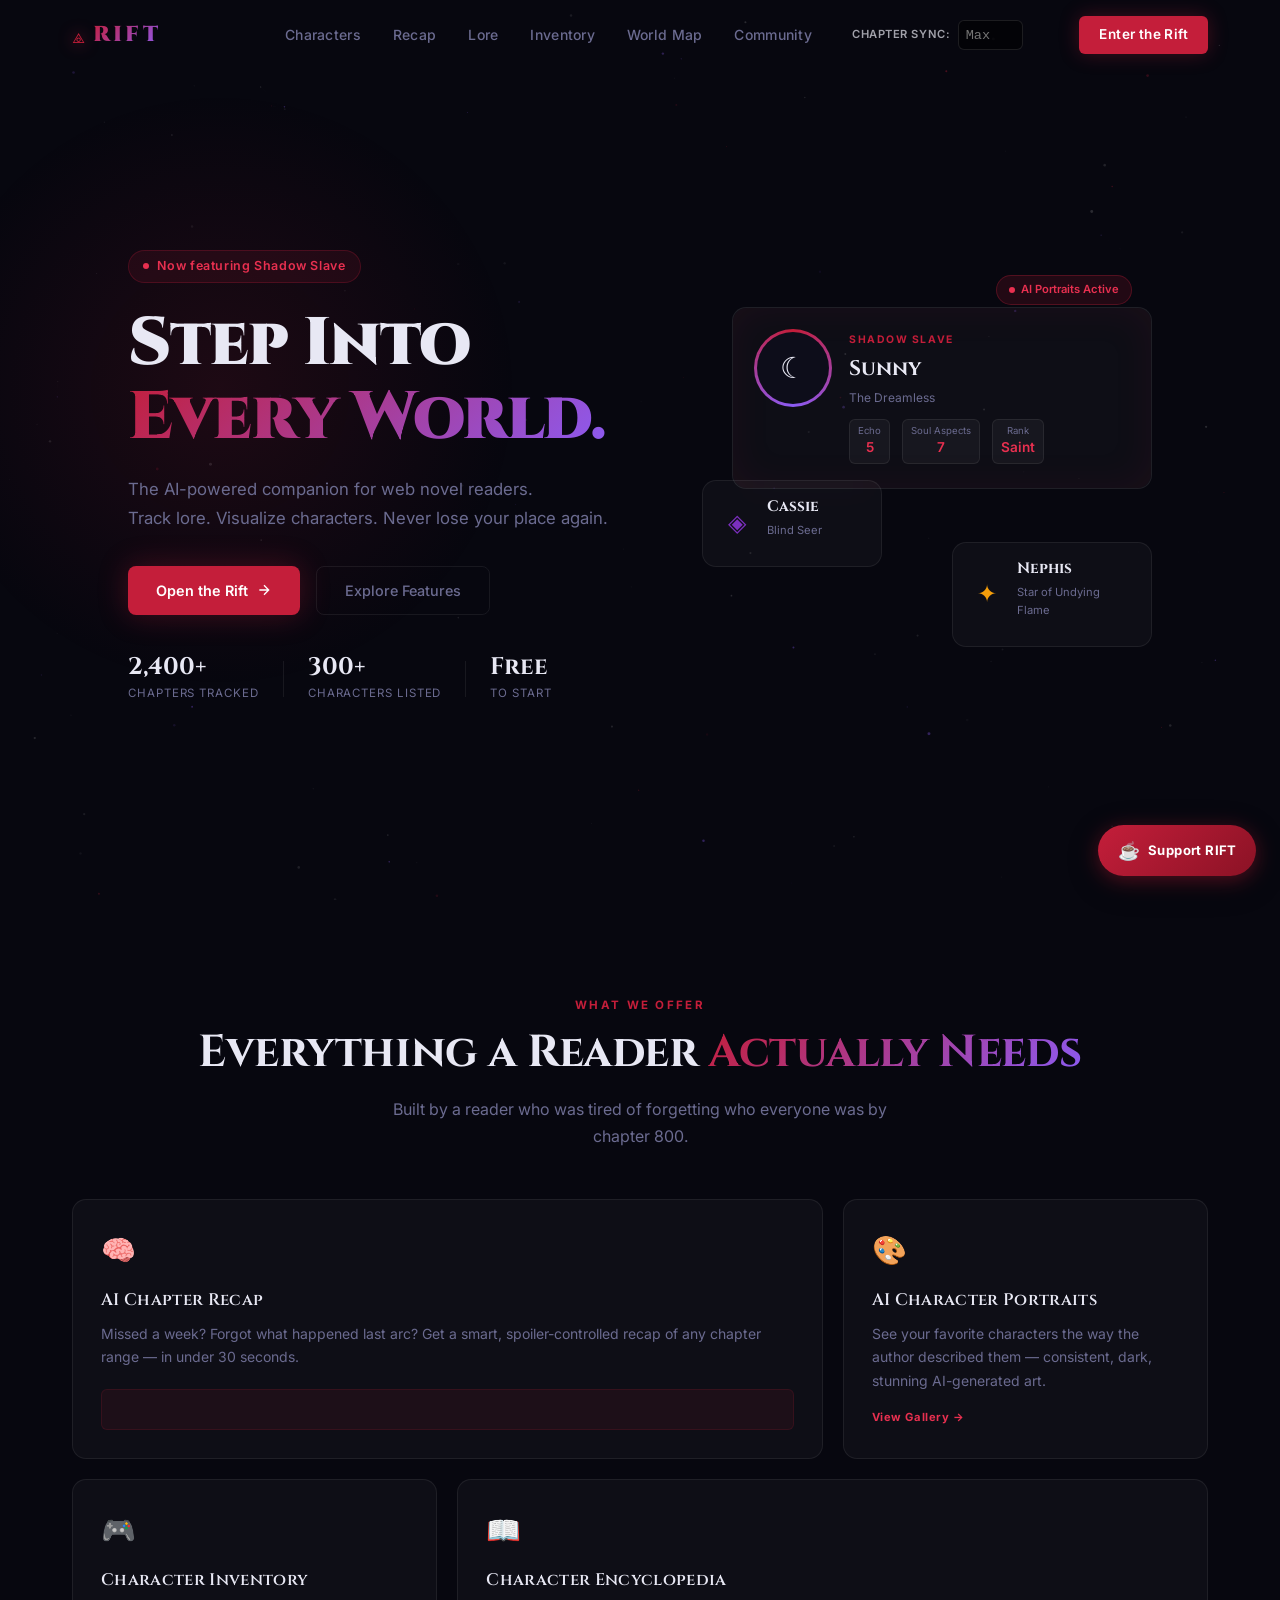
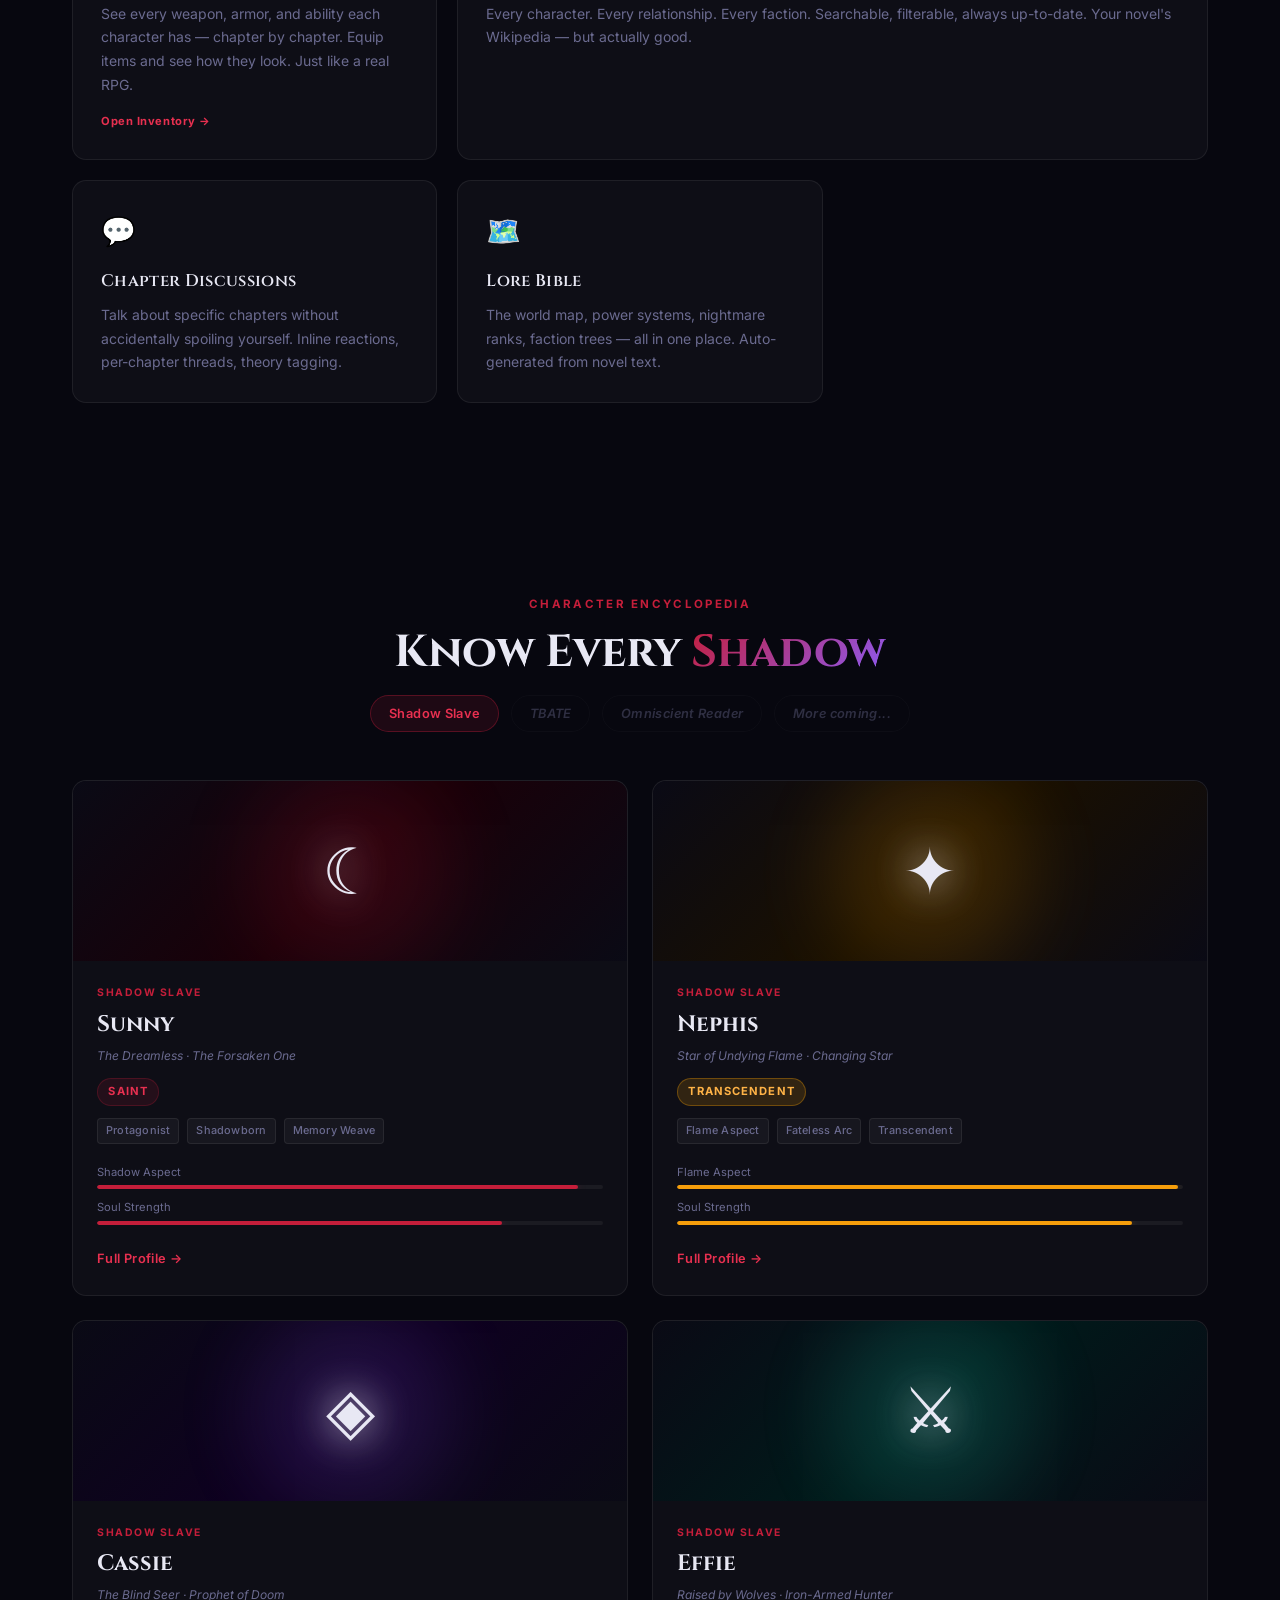
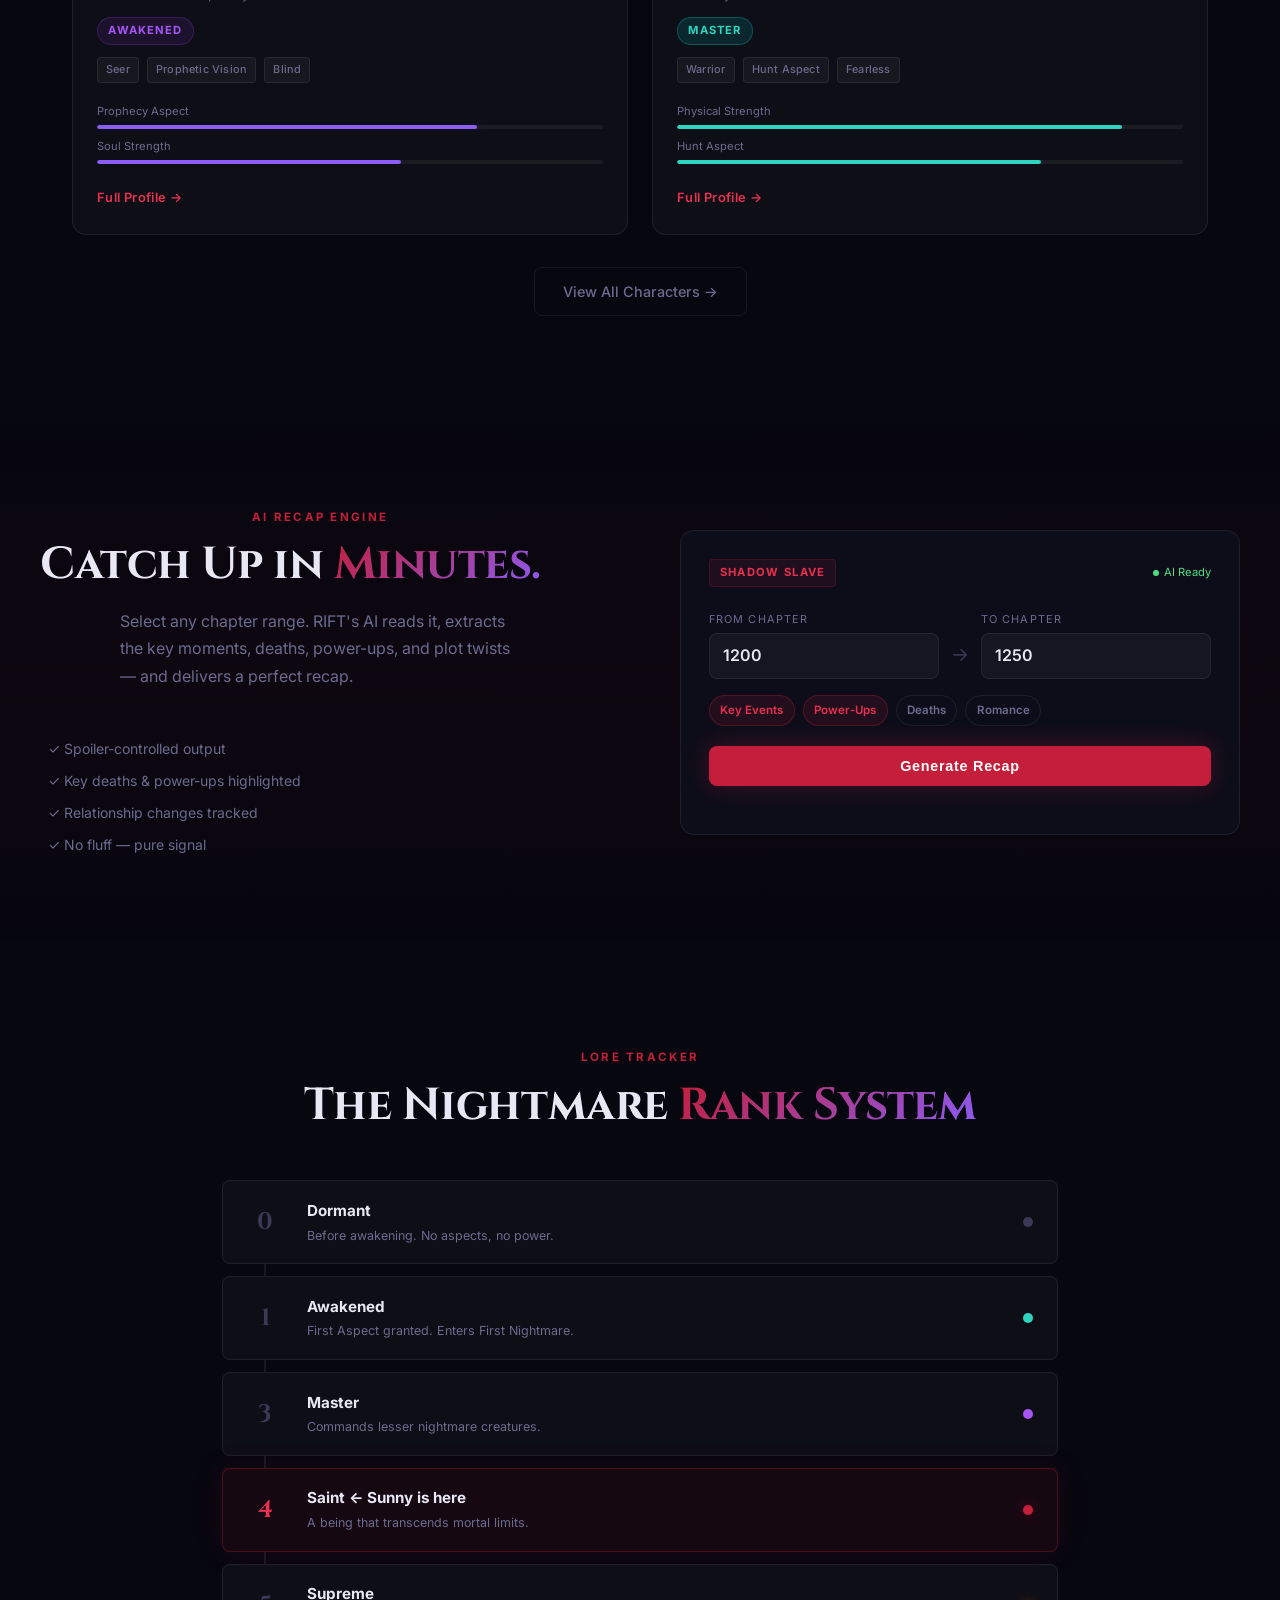
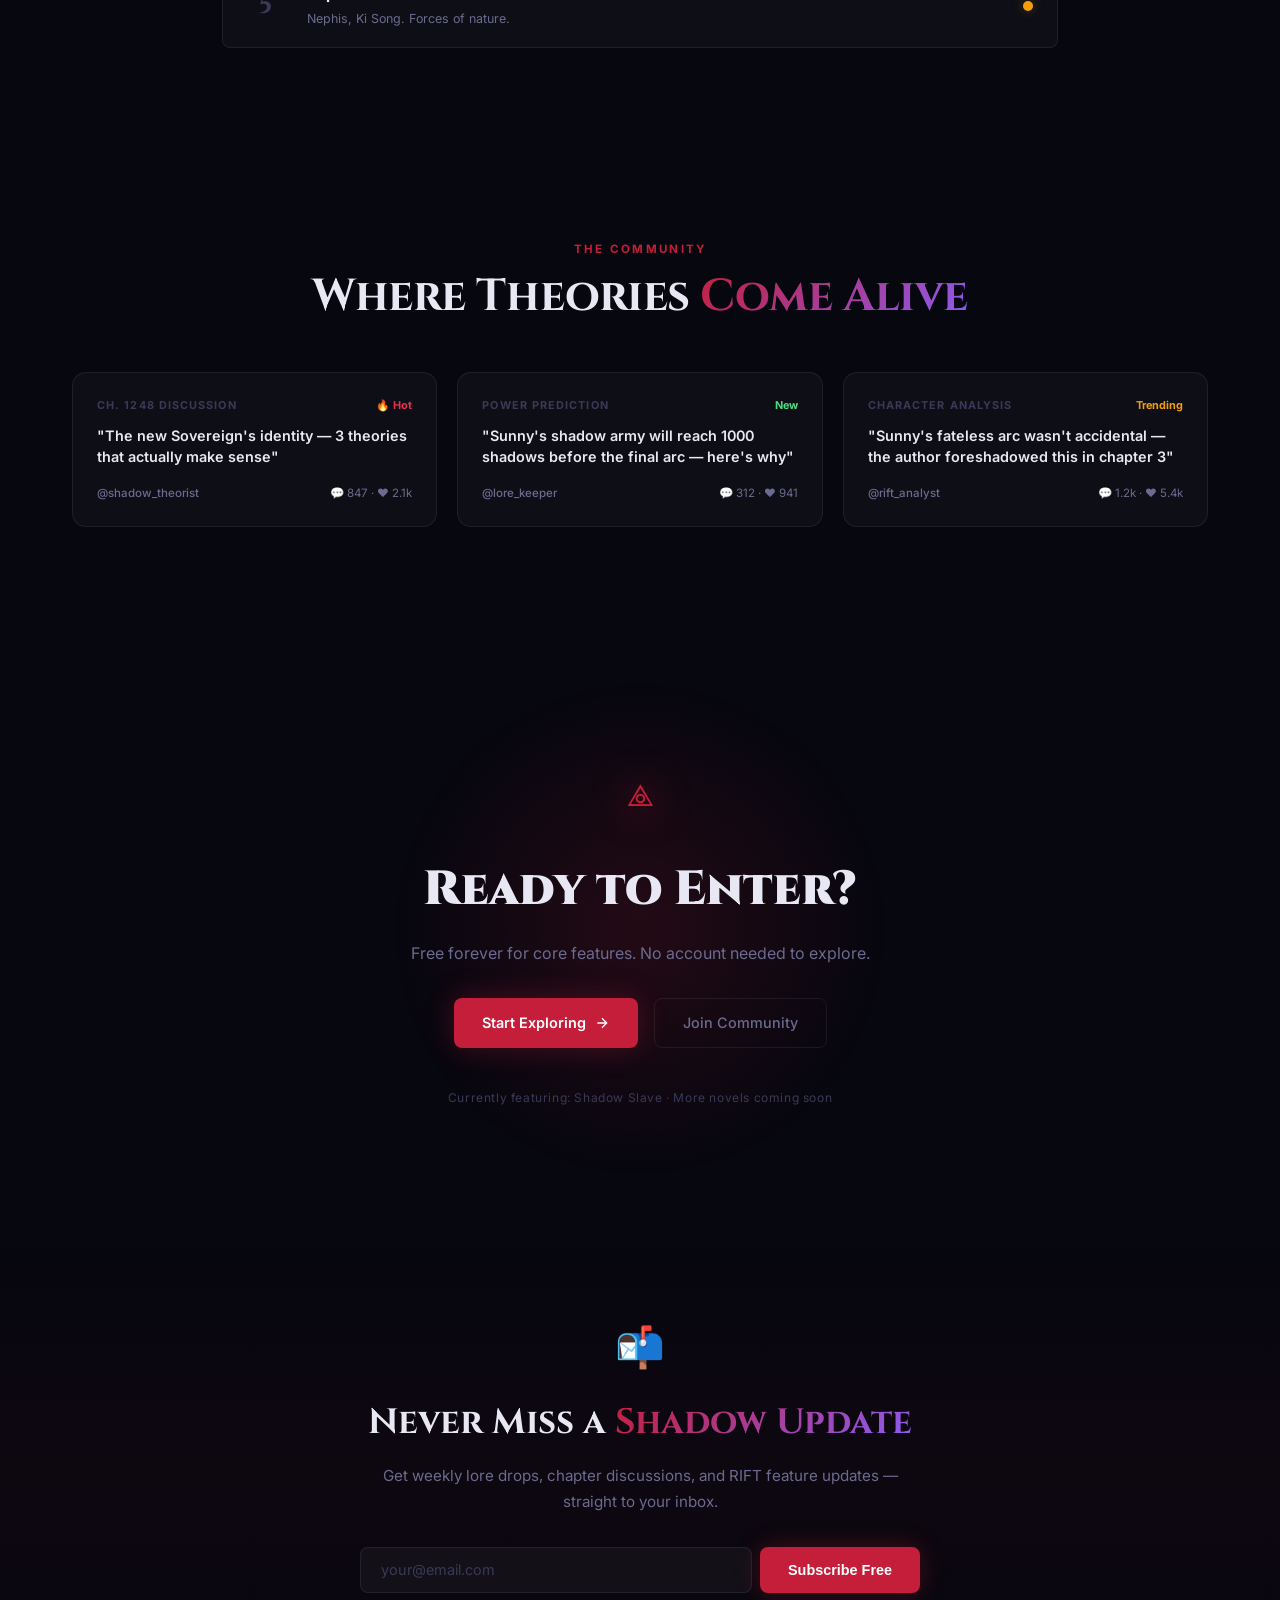
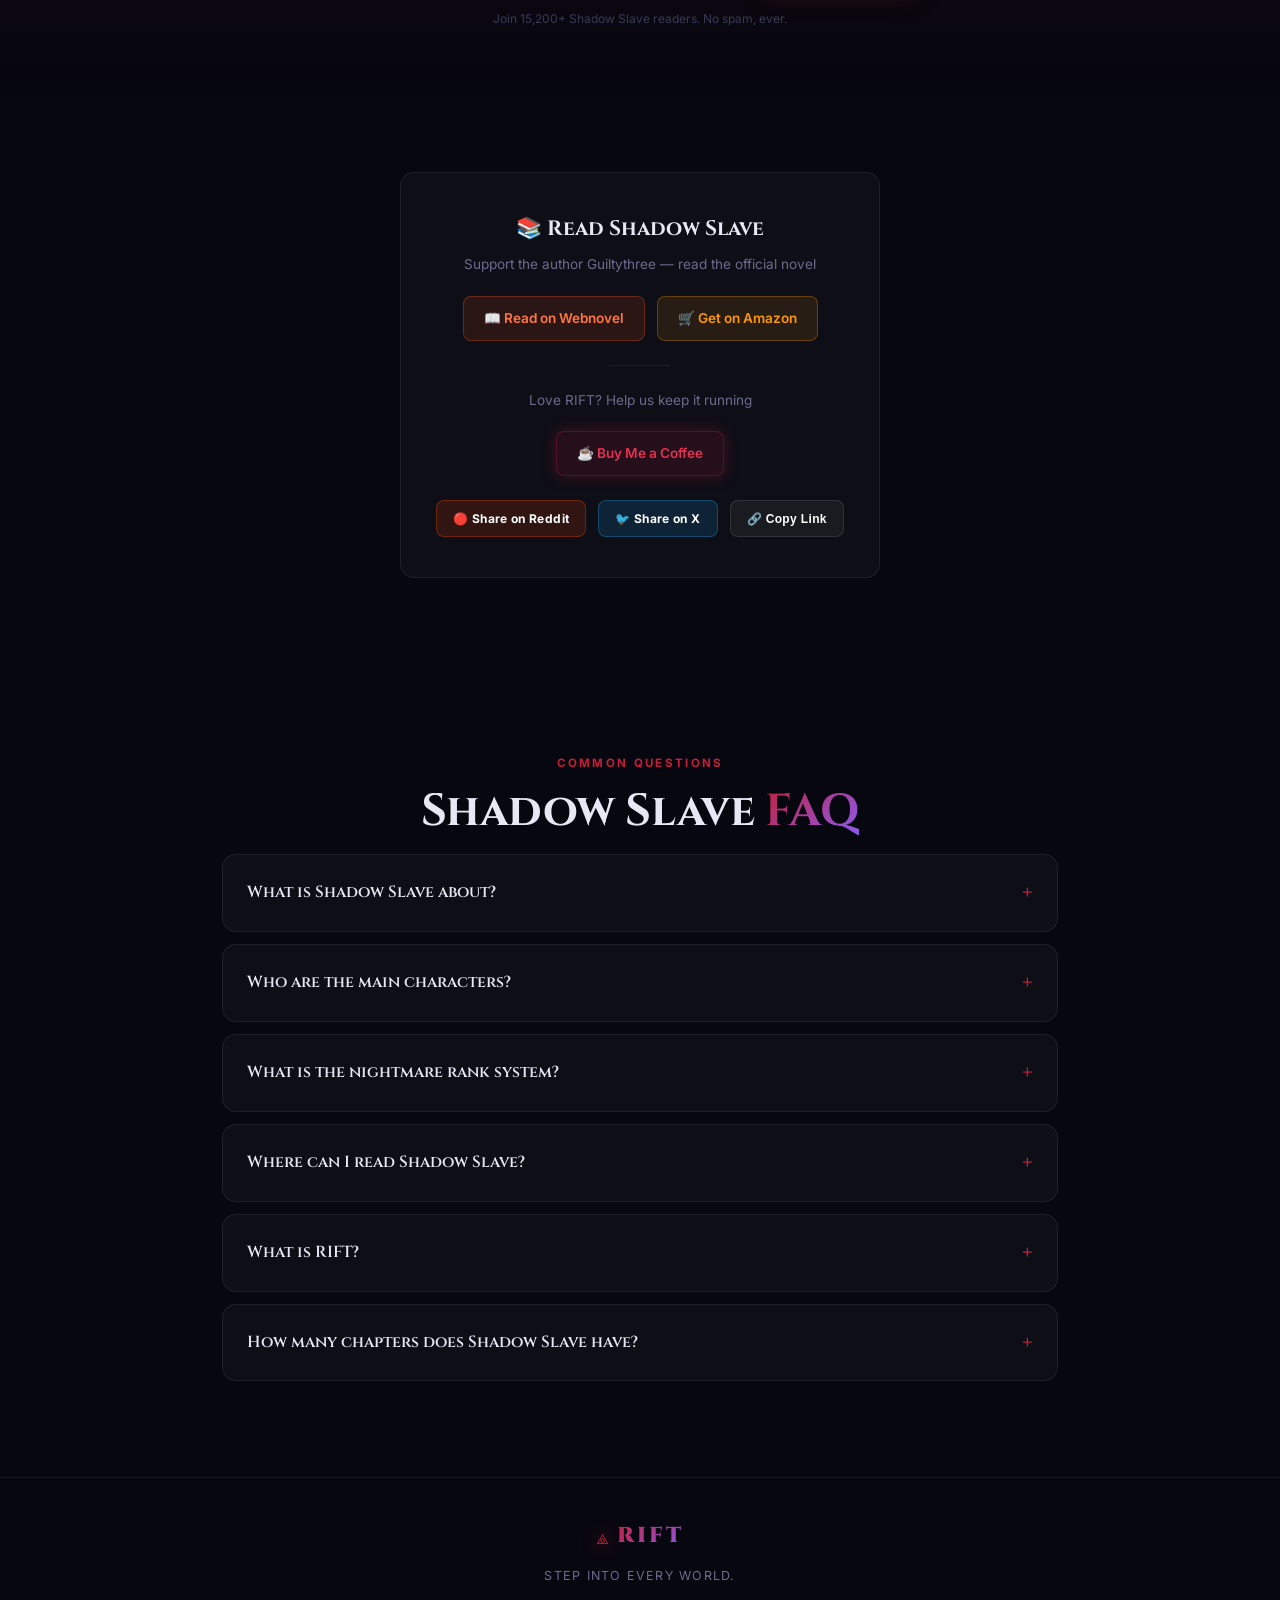
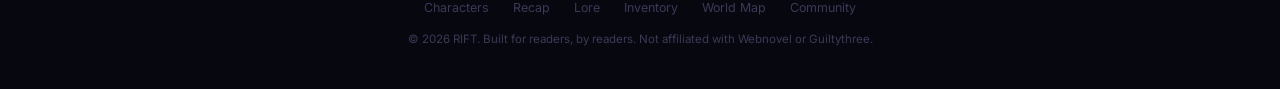
==== index.html @ 0860d7a0 "Fix lore hallucinations, UI bugs, and Reddit community review edits" ====
<!DOCTYPE html>
<html lang="en">

<head>
    <!-- Google Analytics -->
    <script async src="https://www.googletagmanager.com/gtag/js?id=G-YBEL6MM1NP"></script>
    <script>
        window.dataLayer = window.dataLayer || [];
        function gtag(){dataLayer.push(arguments);}
        gtag('js', new Date());
        gtag('config', 'G-YBEL6MM1NP');
    </script>
    <meta charset="UTF-8" />
    <meta name="google-site-verification" content="KU1uGZ3ugjpAJ3Bvb3l-lZp6V0A0_w_C6-0D3-j-I98" />
    <meta name="viewport" content="width=device-width, initial-scale=1.0" />
    <title>RIFT — The Ultimate Shadow Slave Companion App | Characters, Lore, Recaps</title>
    <meta name="description"
        content="RIFT is the ultimate free companion app for Shadow Slave by Guiltythree. Track characters, explore lore, get AI recaps, manage inventory, and view the world map. The #1 tool for Shadow Slave readers." />
    <meta name="keywords"
        content="Shadow Slave, RIFT, Shadow Slave characters, Shadow Slave recap, Shadow Slave lore, Sunny Shadow Slave, Nephis, Cassie, web novel tracker, progression fantasy, Guiltythree, Shadow Slave wiki, Shadow Slave guide" />

    <!-- Open Graph -->
    <meta property="og:title" content="RIFT — The Ultimate Shadow Slave Companion App" />
    <meta property="og:description"
        content="Track characters, lore, inventory, and get AI recaps for Shadow Slave. Free forever." />
    <meta property="og:type" content="website" />
    <meta property="og:url" content="https://rift-shadowslave.github.io/" />
    <meta property="og:image" content="https://rift-shadowslave.github.io/assets/icon-512.png" />
    <meta property="og:site_name" content="RIFT" />

    <!-- Twitter Card -->
    <meta name="twitter:card" content="summary_large_image" />
    <meta name="twitter:title" content="RIFT — Shadow Slave Companion App" />
    <meta name="twitter:description"
        content="The #1 free tool for Shadow Slave readers. Characters, lore, AI recaps, inventory & more." />
    <meta name="twitter:image" content="https://rift-shadowslave.github.io/assets/icon-512.png" />

    <!-- PWA -->
    <link rel="manifest" href="manifest.json" />
    <meta name="theme-color" content="#C41E3A" />
    <meta name="apple-mobile-web-app-capable" content="yes" />
    <meta name="apple-mobile-web-app-status-bar-style" content="black-translucent" />
    <link rel="apple-touch-icon" href="assets/icon-192.png" />
    <link rel="icon" type="image/png" href="assets/icon-192.png" />

    <link rel="canonical" href="https://rift-shadowslave.github.io/" />
    <link rel="preconnect" href="https://fonts.googleapis.com">
    <link
        href="https://fonts.googleapis.com/css2?family=Cinzel:wght@400;600;900&family=Inter:wght@300;400;500;600;700&family=DM+Sans:wght@300;400;500;600&display=swap"
        rel="stylesheet">
    <link rel="stylesheet" href="style.css">
    <script src="engine.js"></script>

    <!-- JSON-LD Structured Data -->
    <script type="application/ld+json">
    {
        "@context": "https://schema.org",
        "@type": "WebSite",
        "name": "RIFT — Shadow Slave Companion",
        "url": "https://rift-shadowslave.github.io/",
        "description": "The ultimate free companion app for Shadow Slave by Guiltythree. Track characters, explore lore, get AI recaps, manage inventory, and view the world map.",
        "potentialAction": {
            "@type": "SearchAction",
            "target": "https://rift-shadowslave.github.io/characters.html?char={search_term_string}",
            "query-input": "required name=search_term_string"
        }
    }
    </script>
    <script type="application/ld+json">
    {
        "@context": "https://schema.org",
        "@type": "WebApplication",
        "name": "RIFT",
        "url": "https://rift-shadowslave.github.io/",
        "applicationCategory": "EntertainmentApplication",
        "operatingSystem": "Web",
        "offers": { "@type": "Offer", "price": "0", "priceCurrency": "USD" },
        "description": "AI-powered companion app for Shadow Slave web novel readers. Character profiles, chapter recaps, lore encyclopedia, RPG inventory system, and interactive world map."
    }
    </script>
    <script type="application/ld+json">
    {
        "@context": "https://schema.org",
        "@type": "FAQPage",
        "mainEntity": [
            {
                "@type": "Question",
                "name": "What is Shadow Slave about?",
                "acceptedAnswer": { "@type": "Answer", "text": "Shadow Slave is a dark fantasy web novel by Guiltythree. It follows Sunny, a young man who survives the First Nightmare and gains the Shadow Aspect. He must navigate a world of Nightmare Creatures, ancient ruins, and deadly politics while hiding his true power behind a demonic mask." }
            },
            {
                "@type": "Question",
                "name": "Who are the main characters in Shadow Slave?",
                "acceptedAnswer": { "@type": "Answer", "text": "The main characters include Sunny (The Dreamless, protagonist with Shadow Aspect), Nephis (Changing Star, wielder of the Undying Flame), Cassie (Blind Seer with prophetic visions), Effie (the powerful Hunt Aspect warrior), Kai (Arrow Clan archer), and Morgan (Blood Aspect user). Track all 300+ characters on RIFT." }
            },
            {
                "@type": "Question",
                "name": "What is the nightmare rank system in Shadow Slave?",
                "acceptedAnswer": { "@type": "Answer", "text": "The rank system in Shadow Slave goes: Dormant → Awakened → Ascended → Master → Saint → Sovereign → Supreme. Each rank requires surviving increasingly dangerous Nightmare trials. Sunny currently holds the Saint rank." }
            },
            {
                "@type": "Question",
                "name": "Where can I read Shadow Slave?",
                "acceptedAnswer": { "@type": "Answer", "text": "Shadow Slave is available on Webnovel (webnovel.com) and Amazon Kindle. The novel has over 2400 chapters. Use RIFT to track your progress, get AI recaps, and never lose your place." }
            },
            {
                "@type": "Question",
                "name": "What is RIFT for Shadow Slave?",
                "acceptedAnswer": { "@type": "Answer", "text": "RIFT is a free companion web app for Shadow Slave readers. It includes a character encyclopedia with 300+ profiles, AI-powered chapter recaps, lore guides, an RPG-style inventory tracker, interactive world map, and community discussions. It's the #1 tool for Shadow Slave fans." }
            },
            {
                "@type": "Question",
                "name": "How many chapters does Shadow Slave have?",
                "acceptedAnswer": { "@type": "Answer", "text": "Shadow Slave has over 2400 chapters as of 2026. RIFT tracks all chapters and provides AI-powered recaps so you can catch up quickly if you fall behind." }
            }
        ]
    }
    </script>
</head>

<body>

    <!-- CANVAS BACKGROUND -->
    <canvas id="bg-canvas"></canvas>

    <!-- NAV -->
    <nav class="navbar" id="navbar">
        <div class="nav-inner">
            <a href="#" class="nav-logo">
                <span class="logo-icon">⟁</span>
                <span class="logo-text">RIFT</span>
            </a>
            <div class="nav-links">
                <a href="characters.html">Characters</a>
                <a href="recap.html">Recap</a>
                <a href="lore.html">Lore</a>
                <a href="inventory.html">Inventory</a>
                <a href="map.html">World Map</a>
                <a href="community.html">Community</a>
            </div>
            <div class="nav-sync" title="Spoiler-Free Sync: Hide content beyond this chapter" style="display:flex; align-items:center; gap:0.5rem; margin-right: 1rem;">
                <span style="font-size:0.7rem; color:#a1a1aa; font-weight:600; text-transform:uppercase; letter-spacing:0.05em;">Chapter Sync:</span>
                <input type="number" id="global-chapter-sync" placeholder="Max" style="width:65px; padding:0.4rem; background:rgba(0,0,0,0.5); border:1px solid rgba(255,255,255,0.1); border-radius:6px; color:white; font-family:monospace; font-size:0.85rem; outline:none; transition: border-color 0.3s;" />
            </div>
            <a href="characters.html" class="nav-cta">Enter the Rift</a>
            <button class="hamburger" id="hamburger">
                <span></span><span></span><span></span>
            </button>
        </div>
        <div class="mobile-menu" id="mobile-menu">
            <a href="characters.html">Characters</a>
            <a href="recap.html">Recap</a>
            <a href="lore.html">Lore</a>
            <a href="inventory.html">Inventory</a>
            <a href="map.html">World Map</a>
            <a href="community.html">Community</a>
            <a href="characters.html" class="nav-cta">Enter the Rift</a>
        </div>
    </nav>

    <!-- HERO -->
    <section class="hero" id="home">
        <div class="hero-glow"></div>
        <div class="hero-content">
            <div class="hero-tag">
                <span class="tag-dot"></span>
                Now featuring Shadow Slave
            </div>
            <h1 class="hero-title">
                Step Into<br />
                <span class="gradient-text">Every World.</span>
            </h1>
            <p class="hero-sub">
                The AI-powered companion for web novel readers.<br />
                Track lore. Visualize characters. Never lose your place again.
            </p>
            <div class="hero-buttons">
                <a href="characters.html" class="btn-primary">
                    <span>Open the Rift</span>
                    <svg width="16" height="16" viewBox="0 0 24 24" fill="none" stroke="currentColor" stroke-width="2">
                        <path d="M5 12h14M12 5l7 7-7 7" />
                    </svg>
                </a>
                <a href="#features" class="btn-ghost">Explore Features</a>
            </div>
            <div class="hero-stats">
                <div class="stat">
                    <span class="stat-num">2,400+</span>
                    <span class="stat-label">Chapters Tracked</span>
                </div>
                <div class="stat-divider"></div>
                <div class="stat">
                    <span class="stat-num">300+</span>
                    <span class="stat-label">Characters Listed</span>
                </div>
                <div class="stat-divider"></div>
                <div class="stat">
                    <span class="stat-num">Free</span>
                    <span class="stat-label">To Start</span>
                </div>
            </div>
        </div>
        <div class="hero-visual">
            <div class="hero-card-wrap">
                <div class="hero-card main-card reveal-card">
                    <div class="card-inner">
                        <div class="card-avatar">
                            <div class="avatar-ring"></div>
                            <div class="avatar-img sunny-avatar">☾</div>
                        </div>
                        <div class="card-info">
                            <div class="card-novel-tag">Shadow Slave</div>
                            <h3 class="card-name">Sunny</h3>
                            <div class="card-title">The Dreamless</div>
                            <div class="card-stats-row">
                                <div class="mini-stat"><span class="ms-label">Echo</span><span class="ms-val">5</span>
                                </div>
                                <div class="mini-stat"><span class="ms-label">Soul Aspects</span><span
                                        class="ms-val">7</span></div>
                                <div class="mini-stat"><span class="ms-label">Rank</span><span
                                        class="ms-val">Saint</span></div>
                            </div>
                        </div>
                    </div>
                    <div class="card-glow"></div>
                </div>
                <div class="hero-card side-card reveal-card-delay">
                    <div class="side-card-inner">
                        <div class="side-avatar">✦</div>
                        <div>
                            <div class="card-name" style="font-size:0.95rem">Nephis</div>
                            <div class="card-title" style="font-size:0.7rem">Star of Undying Flame</div>
                        </div>
                    </div>
                </div>
                <div class="hero-card side-card-2 reveal-card-delay2">
                    <div class="side-card-inner">
                        <div class="side-avatar" style="color:#7B2FBE">◈</div>
                        <div>
                            <div class="card-name" style="font-size:0.95rem">Cassie</div>
                            <div class="card-title" style="font-size:0.7rem">Blind Seer</div>
                        </div>
                    </div>
                </div>
                <div class="ai-badge">
                    <span class="ai-dot"></span> AI Portraits Active
                </div>
            </div>
        </div>
    </section>

    <!-- FEATURES -->
    <section class="features" id="features">
        <div class="section-label">What We Offer</div>
        <h2 class="section-title">Everything a Reader <span class="gradient-text">Actually Needs</span></h2>
        <p class="section-sub">Built by a reader who was tired of forgetting who everyone was by chapter 800.</p>

        <div class="features-grid">
            <div class="feat-card feat-large">
                <div class="feat-icon">🧠</div>
                <h3>AI Chapter Recap</h3>
                <p>Missed a week? Forgot what happened last arc? Get a smart, spoiler-controlled recap of any chapter
                    range — in under 30 seconds.</p>
                <div class="feat-demo-bar">
                    <div class="demo-bar-inner">AI summarizing Chapter 1200–1250...</div>
                </div>
            </div>

            <a href="portraits.html" class="feat-card" style="text-decoration:none;color:inherit;display:block">
                <div class="feat-icon">🎨</div>
                <h3>AI Character Portraits</h3>
                <p>See your favorite characters the way the author described them — consistent, dark, stunning
                    AI-generated art.</p>
                <div
                    style="margin-top:1rem;font-size:0.7rem;font-weight:700;color:var(--primary-light);letter-spacing:0.05em">
                    View Gallery →</div>
            </a>

            <a href="inventory.html" class="feat-card" style="text-decoration:none;color:inherit;display:block">
                <div class="feat-icon">🎮</div>
                <h3>Character Inventory</h3>
                <p>See every weapon, armor, and ability each character has — chapter by chapter. Equip items and see how
                    they look. Just like a real RPG.</p>
                <div
                    style="margin-top:1rem;font-size:0.7rem;font-weight:700;color:var(--primary-light);letter-spacing:0.05em">
                    Open Inventory →</div>
            </a>

            <div class="feat-card feat-medium">
                <div class="feat-icon">📖</div>
                <h3>Character Encyclopedia</h3>
                <p>Every character. Every relationship. Every faction. Searchable, filterable, always up-to-date. Your
                    novel's Wikipedia — but actually good.</p>
            </div>

            <div class="feat-card">
                <div class="feat-icon">💬</div>
                <h3>Chapter Discussions</h3>
                <p>Talk about specific chapters without accidentally spoiling yourself. Inline reactions, per-chapter
                    threads, theory tagging.</p>
            </div>

            <div class="feat-card">
                <div class="feat-icon">🗺️</div>
                <h3>Lore Bible</h3>
                <p>The world map, power systems, nightmare ranks, faction trees — all in one place. Auto-generated from
                    novel text.</p>
            </div>
        </div>
    </section>

    <!-- CHARACTERS -->
    <section class="characters-section" id="characters">
        <div class="section-label">Character Encyclopedia</div>
        <h2 class="section-title">Know Every <span class="gradient-text">Shadow</span></h2>
        <div class="novel-selector">
            <div class="novel-pill active">Shadow Slave</div>
            <div class="novel-pill soon" title="Coming Soon">TBATE</div>
            <div class="novel-pill soon" title="Coming Soon">Omniscient Reader</div>
            <div class="novel-pill soon">More coming...</div>
        </div>

        <div class="char-grid">
            <!-- Sunny -->
            <div class="char-card" data-char="sunny">
                <div class="char-portrait sunny-portrait">
                    <div class="portrait-symbol">☾</div>
                    <div class="portrait-glow red"></div>
                </div>
                <div class="char-details">
                    <div class="char-novel-tag">Shadow Slave</div>
                    <h3 class="char-name">Sunny</h3>
                    <div class="char-epithet">The Dreamless · The Forsaken One</div>
                    <div class="char-rank-badge">Saint</div>
                    <div class="char-tags">
                        <span class="tag">Protagonist</span>
                        <span class="tag">Shadowborn</span>
                        <span class="tag">Memory Weave</span>
                    </div>
                    <div class="char-powers">
                        <div class="power-bar">
                            <span class="pb-label">Shadow Aspect</span>
                            <div class="pb-track">
                                <div class="pb-fill" style="width:0%" data-width="95"></div>
                            </div>
                        </div>
                        <div class="power-bar">
                            <span class="pb-label">Soul Strength</span>
                            <div class="pb-track">
                                <div class="pb-fill" style="width:0%" data-width="80"></div>
                            </div>
                        </div>
                    </div>
                    <a href="characters.html?char=sunny" class="char-read-more">Full Profile →</a>
                </div>
            </div>

            <!-- Nephis -->
            <div class="char-card" data-char="nephis">
                <div class="char-portrait nephis-portrait">
                    <div class="portrait-symbol">✦</div>
                    <div class="portrait-glow gold"></div>
                </div>
                <div class="char-details">
                    <div class="char-novel-tag">Shadow Slave</div>
                    <h3 class="char-name">Nephis</h3>
                    <div class="char-epithet">Star of Undying Flame · Changing Star</div>
                    <div class="char-rank-badge"
                        style="background: rgba(255,165,0,0.15); color:#FFB347; border-color:rgba(255,165,0,0.3)">
                        Transcendent</div>
                    <div class="char-tags">
                        <span class="tag">Flame Aspect</span>
                        <span class="tag">Fateless Arc</span>
                        <span class="tag">Transcendent</span>
                    </div>
                    <div class="char-powers">
                        <div class="power-bar">
                            <span class="pb-label">Flame Aspect</span>
                            <div class="pb-track">
                                <div class="pb-fill gold" style="width:0%" data-width="99"></div>
                            </div>
                        </div>
                        <div class="power-bar">
                            <span class="pb-label">Soul Strength</span>
                            <div class="pb-track">
                                <div class="pb-fill gold" style="width:0%" data-width="90"></div>
                            </div>
                        </div>
                    </div>
                    <a href="characters.html?char=nephis" class="char-read-more">Full Profile →</a>
                </div>
            </div>

            <!-- Cassie -->
            <div class="char-card" data-char="cassie">
                <div class="char-portrait cassie-portrait">
                    <div class="portrait-symbol">◈</div>
                    <div class="portrait-glow purple"></div>
                </div>
                <div class="char-details">
                    <div class="char-novel-tag">Shadow Slave</div>
                    <h3 class="char-name">Cassie</h3>
                    <div class="char-epithet">The Blind Seer · Prophet of Doom</div>
                    <div class="char-rank-badge"
                        style="background:rgba(123,47,190,0.15);color:#A855F7;border-color:rgba(123,47,190,0.3)">
                        Awakened</div>
                    <div class="char-tags">
                        <span class="tag">Seer</span>
                        <span class="tag">Prophetic Vision</span>
                        <span class="tag">Blind</span>
                    </div>
                    <div class="char-powers">
                        <div class="power-bar">
                            <span class="pb-label">Prophecy Aspect</span>
                            <div class="pb-track">
                                <div class="pb-fill purple" style="width:0%" data-width="75"></div>
                            </div>
                        </div>
                        <div class="power-bar">
                            <span class="pb-label">Soul Strength</span>
                            <div class="pb-track">
                                <div class="pb-fill purple" style="width:0%" data-width="60"></div>
                            </div>
                        </div>
                    </div>
                    <a href="characters.html?char=cassie" class="char-read-more">Full Profile →</a>
                </div>
            </div>

            <!-- Effie -->
            <div class="char-card" data-char="effie">
                <div class="char-portrait effie-portrait">
                    <div class="portrait-symbol">⚔</div>
                    <div class="portrait-glow teal"></div>
                </div>
                <div class="char-details">
                    <div class="char-novel-tag">Shadow Slave</div>
                    <h3 class="char-name">Effie</h3>
                    <div class="char-epithet">Raised by Wolves · Iron-Armed Hunter</div>
                    <div class="char-rank-badge"
                        style="background:rgba(0,188,188,0.15);color:#2DD4BF;border-color:rgba(0,188,188,0.3)">Master
                    </div>
                    <div class="char-tags">
                        <span class="tag">Warrior</span>
                        <span class="tag">Hunt Aspect</span>
                        <span class="tag">Fearless</span>
                    </div>
                    <div class="char-powers">
                        <div class="power-bar">
                            <span class="pb-label">Physical Strength</span>
                            <div class="pb-track">
                                <div class="pb-fill teal" style="width:0%" data-width="88"></div>
                            </div>
                        </div>
                        <div class="power-bar">
                            <span class="pb-label">Hunt Aspect</span>
                            <div class="pb-track">
                                <div class="pb-fill teal" style="width:0%" data-width="72"></div>
                            </div>
                        </div>
                    </div>
                    <a href="characters.html?char=effie" class="char-read-more">Full Profile →</a>
                </div>
            </div>
        </div>

        <div class="view-all-wrap">
            <a href="characters.html" class="btn-ghost">View All Characters →</a>
        </div>
    </section>

    <!-- RECAP SECTION -->
    <section class="recap-section" id="recap">
        <div class="recap-inner">
            <div class="recap-left">
                <div class="section-label">AI Recap Engine</div>
                <h2 class="section-title" style="text-align:left">Catch Up in <span
                        class="gradient-text">Minutes.</span></h2>
                <p class="section-sub" style="text-align:left; max-width:400px">Select any chapter range. RIFT's AI
                    reads it, extracts the key moments, deaths, power-ups, and plot twists — and delivers a perfect
                    recap.</p>
                <div class="recap-features-list">
                    <div class="rfl-item">✓ Spoiler-controlled output</div>
                    <div class="rfl-item">✓ Key deaths & power-ups highlighted</div>
                    <div class="rfl-item">✓ Relationship changes tracked</div>
                    <div class="rfl-item">✓ No fluff — pure signal</div>
                </div>
            </div>
            <div class="recap-right">
                <div class="recap-ui-demo">
                    <div class="recap-header">
                        <span class="recap-novel-badge">Shadow Slave</span>
                        <span class="recap-status">AI Ready</span>
                    </div>
                    <div class="recap-input-row">
                        <div class="recap-input-group">
                            <label>From Chapter</label>
                            <div class="recap-input-field" id="from-ch">1200</div>
                        </div>
                        <div class="recap-arrow">→</div>
                        <div class="recap-input-group">
                            <label>To Chapter</label>
                            <div class="recap-input-field" id="to-ch">1250</div>
                        </div>
                    </div>
                    <div class="recap-options">
                        <div class="recap-opt active">Key Events</div>
                        <div class="recap-opt active">Power-Ups</div>
                        <div class="recap-opt">Deaths</div>
                        <div class="recap-opt">Romance</div>
                    </div>
                    <button class="recap-btn" id="recap-btn">
                        <span id="recap-btn-text">Generate Recap</span>
                    </button>
                    <div class="recap-result" id="recap-result">
                        <div class="recap-result-title">📋 Summary: Ch. 1200–1250</div>
                        <p class="recap-result-text">Sunny confronts the Transcendent-level nightmare creature near the
                            Tomb of Ariel. Everyone forgets about Sunny as his fateless arc begins — a
                            consequence of breaking his fate. Effie achieves a critical breakthrough in her
                            Hunt Aspect, pushing her to early Master rank. The shadow army expands, and a mysterious new
                            Sovereign is hinted at the end of chapter 1248...</p>
                        <div class="recap-tags-row">
                            <span class="rtag power">⚡ Power-Up: Effie</span>
                            <span class="rtag lore">📜 Lore: Fateless</span>
                            <span class="rtag warning">⚠ Major: New Sovereign</span>
                        </div>
                    </div>
                </div>
            </div>
        </div>
    </section>

    <!-- POWER SYSTEM -->
    <section class="power-section" id="powers">
        <div class="section-label">Lore Tracker</div>
        <h2 class="section-title" style="text-align:center">The Nightmare <span class="gradient-text">Rank System</span>
        </h2>
        <div class="rank-ladder">
            <div class="rank-item" data-rank="dormant">
                <div class="rank-num">0</div>
                <div class="rank-info">
                    <div class="rank-name">Dormant</div>
                    <div class="rank-desc">Before awakening. No aspects, no power.</div>
                </div>
                <div class="rank-indicator dormant-color"></div>
            </div>
            <div class="rank-connector"></div>
            <div class="rank-item" data-rank="awakened">
                <div class="rank-num">1</div>
                <div class="rank-info">
                    <div class="rank-name">Awakened</div>
                    <div class="rank-desc">First Aspect granted. Enters First Nightmare.</div>
                </div>
                <div class="rank-indicator awakened-color"></div>
            </div>
            <div class="rank-connector"></div>
            <div class="rank-item" data-rank="master">
                <div class="rank-num">3</div>
                <div class="rank-info">
                    <div class="rank-name">Master</div>
                    <div class="rank-desc">Commands lesser nightmare creatures.</div>
                </div>
                <div class="rank-indicator master-color"></div>
            </div>
            <div class="rank-connector"></div>
            <div class="rank-item highlight-rank" data-rank="saint">
                <div class="rank-num">4</div>
                <div class="rank-info">
                    <div class="rank-name">Saint ← Sunny is here</div>
                    <div class="rank-desc">A being that transcends mortal limits.</div>
                </div>
                <div class="rank-indicator saint-color"></div>
            </div>
            <div class="rank-connector"></div>
            <div class="rank-item" data-rank="supreme">
                <div class="rank-num">5</div>
                <div class="rank-info">
                    <div class="rank-name">Supreme</div>
                    <div class="rank-desc">Nephis, Ki Song. Forces of nature.</div>
                </div>
                <div class="rank-indicator transcendent-color"></div>
            </div>
        </div>
    </section>

    <!-- COMMUNITY -->
    <section class="community-section" id="community">
        <div class="section-label">The Community</div>
        <h2 class="section-title">Where Theories <span class="gradient-text">Come Alive</span></h2>
        <div class="community-grid">
            <div class="thread-card">
                <div class="thread-header">
                    <span class="thread-chap">Ch. 1248 Discussion</span>
                    <span class="thread-hot">🔥 Hot</span>
                </div>
                <p class="thread-title">"The new Sovereign's identity — 3 theories that actually make sense"</p>
                <div class="thread-footer">
                    <span class="thread-user">@shadow_theorist</span>
                    <span class="thread-meta">💬 847 · ❤ 2.1k</span>
                </div>
            </div>
            <div class="thread-card">
                <div class="thread-header">
                    <span class="thread-chap">Power Prediction</span>
                    <span class="thread-new">New</span>
                </div>
                <p class="thread-title">"Sunny's shadow army will reach 1000 shadows before the final arc — here's why"
                </p>
                <div class="thread-footer">
                    <span class="thread-user">@lore_keeper</span>
                    <span class="thread-meta">💬 312 · ❤ 941</span>
                </div>
            </div>
            <div class="thread-card">
                <div class="thread-header">
                    <span class="thread-chap">Character Analysis</span>
                    <span class="thread-trending">Trending</span>
                </div>
                <p class="thread-title">"Sunny's fateless arc wasn't accidental — the author foreshadowed this in chapter
                    3"</p>
                <div class="thread-footer">
                    <span class="thread-user">@rift_analyst</span>
                    <span class="thread-meta">💬 1.2k · ❤ 5.4k</span>
                </div>
            </div>
        </div>
    </section>

    <!-- CTA -->
    <section class="cta-section" id="enter">
        <div class="cta-glow"></div>
        <div class="cta-inner">
            <div class="cta-rift-symbol">⟁</div>
            <h2 class="cta-title">Ready to Enter?</h2>
            <p class="cta-sub">Free forever for core features. No account needed to explore.</p>
            <div class="hero-buttons" style="justify-content:center">
                <a href="characters.html" class="btn-primary">
                    <span>Start Exploring</span>
                    <svg width="16" height="16" viewBox="0 0 24 24" fill="none" stroke="currentColor" stroke-width="2">
                        <path d="M5 12h14M12 5l7 7-7 7" />
                    </svg>
                </a>
                <a href="community.html" class="btn-ghost">Join Community</a>
            </div>
            <div class="cta-note">Currently featuring: Shadow Slave · More novels coming soon</div>
        </div>
    </section>

    <!-- NEWSLETTER SIGNUP -->
    <section class="newsletter-section" id="newsletter">
        <div class="newsletter-inner">
            <div class="newsletter-icon">📬</div>
            <h2 class="newsletter-title">Never Miss a <span class="gradient-text">Shadow Update</span></h2>
            <p class="newsletter-sub">Get weekly lore drops, chapter discussions, and RIFT feature updates — straight to
                your inbox.</p>
            <form class="newsletter-form" id="newsletter-form" onsubmit="return handleNewsletterSignup(event)">
                <input type="email" id="newsletter-email" class="newsletter-input" placeholder="your@email.com"
                    required />
                <button type="submit" class="newsletter-btn">Subscribe Free</button>
            </form>
            <p class="newsletter-note" id="newsletter-note">Join 15,200+ Shadow Slave readers. No spam, ever.</p>
        </div>
    </section>

    <!-- SUPPORT SECTION -->
    <section class="support-section">
        <div class="support-inner">
            <h3 class="support-title">📚 Read Shadow Slave</h3>
            <p class="support-sub">Support the author Guiltythree — read the official novel</p>
            <div class="support-links">
                <a href="https://www.webnovel.com/book/shadow-slave_22324648105553005" target="_blank" rel="noopener"
                    class="support-btn webnovel-btn">📖 Read on Webnovel</a>
                <a href="https://www.amazon.com/s?k=shadow+slave+guiltythree" target="_blank" rel="noopener"
                    class="support-btn amazon-btn">🛒 Get on Amazon</a>
            </div>
            <div class="support-divider"></div>
            <p class="support-sub">Love RIFT? Help us keep it running</p>
            <a href="https://ko-fi.com/rift1" target="_blank" rel="noopener noreferrer" id="donate-btn"
                class="support-btn donate-btn">☕ Buy Me a Coffee</a>
            <div class="share-buttons">
                <a href="https://www.reddit.com/submit?url=https://rift-shadowslave.github.io&title=RIFT%20%E2%80%94%20The%20Ultimate%20Shadow%20Slave%20Companion%20App%20(Characters%2C%20Recaps%2C%20Lore%2C%20Map)" target="_blank" rel="noopener" class="share-btn reddit">🔴 Share on Reddit</a>
                <a href="https://twitter.com/intent/tweet?text=Found%20this%20amazing%20free%20Shadow%20Slave%20companion%20app%20%E2%80%94%20characters%2C%20AI%20recaps%2C%20lore%2C%20inventory%20%26%20more!&url=https://rift-shadowslave.github.io" target="_blank" rel="noopener" class="share-btn twitter">🐦 Share on X</a>
                <button class="share-btn copy-link" onclick="navigator.clipboard.writeText('https://rift-shadowslave.github.io');this.textContent='✅ Copied!';setTimeout(()=>this.textContent='🔗 Copy Link',2000)">🔗 Copy Link</button>
            </div>
        </div>
    </section>

    <!-- FAQ SECTION -->
    <section class="faq-section" id="faq">
        <div class="section-label">Common Questions</div>
        <h2 class="section-title">Shadow Slave <span class="gradient-text">FAQ</span></h2>
        <div class="faq-grid">
            <details class="faq-item">
                <summary class="faq-q">What is Shadow Slave about?</summary>
                <p class="faq-a">Shadow Slave is a dark fantasy web novel by Guiltythree. It follows Sunny, a young man who survives the First Nightmare and gains the Shadow Aspect. He must navigate a world of Nightmare Creatures, ancient ruins, and deadly politics while hiding his true power behind a demonic mask. With over 2,400 chapters, it's one of the most popular progression fantasy novels.</p>
            </details>
            <details class="faq-item">
                <summary class="faq-q">Who are the main characters?</summary>
                <p class="faq-a">The main characters include <strong>Sunny</strong> (The Dreamless — Shadow Aspect protagonist), <strong>Nephis</strong> (Changing Star — Undying Flame), <strong>Cassie</strong> (Blind Seer — prophetic visions), <strong>Effie</strong> (Hunt Aspect warrior), <strong>Kai</strong> (Nightingale archer), and <strong>Morgan</strong> (Destruction Aspect). RIFT tracks all 300+ characters with full profiles.</p>
            </details>
            <details class="faq-item">
                <summary class="faq-q">What is the nightmare rank system?</summary>
                <p class="faq-a">The rank system goes: <strong>Dormant → Sleeper → Awakened → Ascended (Master) → Transcendent (Saint) → Supreme (Sovereign)</strong>. Each rank requires surviving increasingly dangerous Nightmare trials. Sunny currently holds the Saint rank. Explore the full system in our <a href="lore.html" style="color:var(--primary-light)">Lore section</a>.</p>
            </details>
            <details class="faq-item">
                <summary class="faq-q">Where can I read Shadow Slave?</summary>
                <p class="faq-a">Shadow Slave is available on <a href="https://www.webnovel.com/book/shadow-slave_22324648105553005" target="_blank" rel="noopener" style="color:var(--primary-light)">Webnovel</a> and <a href="https://www.amazon.com/s?k=shadow+slave+guiltythree" target="_blank" rel="noopener" style="color:var(--primary-light)">Amazon Kindle</a>. Please support the author Guiltythree!</p>
            </details>
            <details class="faq-item">
                <summary class="faq-q">What is RIFT?</summary>
                <p class="faq-a">RIFT is a <strong>free companion web app</strong> for Shadow Slave readers. It includes a character encyclopedia, AI chapter recaps, lore guides, RPG inventory tracker, world map, and community discussions. It's the #1 tool for Shadow Slave fans — built by a reader who was tired of forgetting who everyone was by chapter 800.</p>
            </details>
            <details class="faq-item">
                <summary class="faq-q">How many chapters does Shadow Slave have?</summary>
                <p class="faq-a">Shadow Slave has over <strong>2,400 chapters</strong> as of 2026 and is still ongoing. RIFT tracks all chapters and provides AI-powered recaps so you never fall behind.</p>
            </details>
        </div>
    </section>

    <!-- FOOTER -->
    <footer class="footer">
        <div class="footer-inner">
            <div class="footer-logo">
                <span class="logo-icon">⟁</span>
                <span class="logo-text">RIFT</span>
            </div>
            <div class="footer-tagline">Step Into Every World.</div>
            <div class="footer-links">
                <a href="characters.html">Characters</a>
                <a href="recap.html">Recap</a>
                <a href="lore.html">Lore</a>
                <a href="inventory.html">Inventory</a>
                <a href="map.html">World Map</a>
                <a href="community.html">Community</a>
            </div>
            <div class="footer-copy">© 2026 RIFT. Built for readers, by readers. Not affiliated with Webnovel or
                Guiltythree.</div>
        </div>
    </footer>

    <!-- PWA Install Prompt -->
    <div class="pwa-install-banner" id="pwa-install-banner" style="display:none">
        <div class="pwa-install-inner">
            <span class="pwa-install-icon">📱</span>
            <div class="pwa-install-text">
                <strong>Install RIFT App</strong>
                <span>Get instant access + notifications</span>
            </div>
            <button class="pwa-install-btn" id="pwa-install-btn">Install</button>
            <button class="pwa-dismiss-btn" id="pwa-dismiss-btn">✕</button>
        </div>
    </div>

    <!-- Floating Donate Button -->
    <a href="https://ko-fi.com/rift1" target="_blank" rel="noopener noreferrer" class="floating-donate" id="floating-donate" title="Support RIFT — Buy us a coffee!">
        <span class="floating-donate-icon">☕</span>
        <span class="floating-donate-text">Support RIFT</span>
    </a>

    <style>
        .floating-donate {
            position: fixed;
            bottom: 24px;
            right: 24px;
            z-index: 9990;
            display: flex;
            align-items: center;
            gap: 0.5rem;
            background: linear-gradient(135deg, #C41E3A, #8B1225);
            color: #fff;
            text-decoration: none;
            padding: 0.7rem 1.2rem;
            border-radius: 100px;
            font-size: 0.82rem;
            font-weight: 700;
            letter-spacing: 0.03em;
            box-shadow: 0 4px 20px rgba(196, 30, 58, 0.4), 0 8px 32px rgba(0,0,0,0.3);
            transition: all 0.3s cubic-bezier(0.4, 0, 0.2, 1);
            animation: donateFloat 3s ease-in-out infinite;
        }
        .floating-donate:hover {
            transform: translateY(-3px) scale(1.05);
            box-shadow: 0 8px 30px rgba(196, 30, 58, 0.6), 0 12px 40px rgba(0,0,0,0.4);
        }
        .floating-donate-icon {
            font-size: 1.1rem;
        }
        @keyframes donateFloat {
            0%, 100% { transform: translateY(0); }
            50% { transform: translateY(-4px); }
        }
        .floating-donate:hover { animation: none; }
        @media (max-width: 600px) {
            .floating-donate-text { display: none; }
            .floating-donate { padding: 0.8rem; border-radius: 50%; }
            .floating-donate-icon { font-size: 1.3rem; }
        }

        /* Share Buttons */
        .share-buttons {
            display: flex;
            gap: 0.75rem;
            justify-content: center;
            margin-top: 1.5rem;
            flex-wrap: wrap;
        }
        .share-btn {
            display: inline-flex;
            align-items: center;
            gap: 0.4rem;
            padding: 0.5rem 1rem;
            border-radius: 8px;
            font-size: 0.75rem;
            font-weight: 700;
            text-decoration: none;
            color: #fff;
            border: 1px solid rgba(255,255,255,0.1);
            transition: all 0.25s ease;
            letter-spacing: 0.03em;
        }
        .share-btn:hover {
            transform: translateY(-2px);
            box-shadow: 0 4px 15px rgba(0,0,0,0.3);
        }
        .share-btn.reddit { background: rgba(255, 69, 0, 0.15); border-color: rgba(255, 69, 0, 0.3); }
        .share-btn.reddit:hover { background: rgba(255, 69, 0, 0.3); }
        .share-btn.twitter { background: rgba(29, 161, 242, 0.15); border-color: rgba(29, 161, 242, 0.3); }
        .share-btn.twitter:hover { background: rgba(29, 161, 242, 0.3); }
        .share-btn.copy-link { background: rgba(255,255,255,0.05); }
        .share-btn.copy-link:hover { background: rgba(255,255,255,0.1); }
    </style>

    <script src="app.js"></script>
    <script>
        // PWA Service Worker Registration
        if ('serviceWorker' in navigator) {
            navigator.serviceWorker.register('/sw.js').then(reg => {
                console.log('RIFT Service Worker registered', reg.scope);
            }).catch(err => console.log('SW registration failed:', err));
        }

        // PWA Install Prompt
        let deferredPrompt;
        window.addEventListener('beforeinstallprompt', (e) => {
            e.preventDefault();
            deferredPrompt = e;
            const dismissed = localStorage.getItem('rift-pwa-dismissed');
            if (!dismissed) {
                document.getElementById('pwa-install-banner').style.display = 'flex';
            }
        });

        document.getElementById('pwa-install-btn')?.addEventListener('click', async () => {
            if (!deferredPrompt) return;
            deferredPrompt.prompt();
            const result = await deferredPrompt.userChoice;
            deferredPrompt = null;
            document.getElementById('pwa-install-banner').style.display = 'none';
        });

        document.getElementById('pwa-dismiss-btn')?.addEventListener('click', () => {
            document.getElementById('pwa-install-banner').style.display = 'none';
            localStorage.setItem('rift-pwa-dismissed', '1');
        });

        // Newsletter Signup
        function handleNewsletterSignup(e) {
            e.preventDefault();
            const email = document.getElementById('newsletter-email').value;
            const existing = JSON.parse(localStorage.getItem('rift-newsletter-emails') || '[]');
            if (!existing.includes(email)) {
                existing.push(email);
                localStorage.setItem('rift-newsletter-emails', JSON.stringify(existing));
            }
            document.getElementById('newsletter-note').textContent = '✅ You\'re subscribed! Welcome to the RIFT community.';
            document.getElementById('newsletter-note').style.color = '#2ECC71';
            document.getElementById('newsletter-email').value = '';
            return false;
        }
    </script>
</body>

</html>
---- style.css ----
/* ===========================
   RIFT — style.css
   Dark Premium Design System
   =========================== */

:root {
  --bg: #07070F;
  --bg2: #0D0D1A;
  --bg3: #111120;
  --card-bg: rgba(255, 255, 255, 0.03);
  --card-border: rgba(255, 255, 255, 0.07);
  --primary: #C41E3A;
  --primary-glow: rgba(196, 30, 58, 0.3);
  --primary-light: #E83050;
  --gold: #F59E0B;
  --gold-glow: rgba(245, 158, 11, 0.3);
  --purple: #8B5CF6;
  --purple-glow: rgba(139, 92, 246, 0.25);
  --teal: #2DD4BF;
  --text: #E8E8F4;
  --text-muted: #6B6B90;
  --text-dim: #3A3A58;
  --gradient: linear-gradient(135deg, #C41E3A, #8B5CF6);
  --nav-h: 70px;
  --radius: 14px;
  --radius-sm: 8px;
  --transition: 0.3s cubic-bezier(0.4, 0, 0.2, 1);
}

*,
*::before,
*::after {
  box-sizing: border-box;
  margin: 0;
  padding: 0;
}

html {
  scroll-behavior: smooth;
  font-size: 16px;
}

body {
  background: var(--bg);
  color: var(--text);
  font-family: 'Inter', 'DM Sans', sans-serif;
  line-height: 1.6;
  overflow-x: hidden;
}

/* ---- CANVAS BG ---- */
#bg-canvas {
  position: fixed;
  inset: 0;
  z-index: 0;
  pointer-events: none;
  opacity: 0.6;
}

/* ---- NAVBAR ---- */
.navbar {
  position: fixed;
  top: 0;
  left: 0;
  right: 0;
  z-index: 100;
  height: var(--nav-h);
  transition: var(--transition);
}

.navbar.scrolled {
  background: rgba(7, 7, 15, 0.92);
  backdrop-filter: blur(20px);
  border-bottom: 1px solid var(--card-border);
}

.nav-inner {
  max-width: 1200px;
  margin: 0 auto;
  padding: 0 2rem;
  height: 100%;
  display: flex;
  align-items: center;
  gap: 2.5rem;
}

.nav-logo {
  display: flex;
  align-items: center;
  gap: 0.5rem;
  text-decoration: none;
  flex-shrink: 0;
}

.logo-icon {
  font-size: 1.4rem;
  color: var(--primary);
  filter: drop-shadow(0 0 8px var(--primary));
  animation: pulse-glow 3s ease-in-out infinite;
}

.logo-text {
  font-family: 'Cinzel', serif;
  font-size: 1.35rem;
  font-weight: 900;
  letter-spacing: 0.15em;
  background: var(--gradient);
  -webkit-background-clip: text;
  -webkit-text-fill-color: transparent;
  background-clip: text;
}

.nav-links {
  display: flex;
  gap: 2rem;
  margin-left: auto;
}

.nav-links a {
  color: var(--text-muted);
  text-decoration: none;
  font-size: 0.875rem;
  font-weight: 500;
  letter-spacing: 0.02em;
  transition: color var(--transition);
}

.nav-links a:hover {
  color: var(--text);
}

.nav-cta {
  background: var(--primary);
  color: white !important;
  text-decoration: none;
  padding: 0.5rem 1.25rem;
  border-radius: 6px;
  font-size: 0.85rem;
  font-weight: 600;
  letter-spacing: 0.03em;
  transition: all var(--transition);
  white-space: nowrap;
  box-shadow: 0 0 20px var(--primary-glow);
}

.nav-cta:hover {
  background: var(--primary-light);
  box-shadow: 0 0 35px var(--primary-glow);
  transform: translateY(-1px);
}

.hamburger {
  display: none;
  flex-direction: column;
  gap: 5px;
  background: none;
  border: none;
  cursor: pointer;
  margin-left: auto;
  padding: 4px;
}

.hamburger span {
  display: block;
  width: 22px;
  height: 2px;
  background: var(--text-muted);
  border-radius: 2px;
  transition: var(--transition);
}

.mobile-menu {
  display: none;
  flex-direction: column;
  gap: 1rem;
  padding: 1.25rem 2rem 1.5rem;
  background: rgba(7, 7, 15, 0.98);
  border-top: 1px solid var(--card-border);
}

.mobile-menu a {
  color: var(--text-muted);
  text-decoration: none;
  font-size: 0.9rem;
  font-weight: 500;
  transition: color var(--transition);
}

.mobile-menu a:hover {
  color: var(--text);
}

.mobile-menu .nav-cta {
  display: inline-block;
  width: fit-content;
}

.mobile-menu.open {
  display: flex;
}

@media(max-width:768px) {
  .nav-links {
    display: none;
  }

  .navbar .nav-cta {
    display: none;
  }

  .hamburger {
    display: flex;
  }
}

/* ---- SECTION COMMON ---- */
section {
  position: relative;
  z-index: 1;
}

.section-label {
  text-align: center;
  font-size: 0.72rem;
  font-weight: 700;
  letter-spacing: 0.2em;
  text-transform: uppercase;
  color: var(--primary);
  margin-bottom: 0.75rem;
}

.section-title {
  text-align: center;
  font-family: 'Cinzel', serif;
  font-size: clamp(1.8rem, 4vw, 2.8rem);
  font-weight: 700;
  line-height: 1.2;
  margin-bottom: 1rem;
  letter-spacing: -0.01em;
}

.section-sub {
  text-align: center;
  color: var(--text-muted);
  font-size: 1rem;
  max-width: 520px;
  margin: 0 auto 3rem;
  line-height: 1.7;
}

.gradient-text {
  background: var(--gradient);
  -webkit-background-clip: text;
  -webkit-text-fill-color: transparent;
  background-clip: text;
}

/* ---- HERO ---- */
.hero {
  min-height: 100vh;
  display: flex;
  align-items: center;
  justify-content: center;
  padding: calc(var(--nav-h) + 3rem) 2rem 4rem;
  gap: 4rem;
  max-width: 1200px;
  margin: 0 auto;
}

.hero-glow {
  position: absolute;
  width: 600px;
  height: 600px;
  background: radial-gradient(circle, rgba(196, 30, 58, 0.12) 0%, transparent 70%);
  top: 10%;
  left: -10%;
  pointer-events: none;
  z-index: 0;
}

.hero-content {
  flex: 1;
  max-width: 540px;
  z-index: 1;
}

.hero-tag {
  display: inline-flex;
  align-items: center;
  gap: 0.5rem;
  background: rgba(196, 30, 58, 0.1);
  border: 1px solid rgba(196, 30, 58, 0.25);
  border-radius: 100px;
  padding: 0.35rem 0.9rem;
  font-size: 0.78rem;
  font-weight: 600;
  color: var(--primary-light);
  letter-spacing: 0.05em;
  margin-bottom: 1.5rem;
  animation: fadeUp 0.6s ease both;
}

.tag-dot {
  width: 6px;
  height: 6px;
  background: var(--primary-light);
  border-radius: 50%;
  animation: blink 2s ease-in-out infinite;
}

.hero-title {
  font-family: 'Cinzel', serif;
  font-size: clamp(2.5rem, 6vw, 4.2rem);
  font-weight: 900;
  line-height: 1.1;
  letter-spacing: -0.02em;
  margin-bottom: 1.25rem;
  animation: fadeUp 0.7s 0.1s ease both;
}

.hero-sub {
  color: var(--text-muted);
  font-size: 1.05rem;
  line-height: 1.75;
  margin-bottom: 2rem;
  animation: fadeUp 0.7s 0.2s ease both;
}

.hero-buttons {
  display: flex;
  gap: 1rem;
  flex-wrap: wrap;
  animation: fadeUp 0.7s 0.3s ease both;
  margin-bottom: 2.5rem;
}

.btn-primary {
  display: inline-flex;
  align-items: center;
  gap: 0.5rem;
  background: var(--primary);
  color: white;
  text-decoration: none;
  padding: 0.75rem 1.75rem;
  border-radius: var(--radius-sm);
  font-weight: 600;
  font-size: 0.9rem;
  transition: all var(--transition);
  box-shadow: 0 0 30px var(--primary-glow);
}

.btn-primary:hover {
  background: var(--primary-light);
  transform: translateY(-2px);
  box-shadow: 0 0 50px var(--primary-glow);
}

.btn-ghost {
  display: inline-flex;
  align-items: center;
  gap: 0.5rem;
  border: 1px solid var(--card-border);
  color: var(--text-muted);
  text-decoration: none;
  padding: 0.75rem 1.75rem;
  border-radius: var(--radius-sm);
  font-weight: 500;
  font-size: 0.9rem;
  transition: all var(--transition);
}

.btn-ghost:hover {
  border-color: rgba(255, 255, 255, 0.2);
  color: var(--text);
  background: rgba(255, 255, 255, 0.03);
}

.hero-stats {
  display: flex;
  align-items: center;
  gap: 1.5rem;
  animation: fadeUp 0.7s 0.4s ease both;
}

.stat {}

.stat-num {
  display: block;
  font-family: 'Cinzel', serif;
  font-size: 1.5rem;
  font-weight: 700;
  color: var(--text);
  line-height: 1;
}

.stat-label {
  font-size: 0.72rem;
  color: var(--text-muted);
  text-transform: uppercase;
  letter-spacing: 0.08em;
}

.stat-divider {
  width: 1px;
  height: 36px;
  background: var(--card-border);
}

/* ---- HERO VISUAL ---- */
.hero-visual {
  flex: 1;
  max-width: 420px;
  position: relative;
  z-index: 1;
  animation: fadeLeft 0.8s 0.2s ease both;
}

.hero-card-wrap {
  position: relative;
  height: 380px;
}

.hero-card {
  background: var(--card-bg);
  border: 1px solid var(--card-border);
  border-radius: var(--radius);
  backdrop-filter: blur(20px);
  position: absolute;
  transition: transform var(--transition);
}

.hero-card:hover {
  transform: translateY(-4px);
}

.main-card {
  top: 20px;
  left: 0;
  right: 0;
  padding: 1.5rem;
}

.card-inner {
  display: flex;
  gap: 1.25rem;
  align-items: flex-start;
}

.card-avatar {
  position: relative;
  width: 72px;
  height: 72px;
  flex-shrink: 0;
}

.avatar-ring {
  position: absolute;
  inset: -3px;
  border-radius: 50%;
  background: conic-gradient(var(--primary), var(--purple), var(--primary));
  animation: spin 4s linear infinite;
}

.avatar-img {
  position: relative;
  width: 100%;
  height: 100%;
  border-radius: 50%;
  background: var(--bg2);
  display: flex;
  align-items: center;
  justify-content: center;
  font-size: 1.8rem;
  z-index: 1;
}

.card-info {
  flex: 1;
}

.card-novel-tag {
  font-size: 0.65rem;
  font-weight: 700;
  text-transform: uppercase;
  letter-spacing: 0.15em;
  color: var(--primary);
  margin-bottom: 0.25rem;
}

.card-name {
  font-family: 'Cinzel', serif;
  font-size: 1.3rem;
  font-weight: 700;
  margin-bottom: 0.15rem;
}

.card-title {
  font-size: 0.75rem;
  color: var(--text-muted);
  margin-bottom: 0.75rem;
}

.card-stats-row {
  display: flex;
  gap: 0.75rem;
}

.mini-stat {
  background: rgba(255, 255, 255, 0.04);
  border: 1px solid var(--card-border);
  border-radius: 6px;
  padding: 0.3rem 0.5rem;
  text-align: center;
}

.ms-label {
  display: block;
  font-size: 0.6rem;
  color: var(--text-muted);
  line-height: 1.2;
}

.ms-val {
  display: block;
  font-size: 0.85rem;
  font-weight: 600;
  color: var(--primary-light);
}

.card-glow {
  position: absolute;
  inset: 0;
  border-radius: var(--radius);
  box-shadow: 0 0 40px rgba(196, 30, 58, 0.08) inset;
  pointer-events: none;
}

.side-card {
  bottom: 20px;
  right: 0;
  width: 200px;
  padding: 0.9rem 1rem;
}

.side-card-2 {
  bottom: 100px;
  left: -30px;
  width: 180px;
  padding: 0.9rem 1rem;
}

.side-card-inner {
  display: flex;
  align-items: center;
  gap: 0.75rem;
}

.side-avatar {
  font-size: 1.5rem;
  color: var(--gold);
  width: 36px;
  height: 36px;
  display: flex;
  align-items: center;
  justify-content: center;
}

.ai-badge {
  position: absolute;
  top: -12px;
  right: 20px;
  background: rgba(196, 30, 58, 0.15);
  border: 1px solid rgba(196, 30, 58, 0.3);
  border-radius: 100px;
  padding: 0.3rem 0.75rem;
  font-size: 0.7rem;
  font-weight: 600;
  color: var(--primary-light);
  display: flex;
  align-items: center;
  gap: 0.4rem;
}

.ai-dot {
  width: 6px;
  height: 6px;
  background: var(--primary-light);
  border-radius: 50%;
  animation: blink 1.5s ease-in-out infinite;
}

/* ---- FEATURES ---- */
.features {
  padding: 6rem 2rem;
  max-width: 1200px;
  margin: 0 auto;
}

.features-grid {
  display: grid;
  grid-template-columns: repeat(3, 1fr);
  grid-template-rows: auto auto;
  gap: 1.25rem;
}

.feat-large {
  grid-column: span 2;
}

.feat-medium {
  grid-column: span 2;
}

.feat-card {
  background: var(--card-bg);
  border: 1px solid var(--card-border);
  border-radius: var(--radius);
  padding: 1.75rem;
  transition: all var(--transition);
  position: relative;
  overflow: hidden;
}

.feat-card::before {
  content: '';
  position: absolute;
  inset: 0;
  background: linear-gradient(135deg, rgba(196, 30, 58, 0.04), transparent);
  opacity: 0;
  transition: opacity var(--transition);
}

.feat-card:hover {
  border-color: rgba(196, 30, 58, 0.2);
  transform: translateY(-3px);
}

.feat-card:hover::before {
  opacity: 1;
}

.feat-icon {
  font-size: 1.75rem;
  margin-bottom: 0.9rem;
}

.feat-card h3 {
  font-family: 'Cinzel', serif;
  font-size: 1.05rem;
  font-weight: 600;
  margin-bottom: 0.5rem;
  letter-spacing: 0.02em;
}

.feat-card p {
  color: var(--text-muted);
  font-size: 0.875rem;
  line-height: 1.7;
}

.feat-demo-bar {
  margin-top: 1.25rem;
  background: rgba(196, 30, 58, 0.08);
  border: 1px solid rgba(196, 30, 58, 0.15);
  border-radius: 6px;
  padding: 0.6rem 1rem;
  overflow: hidden;
}

.demo-bar-inner {
  font-size: 0.75rem;
  color: var(--primary-light);
  font-style: italic;
  animation: typing-glow 3s ease-in-out infinite;
}

@media(max-width: 900px) {
  .features-grid {
    grid-template-columns: 1fr 1fr;
  }

  .feat-large,
  .feat-medium {
    grid-column: span 2;
  }
}

@media(max-width: 600px) {
  .features-grid {
    grid-template-columns: 1fr;
  }

  .feat-large,
  .feat-medium {
    grid-column: span 1;
  }
}

/* ---- CHARACTERS ---- */
.characters-section {
  padding: 6rem 2rem;
  max-width: 1200px;
  margin: 0 auto;
}

.novel-selector {
  display: flex;
  gap: 0.75rem;
  justify-content: center;
  flex-wrap: wrap;
  margin-bottom: 3rem;
}

.novel-pill {
  padding: 0.45rem 1.1rem;
  border-radius: 100px;
  font-size: 0.8rem;
  font-weight: 600;
  border: 1px solid var(--card-border);
  color: var(--text-muted);
  cursor: pointer;
  transition: all var(--transition);
  letter-spacing: 0.03em;
}

.novel-pill.active {
  background: rgba(196, 30, 58, 0.12);
  border-color: rgba(196, 30, 58, 0.35);
  color: var(--primary-light);
}

.novel-pill:hover:not(.soon) {
  border-color: rgba(255, 255, 255, 0.15);
  color: var(--text);
}

.novel-pill.soon {
  opacity: 0.4;
  cursor: default;
  font-style: italic;
}

.char-grid {
  display: grid;
  grid-template-columns: repeat(2, 1fr);
  gap: 1.5rem;
  margin-bottom: 2rem;
}

@media(max-width:860px) {
  .char-grid {
    grid-template-columns: 1fr;
  }
}

.char-card {
  background: var(--card-bg);
  border: 1px solid var(--card-border);
  border-radius: var(--radius);
  overflow: hidden;
  display: flex;
  flex-direction: column;
  transition: all var(--transition);
}

.char-card:hover {
  transform: translateY(-4px);
  border-color: rgba(196, 30, 58, 0.2);
  box-shadow: 0 20px 60px rgba(0, 0, 0, 0.4);
}

.char-portrait {
  height: 180px;
  display: flex;
  align-items: center;
  justify-content: center;
  position: relative;
  overflow: hidden;
}

.sunny-portrait {
  background: linear-gradient(135deg, #0A0A15, #1A0008, #0A0A15);
}

.nephis-portrait {
  background: linear-gradient(135deg, #0A0A15, #1A1000, #0A0A15);
}

.cassie-portrait {
  background: linear-gradient(135deg, #0A0A15, #0E0020, #0A0A15);
}

.effie-portrait {
  background: linear-gradient(135deg, #0A0A15, #001A1A, #0A0A15);
}

.portrait-symbol {
  font-size: 4rem;
  z-index: 1;
  filter: drop-shadow(0 0 20px currentColor);
  animation: float-symbol 4s ease-in-out infinite;
}

.portrait-glow {
  position: absolute;
  width: 200px;
  height: 200px;
  border-radius: 50%;
  opacity: 0.15;
  filter: blur(40px);
}

.portrait-glow.red {
  background: var(--primary);
}

.portrait-glow.gold {
  background: var(--gold);
}

.portrait-glow.purple {
  background: var(--purple);
}

.portrait-glow.teal {
  background: var(--teal);
}

.char-details {
  padding: 1.5rem;
  flex: 1;
}

.char-novel-tag {
  font-size: 0.65rem;
  font-weight: 700;
  text-transform: uppercase;
  letter-spacing: 0.15em;
  color: var(--primary);
  margin-bottom: 0.3rem;
}

.char-name {
  font-family: 'Cinzel', serif;
  font-size: 1.4rem;
  font-weight: 700;
  margin-bottom: 0.2rem;
}

.char-epithet {
  font-size: 0.75rem;
  color: var(--text-muted);
  margin-bottom: 0.75rem;
  font-style: italic;
}

.char-rank-badge {
  display: inline-block;
  font-size: 0.7rem;
  font-weight: 700;
  text-transform: uppercase;
  letter-spacing: 0.1em;
  padding: 0.25rem 0.65rem;
  border-radius: 100px;
  background: rgba(196, 30, 58, 0.12);
  color: var(--primary-light);
  border: 1px solid rgba(196, 30, 58, 0.25);
  margin-bottom: 0.75rem;
}

.char-tags {
  display: flex;
  flex-wrap: wrap;
  gap: 0.5rem;
  margin-bottom: 1.25rem;
}

.tag {
  font-size: 0.68rem;
  font-weight: 500;
  background: rgba(255, 255, 255, 0.04);
  border: 1px solid var(--card-border);
  border-radius: 4px;
  padding: 0.2rem 0.5rem;
  color: var(--text-muted);
  letter-spacing: 0.02em;
}

.char-powers {
  margin-bottom: 1.25rem;
  display: flex;
  flex-direction: column;
  gap: 0.6rem;
}

.power-bar {}

.pb-label {
  display: block;
  font-size: 0.7rem;
  color: var(--text-muted);
  margin-bottom: 0.25rem;
}

.pb-track {
  height: 4px;
  background: rgba(255, 255, 255, 0.05);
  border-radius: 100px;
  overflow: hidden;
}

.pb-fill {
  height: 100%;
  border-radius: 100px;
  background: var(--primary);
  transition: width 1.2s cubic-bezier(0.4, 0, 0.2, 1);
  box-shadow: 0 0 10px var(--primary-glow);
}

.pb-fill.gold {
  background: var(--gold);
  box-shadow: 0 0 10px var(--gold-glow);
}

.pb-fill.purple {
  background: var(--purple);
  box-shadow: 0 0 10px var(--purple-glow);
}

.pb-fill.teal {
  background: var(--teal);
  box-shadow: 0 0 10px rgba(45, 212, 191, 0.3);
}

.char-read-more {
  font-size: 0.8rem;
  font-weight: 600;
  color: var(--primary-light);
  text-decoration: none;
  letter-spacing: 0.03em;
  transition: color var(--transition);
}

.char-read-more:hover {
  color: var(--primary);
}

.view-all-wrap {
  text-align: center;
}

/* ---- RECAP ---- */
.recap-section {
  padding: 6rem 2rem;
  background: linear-gradient(180deg, transparent, rgba(196, 30, 58, 0.04) 50%, transparent);
}

.recap-inner {
  max-width: 1200px;
  margin: 0 auto;
  display: flex;
  gap: 5rem;
  align-items: center;
}

@media(max-width:820px) {
  .recap-inner {
    flex-direction: column;
    gap: 3rem;
  }
}

.recap-left {
  flex: 1;
}

.recap-features-list {
  display: flex;
  flex-direction: column;
  gap: 0.6rem;
  margin-top: 1.5rem;
}

.rfl-item {
  font-size: 0.875rem;
  color: var(--text-muted);
  display: flex;
  gap: 0.5rem;
  align-items: center;
}

.rfl-item::before {
  content: '';
}

.recap-right {
  flex: 1;
}

.recap-ui-demo {
  background: var(--bg2);
  border: 1px solid var(--card-border);
  border-radius: var(--radius);
  padding: 1.75rem;
  position: relative;
}

.recap-header {
  display: flex;
  justify-content: space-between;
  align-items: center;
  margin-bottom: 1.5rem;
}

.recap-novel-badge {
  font-size: 0.7rem;
  font-weight: 700;
  text-transform: uppercase;
  letter-spacing: 0.12em;
  color: var(--primary-light);
  background: rgba(196, 30, 58, 0.1);
  border: 1px solid rgba(196, 30, 58, 0.2);
  padding: 0.25rem 0.6rem;
  border-radius: 4px;
}

.recap-status {
  font-size: 0.7rem;
  color: #4ade80;
  display: flex;
  align-items: center;
  gap: 0.3rem;
}

.recap-status::before {
  content: '';
  display: inline-block;
  width: 6px;
  height: 6px;
  background: #4ade80;
  border-radius: 50%;
  animation: blink 2s ease-in-out infinite;
}

.recap-input-row {
  display: flex;
  align-items: center;
  gap: 0.75rem;
  margin-bottom: 1rem;
}

.recap-input-group {
  flex: 1;
}

.recap-input-group label {
  display: block;
  font-size: 0.68rem;
  color: var(--text-muted);
  text-transform: uppercase;
  letter-spacing: 0.1em;
  margin-bottom: 0.3rem;
}

.recap-input-field {
  background: rgba(255, 255, 255, 0.04);
  border: 1px solid var(--card-border);
  border-radius: var(--radius-sm);
  padding: 0.6rem 0.8rem;
  font-size: 1rem;
  font-weight: 600;
  color: var(--text);
  cursor: text;
  transition: border-color var(--transition);
}

.recap-input-field:hover {
  border-color: rgba(196, 30, 58, 0.3);
}

.recap-arrow {
  color: var(--text-dim);
  font-size: 1.2rem;
  margin-top: 1.2rem;
}

.recap-options {
  display: flex;
  flex-wrap: wrap;
  gap: 0.5rem;
  margin-bottom: 1.25rem;
}

.recap-opt {
  font-size: 0.72rem;
  font-weight: 600;
  padding: 0.3rem 0.65rem;
  border-radius: 100px;
  border: 1px solid var(--card-border);
  color: var(--text-muted);
  cursor: pointer;
  transition: all var(--transition);
  user-select: none;
}

.recap-opt.active {
  background: rgba(196, 30, 58, 0.12);
  border-color: rgba(196, 30, 58, 0.3);
  color: var(--primary-light);
}

.recap-opt:hover {
  border-color: rgba(255, 255, 255, 0.15);
}

.recap-btn {
  width: 100%;
  background: var(--primary);
  color: white;
  border: none;
  border-radius: var(--radius-sm);
  padding: 0.75rem;
  font-size: 0.9rem;
  font-weight: 700;
  cursor: pointer;
  transition: all var(--transition);
  letter-spacing: 0.05em;
  box-shadow: 0 0 25px var(--primary-glow);
  margin-bottom: 1.25rem;
}

.recap-btn:hover {
  background: var(--primary-light);
  box-shadow: 0 0 40px var(--primary-glow);
}

.recap-result {
  background: rgba(255, 255, 255, 0.02);
  border: 1px solid var(--card-border);
  border-radius: var(--radius-sm);
  padding: 1.1rem;
  display: none;
  animation: fadeUp 0.4s ease;
}

.recap-result.show {
  display: block;
}

.recap-result-title {
  font-size: 0.78rem;
  font-weight: 700;
  color: var(--text);
  margin-bottom: 0.6rem;
  letter-spacing: 0.03em;
}

.recap-result-text {
  font-size: 0.82rem;
  color: var(--text-muted);
  line-height: 1.75;
  margin-bottom: 0.85rem;
}

.recap-tags-row {
  display: flex;
  gap: 0.5rem;
  flex-wrap: wrap;
}

.rtag {
  font-size: 0.65rem;
  font-weight: 700;
  padding: 0.2rem 0.55rem;
  border-radius: 4px;
}

.rtag.power {
  background: rgba(245, 158, 11, 0.1);
  color: var(--gold);
  border: 1px solid rgba(245, 158, 11, 0.2);
}

.rtag.lore {
  background: rgba(139, 92, 246, 0.1);
  color: var(--purple);
  border: 1px solid rgba(139, 92, 246, 0.2);
}

.rtag.warning {
  background: rgba(196, 30, 58, 0.1);
  color: var(--primary-light);
  border: 1px solid rgba(196, 30, 58, 0.2);
}

/* ---- POWER SYSTEM ---- */
.power-section {
  padding: 6rem 2rem;
  max-width: 900px;
  margin: 0 auto;
}

.rank-ladder {
  display: flex;
  flex-direction: column;
  align-items: stretch;
  margin-top: 3rem;
  gap: 0;
}

.rank-item {
  display: flex;
  align-items: center;
  gap: 1.5rem;
  padding: 1.1rem 1.5rem;
  background: var(--card-bg);
  border: 1px solid var(--card-border);
  border-radius: var(--radius-sm);
  transition: all var(--transition);
  cursor: default;
  position: relative;
}

.rank-item:hover {
  background: rgba(255, 255, 255, 0.04);
  border-color: rgba(255, 255, 255, 0.12);
}

.rank-item.highlight-rank {
  background: rgba(196, 30, 58, 0.08);
  border-color: rgba(196, 30, 58, 0.3);
  box-shadow: 0 0 30px rgba(196, 30, 58, 0.1);
}

.rank-num {
  font-family: 'Cinzel', serif;
  font-size: 1.5rem;
  font-weight: 700;
  color: var(--text-dim);
  width: 36px;
  text-align: center;
  flex-shrink: 0;
}

.highlight-rank .rank-num {
  color: var(--primary-light);
}

.rank-info {
  flex: 1;
}

.rank-name {
  font-weight: 700;
  font-size: 0.95rem;
  margin-bottom: 0.15rem;
}

.rank-desc {
  font-size: 0.78rem;
  color: var(--text-muted);
}

.rank-indicator {
  width: 10px;
  height: 10px;
  border-radius: 50%;
  flex-shrink: 0;
}

.dormant-color {
  background: #3A3A58;
}

.awakened-color {
  background: #2DD4BF;
}

.refined-color {
  background: #60A5FA;
}

.master-color {
  background: #A855F7;
}

.saint-color {
  background: var(--primary);
  box-shadow: 0 0 12px var(--primary-glow);
}

.transcendent-color {
  background: var(--gold);
  box-shadow: 0 0 12px var(--gold-glow);
}

.rank-connector {
  width: 2px;
  height: 12px;
  background: var(--card-border);
  margin-left: calc(1.5rem + 18px);
}

/* ---- COMMUNITY ---- */
.community-section {
  padding: 6rem 2rem;
  max-width: 1200px;
  margin: 0 auto;
}

.community-grid {
  display: grid;
  grid-template-columns: repeat(3, 1fr);
  gap: 1.25rem;
  margin-top: 3rem;
}

@media(max-width:768px) {
  .community-grid {
    grid-template-columns: 1fr;
  }
}

.thread-card {
  background: var(--card-bg);
  border: 1px solid var(--card-border);
  border-radius: var(--radius);
  padding: 1.5rem;
  transition: all var(--transition);
}

.thread-card:hover {
  transform: translateY(-3px);
  border-color: rgba(255, 255, 255, 0.12);
}

.thread-header {
  display: flex;
  justify-content: space-between;
  align-items: center;
  margin-bottom: 0.75rem;
}

.thread-chap {
  font-size: 0.68rem;
  font-weight: 700;
  text-transform: uppercase;
  letter-spacing: 0.1em;
  color: var(--text-dim);
}

.thread-hot {
  font-size: 0.68rem;
  font-weight: 700;
  color: var(--primary-light);
}

.thread-new {
  font-size: 0.68rem;
  font-weight: 700;
  color: #4ade80;
}

.thread-trending {
  font-size: 0.68rem;
  font-weight: 700;
  color: var(--gold);
}

.thread-title {
  font-size: 0.9rem;
  font-weight: 600;
  line-height: 1.45;
  margin-bottom: 1rem;
  color: var(--text);
}

.thread-footer {
  display: flex;
  justify-content: space-between;
  align-items: center;
}

.thread-user {
  font-size: 0.72rem;
  color: var(--text-muted);
  font-weight: 500;
}

.thread-meta {
  font-size: 0.72rem;
  color: var(--text-muted);
}

/* ---- CTA ---- */
.cta-section {
  padding: 8rem 2rem;
  text-align: center;
  position: relative;
  overflow: hidden;
}

.cta-glow {
  position: absolute;
  width: 500px;
  height: 500px;
  background: radial-gradient(circle, rgba(196, 30, 58, 0.15) 0%, transparent 70%);
  top: 50%;
  left: 50%;
  transform: translate(-50%, -50%);
  pointer-events: none;
}

.cta-inner {
  position: relative;
  z-index: 1;
  max-width: 560px;
  margin: 0 auto;
}

.cta-rift-symbol {
  font-size: 3rem;
  color: var(--primary);
  filter: drop-shadow(0 0 20px var(--primary));
  margin-bottom: 1.5rem;
  animation: pulse-glow 3s ease-in-out infinite;
}

.cta-title {
  font-family: 'Cinzel', serif;
  font-size: clamp(2rem, 5vw, 3rem);
  font-weight: 900;
  margin-bottom: 0.75rem;
}

.cta-sub {
  color: var(--text-muted);
  margin-bottom: 2rem;
}

.cta-note {
  margin-top: 1.5rem;
  font-size: 0.75rem;
  color: var(--text-dim);
  letter-spacing: 0.05em;
}

/* ---- FOOTER ---- */
.footer {
  border-top: 1px solid var(--card-border);
  padding: 2.5rem 2rem;
  text-align: center;
  position: relative;
  z-index: 1;
}

.footer-inner {
  max-width: 1200px;
  margin: 0 auto;
  display: flex;
  flex-direction: column;
  align-items: center;
  gap: 0.75rem;
}

.footer-logo {
  display: flex;
  align-items: center;
  gap: 0.5rem;
}

.footer-tagline {
  font-size: 0.78rem;
  color: var(--text-muted);
  letter-spacing: 0.1em;
  text-transform: uppercase;
}

.footer-links {
  display: flex;
  gap: 1.5rem;
}

.footer-links a {
  font-size: 0.78rem;
  color: var(--text-dim);
  text-decoration: none;
  transition: color var(--transition);
}

.footer-links a:hover {
  color: var(--text-muted);
}

.footer-copy {
  font-size: 0.72rem;
  color: var(--text-dim);
}

/* ---- ANIMATIONS ---- */
@keyframes fadeUp {
  from {
    opacity: 0;
    transform: translateY(20px);
  }

  to {
    opacity: 1;
    transform: translateY(0);
  }
}

@keyframes fadeLeft {
  from {
    opacity: 0;
    transform: translateX(30px);
  }

  to {
    opacity: 1;
    transform: translateX(0);
  }
}

@keyframes blink {

  0%,
  100% {
    opacity: 1;
  }

  50% {
    opacity: 0.4;
  }
}

@keyframes pulse-glow {

  0%,
  100% {
    filter: drop-shadow(0 0 8px var(--primary));
  }

  50% {
    filter: drop-shadow(0 0 20px var(--primary));
  }
}

@keyframes spin {
  from {
    transform: rotate(0deg);
  }

  to {
    transform: rotate(360deg);
  }
}

@keyframes float-symbol {

  0%,
  100% {
    transform: translateY(0);
  }

  50% {
    transform: translateY(-8px);
  }
}

@keyframes typing-glow {

  0%,
  100% {
    opacity: 0.7;
  }

  50% {
    opacity: 1;
  }
}

.reveal-card {
  animation: fadeUp 0.8s 0.3s ease both;
}

.reveal-card-delay {
  animation: fadeLeft 0.7s 0.5s ease both;
}

.reveal-card-delay2 {
  animation: fadeLeft 0.7s 0.65s ease both;
}

/* Scroll reveal */
.scroll-reveal {
  opacity: 0;
  transform: translateY(25px);
  transition: opacity 0.7s ease, transform 0.7s ease;
}

.scroll-reveal.visible {
  opacity: 1;
  transform: translateY(0);
}

@media(max-width:900px) {
  .hero {
    flex-direction: column;
    text-align: center;
    padding-top: calc(var(--nav-h) + 2rem);
  }

  .hero-content {
    max-width: 100%;
  }

  .hero-buttons {
    justify-content: center;
  }

  .hero-stats {
    justify-content: center;
  }

  .hero-visual {
    max-width: 350px;
    width: 100%;
  }

  .bar-inner {
    margin-left: 0;
  }
}

/* ---- NEWSLETTER SECTION ---- */
.newsletter-section {
  padding: 5rem 2rem;
  background: linear-gradient(180deg, transparent, rgba(196, 30, 58, 0.04) 50%, transparent);
  text-align: center;
}

.newsletter-inner {
  max-width: 560px;
  margin: 0 auto;
}

.newsletter-icon {
  font-size: 2.5rem;
  margin-bottom: 1rem;
}

.newsletter-title {
  font-family: 'Cinzel', serif;
  font-size: clamp(1.5rem, 3.5vw, 2.2rem);
  font-weight: 700;
  margin-bottom: 0.75rem;
}

.newsletter-sub {
  color: var(--text-muted);
  font-size: 0.95rem;
  margin-bottom: 2rem;
  line-height: 1.7;
}

.newsletter-form {
  display: flex;
  gap: 0.5rem;
  margin-bottom: 1rem;
}

.newsletter-input {
  flex: 1;
  padding: 0.85rem 1.25rem;
  background: rgba(255, 255, 255, 0.04);
  border: 1px solid var(--card-border);
  border-radius: var(--radius-sm);
  color: var(--text);
  font-size: 0.9rem;
  font-family: inherit;
  outline: none;
  transition: border-color var(--transition);
}

.newsletter-input:focus {
  border-color: rgba(196, 30, 58, 0.5);
}

.newsletter-input::placeholder {
  color: var(--text-dim);
}

.newsletter-btn {
  padding: 0.85rem 1.75rem;
  background: var(--primary);
  color: white;
  border: none;
  border-radius: var(--radius-sm);
  font-size: 0.9rem;
  font-weight: 600;
  cursor: pointer;
  transition: all var(--transition);
  white-space: nowrap;
  box-shadow: 0 0 25px var(--primary-glow);
}

.newsletter-btn:hover {
  background: var(--primary-light);
  box-shadow: 0 0 40px var(--primary-glow);
  transform: translateY(-1px);
}

.newsletter-note {
  font-size: 0.75rem;
  color: var(--text-dim);
  transition: color 0.3s;
}

@media(max-width:500px) {
  .newsletter-form {
    flex-direction: column;
  }

  .newsletter-btn {
    width: 100%;
  }
}

/* ---- SUPPORT / AFFILIATE SECTION ---- */
.support-section {
  padding: 4rem 2rem 5rem;
  text-align: center;
}

.support-inner {
  max-width: 480px;
  margin: 0 auto;
  background: var(--card-bg);
  border: 1px solid var(--card-border);
  border-radius: var(--radius);
  padding: 2.5rem 2rem;
}

.support-title {
  font-family: 'Cinzel', serif;
  font-size: 1.3rem;
  font-weight: 700;
  margin-bottom: 0.5rem;
}

.support-sub {
  color: var(--text-muted);
  font-size: 0.85rem;
  margin-bottom: 1.25rem;
}

.support-links {
  display: flex;
  gap: 0.75rem;
  justify-content: center;
  flex-wrap: wrap;
  margin-bottom: 1.5rem;
}

.support-btn {
  display: inline-flex;
  align-items: center;
  gap: 0.4rem;
  padding: 0.65rem 1.25rem;
  border-radius: var(--radius-sm);
  font-size: 0.85rem;
  font-weight: 600;
  text-decoration: none;
  transition: all var(--transition);
  border: 1px solid var(--card-border);
  color: var(--text);
}

.webnovel-btn {
  background: rgba(255, 83, 26, 0.12);
  border-color: rgba(255, 83, 26, 0.3);
  color: #FF7744;
}

.webnovel-btn:hover {
  background: rgba(255, 83, 26, 0.2);
  transform: translateY(-1px);
}

.amazon-btn {
  background: rgba(255, 153, 0, 0.1);
  border-color: rgba(255, 153, 0, 0.3);
  color: #FF9900;
}

.amazon-btn:hover {
  background: rgba(255, 153, 0, 0.18);
  transform: translateY(-1px);
}

.donate-btn {
  background: rgba(196, 30, 58, 0.12);
  border-color: rgba(196, 30, 58, 0.3);
  color: var(--primary-light);
  box-shadow: 0 0 15px var(--primary-glow);
}

.donate-btn:hover {
  background: rgba(196, 30, 58, 0.2);
  box-shadow: 0 0 30px var(--primary-glow);
  transform: translateY(-1px);
}

.support-divider {
  width: 60px;
  height: 1px;
  background: var(--card-border);
  margin: 1.5rem auto;
}

/* ---- PWA INSTALL BANNER ---- */
.pwa-install-banner {
  position: fixed;
  bottom: 0;
  left: 0;
  right: 0;
  z-index: 200;
  background: rgba(10, 0, 15, 0.95);
  backdrop-filter: blur(20px);
  border-top: 1px solid rgba(196, 30, 58, 0.3);
  padding: 0.75rem 1.5rem;
  animation: slideUp 0.5s ease;
}

.pwa-install-inner {
  max-width: 600px;
  margin: 0 auto;
  display: flex;
  align-items: center;
  gap: 1rem;
}

.pwa-install-icon {
  font-size: 1.5rem;
}

.pwa-install-text {
  flex: 1;
  display: flex;
  flex-direction: column;
}

.pwa-install-text strong {
  font-size: 0.9rem;
  color: var(--text);
}

.pwa-install-text span {
  font-size: 0.75rem;
  color: var(--text-muted);
}

.pwa-install-btn {
  padding: 0.5rem 1.25rem;
  background: var(--primary);
  color: white;
  border: none;
  border-radius: 6px;
  font-size: 0.85rem;
  font-weight: 600;
  cursor: pointer;
  transition: all var(--transition);
  box-shadow: 0 0 20px var(--primary-glow);
}

.pwa-install-btn:hover {
  background: var(--primary-light);
}

.pwa-dismiss-btn {
  background: none;
  border: none;
  color: var(--text-muted);
  font-size: 1rem;
  cursor: pointer;
  padding: 0.25rem;
}

@keyframes slideUp {
  from {
    transform: translateY(100%);
    opacity: 0;
  }

  to {
    transform: translateY(0);
    opacity: 1;
  }
}

/* ---- FAQ SECTION ---- */
.faq-section {
  padding: 6rem 2rem;
  max-width: 900px;
  margin: 0 auto;
}

.faq-grid {
  display: flex;
  flex-direction: column;
  gap: 0.75rem;
}

.faq-item {
  background: var(--card-bg);
  border: 1px solid var(--card-border);
  border-radius: var(--radius);
  overflow: hidden;
  transition: all var(--transition);
}

.faq-item:hover {
  border-color: rgba(196, 30, 58, 0.2);
}

.faq-item[open] {
  border-color: rgba(196, 30, 58, 0.3);
  box-shadow: 0 4px 20px rgba(196, 30, 58, 0.08);
}

.faq-q {
  padding: 1.25rem 1.5rem;
  font-family: 'Cinzel', serif;
  font-size: 1rem;
  font-weight: 600;
  cursor: pointer;
  list-style: none;
  display: flex;
  align-items: center;
  justify-content: space-between;
  gap: 1rem;
  transition: color var(--transition);
}

.faq-q::-webkit-details-marker { display: none; }

.faq-q::after {
  content: '+';
  font-size: 1.4rem;
  color: var(--primary);
  flex-shrink: 0;
  transition: transform 0.3s ease;
}

.faq-item[open] .faq-q::after {
  transform: rotate(45deg);
}

.faq-item[open] .faq-q {
  color: var(--primary-light);
}

.faq-a {
  padding: 0 1.5rem 1.25rem;
  color: var(--text-muted);
  font-size: 0.9rem;
  line-height: 1.8;
  animation: fadeUp 0.3s ease;
}

.faq-a strong {
  color: var(--text);
}
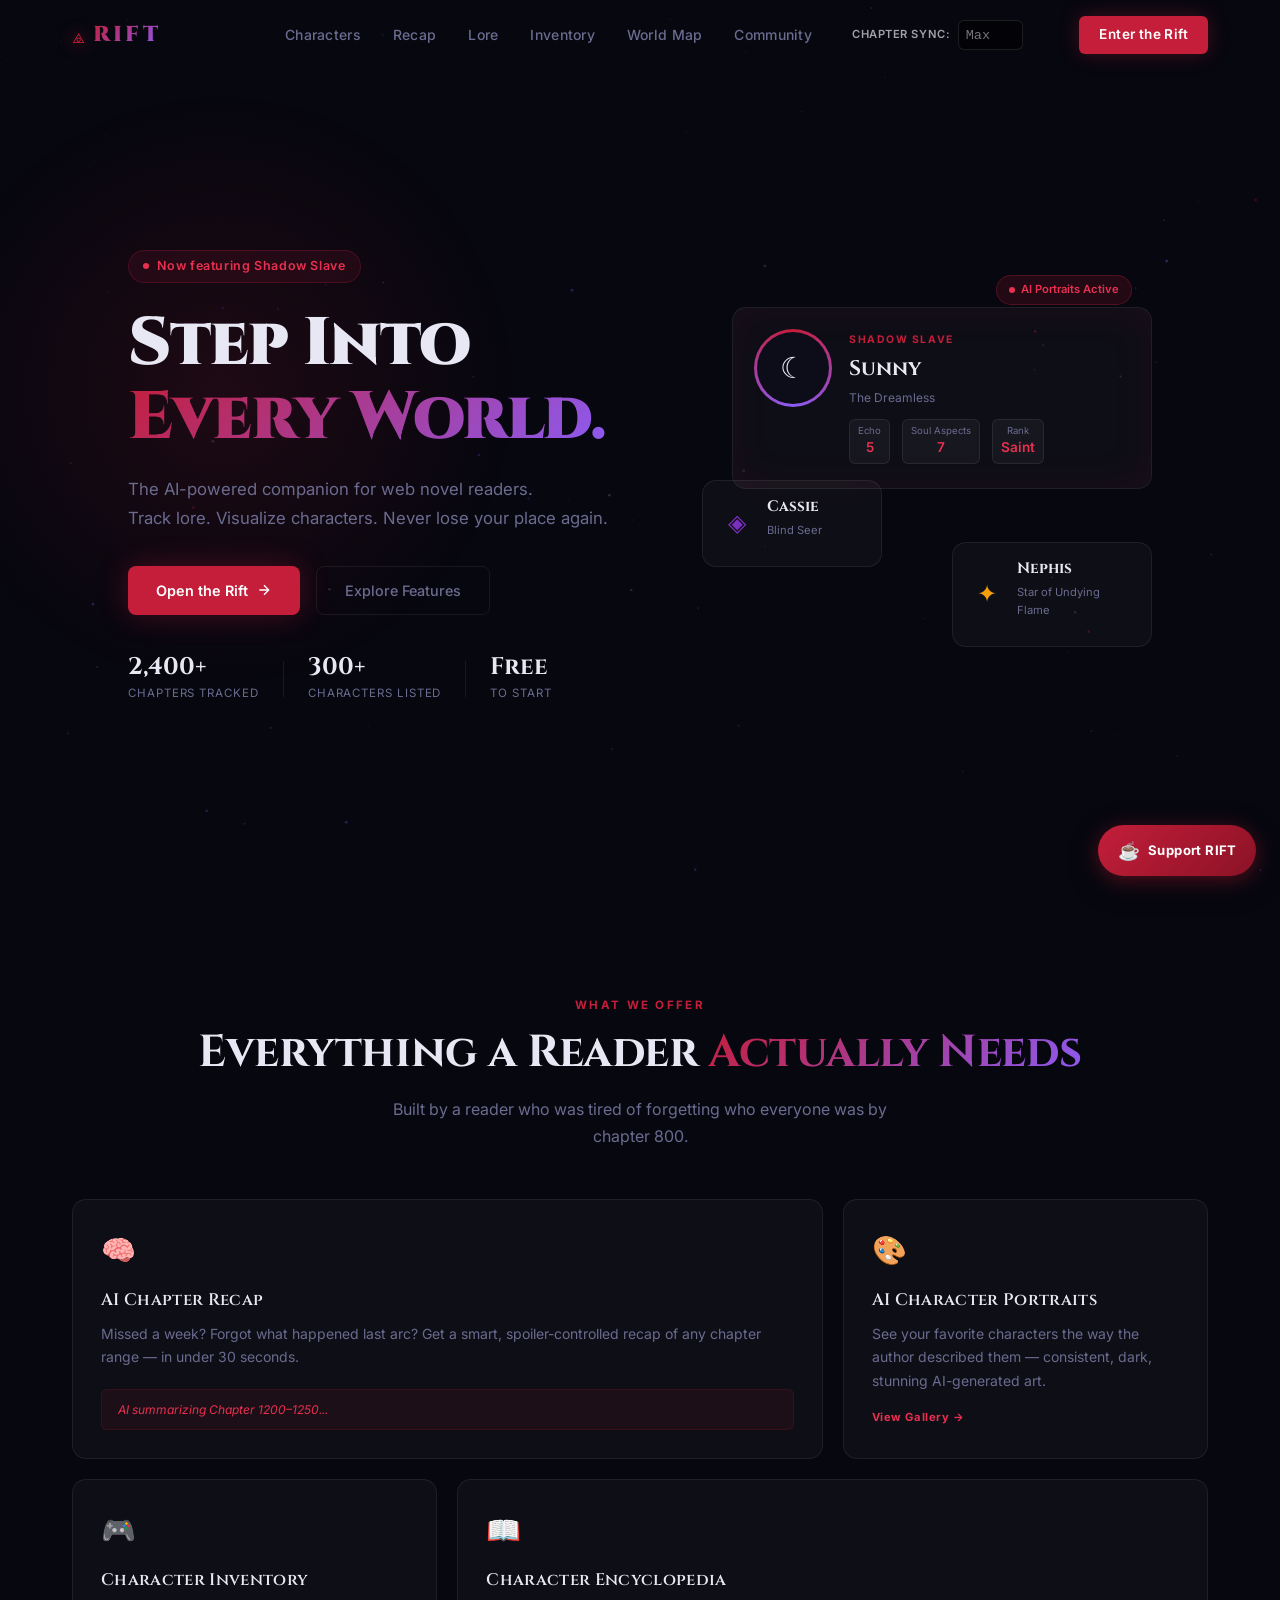
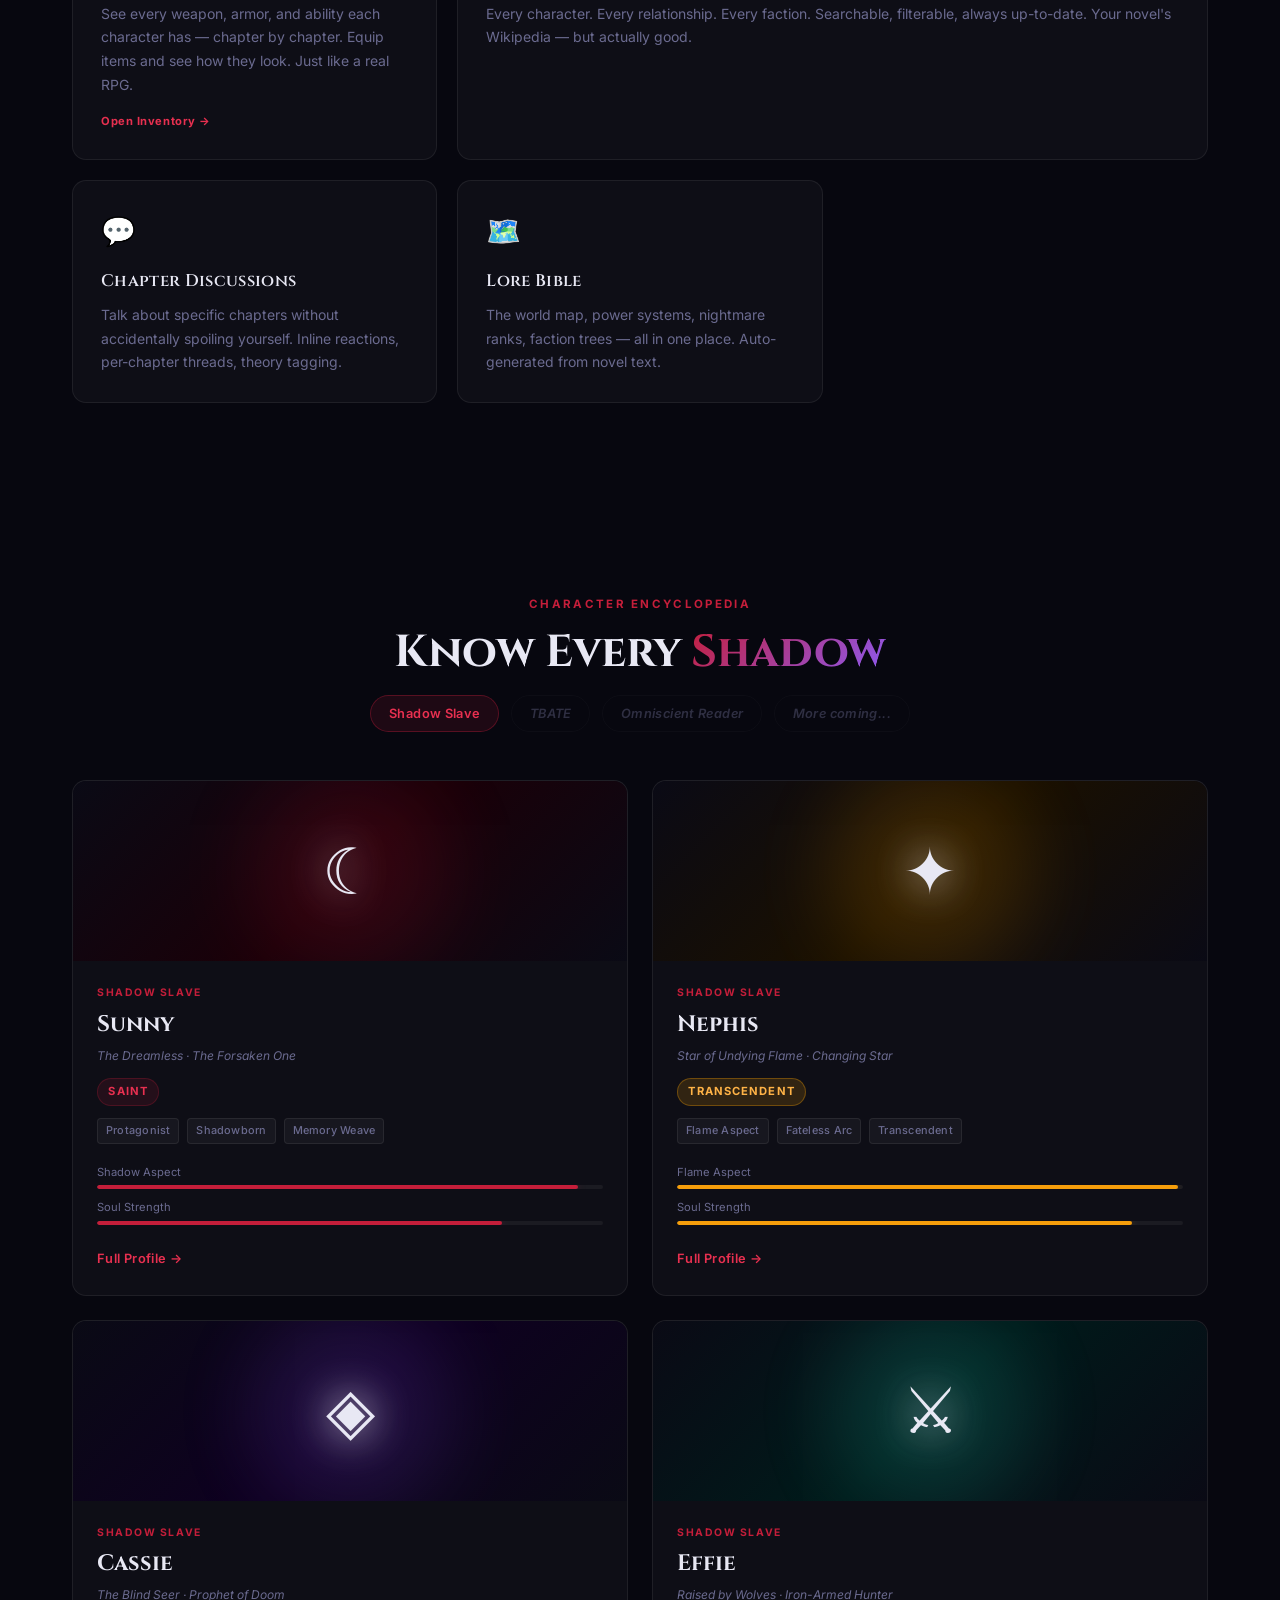
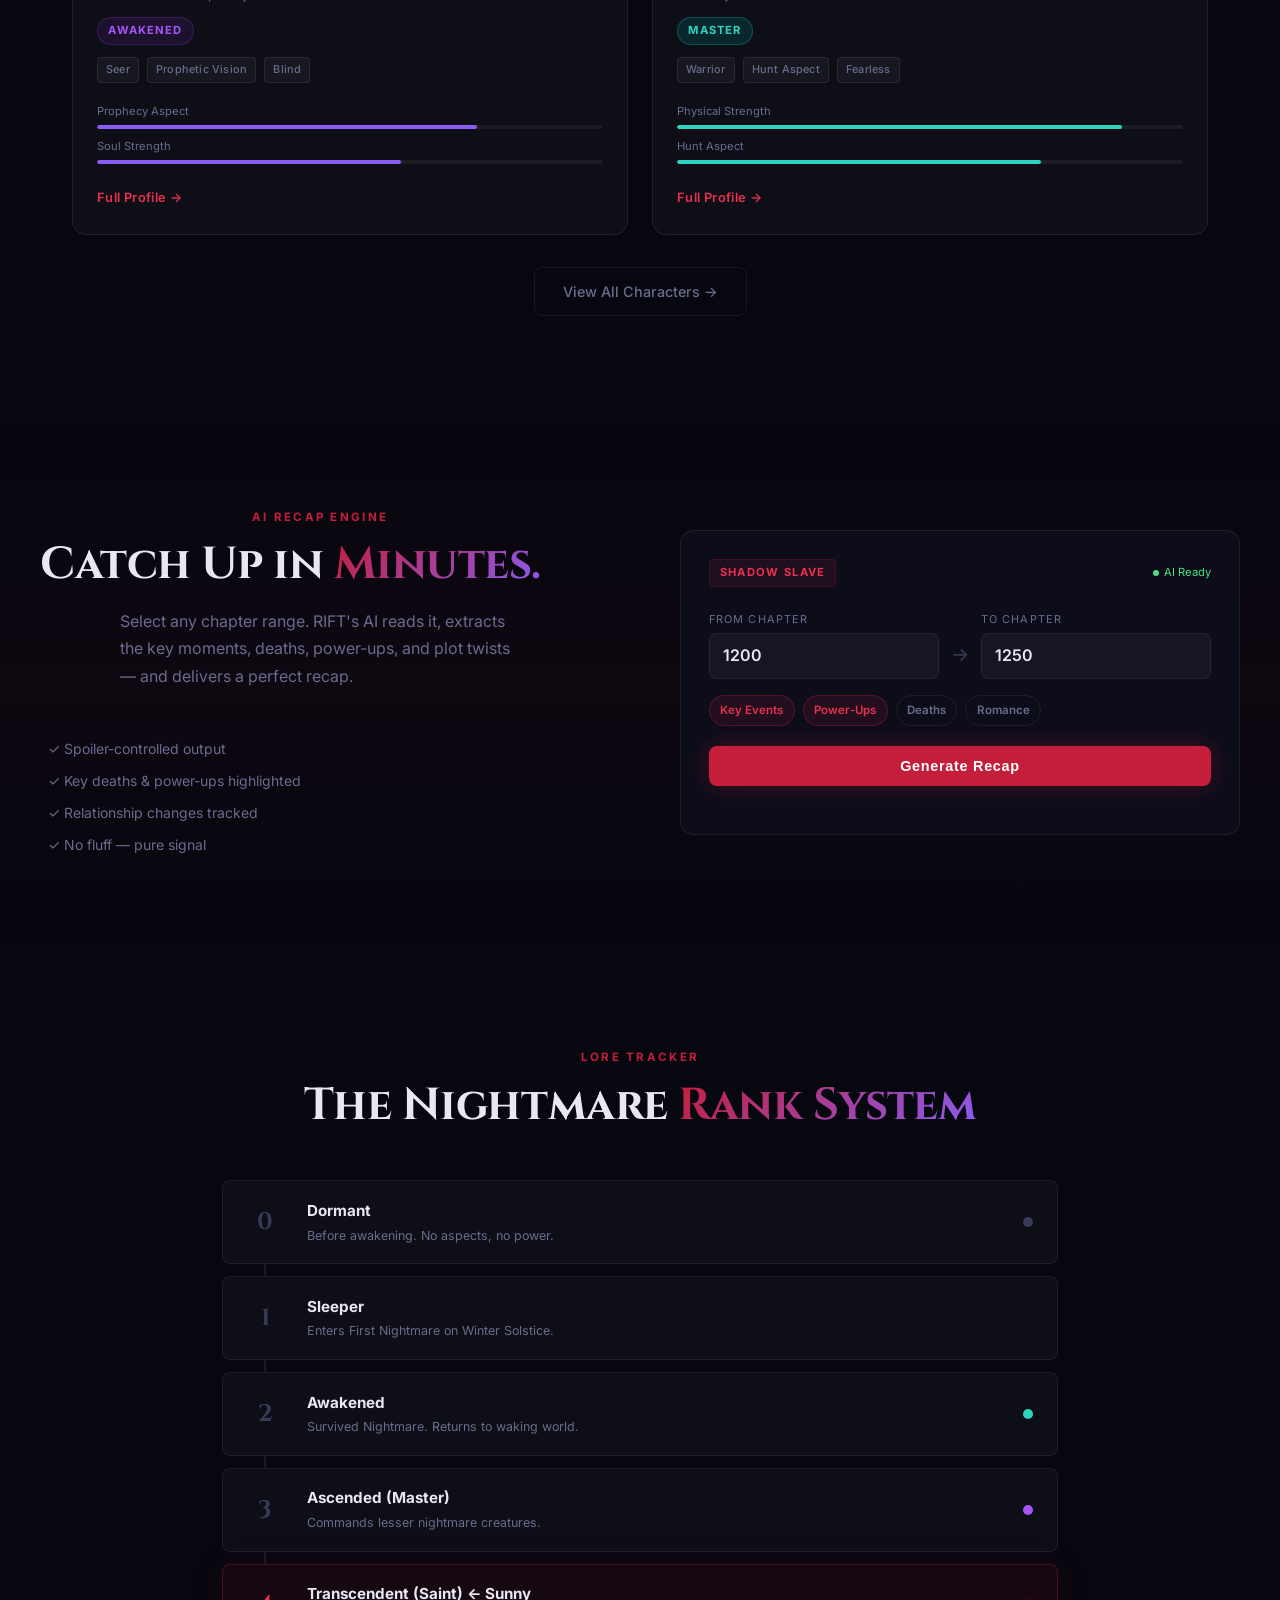
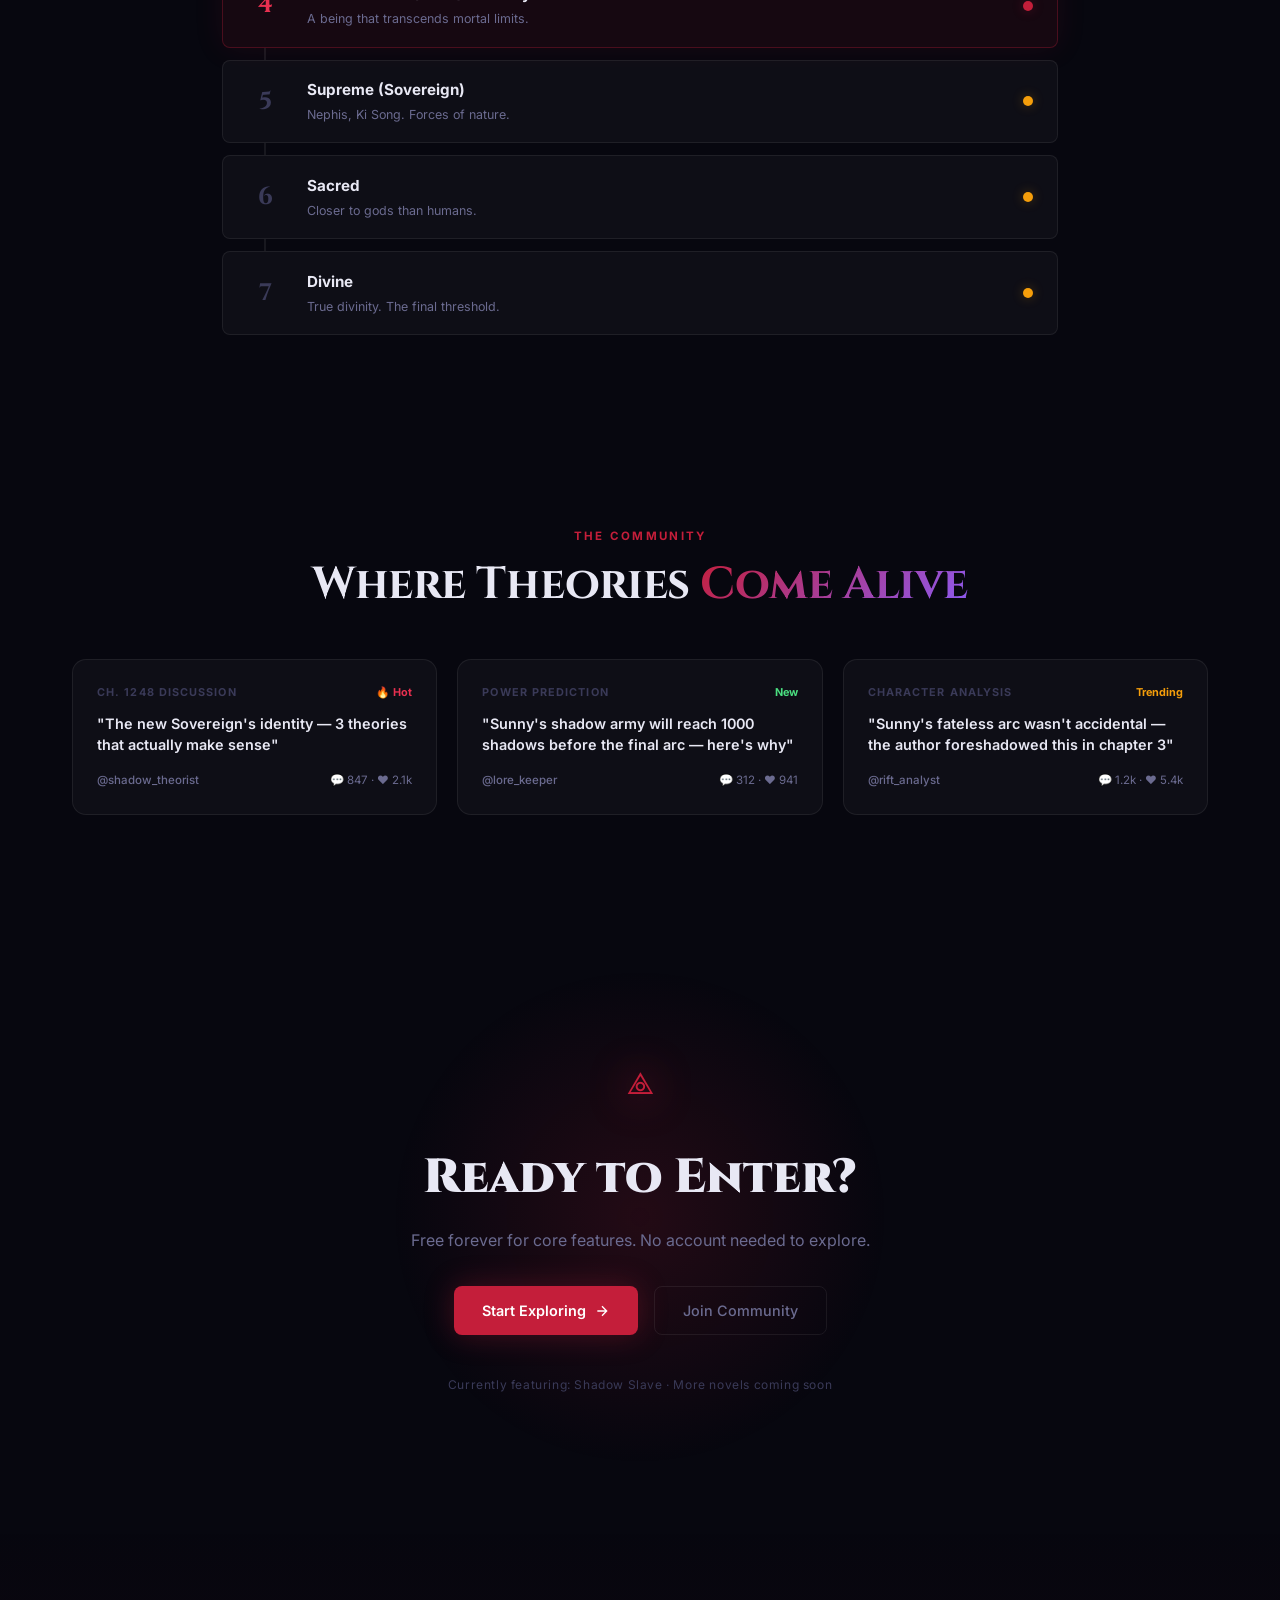
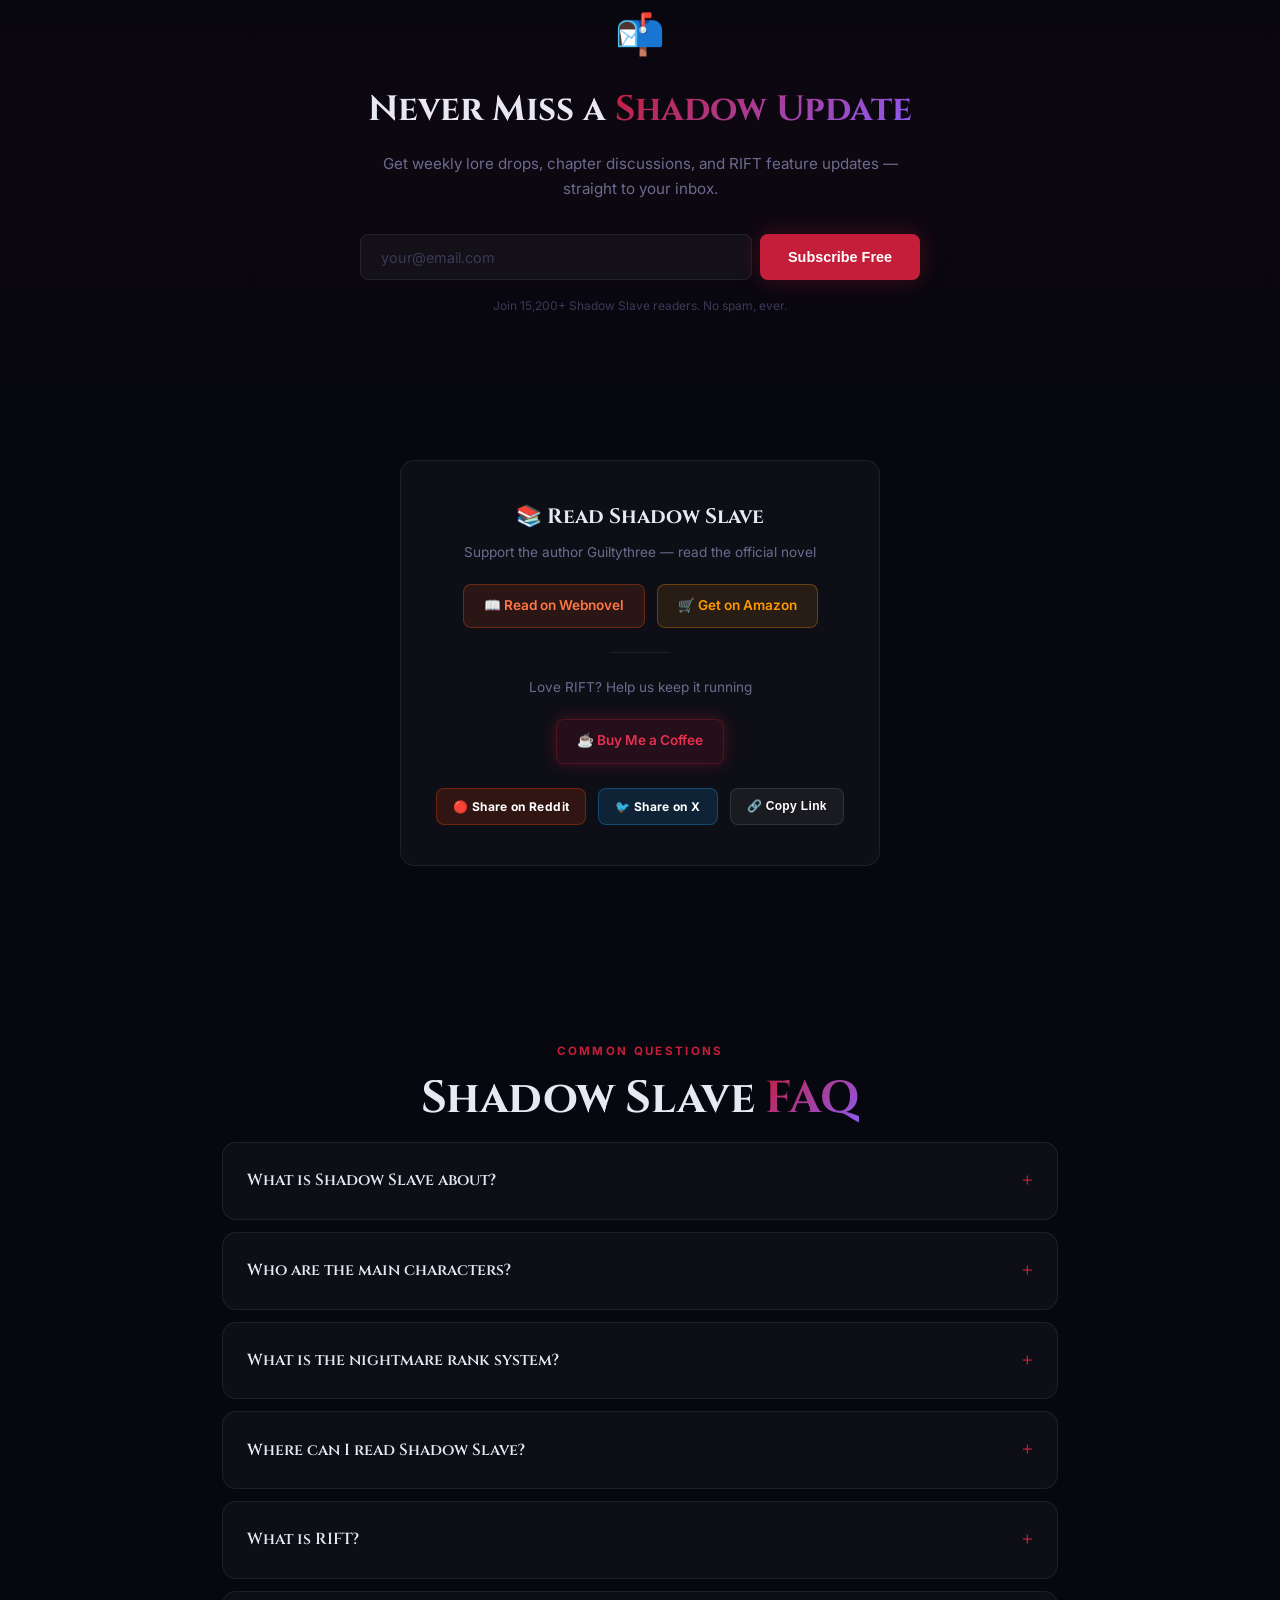
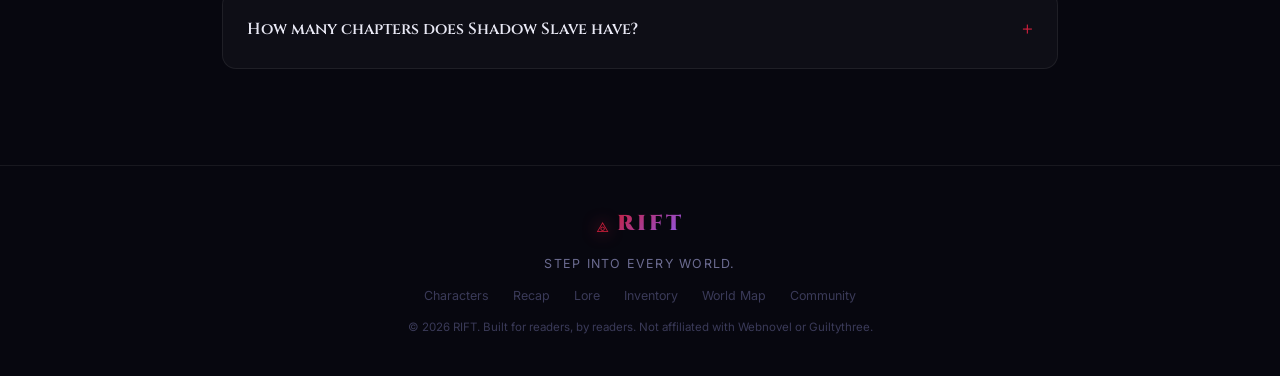
==== commit 93c8e596: "Fix UI rank ladder gaps, correct 1200 recap example, align exact ranks" ====
--- a/index.html
+++ b/index.html
@@ -514,14 +514,10 @@
                     </button>
                     <div class="recap-result" id="recap-result">
                         <div class="recap-result-title">📋 Summary: Ch. 1200–1250</div>
-                        <p class="recap-result-text">Sunny confronts the Transcendent-level nightmare creature near the
-                            Tomb of Ariel. Everyone forgets about Sunny as his fateless arc begins — a
-                            consequence of breaking his fate. Effie achieves a critical breakthrough in her
-                            Hunt Aspect, pushing her to early Master rank. The shadow army expands, and a mysterious new
-                            Sovereign is hinted at the end of chapter 1248...</p>
+                        <p class="recap-result-text">Sunny confronts a terrifying Transcendent-level nightmare creature in the longest single combat of the story, surviving through cunning. Effie achieves a refinement breakthrough in her Hunt Aspect. Cassie's prophecy from early chapters is finally fulfilled, and a mysterious new Sovereign's shadow sigil is hinted at the end of chapter 1248...</p>
                         <div class="recap-tags-row">
                             <span class="rtag power">⚡ Power-Up: Effie</span>
-                            <span class="rtag lore">📜 Lore: Fateless</span>
+                            <span class="rtag lore">📜 Lore: Cassie's Prophecy</span>
                             <span class="rtag warning">⚠ Major: New Sovereign</span>
                         </div>
                     </div>
@@ -545,11 +541,20 @@
                 <div class="rank-indicator dormant-color"></div>
             </div>
             <div class="rank-connector"></div>
-            <div class="rank-item" data-rank="awakened">
+            <div class="rank-item" data-rank="sleeper">
                 <div class="rank-num">1</div>
                 <div class="rank-info">
+                    <div class="rank-name">Sleeper</div>
+                    <div class="rank-desc">Enters First Nightmare on Winter Solstice.</div>
+                </div>
+                <div class="rank-indicator sleeper-color"></div>
+            </div>
+            <div class="rank-connector"></div>
+            <div class="rank-item" data-rank="awakened">
+                <div class="rank-num">2</div>
+                <div class="rank-info">
                     <div class="rank-name">Awakened</div>
-                    <div class="rank-desc">First Aspect granted. Enters First Nightmare.</div>
+                    <div class="rank-desc">Survived Nightmare. Returns to waking world.</div>
                 </div>
                 <div class="rank-indicator awakened-color"></div>
             </div>
@@ -557,7 +562,7 @@
             <div class="rank-item" data-rank="master">
                 <div class="rank-num">3</div>
                 <div class="rank-info">
-                    <div class="rank-name">Master</div>
+                    <div class="rank-name">Ascended (Master)</div>
                     <div class="rank-desc">Commands lesser nightmare creatures.</div>
                 </div>
                 <div class="rank-indicator master-color"></div>
@@ -566,7 +571,7 @@
             <div class="rank-item highlight-rank" data-rank="saint">
                 <div class="rank-num">4</div>
                 <div class="rank-info">
-                    <div class="rank-name">Saint ← Sunny is here</div>
+                    <div class="rank-name">Transcendent (Saint) ← Sunny</div>
                     <div class="rank-desc">A being that transcends mortal limits.</div>
                 </div>
                 <div class="rank-indicator saint-color"></div>
@@ -575,8 +580,26 @@
             <div class="rank-item" data-rank="supreme">
                 <div class="rank-num">5</div>
                 <div class="rank-info">
-                    <div class="rank-name">Supreme</div>
+                    <div class="rank-name">Supreme (Sovereign)</div>
                     <div class="rank-desc">Nephis, Ki Song. Forces of nature.</div>
+                </div>
+                <div class="rank-indicator transcendent-color"></div>
+            </div>
+            <div class="rank-connector"></div>
+            <div class="rank-item" data-rank="sacred">
+                <div class="rank-num">6</div>
+                <div class="rank-info">
+                    <div class="rank-name">Sacred</div>
+                    <div class="rank-desc">Closer to gods than humans.</div>
+                </div>
+                <div class="rank-indicator transcendent-color"></div>
+            </div>
+            <div class="rank-connector"></div>
+            <div class="rank-item" data-rank="divine">
+                <div class="rank-num">7</div>
+                <div class="rank-info">
+                    <div class="rank-name">Divine</div>
+                    <div class="rank-desc">True divinity. The final threshold.</div>
                 </div>
                 <div class="rank-indicator transcendent-color"></div>
             </div>
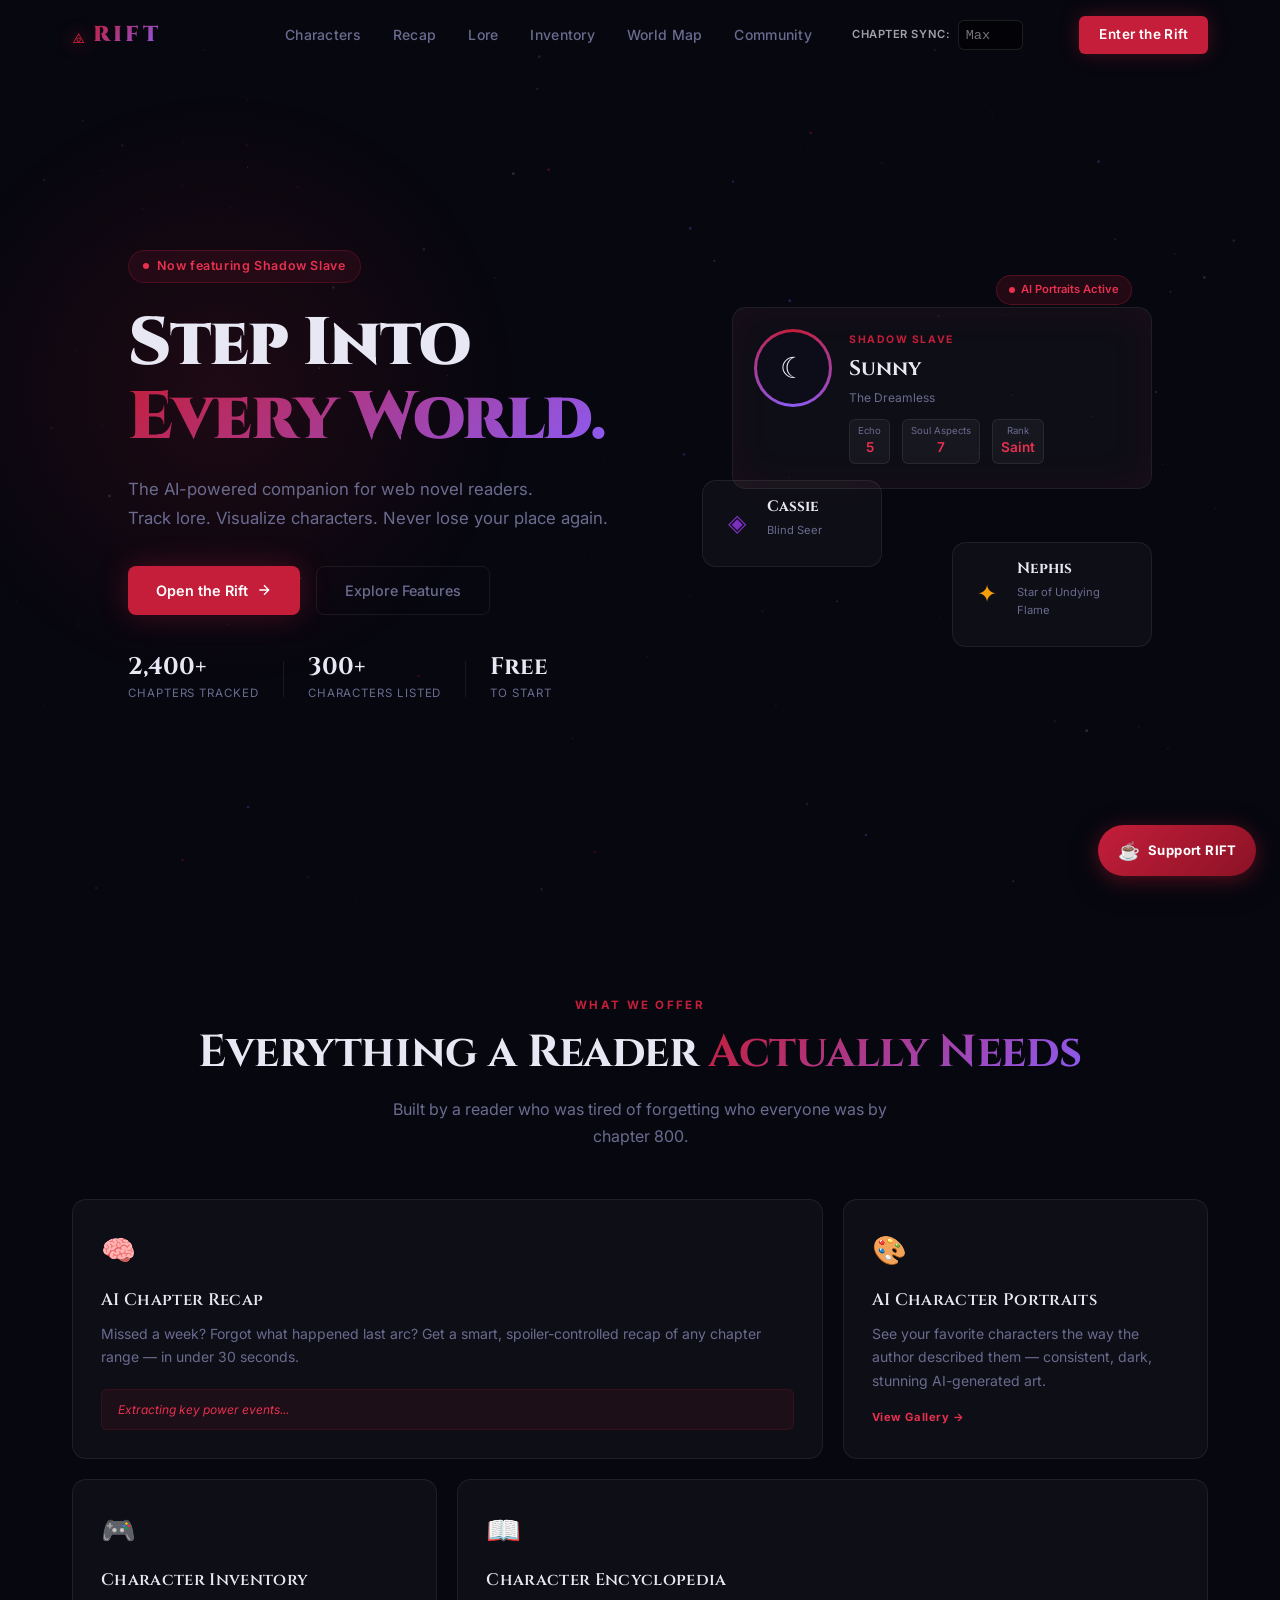
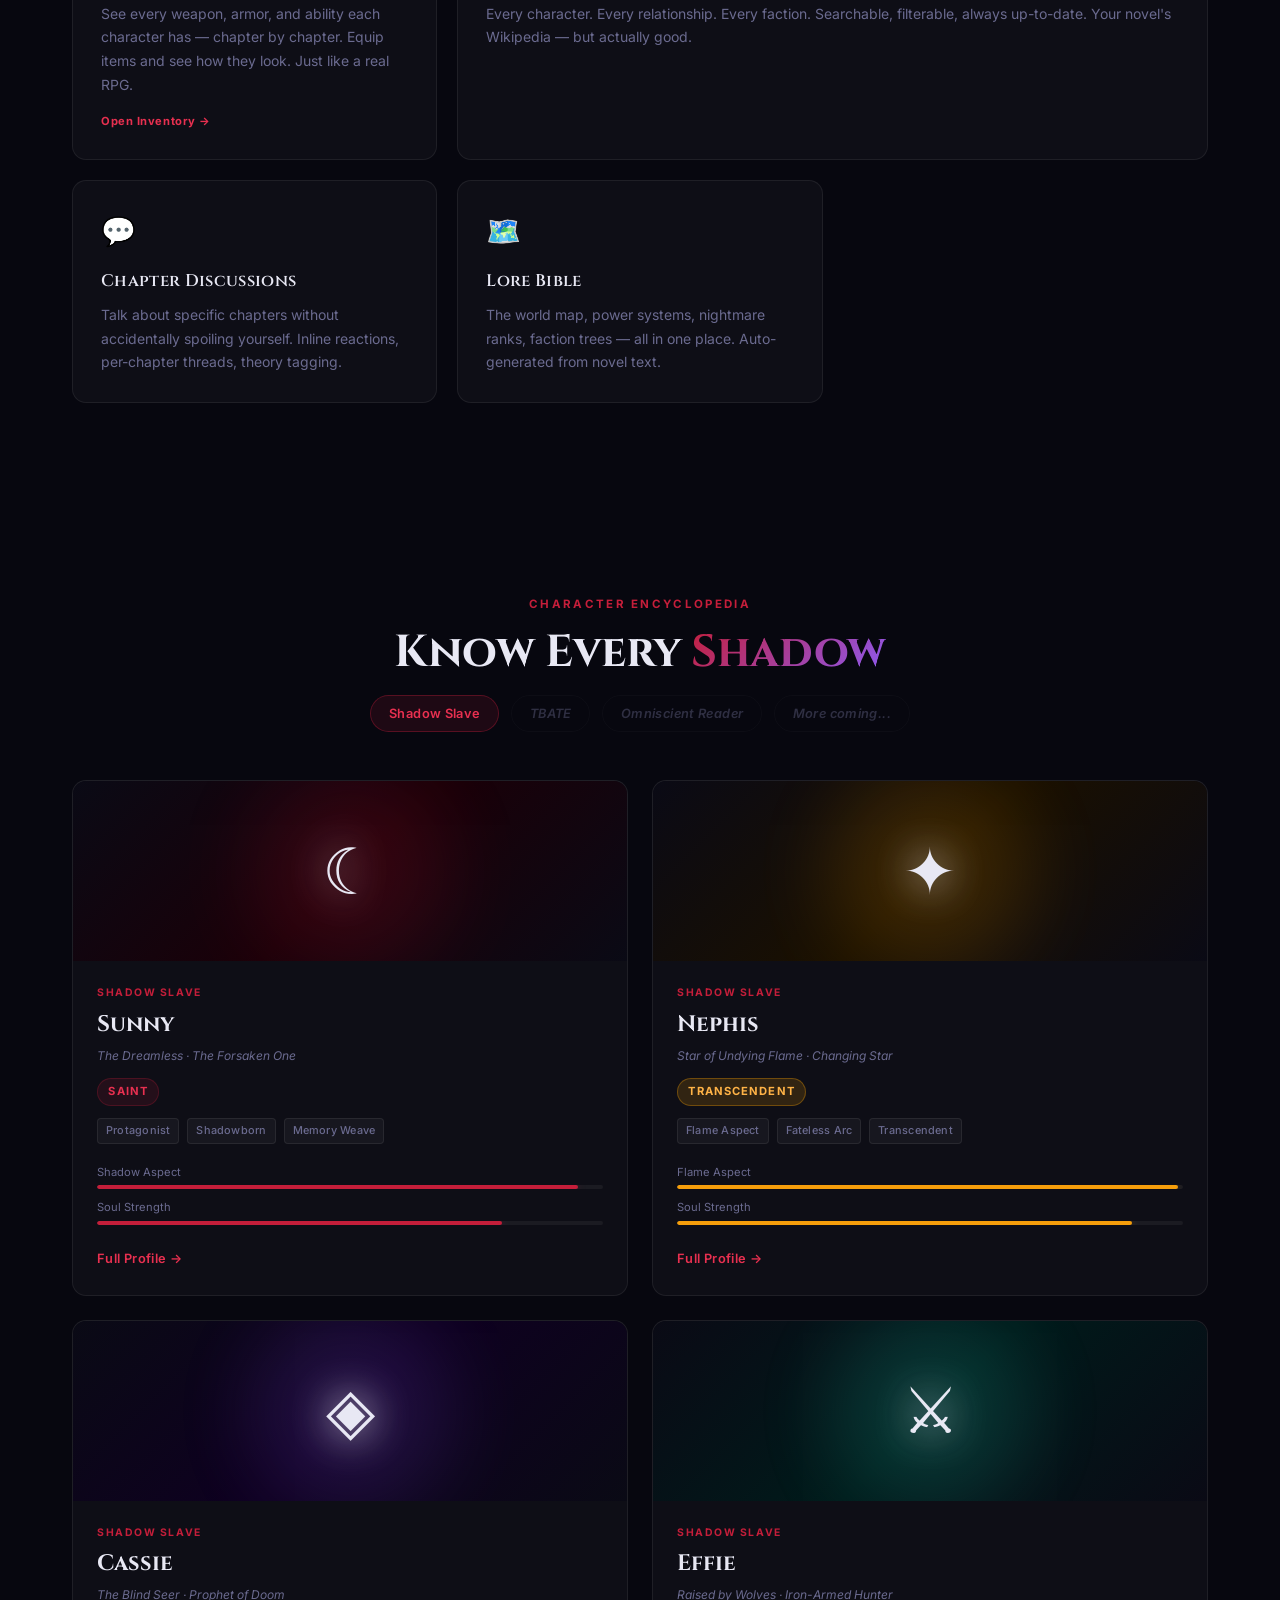
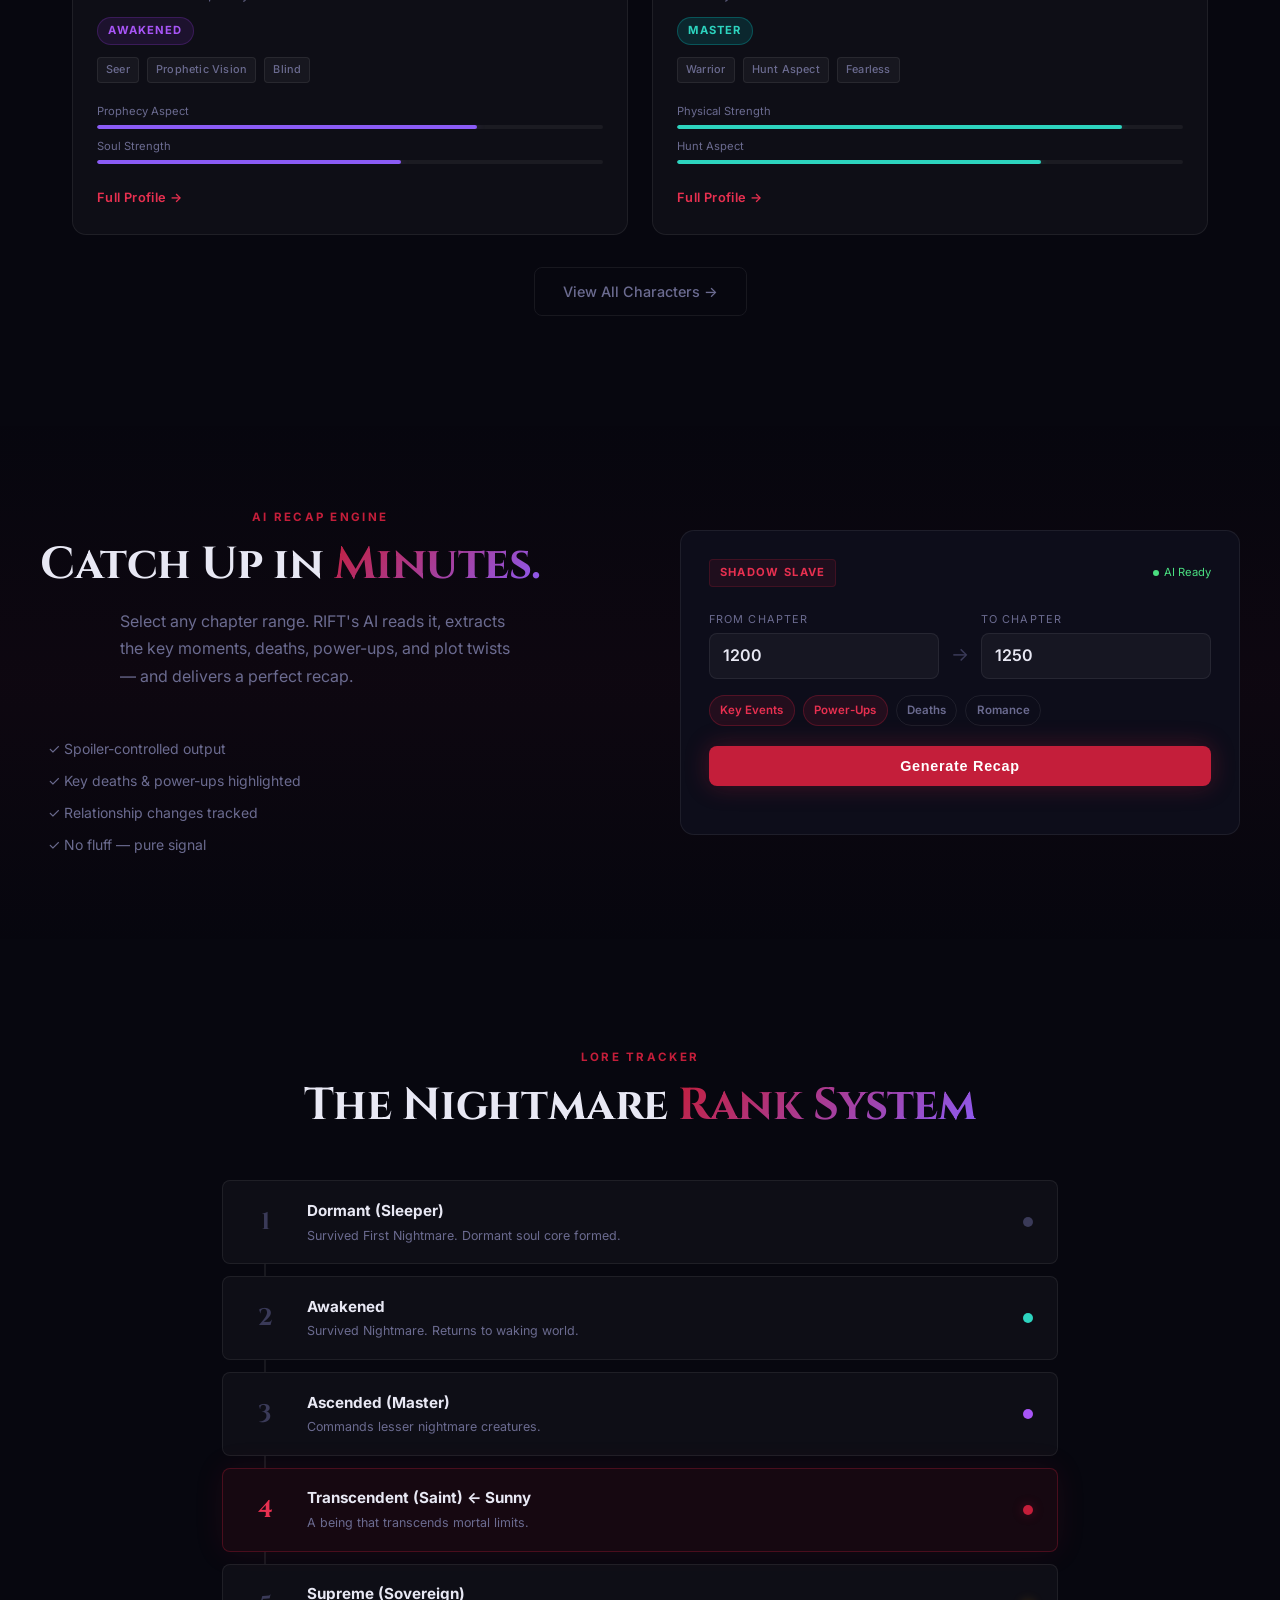
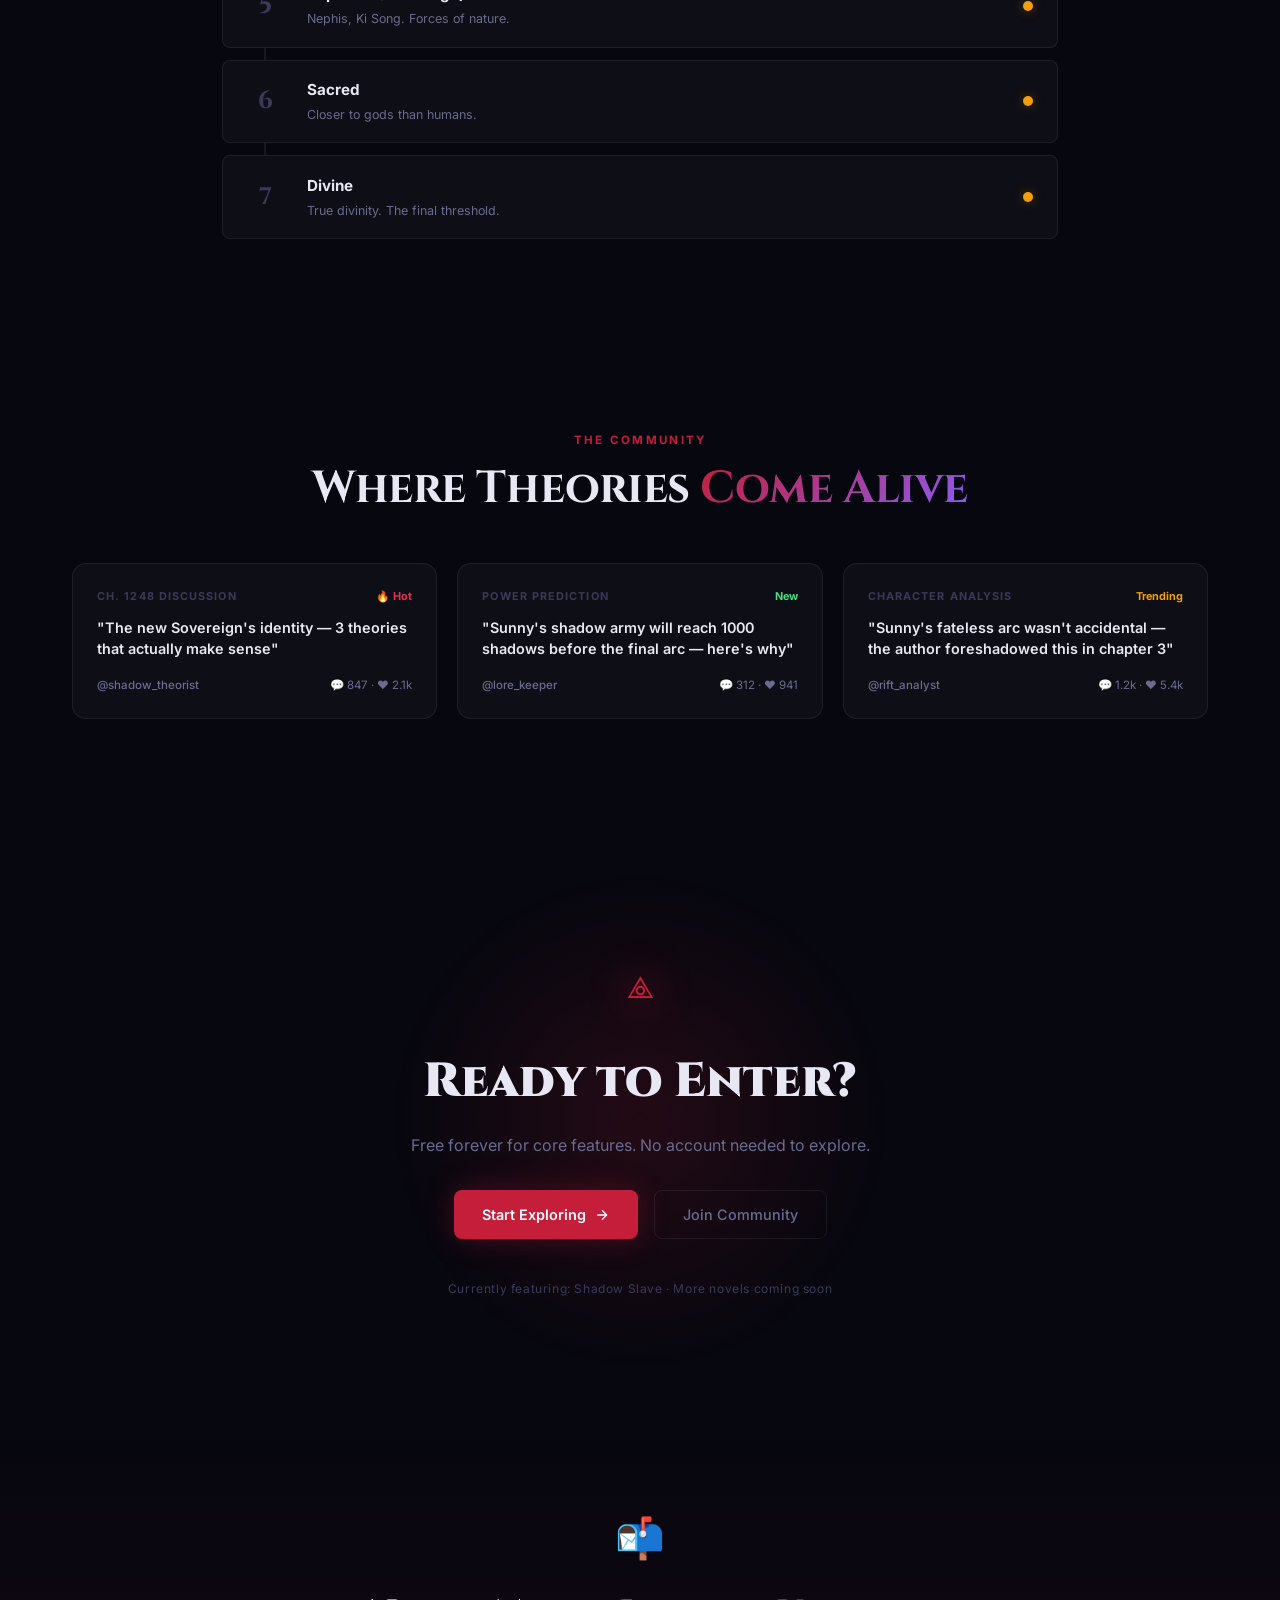
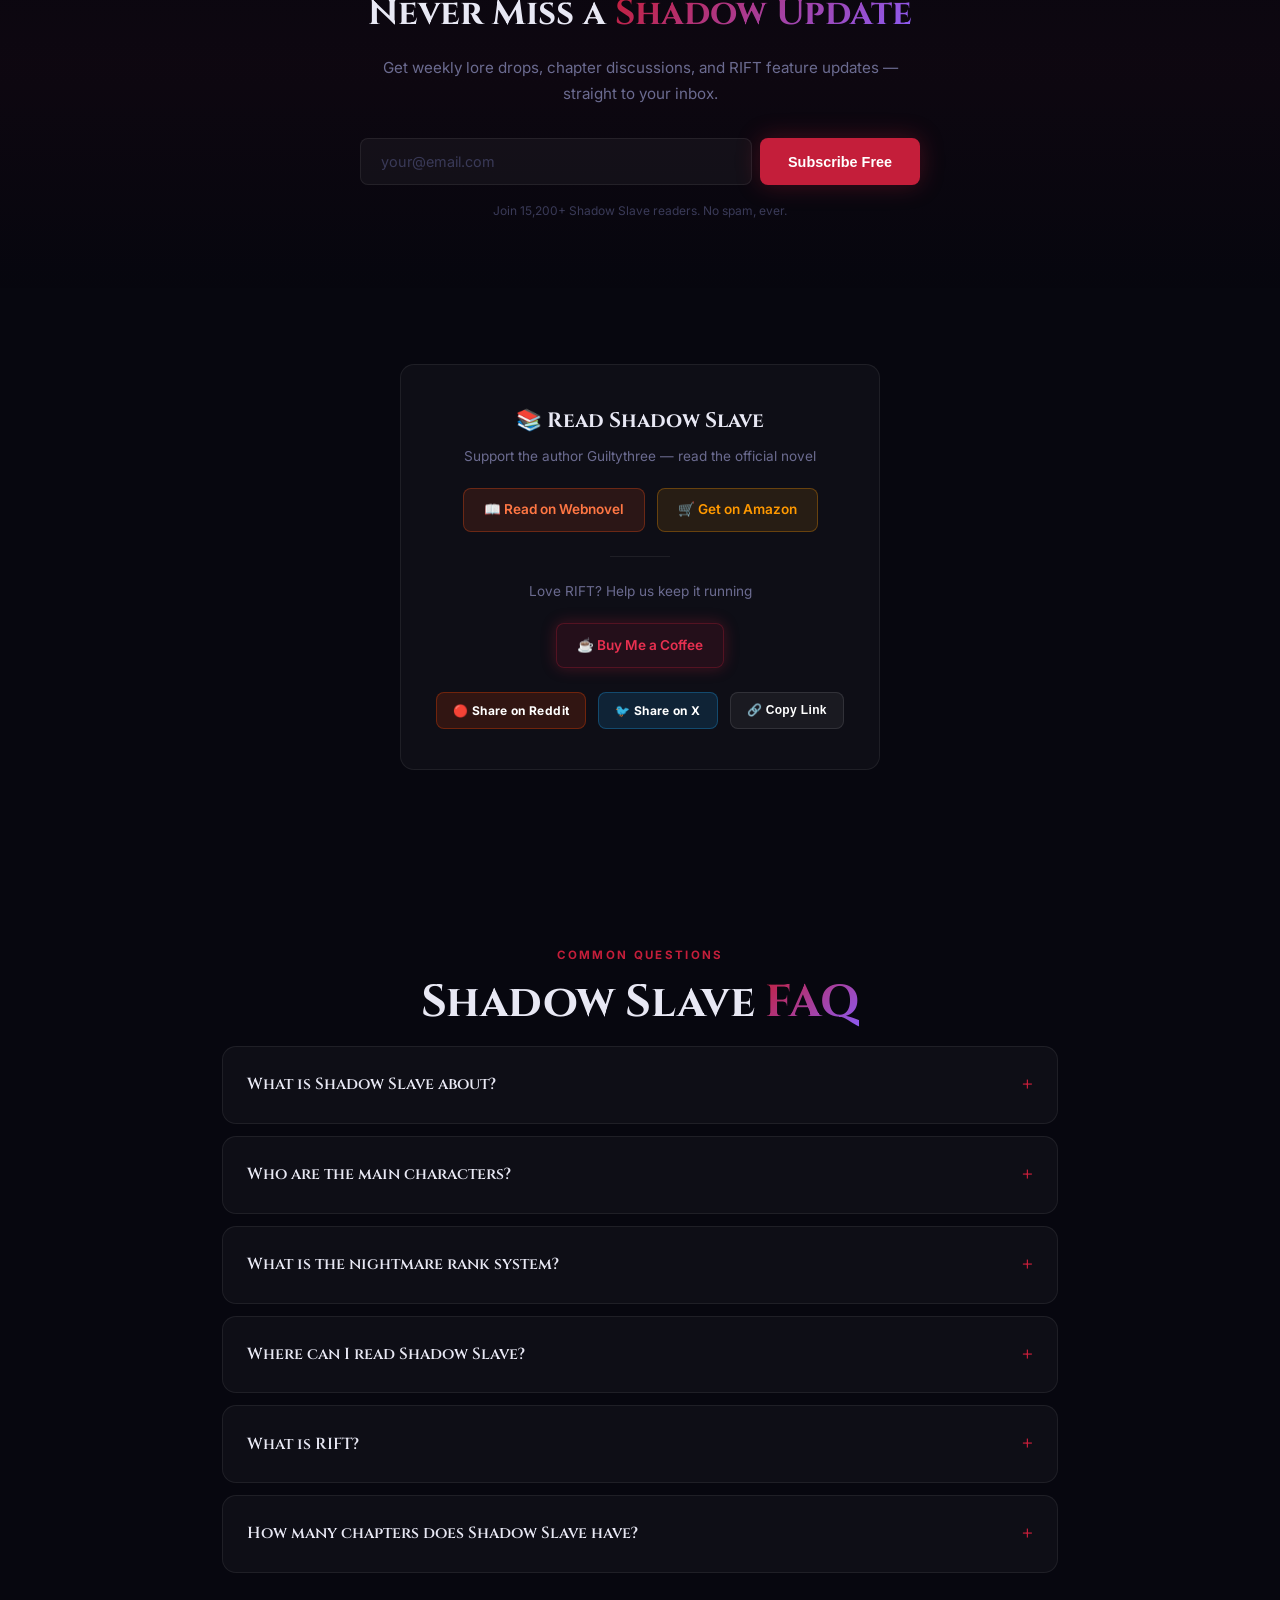
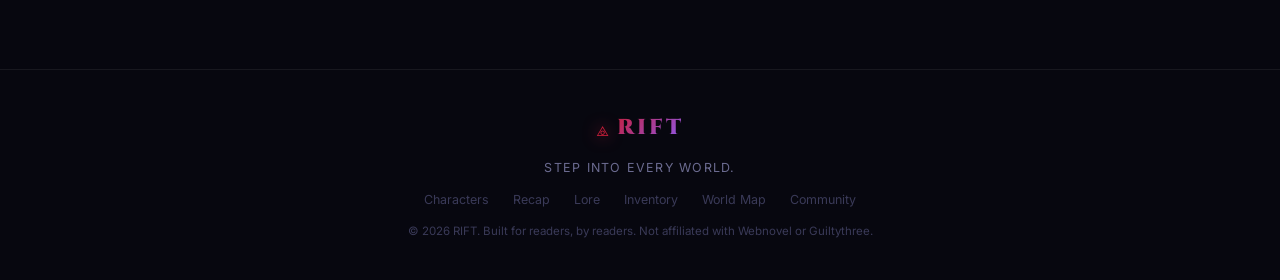
==== commit f21c4278: "Merge Dormant and Sleeper ranks" ====
--- a/index.html
+++ b/index.html
@@ -96,7 +96,7 @@
             {
                 "@type": "Question",
                 "name": "What is the nightmare rank system in Shadow Slave?",
-                "acceptedAnswer": { "@type": "Answer", "text": "The rank system in Shadow Slave goes: Dormant → Awakened → Ascended → Master → Saint → Sovereign → Supreme. Each rank requires surviving increasingly dangerous Nightmare trials. Sunny currently holds the Saint rank." }
+                "acceptedAnswer": { "@type": "Answer", "text": "The rank system in Shadow Slave goes: Dormant (Sleeper) → Awakened → Ascended → Master → Saint → Sovereign → Supreme. Each rank requires surviving increasingly dangerous Nightmare trials. Sunny currently holds the Saint rank." }
             },
             {
                 "@type": "Question",
@@ -532,22 +532,13 @@
         <h2 class="section-title" style="text-align:center">The Nightmare <span class="gradient-text">Rank System</span>
         </h2>
         <div class="rank-ladder">
-            <div class="rank-item" data-rank="dormant">
-                <div class="rank-num">0</div>
-                <div class="rank-info">
-                    <div class="rank-name">Dormant</div>
-                    <div class="rank-desc">Before awakening. No aspects, no power.</div>
-                </div>
-                <div class="rank-indicator dormant-color"></div>
-            </div>
-            <div class="rank-connector"></div>
             <div class="rank-item" data-rank="sleeper">
                 <div class="rank-num">1</div>
                 <div class="rank-info">
-                    <div class="rank-name">Sleeper</div>
-                    <div class="rank-desc">Enters First Nightmare on Winter Solstice.</div>
-                </div>
-                <div class="rank-indicator sleeper-color"></div>
+                    <div class="rank-name">Dormant (Sleeper)</div>
+                    <div class="rank-desc">Survived First Nightmare. Dormant soul core formed.</div>
+                </div>
+                <div class="rank-indicator dormant-color"></div>
             </div>
             <div class="rank-connector"></div>
             <div class="rank-item" data-rank="awakened">
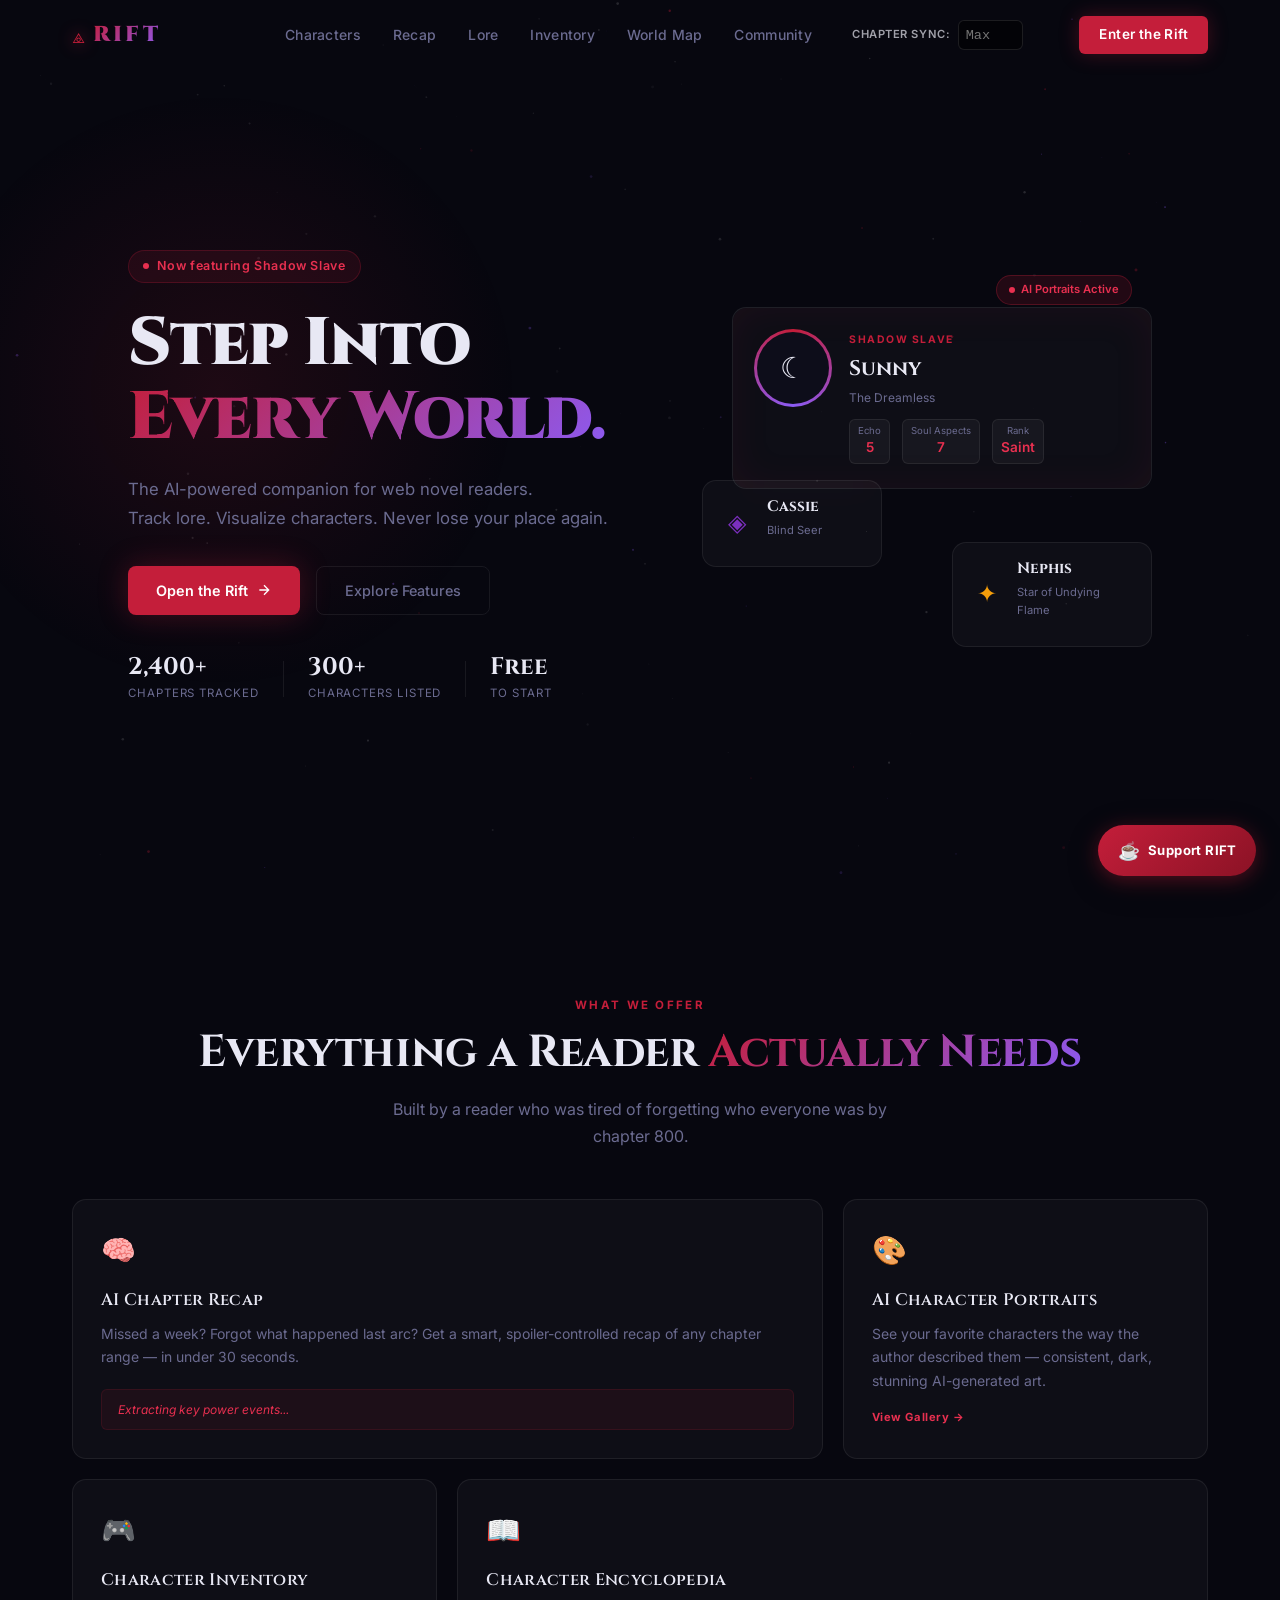
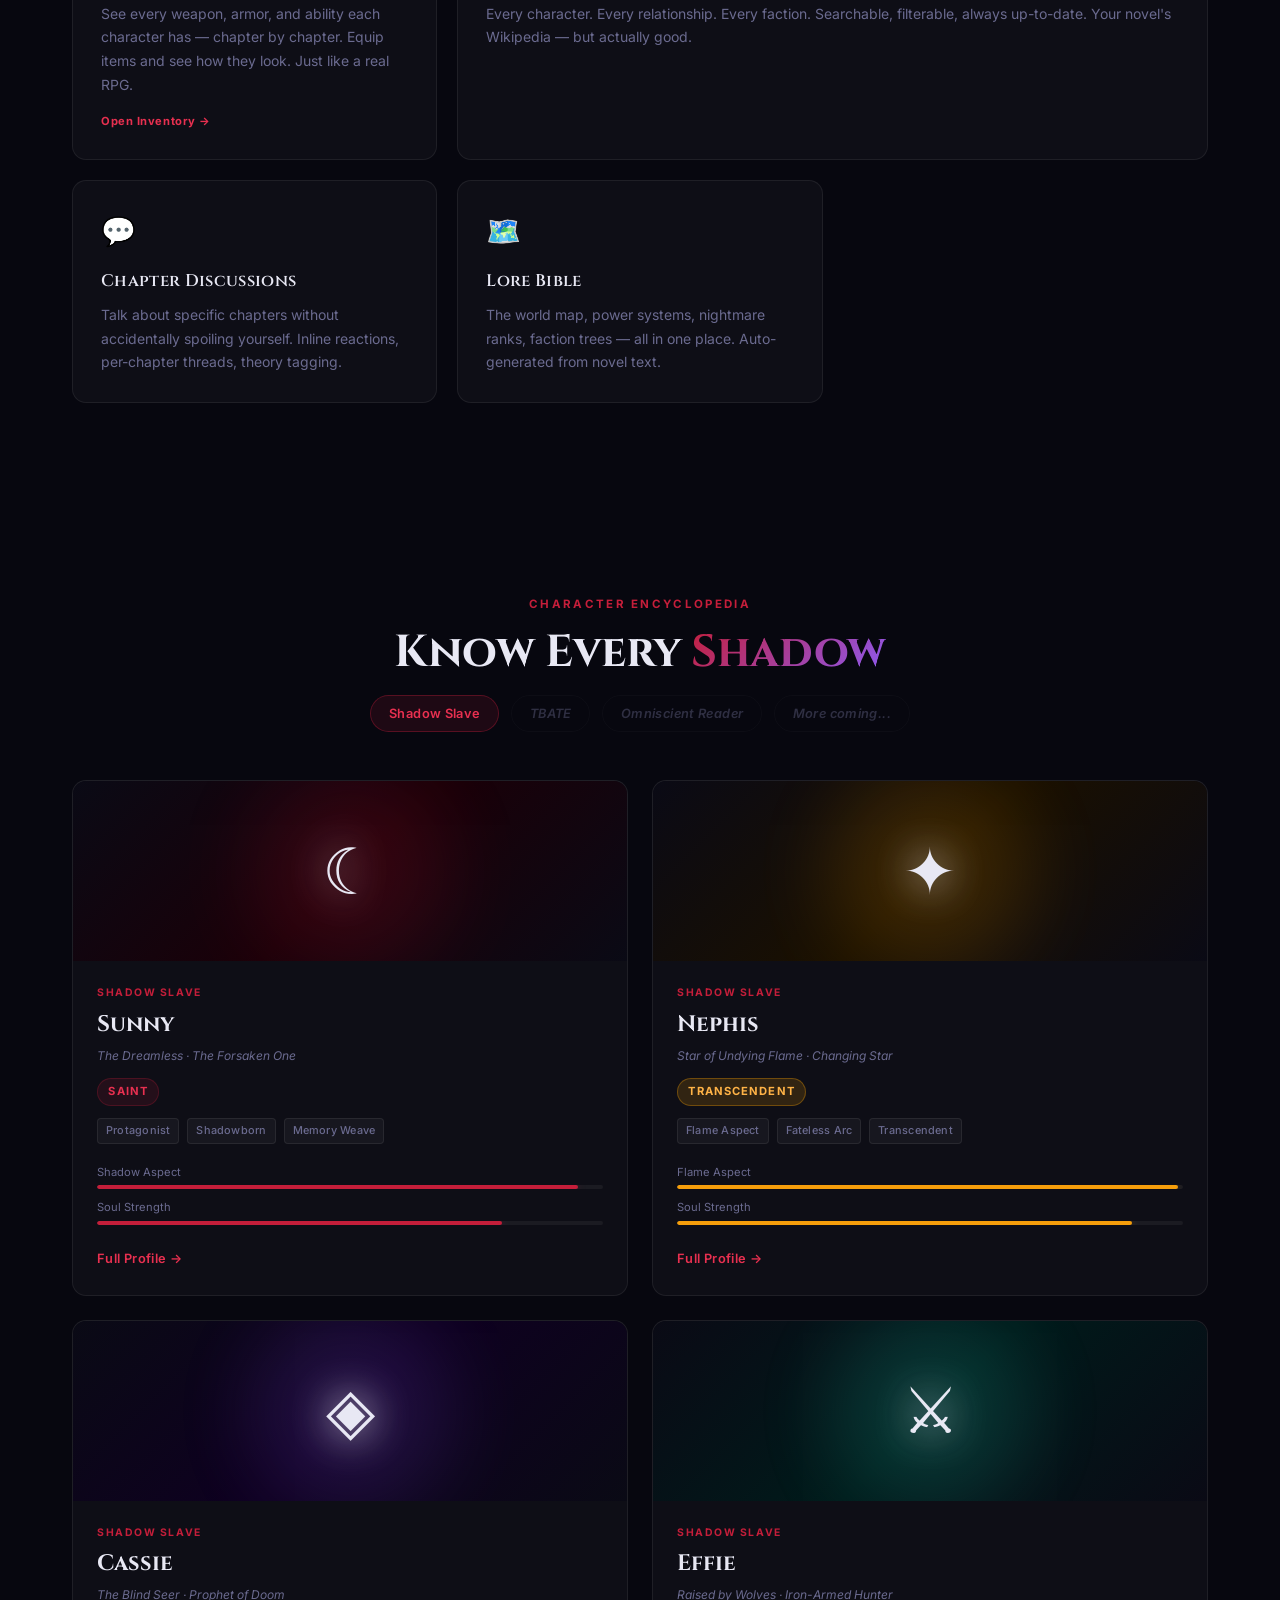
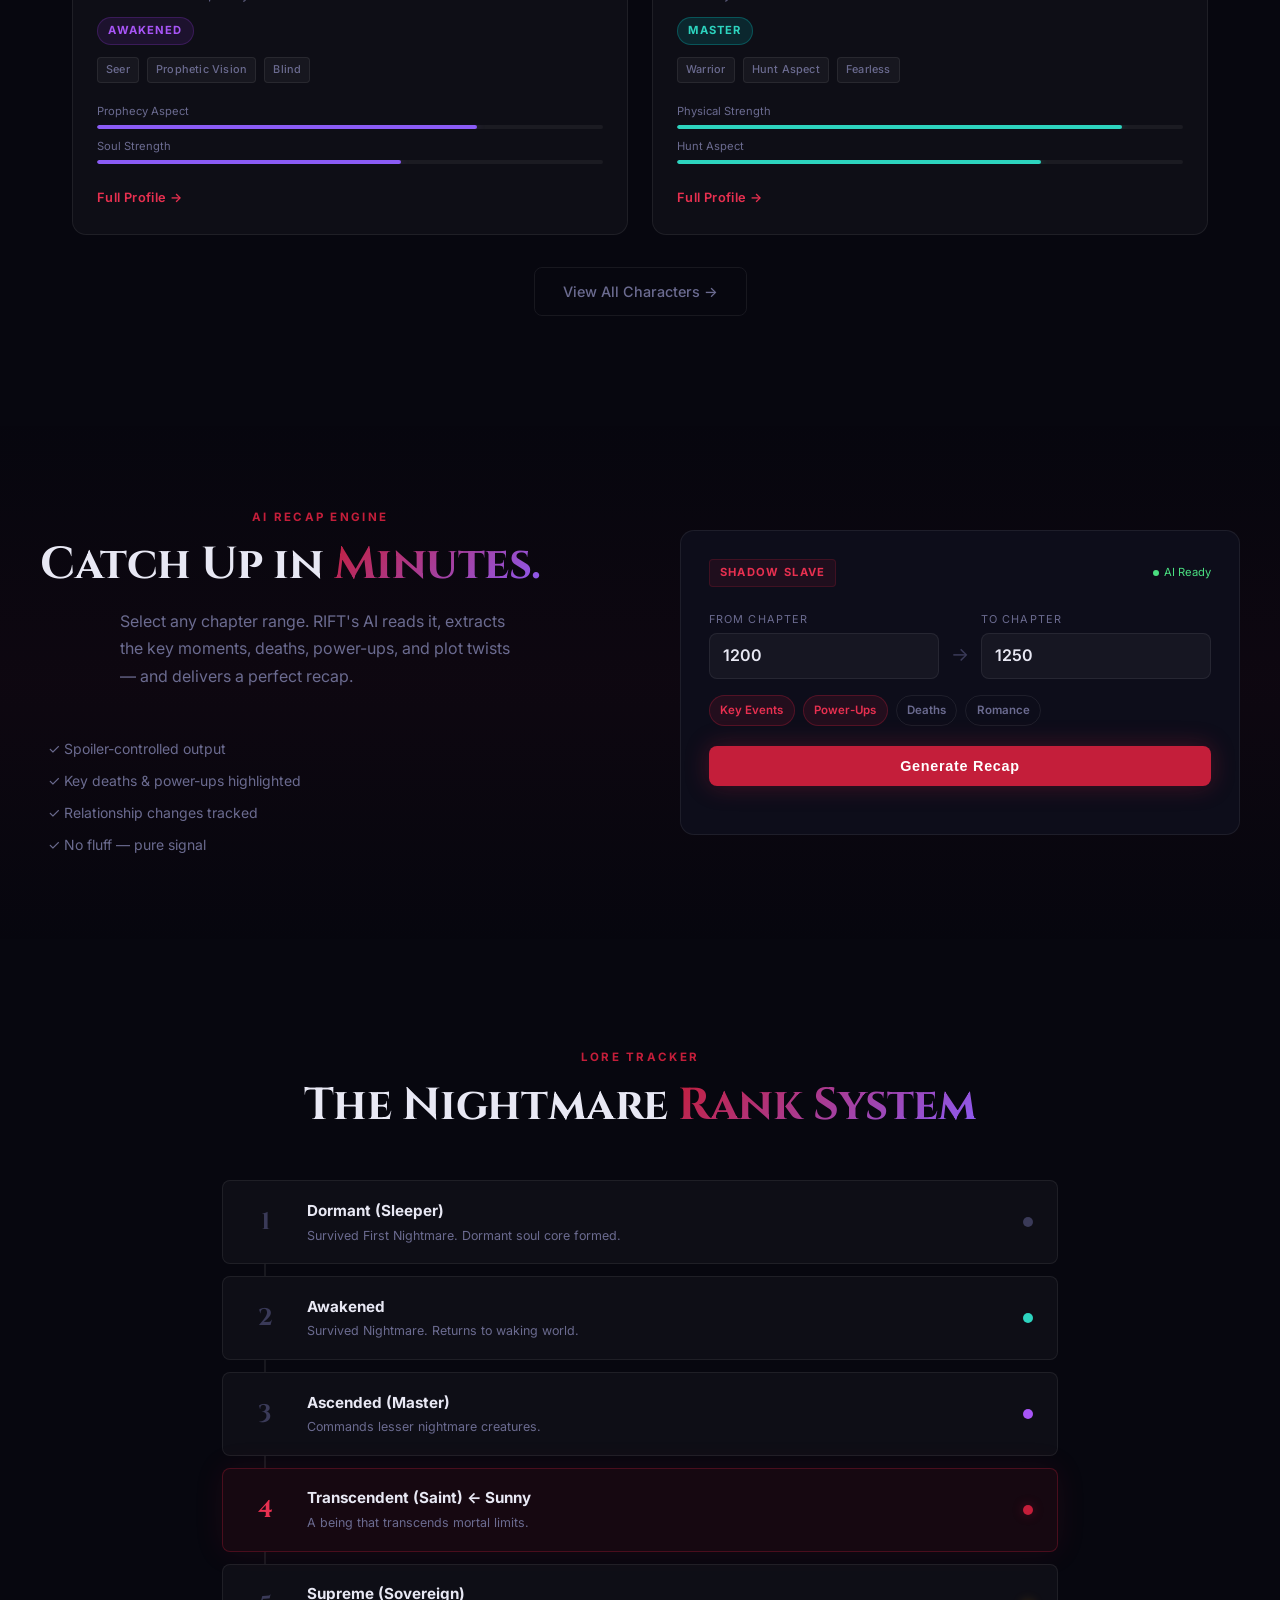
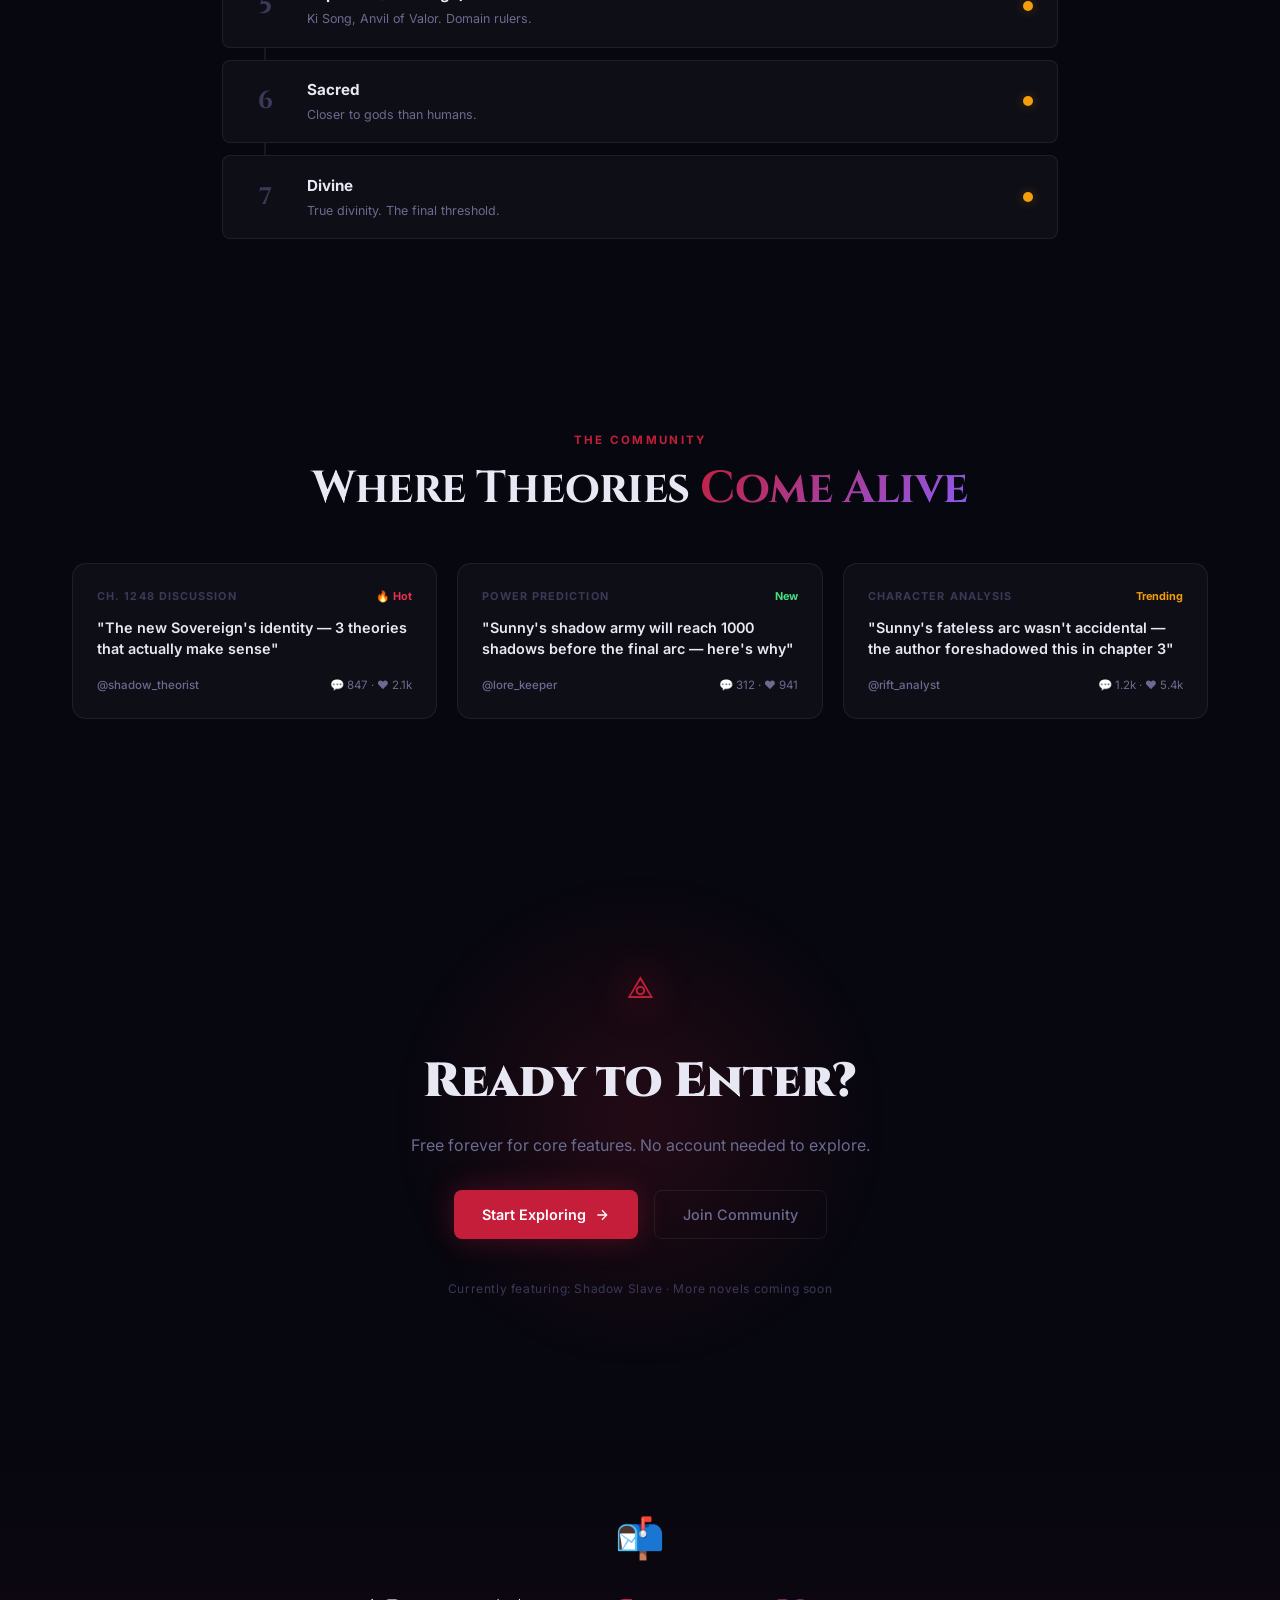
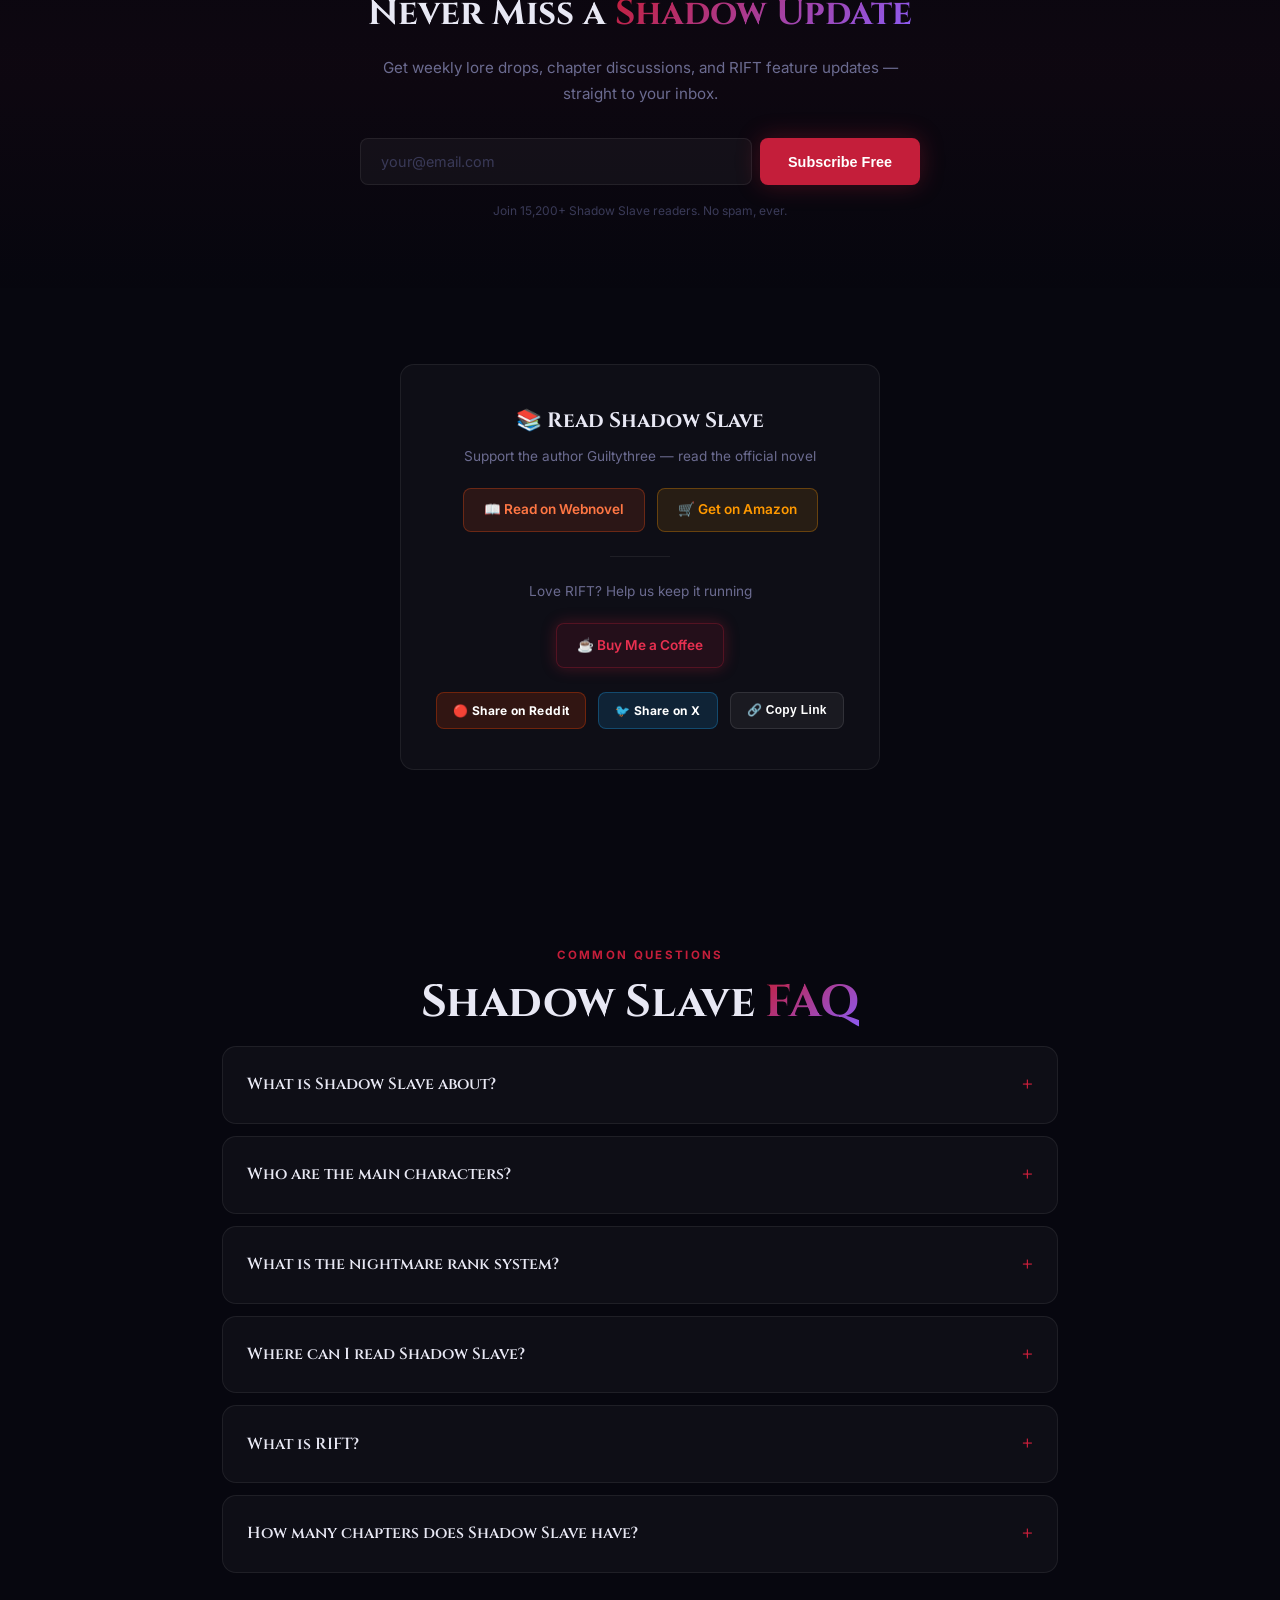
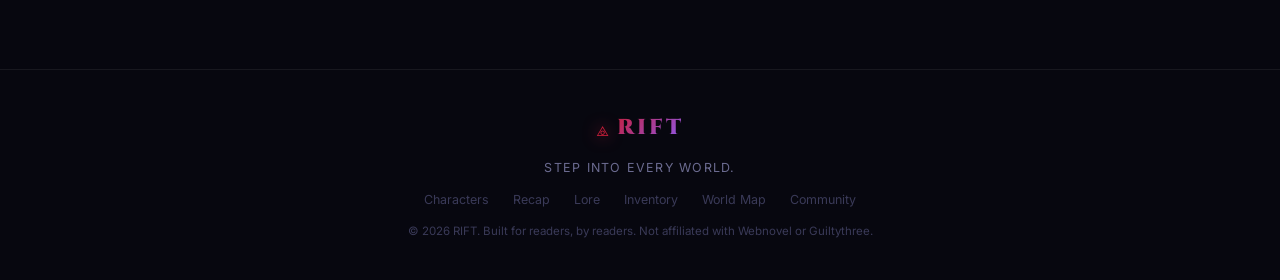
==== commit 0b168067: "Fix final UI lore inaccuracies (Antarctica Recap, Nephis Supreme example, Morgan Aspect, FAQ ranks)" ====
--- a/index.html
+++ b/index.html
@@ -514,11 +514,10 @@
                     </button>
                     <div class="recap-result" id="recap-result">
                         <div class="recap-result-title">📋 Summary: Ch. 1200–1250</div>
-                        <p class="recap-result-text">Sunny confronts a terrifying Transcendent-level nightmare creature in the longest single combat of the story, surviving through cunning. Effie achieves a refinement breakthrough in her Hunt Aspect. Cassie's prophecy from early chapters is finally fulfilled, and a mysterious new Sovereign's shadow sigil is hinted at the end of chapter 1248...</p>
+                        <p class="recap-result-text">During the brutal Antarctica Campaign (Fall of Falcon Scott), Sunny and the cohort face overwhelming numbers of Nightmare Creatures. Sunny pushes his Shadow Aspect to its limits to evacuate civilians, suffering extreme exhaustion. The political tension between Valor and Song reaches a boiling point, setting the stage for the desperate push toward the Third Nightmare.</p>
                         <div class="recap-tags-row">
-                            <span class="rtag power">⚡ Power-Up: Effie</span>
-                            <span class="rtag lore">📜 Lore: Cassie's Prophecy</span>
-                            <span class="rtag warning">⚠ Major: New Sovereign</span>
+                            <span class="rtag lore">📜 Lore: Antarctica Campaign</span>
+                            <span class="rtag warning">⚠ Major: Clan War Escalation</span>
                         </div>
                     </div>
                 </div>
@@ -572,7 +571,7 @@
                 <div class="rank-num">5</div>
                 <div class="rank-info">
                     <div class="rank-name">Supreme (Sovereign)</div>
-                    <div class="rank-desc">Nephis, Ki Song. Forces of nature.</div>
+                    <div class="rank-desc">Ki Song, Anvil of Valor. Domain rulers.</div>
                 </div>
                 <div class="rank-indicator transcendent-color"></div>
             </div>
@@ -710,11 +709,11 @@
             </details>
             <details class="faq-item">
                 <summary class="faq-q">Who are the main characters?</summary>
-                <p class="faq-a">The main characters include <strong>Sunny</strong> (The Dreamless — Shadow Aspect protagonist), <strong>Nephis</strong> (Changing Star — Undying Flame), <strong>Cassie</strong> (Blind Seer — prophetic visions), <strong>Effie</strong> (Hunt Aspect warrior), <strong>Kai</strong> (Nightingale archer), and <strong>Morgan</strong> (Destruction Aspect). RIFT tracks all 300+ characters with full profiles.</p>
+                <p class="faq-a">The main characters include <strong>Sunny</strong> (The Dreamless — Shadow Aspect protagonist), <strong>Nephis</strong> (Changing Star — Undying Flame), <strong>Cassie</strong> (Blind Seer — prophetic visions), <strong>Effie</strong> (Hunt Aspect warrior), <strong>Kai</strong> (Nightingale archer), and <strong>Morgan</strong> (Valor). RIFT tracks all 300+ characters with full profiles.</p>
             </details>
             <details class="faq-item">
                 <summary class="faq-q">What is the nightmare rank system?</summary>
-                <p class="faq-a">The rank system goes: <strong>Dormant → Sleeper → Awakened → Ascended (Master) → Transcendent (Saint) → Supreme (Sovereign)</strong>. Each rank requires surviving increasingly dangerous Nightmare trials. Sunny currently holds the Saint rank. Explore the full system in our <a href="lore.html" style="color:var(--primary-light)">Lore section</a>.</p>
+                <p class="faq-a">The rank system goes: <strong>Dormant (Sleeper) → Awakened → Ascended (Master) → Transcendent (Saint) → Supreme (Sovereign)</strong>. Each rank requires surviving increasingly dangerous Nightmare trials. Sunny currently holds the Saint rank. Explore the full system in our <a href="lore.html" style="color:var(--primary-light)">Lore section</a>.</p>
             </details>
             <details class="faq-item">
                 <summary class="faq-q">Where can I read Shadow Slave?</summary>
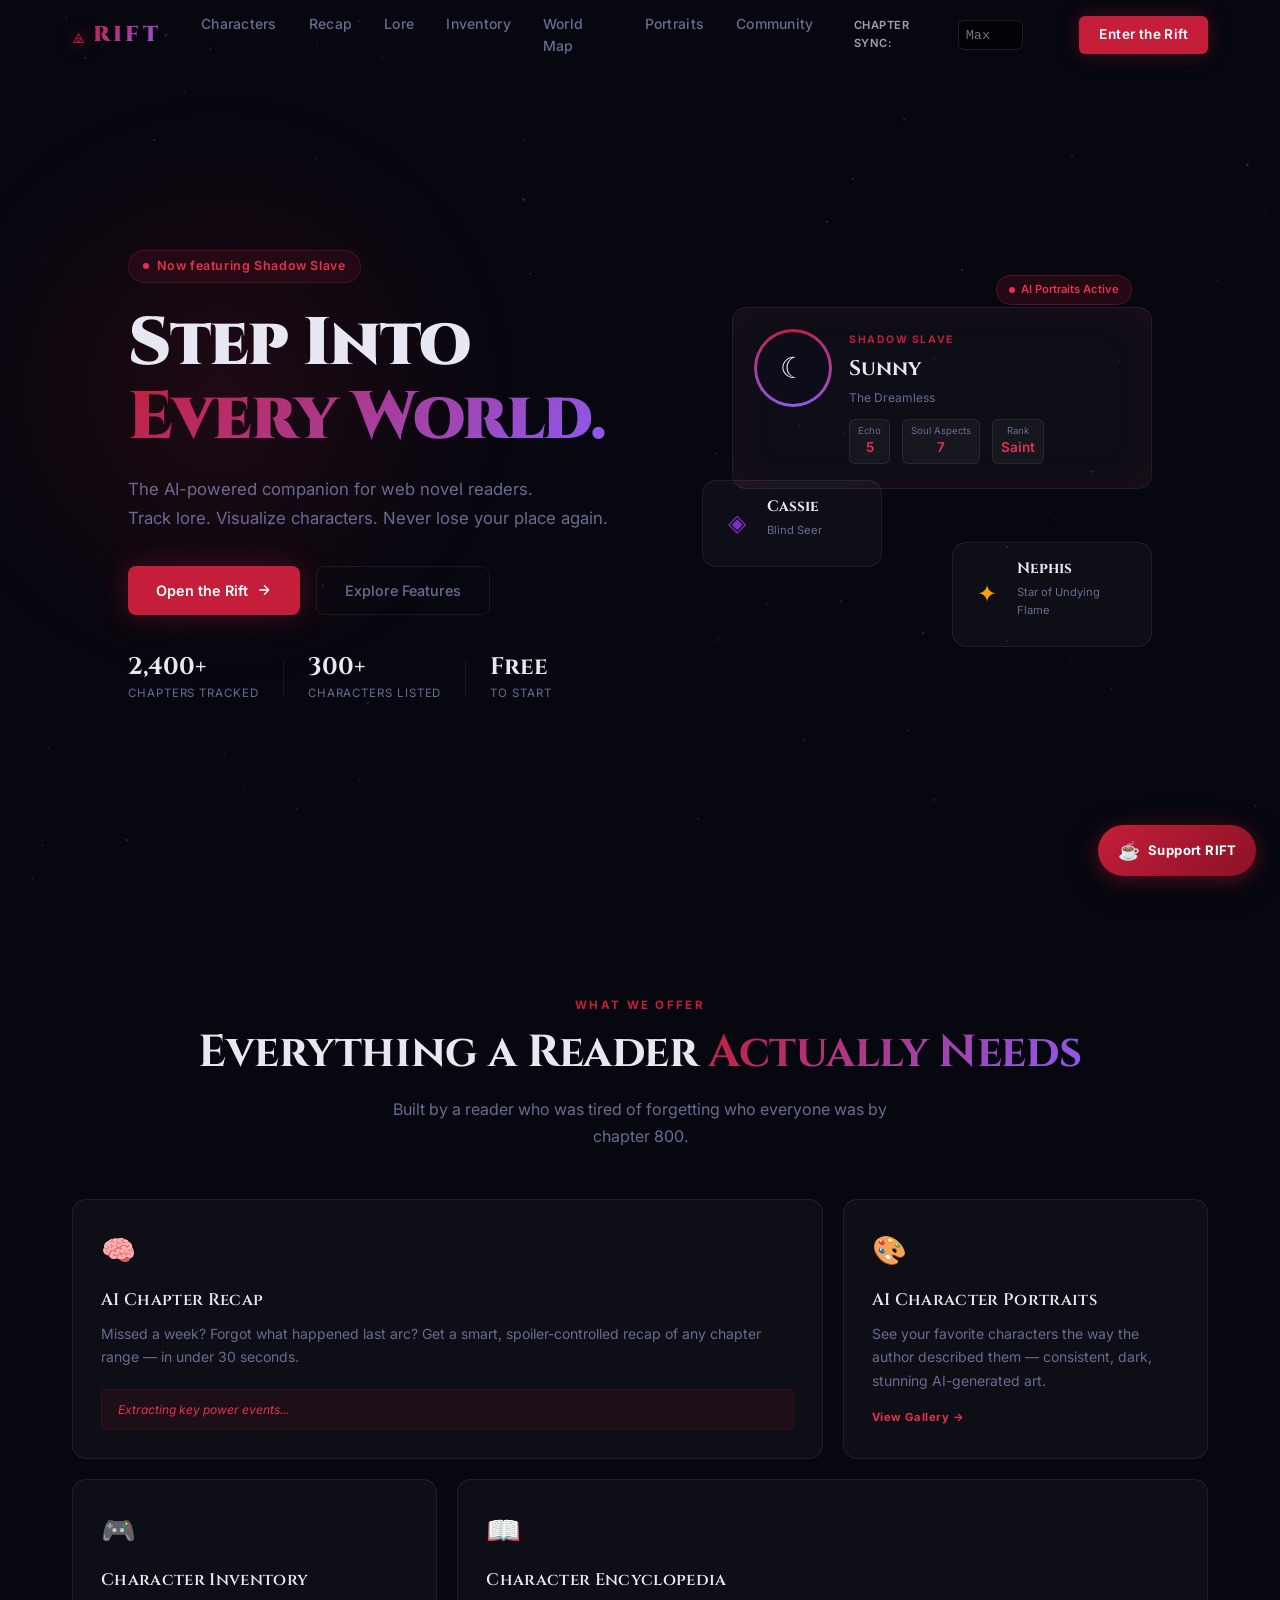
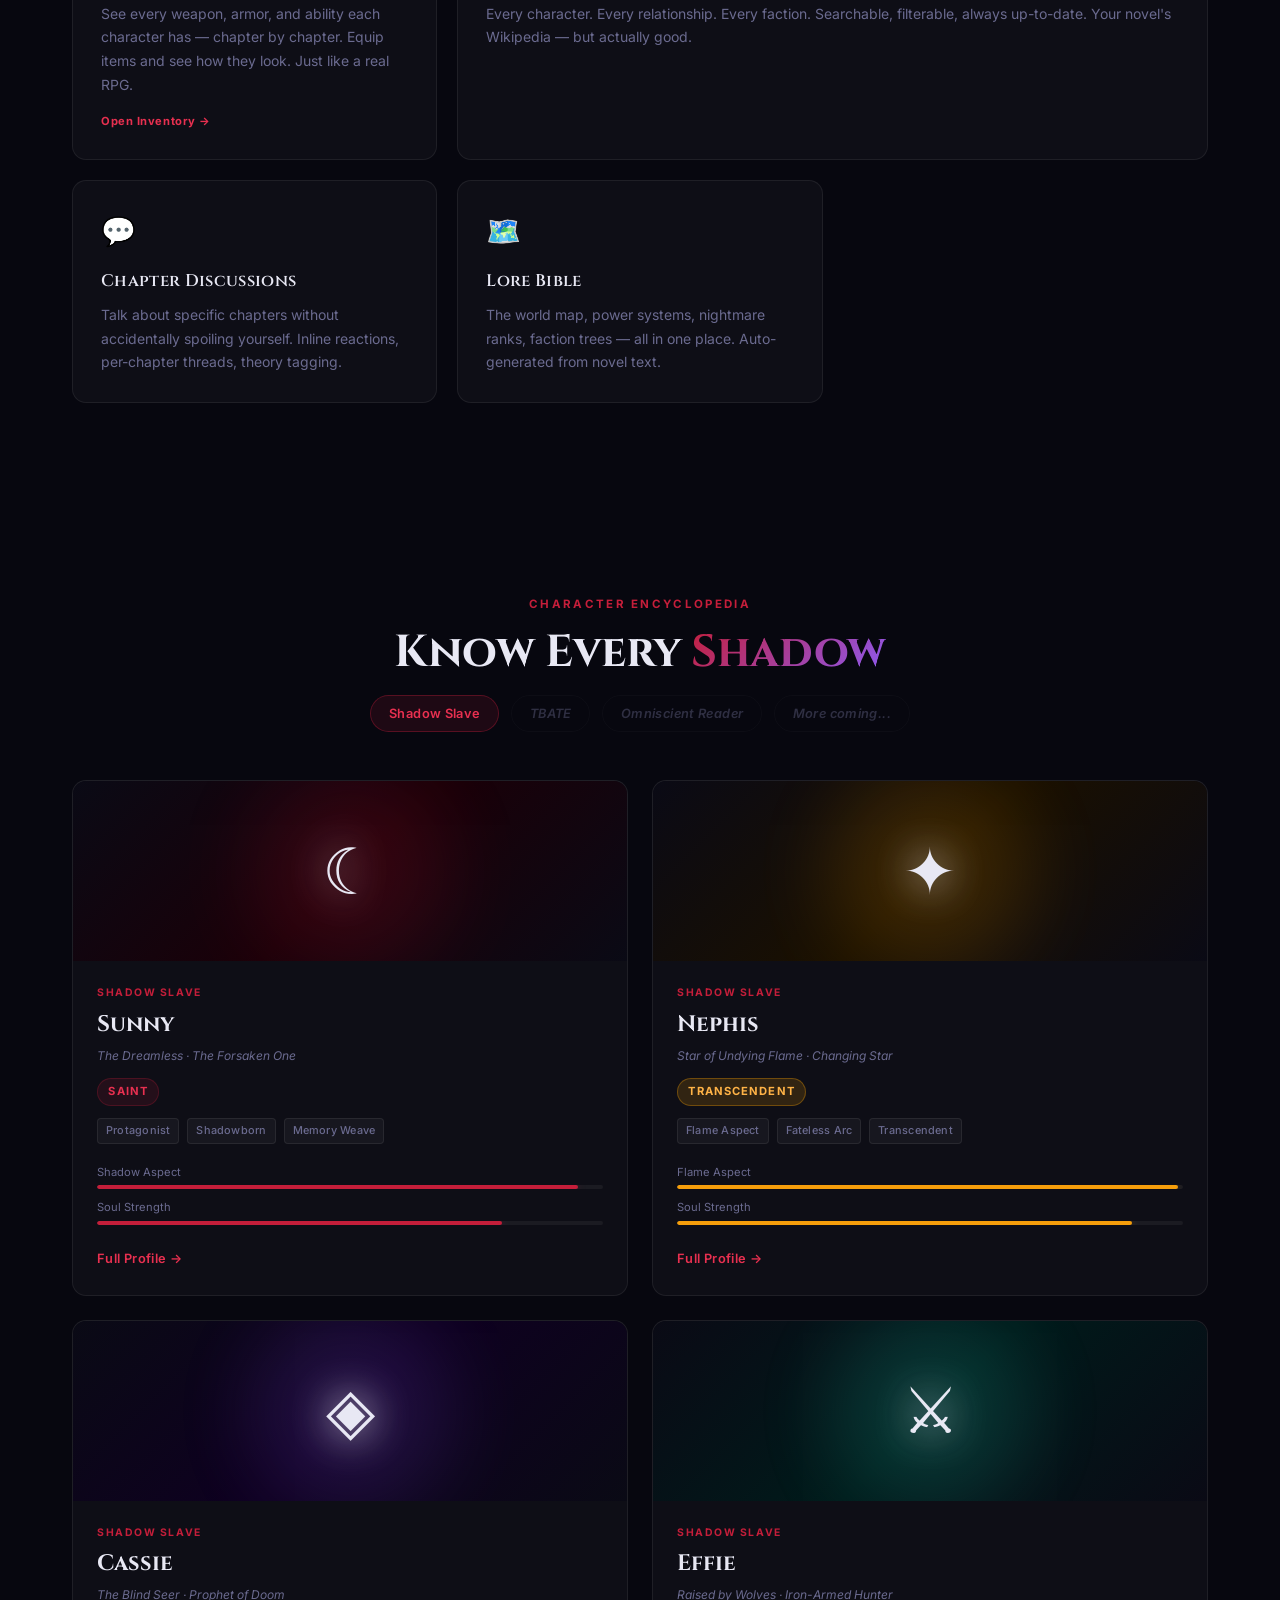
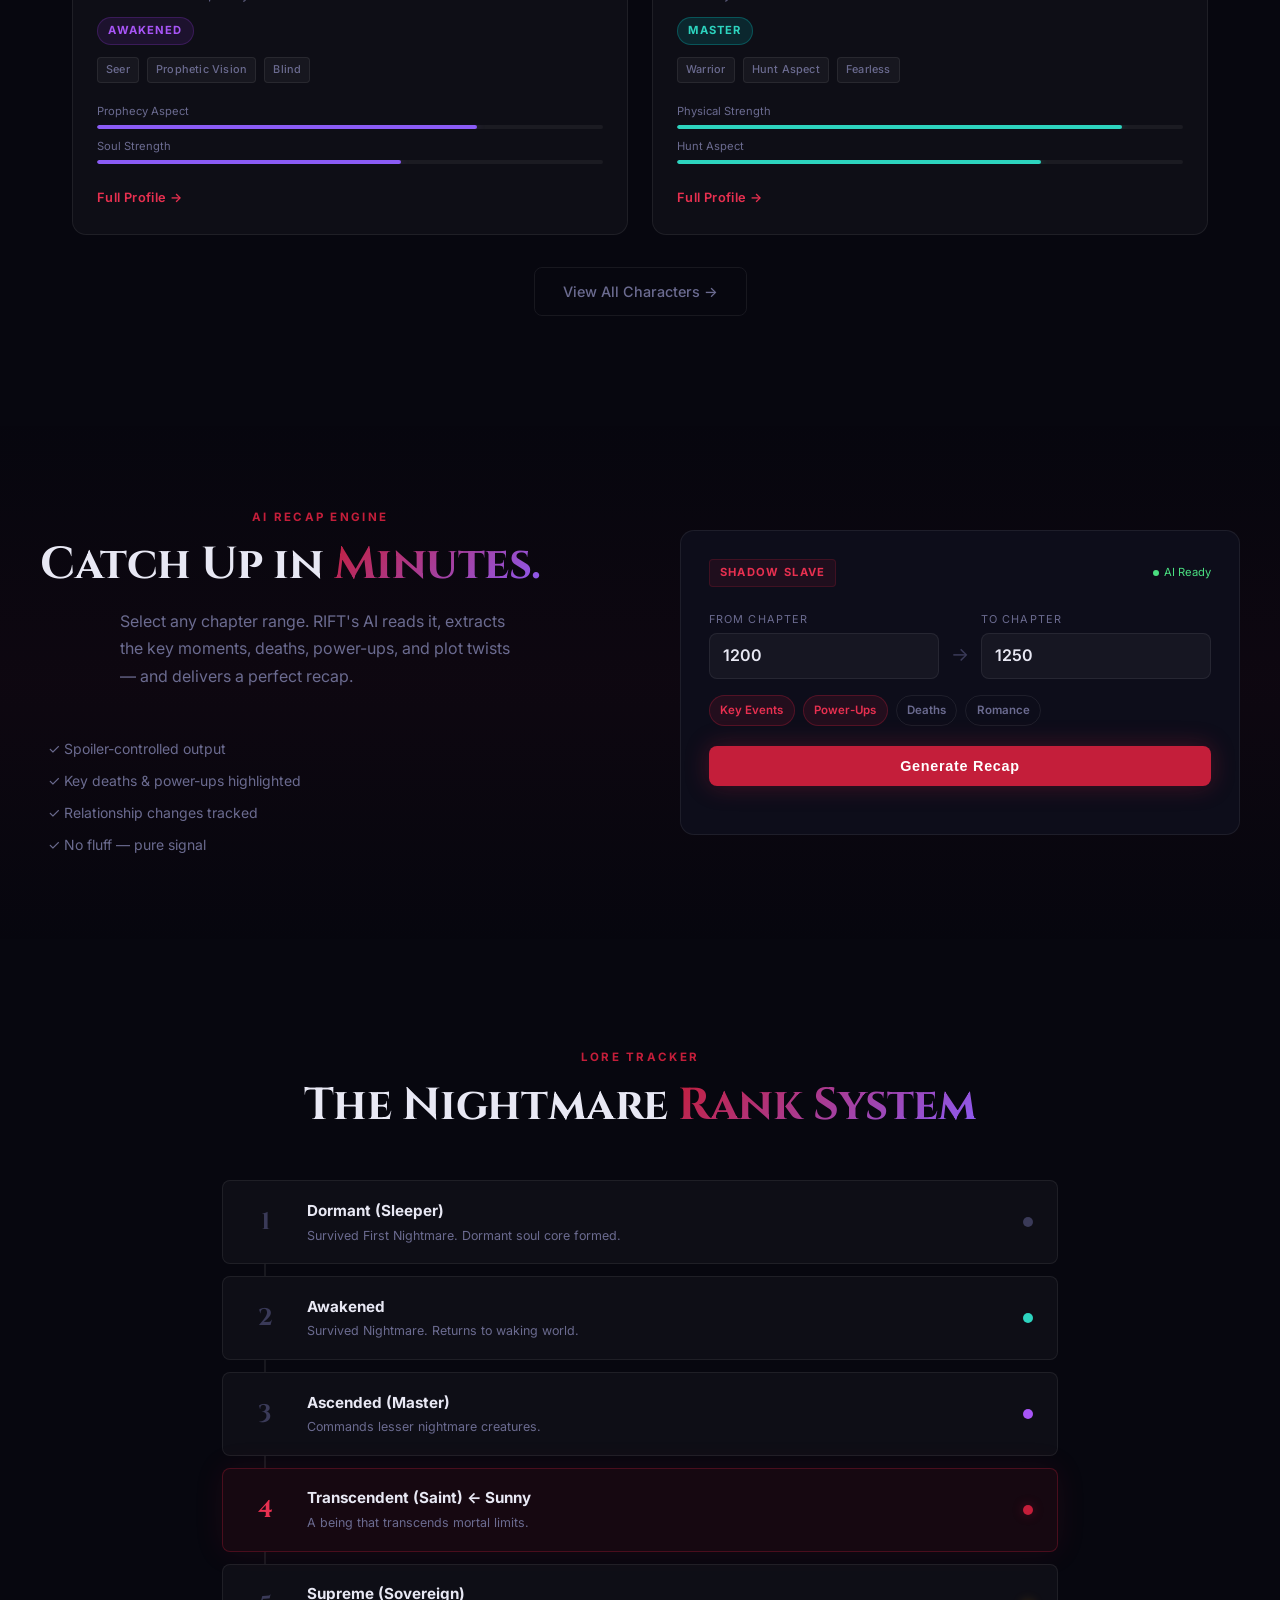
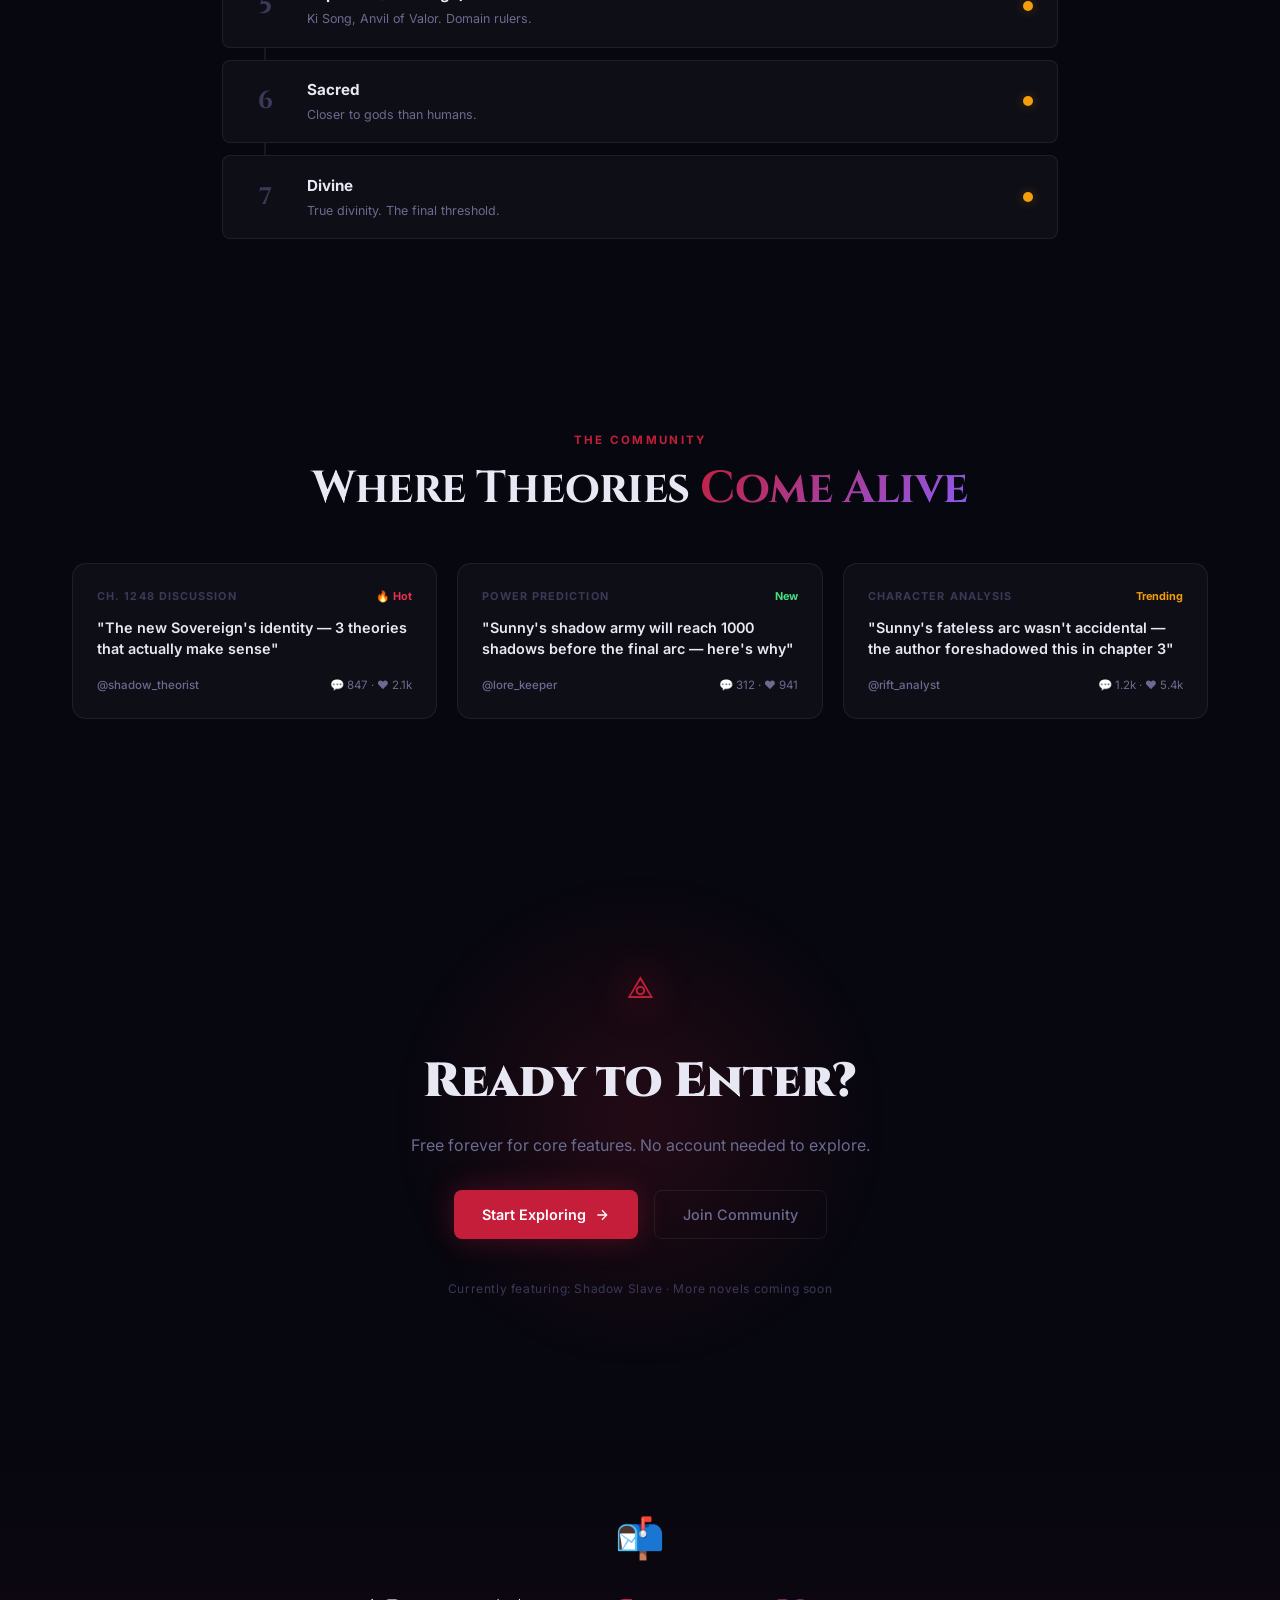
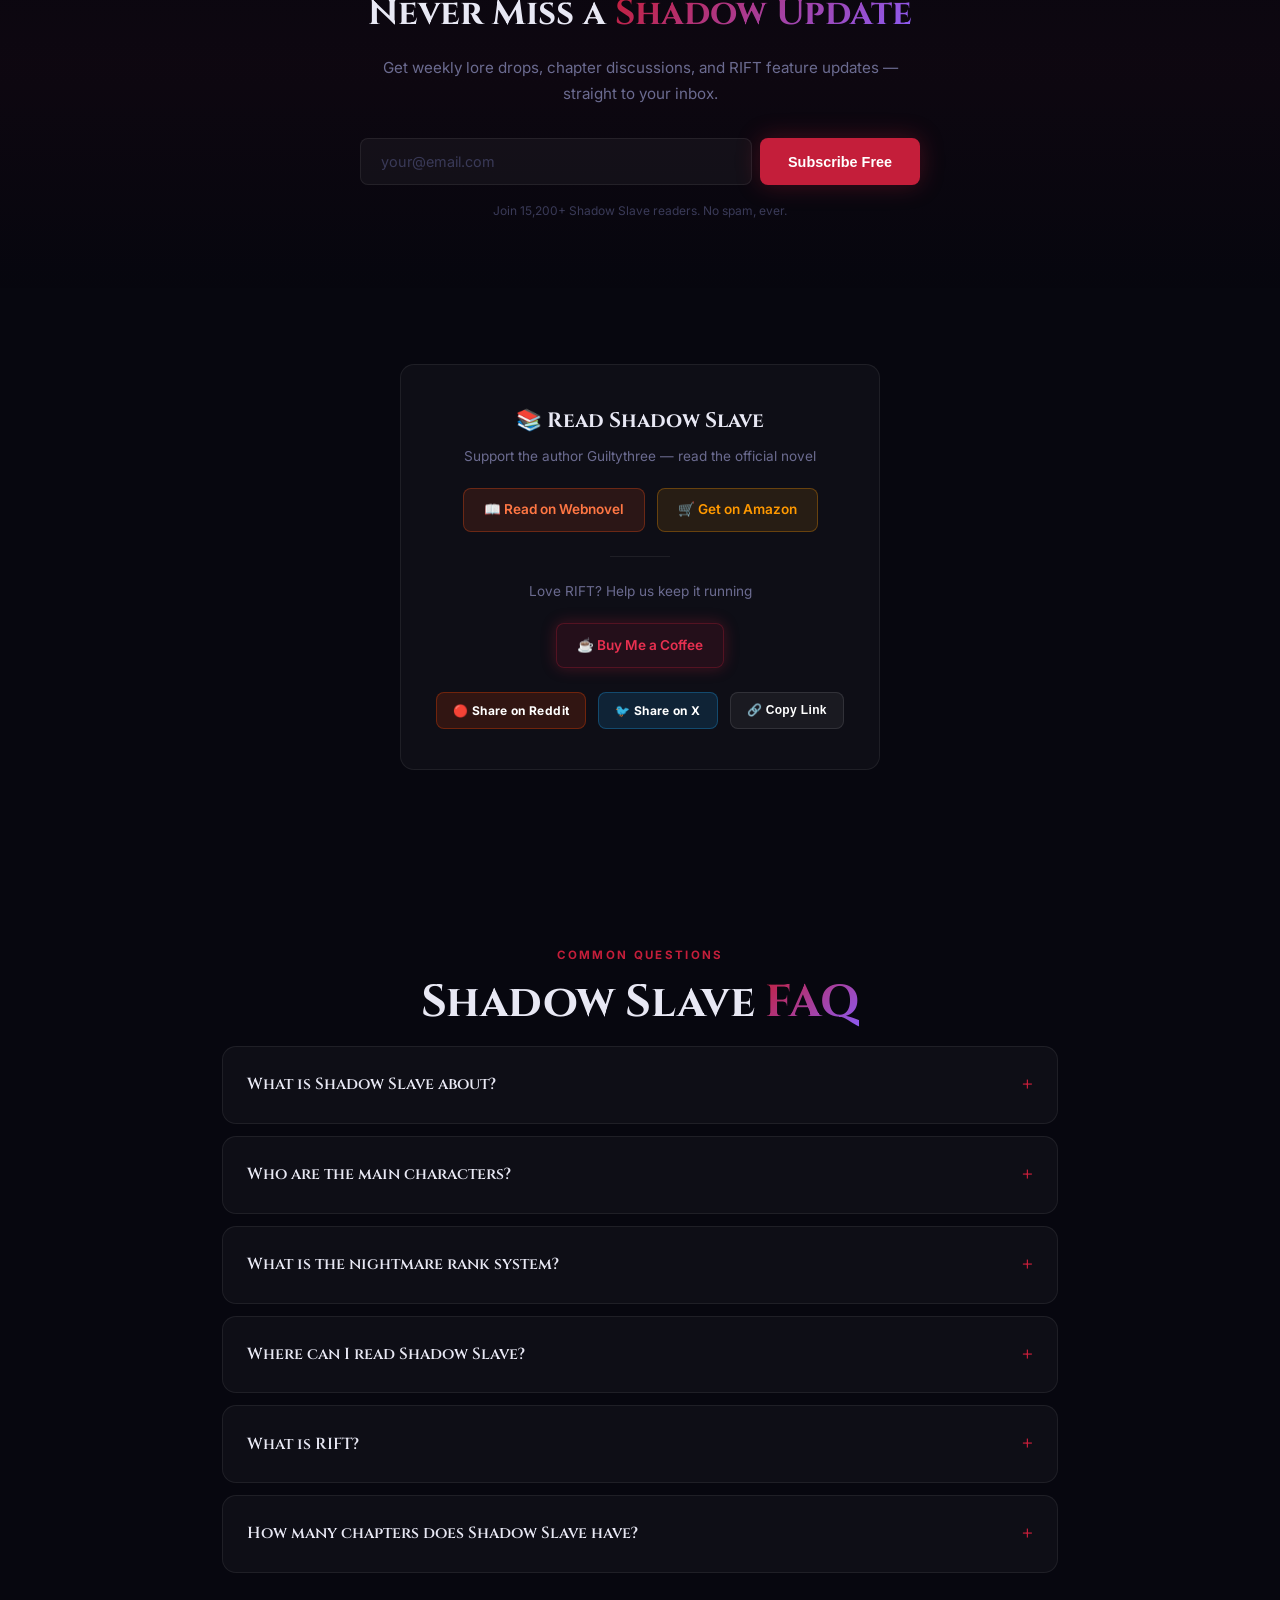
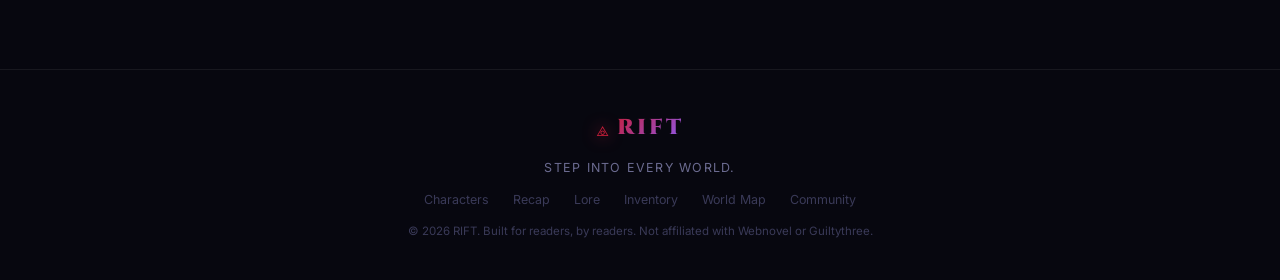
==== commit 067efecf: "Fix Cassie Arrow Clan ref, add Portraits to nav, fix Effie key moment" ====
--- a/index.html
+++ b/index.html
@@ -136,6 +136,7 @@
                 <a href="lore.html">Lore</a>
                 <a href="inventory.html">Inventory</a>
                 <a href="map.html">World Map</a>
+                <a href="portraits.html">Portraits</a>
                 <a href="community.html">Community</a>
             </div>
             <div class="nav-sync" title="Spoiler-Free Sync: Hide content beyond this chapter" style="display:flex; align-items:center; gap:0.5rem; margin-right: 1rem;">
@@ -153,6 +154,7 @@
             <a href="lore.html">Lore</a>
             <a href="inventory.html">Inventory</a>
             <a href="map.html">World Map</a>
+            <a href="portraits.html">Portraits</a>
             <a href="community.html">Community</a>
             <a href="characters.html" class="nav-cta">Enter the Rift</a>
         </div>
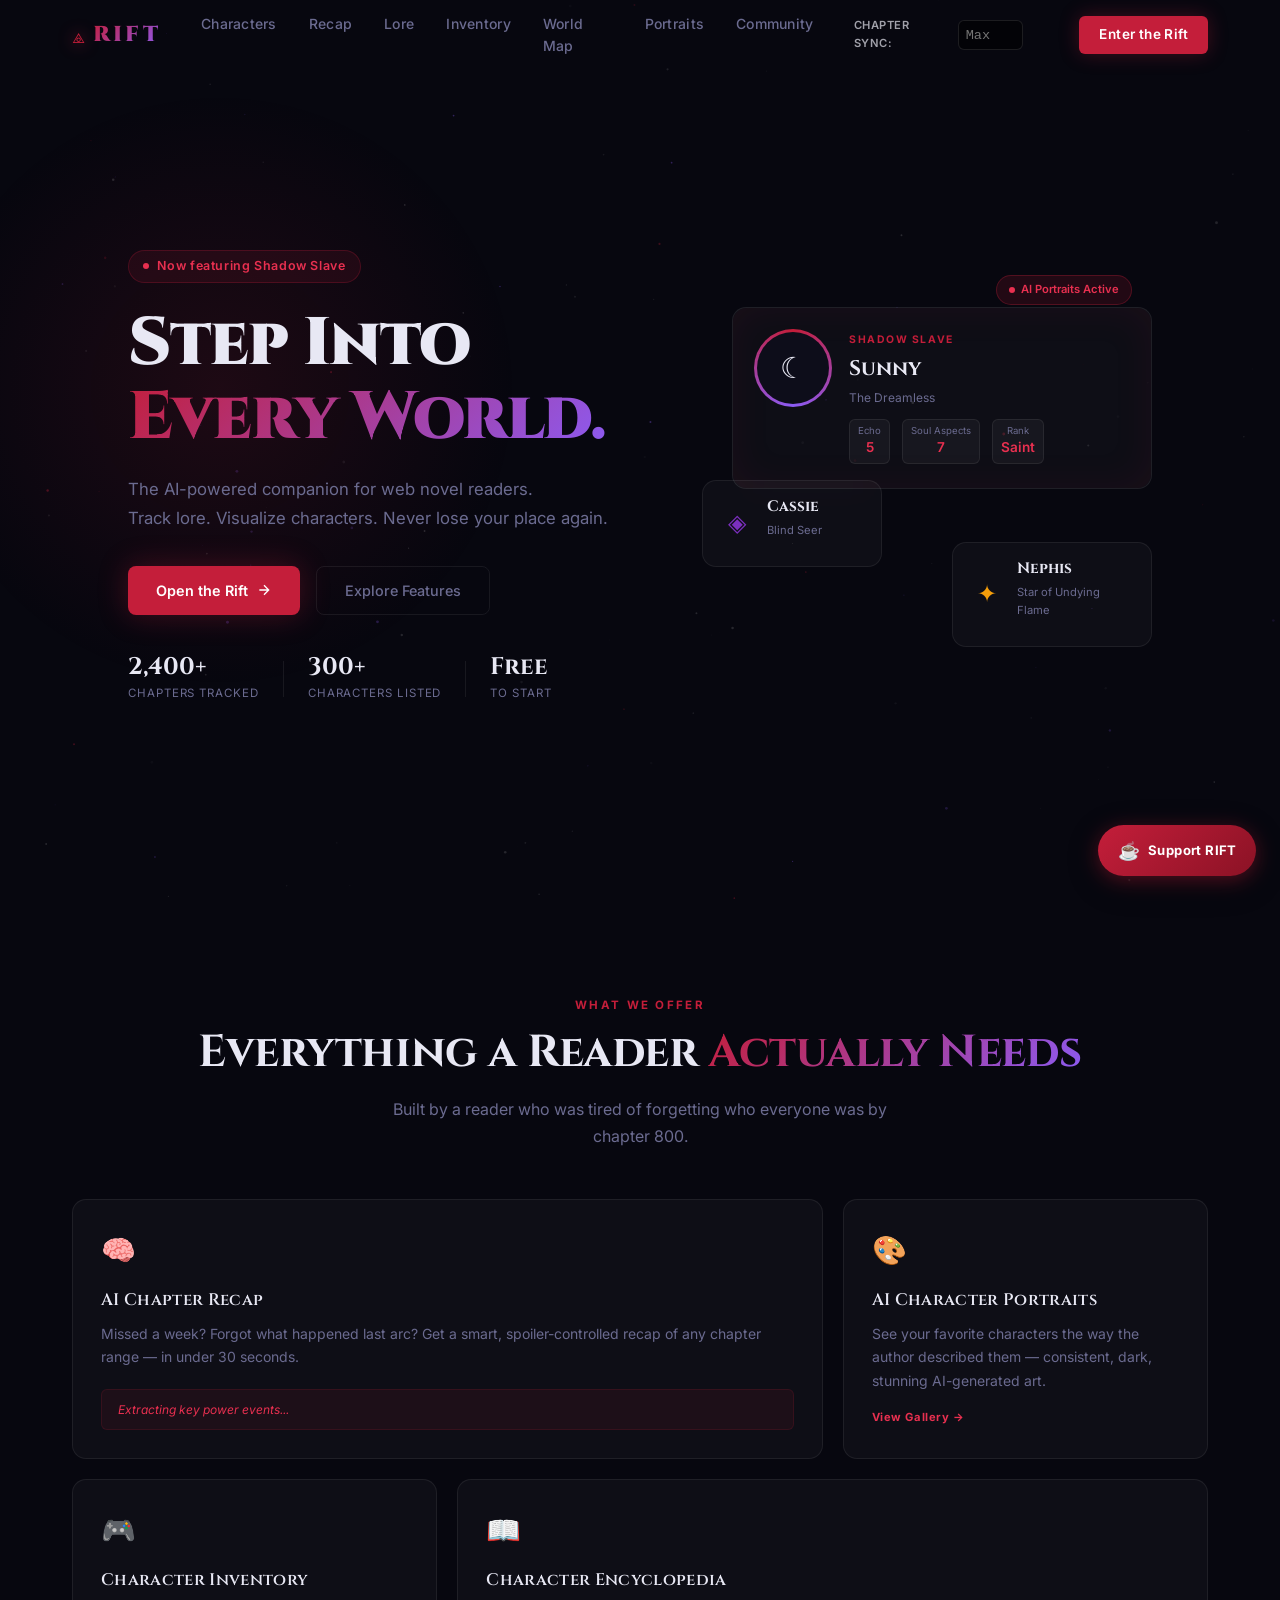
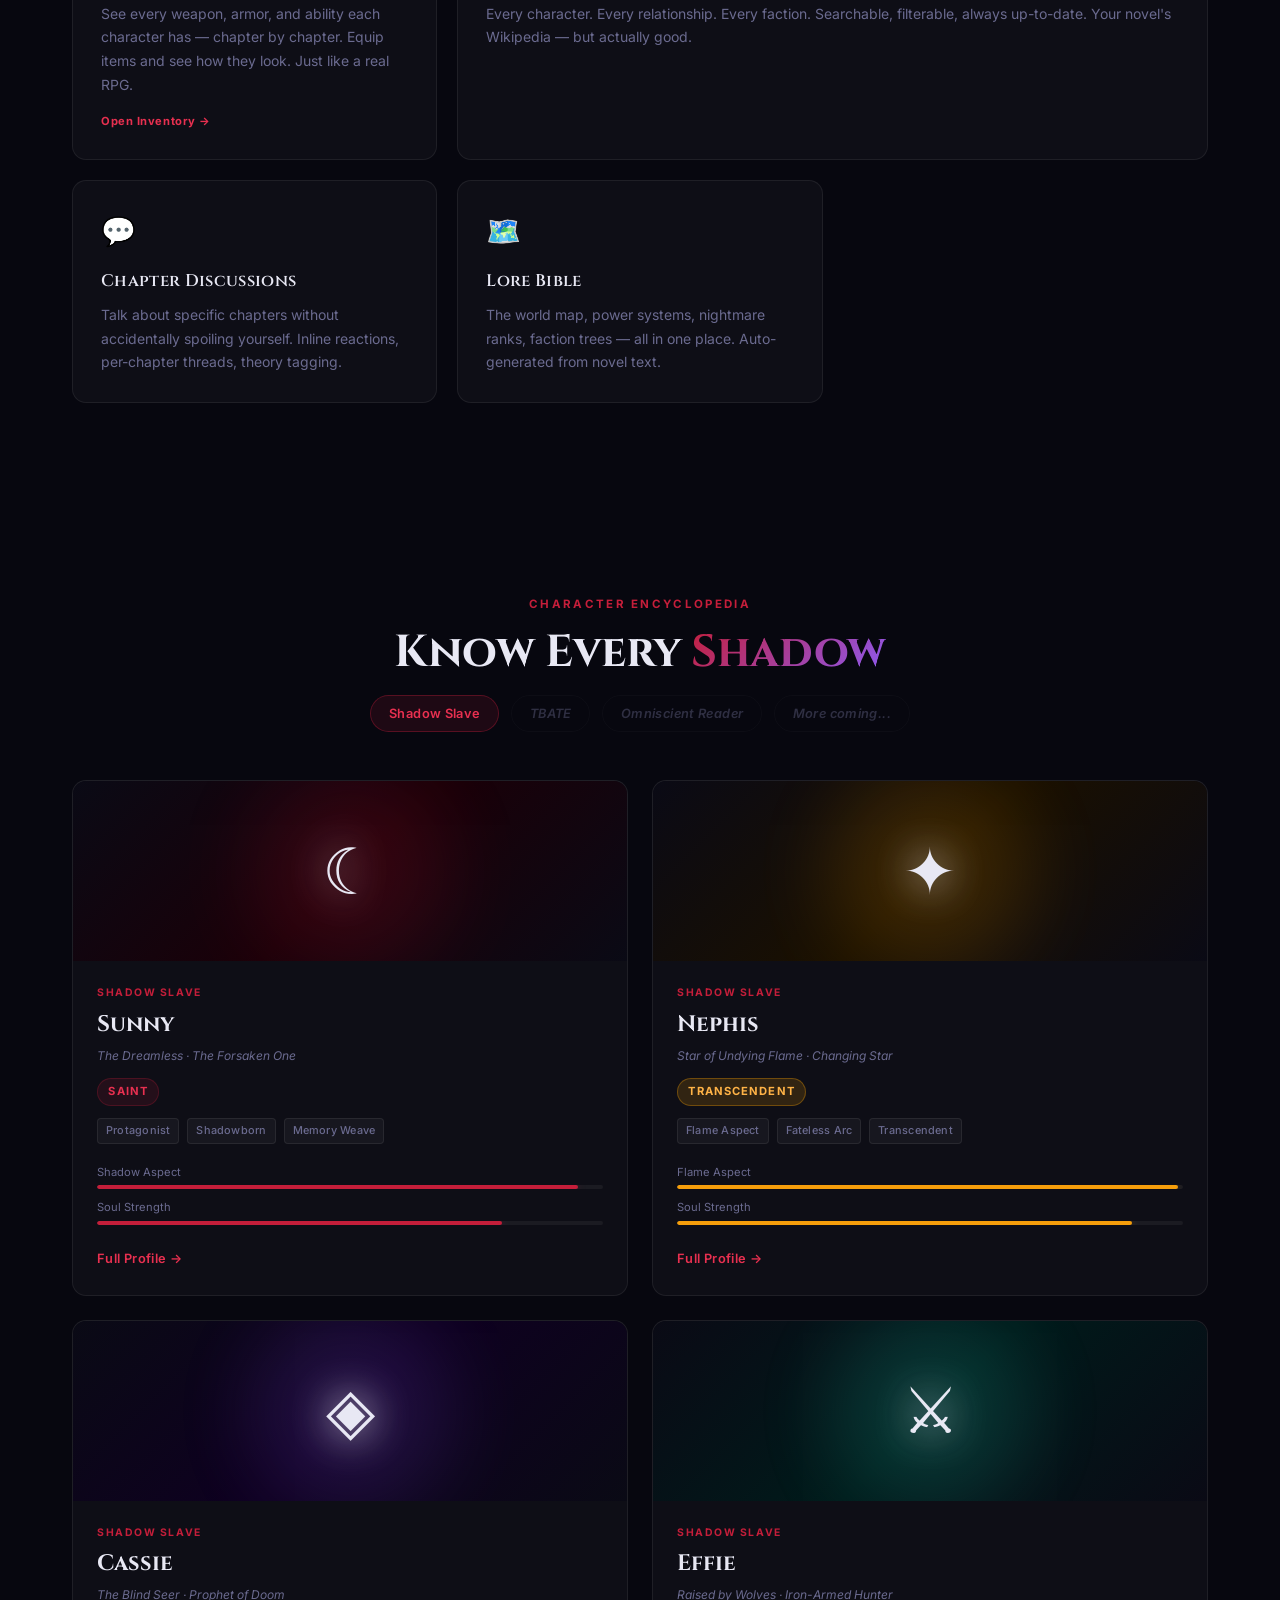
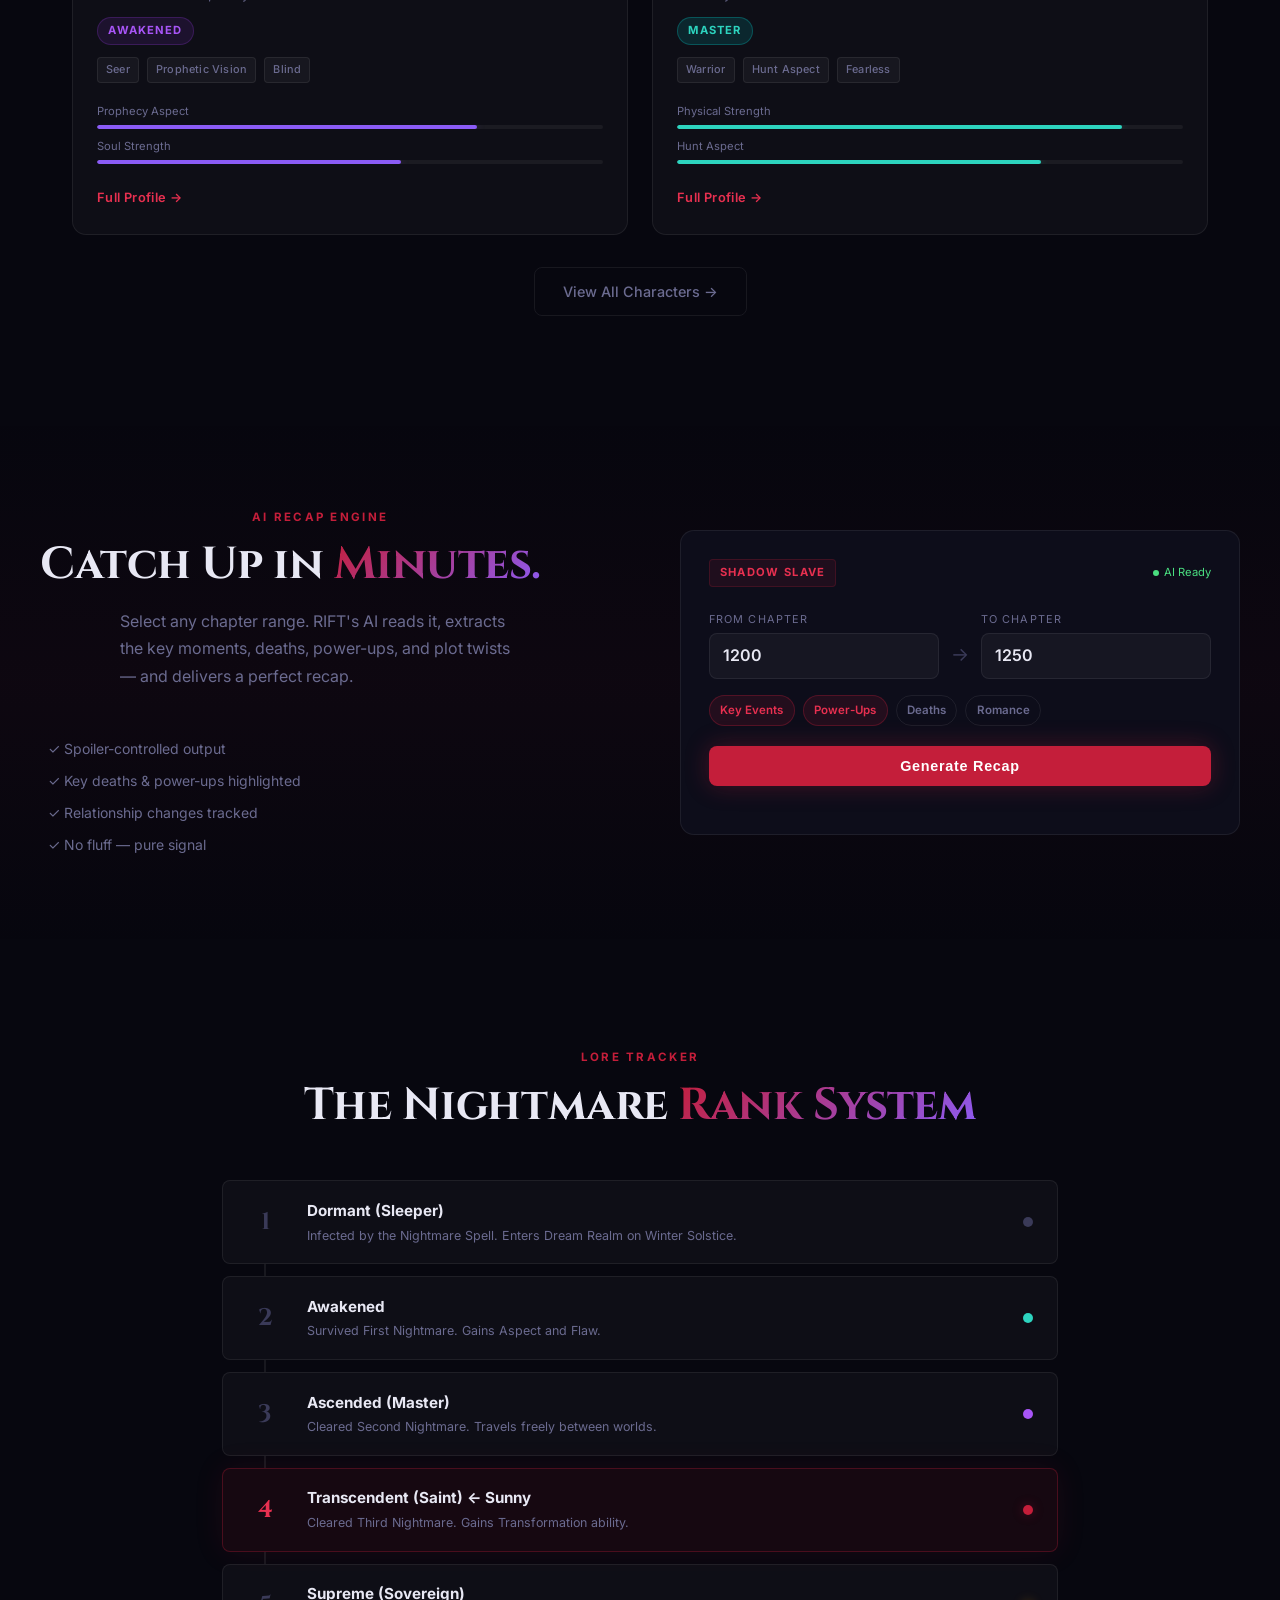
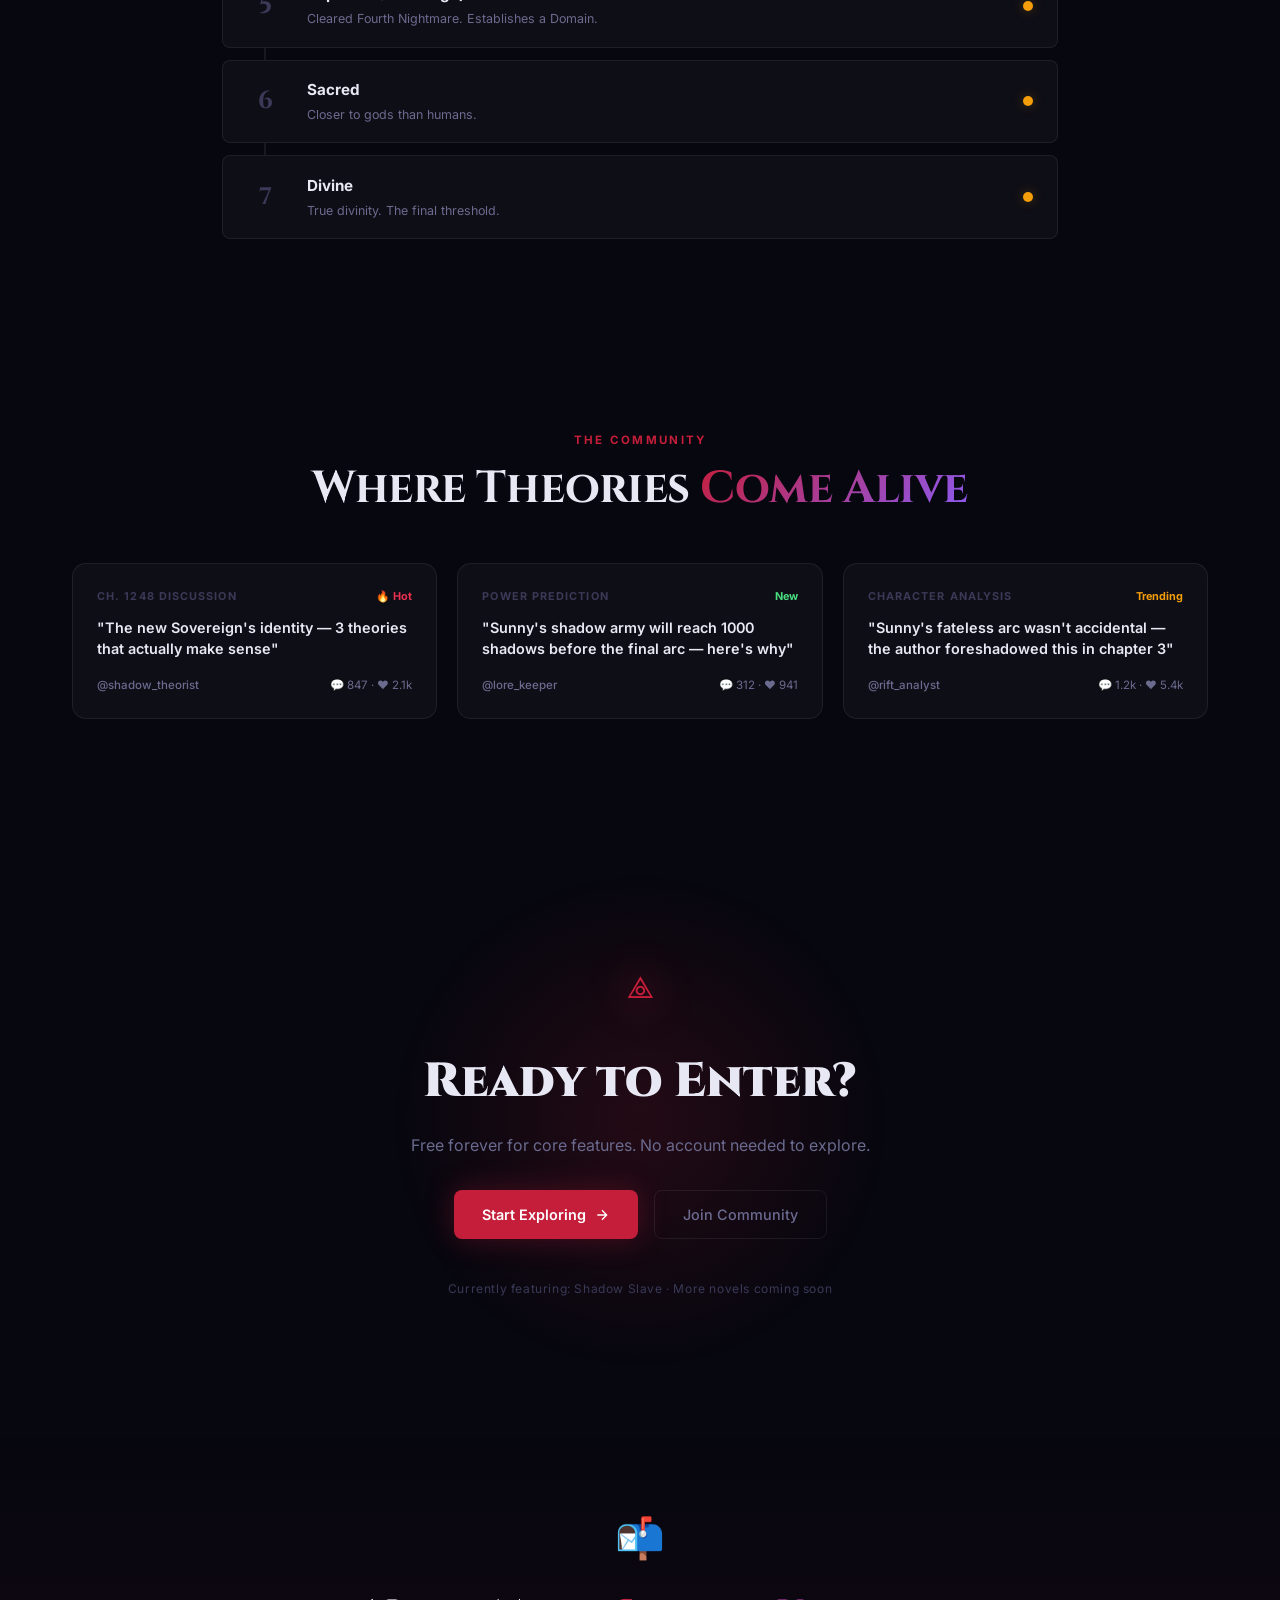
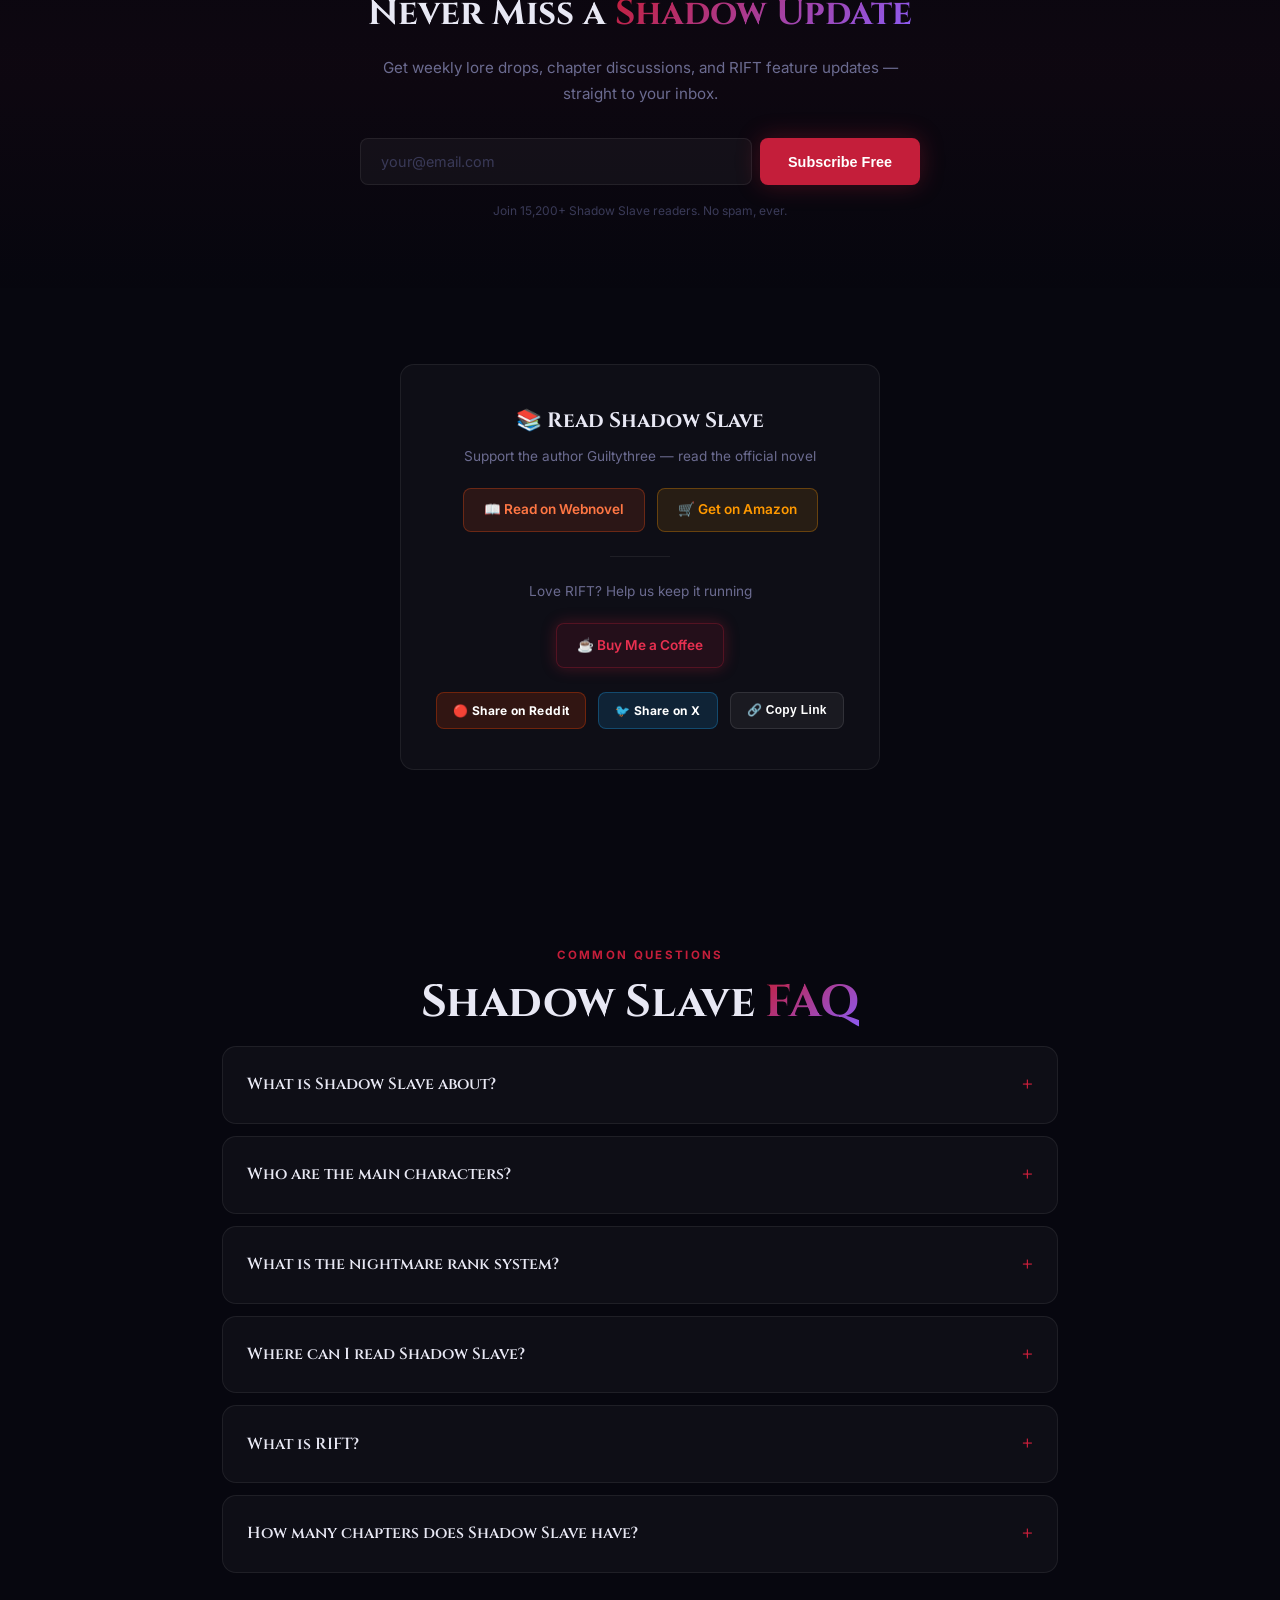
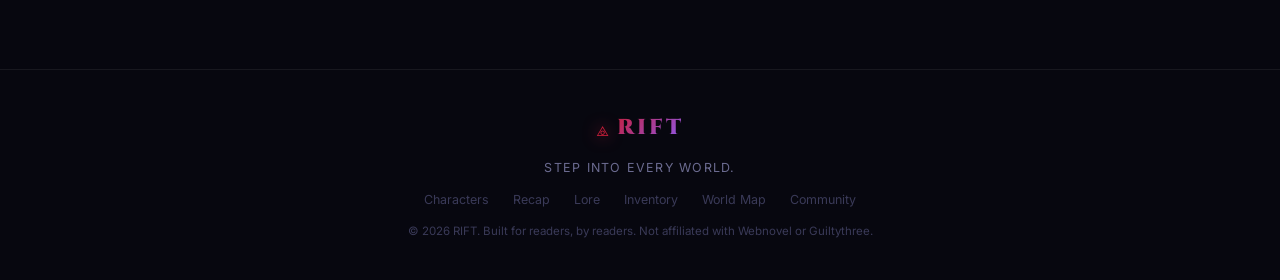
==== commit e8641fd9: "Wiki-verified lore: fix Cassie faction to Clan Valor, fix all rank descriptions, fix Sleeper/Awakene" ====
--- a/index.html
+++ b/index.html
@@ -537,7 +537,7 @@
                 <div class="rank-num">1</div>
                 <div class="rank-info">
                     <div class="rank-name">Dormant (Sleeper)</div>
-                    <div class="rank-desc">Survived First Nightmare. Dormant soul core formed.</div>
+                    <div class="rank-desc">Infected by the Nightmare Spell. Enters Dream Realm on Winter Solstice.</div>
                 </div>
                 <div class="rank-indicator dormant-color"></div>
             </div>
@@ -546,7 +546,7 @@
                 <div class="rank-num">2</div>
                 <div class="rank-info">
                     <div class="rank-name">Awakened</div>
-                    <div class="rank-desc">Survived Nightmare. Returns to waking world.</div>
+                    <div class="rank-desc">Survived First Nightmare. Gains Aspect and Flaw.</div>
                 </div>
                 <div class="rank-indicator awakened-color"></div>
             </div>
@@ -555,7 +555,7 @@
                 <div class="rank-num">3</div>
                 <div class="rank-info">
                     <div class="rank-name">Ascended (Master)</div>
-                    <div class="rank-desc">Commands lesser nightmare creatures.</div>
+                    <div class="rank-desc">Cleared Second Nightmare. Travels freely between worlds.</div>
                 </div>
                 <div class="rank-indicator master-color"></div>
             </div>
@@ -564,7 +564,7 @@
                 <div class="rank-num">4</div>
                 <div class="rank-info">
                     <div class="rank-name">Transcendent (Saint) ← Sunny</div>
-                    <div class="rank-desc">A being that transcends mortal limits.</div>
+                    <div class="rank-desc">Cleared Third Nightmare. Gains Transformation ability.</div>
                 </div>
                 <div class="rank-indicator saint-color"></div>
             </div>
@@ -573,7 +573,7 @@
                 <div class="rank-num">5</div>
                 <div class="rank-info">
                     <div class="rank-name">Supreme (Sovereign)</div>
-                    <div class="rank-desc">Ki Song, Anvil of Valor. Domain rulers.</div>
+                    <div class="rank-desc">Cleared Fourth Nightmare. Establishes a Domain.</div>
                 </div>
                 <div class="rank-indicator transcendent-color"></div>
             </div>
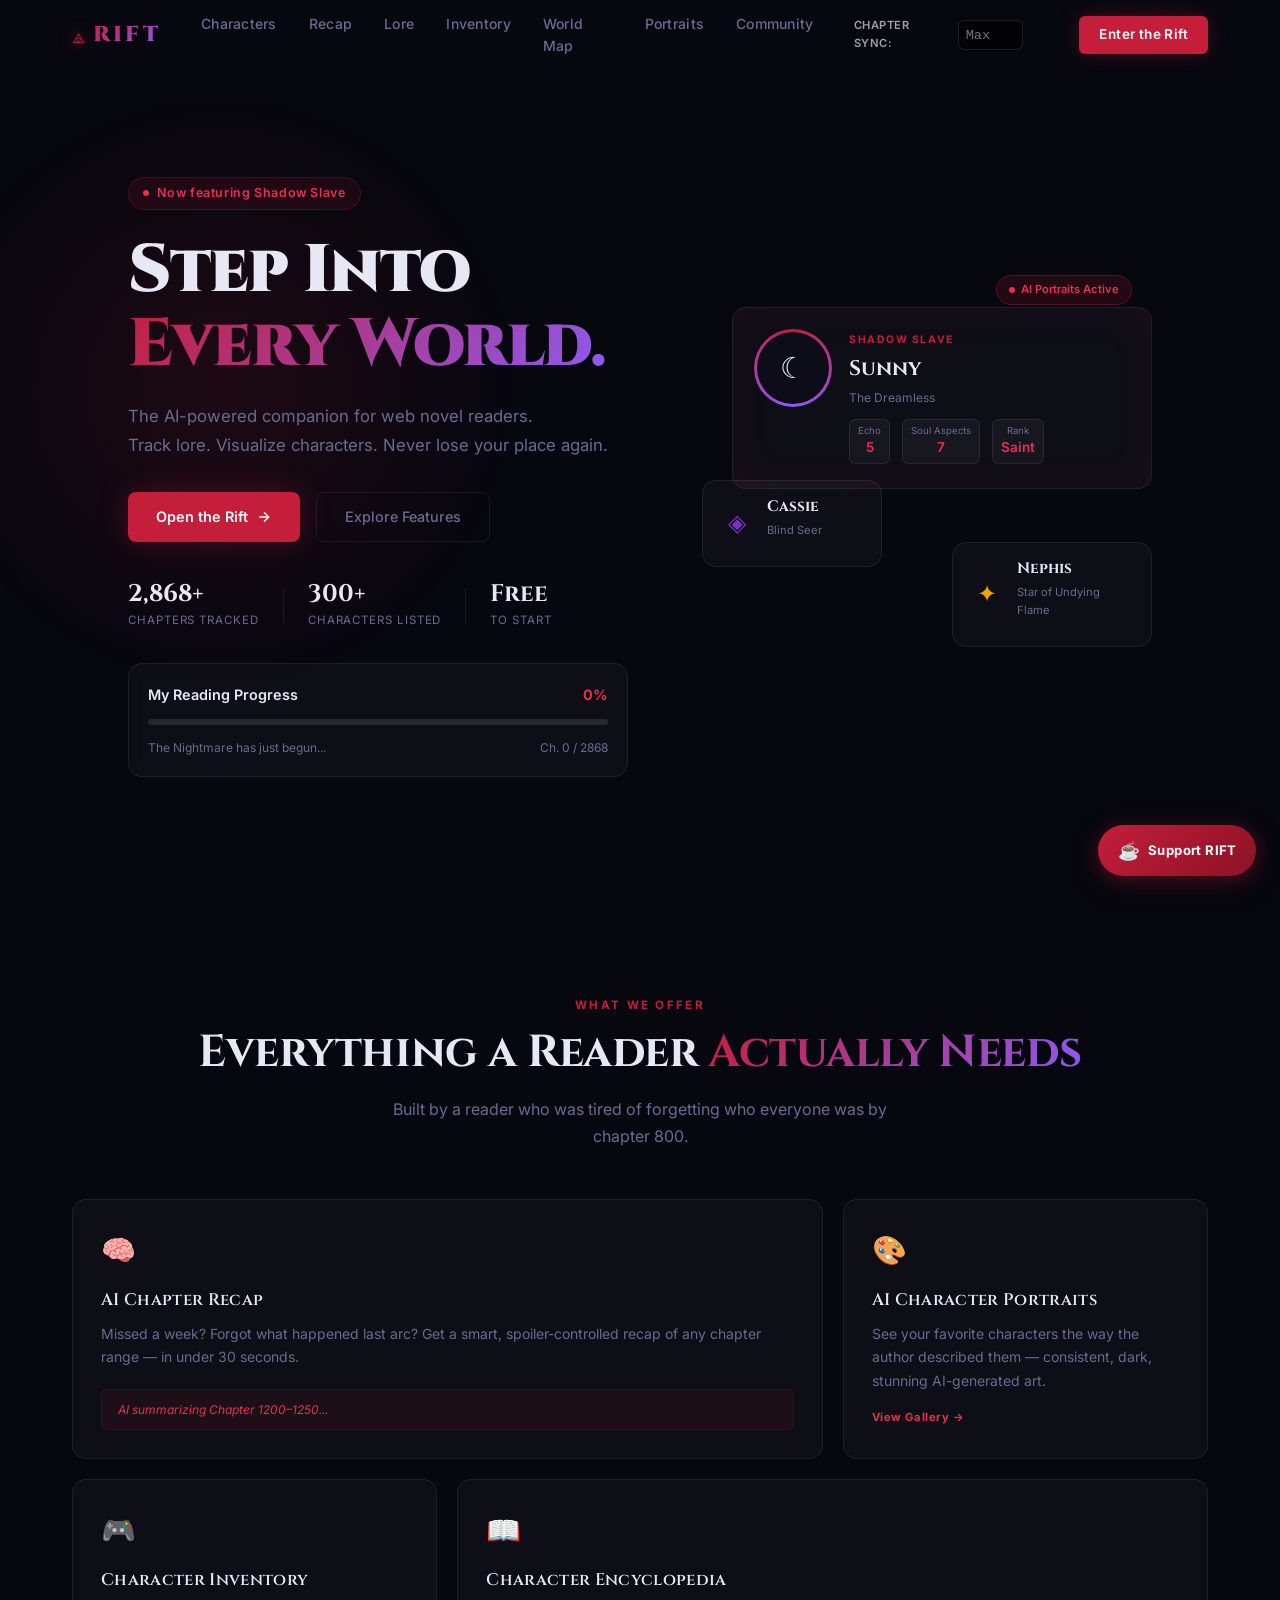
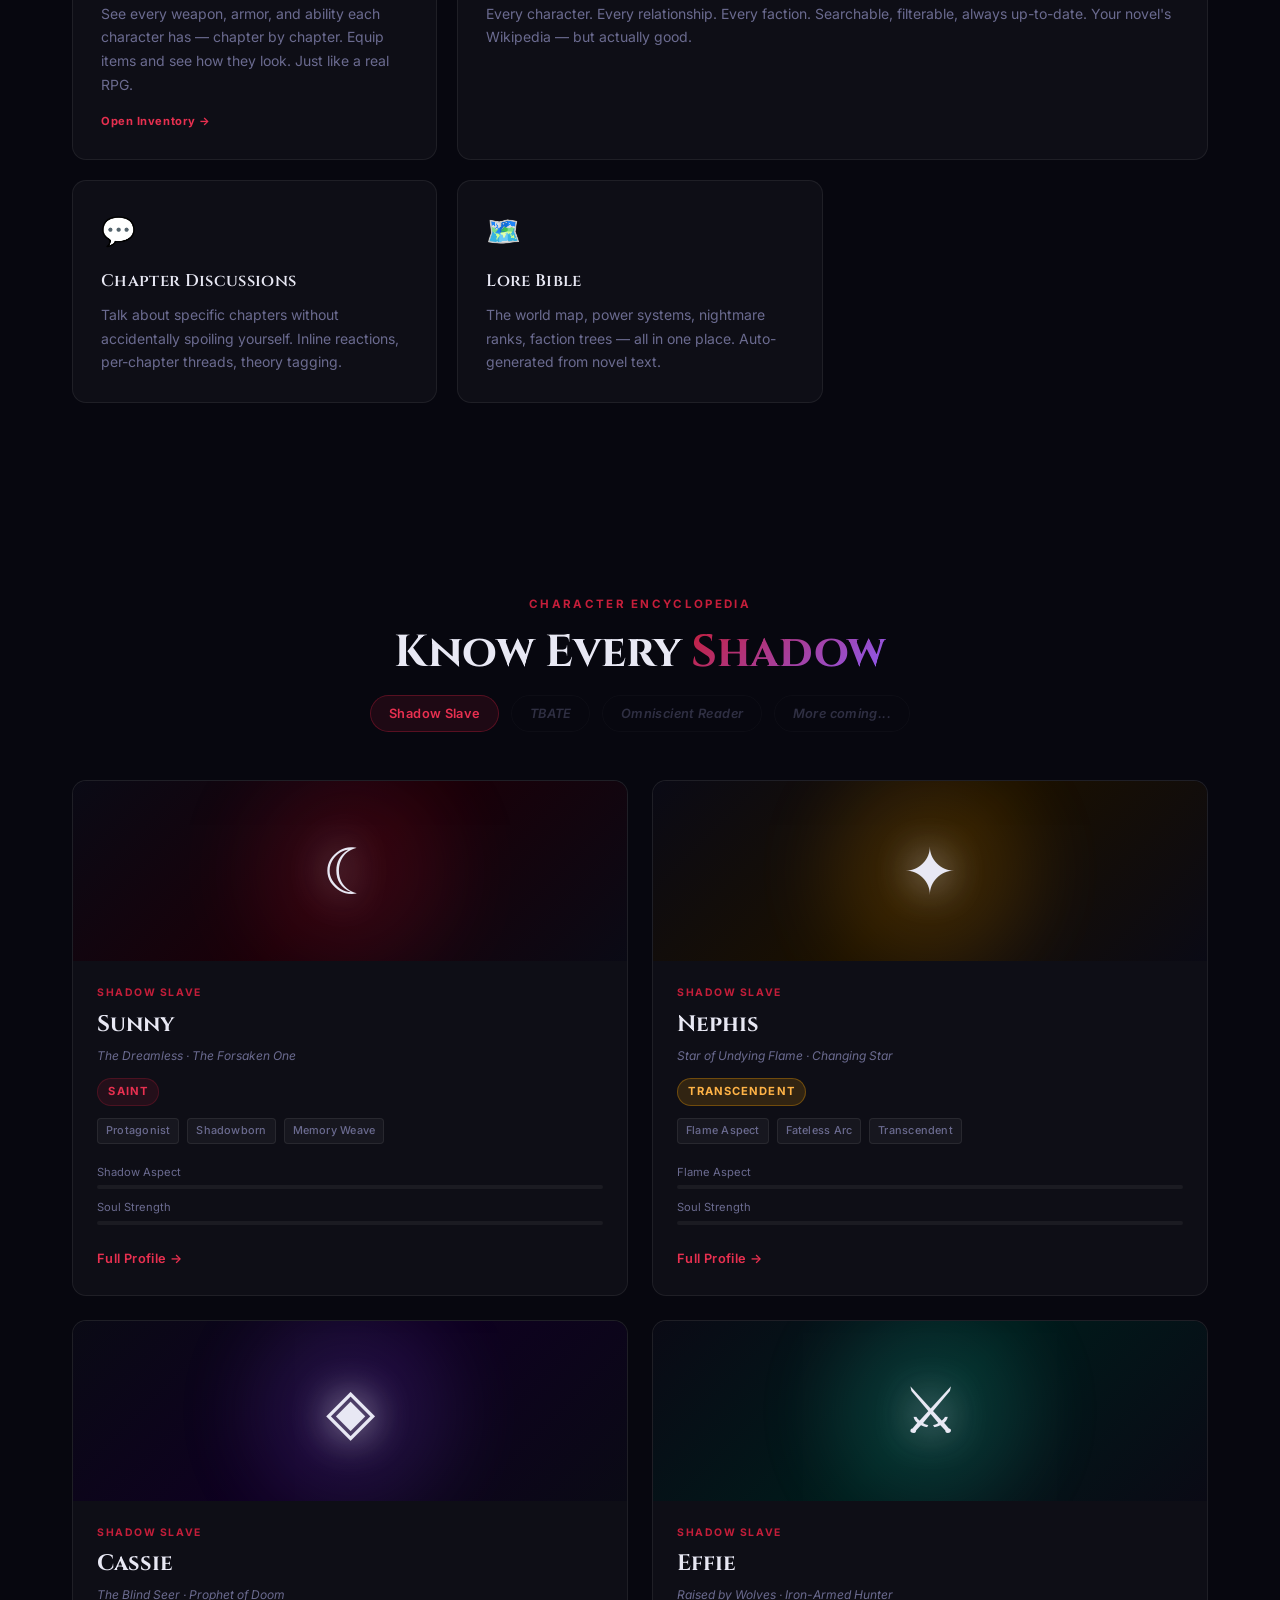
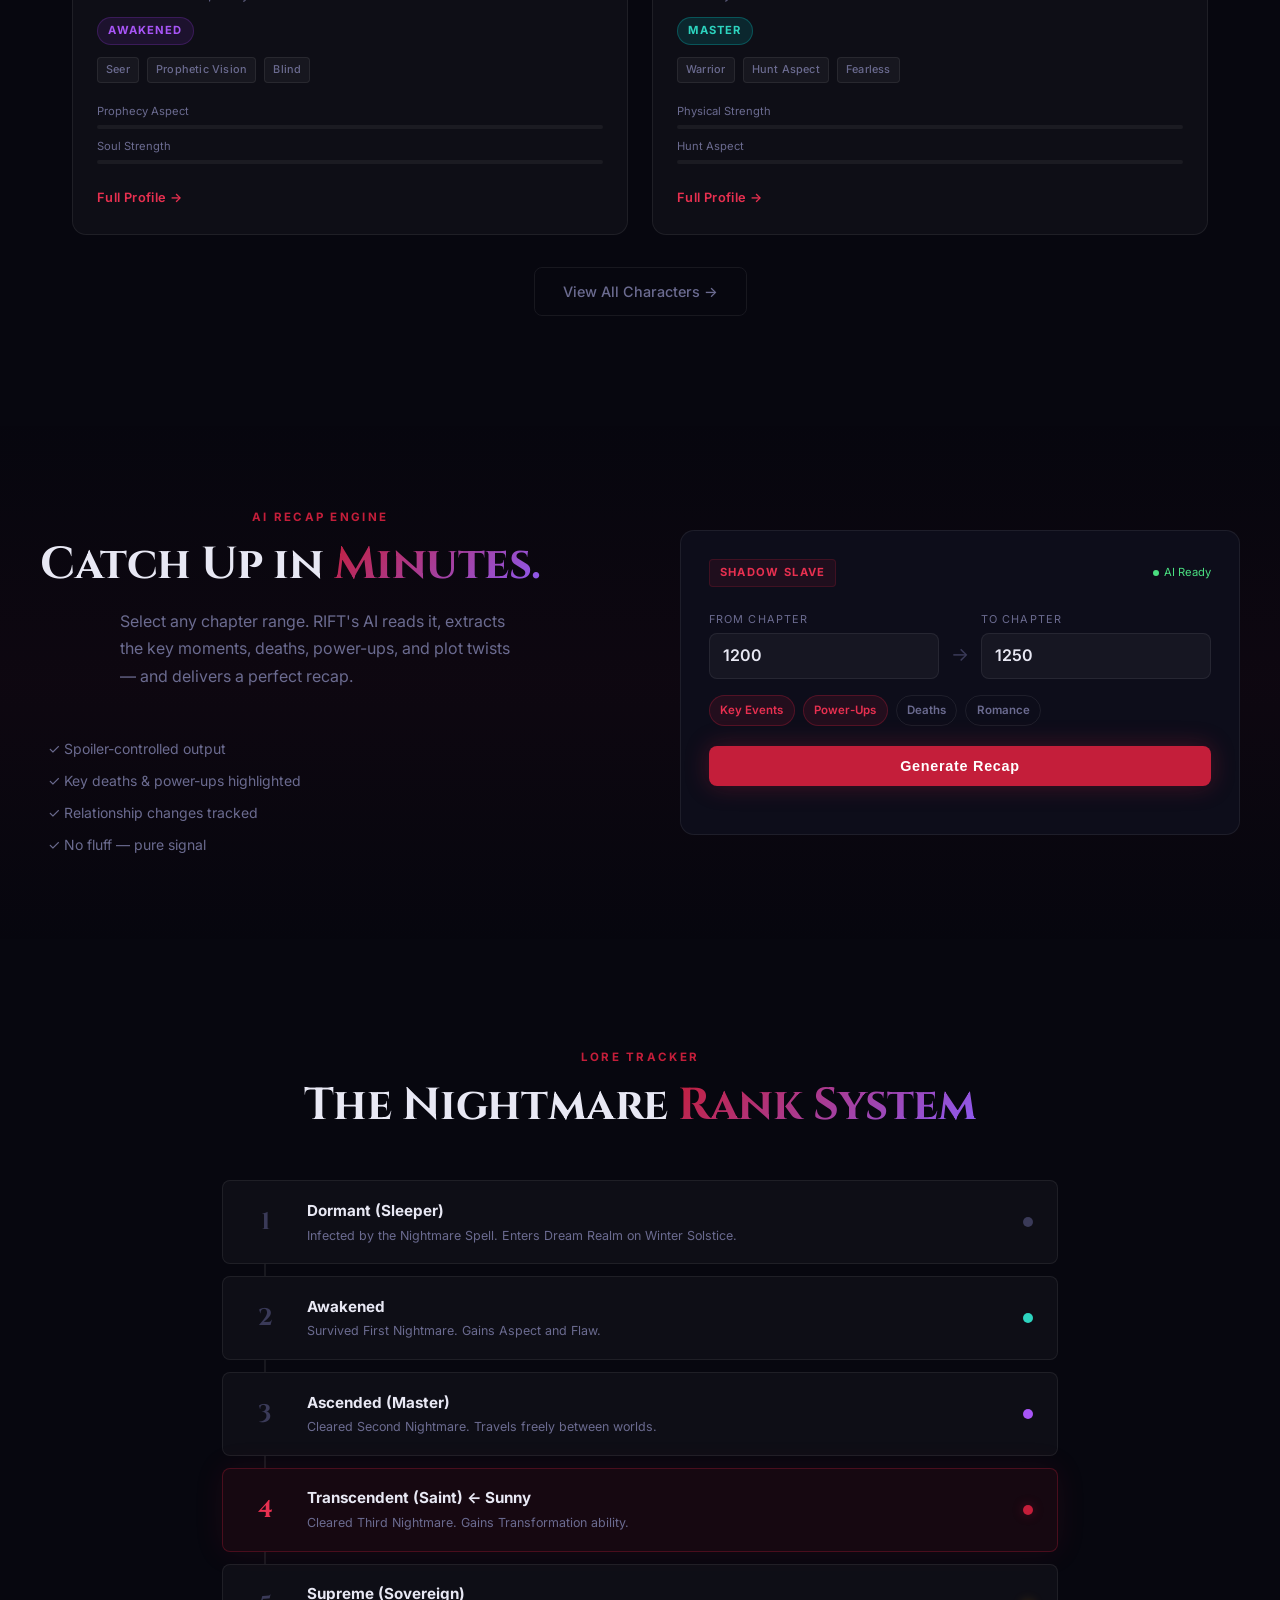
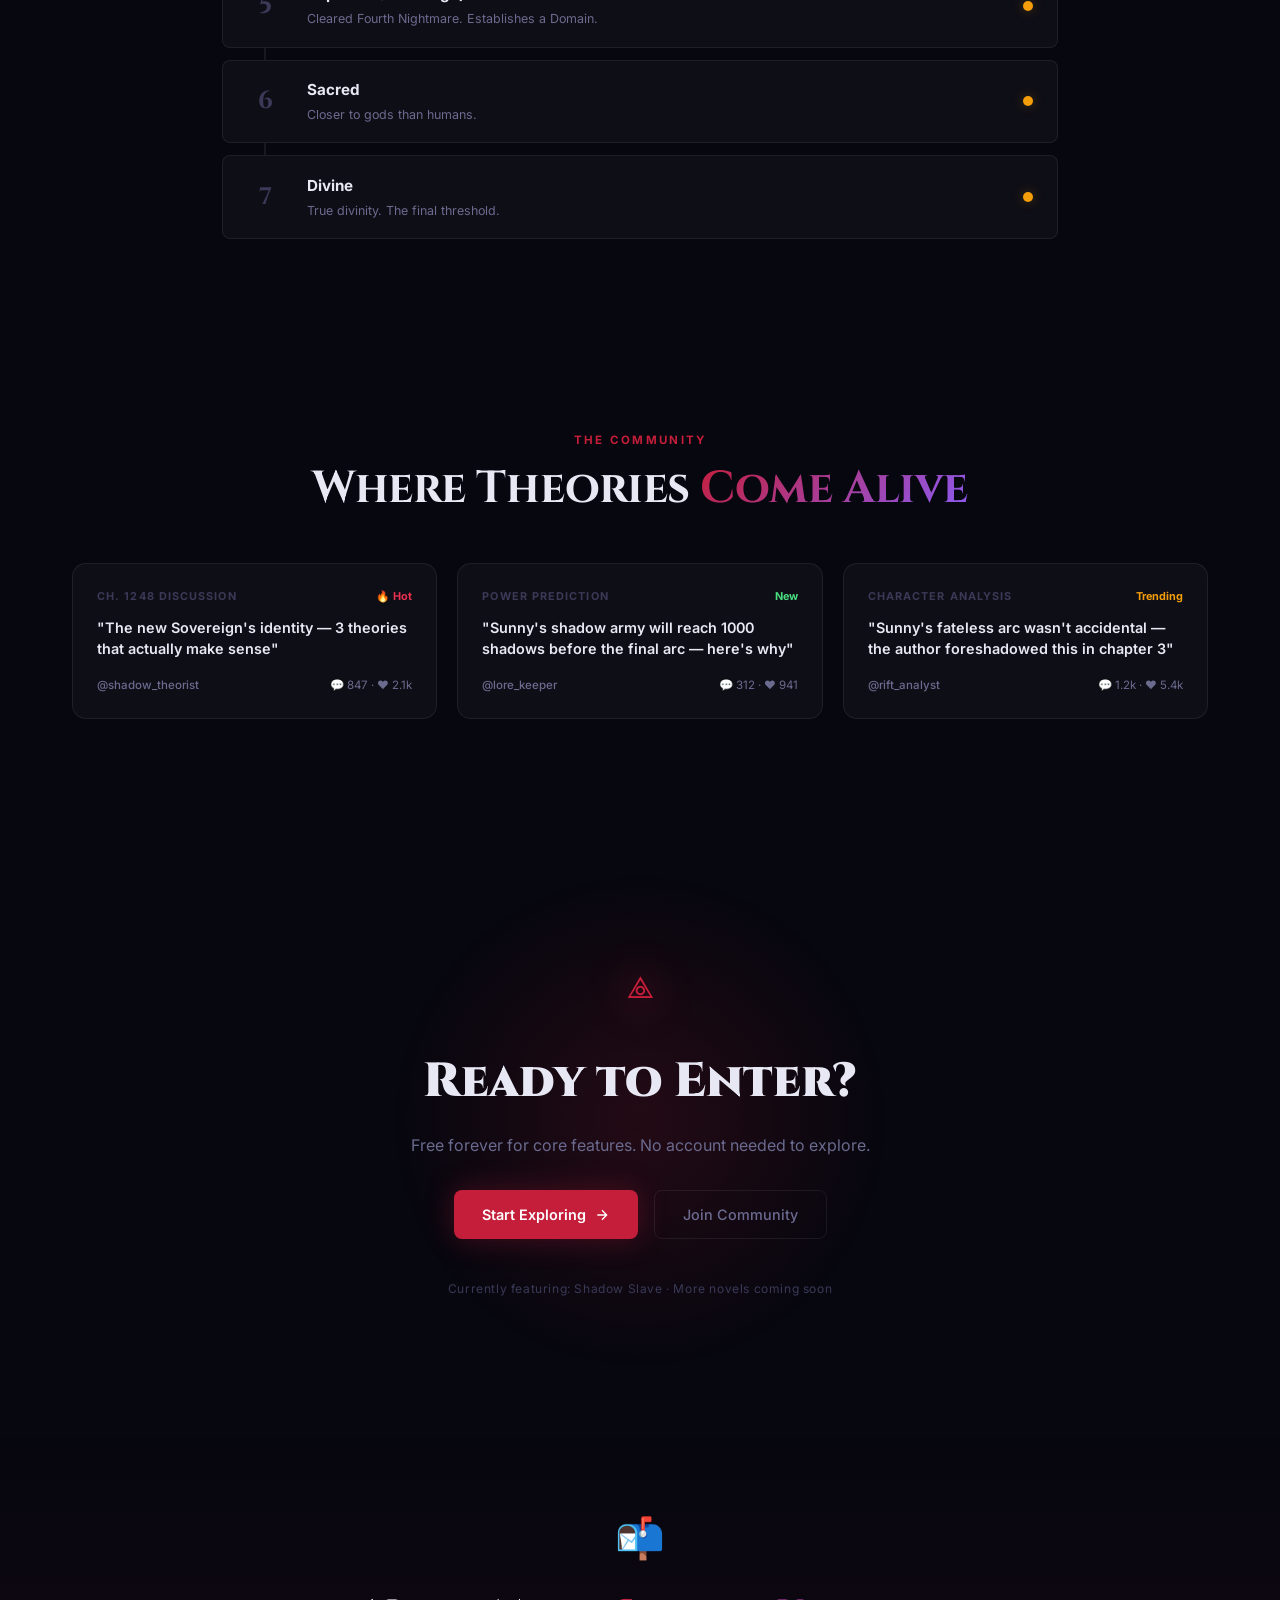
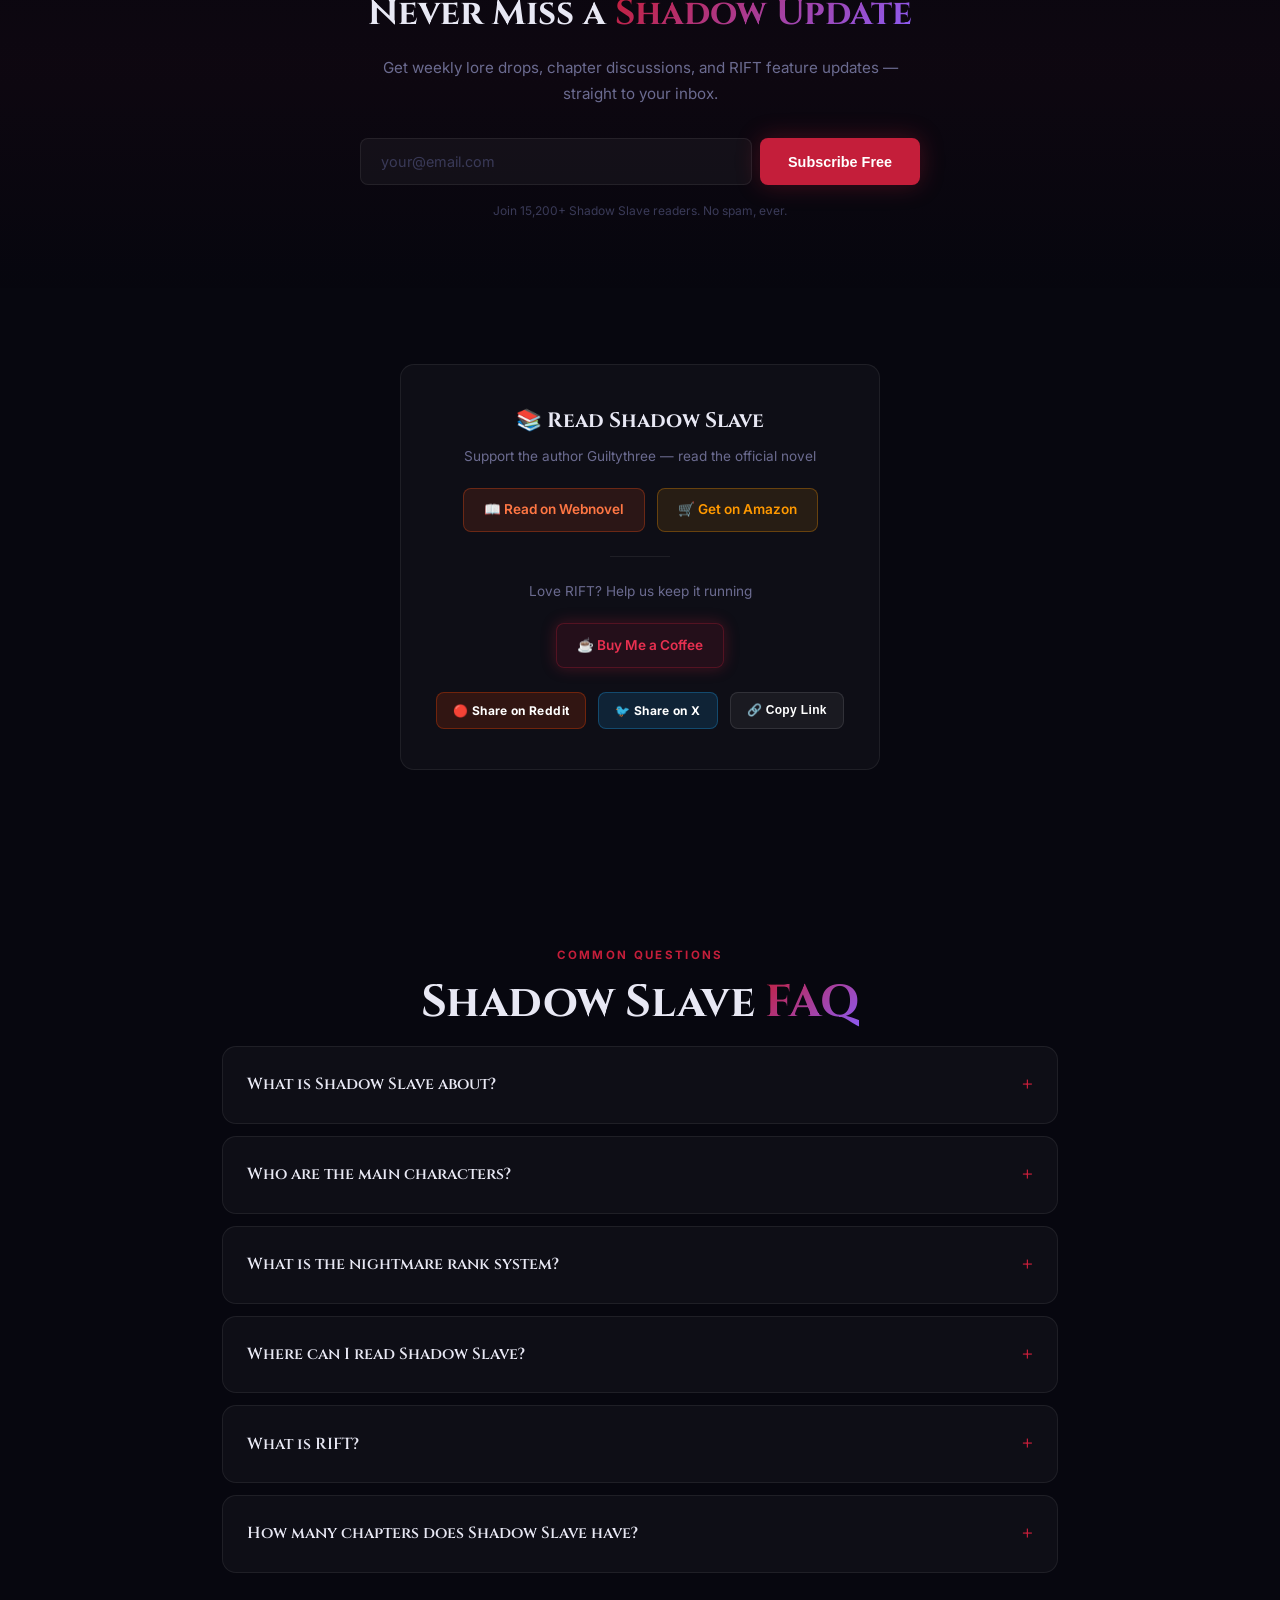
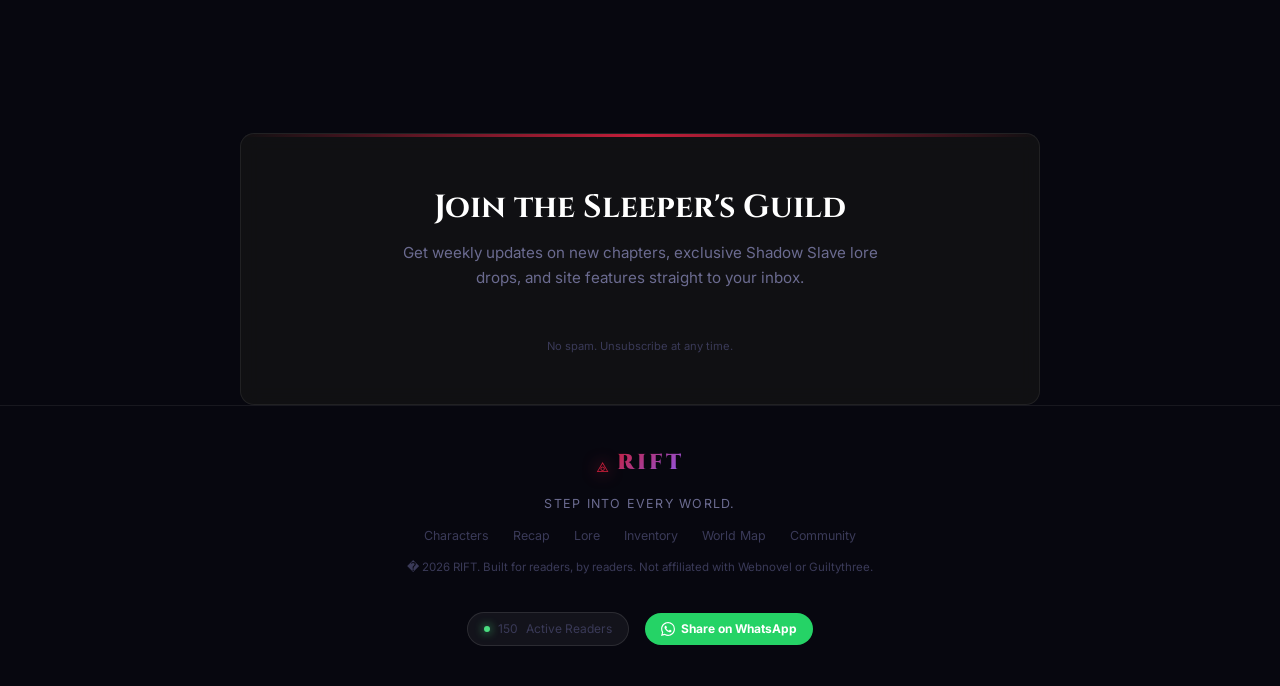
==== commit c0432348: "Add files via upload" ====
--- a/index.html
+++ b/index.html
@@ -1,193 +1,191 @@
-<!DOCTYPE html>
-<html lang="en">
-
-<head>
-    <!-- Google Analytics -->
-    <script async src="https://www.googletagmanager.com/gtag/js?id=G-YBEL6MM1NP"></script>
-    <script>
-        window.dataLayer = window.dataLayer || [];
-        function gtag(){dataLayer.push(arguments);}
-        gtag('js', new Date());
-        gtag('config', 'G-YBEL6MM1NP');
-    </script>
-    <meta charset="UTF-8" />
-    <meta name="google-site-verification" content="KU1uGZ3ugjpAJ3Bvb3l-lZp6V0A0_w_C6-0D3-j-I98" />
-    <meta name="viewport" content="width=device-width, initial-scale=1.0" />
-    <title>RIFT — The Ultimate Shadow Slave Companion App | Characters, Lore, Recaps</title>
-    <meta name="description"
-        content="RIFT is the ultimate free companion app for Shadow Slave by Guiltythree. Track characters, explore lore, get AI recaps, manage inventory, and view the world map. The #1 tool for Shadow Slave readers." />
-    <meta name="keywords"
-        content="Shadow Slave, RIFT, Shadow Slave characters, Shadow Slave recap, Shadow Slave lore, Sunny Shadow Slave, Nephis, Cassie, web novel tracker, progression fantasy, Guiltythree, Shadow Slave wiki, Shadow Slave guide" />
-
-    <!-- Open Graph -->
-    <meta property="og:title" content="RIFT — The Ultimate Shadow Slave Companion App" />
-    <meta property="og:description"
-        content="Track characters, lore, inventory, and get AI recaps for Shadow Slave. Free forever." />
-    <meta property="og:type" content="website" />
-    <meta property="og:url" content="https://rift-shadowslave.github.io/" />
-    <meta property="og:image" content="https://rift-shadowslave.github.io/assets/icon-512.png" />
-    <meta property="og:site_name" content="RIFT" />
-
-    <!-- Twitter Card -->
-    <meta name="twitter:card" content="summary_large_image" />
-    <meta name="twitter:title" content="RIFT — Shadow Slave Companion App" />
-    <meta name="twitter:description"
-        content="The #1 free tool for Shadow Slave readers. Characters, lore, AI recaps, inventory & more." />
-    <meta name="twitter:image" content="https://rift-shadowslave.github.io/assets/icon-512.png" />
-
-    <!-- PWA -->
-    <link rel="manifest" href="manifest.json" />
-    <meta name="theme-color" content="#C41E3A" />
-    <meta name="apple-mobile-web-app-capable" content="yes" />
-    <meta name="apple-mobile-web-app-status-bar-style" content="black-translucent" />
-    <link rel="apple-touch-icon" href="assets/icon-192.png" />
-    <link rel="icon" type="image/png" href="assets/icon-192.png" />
-
-    <link rel="canonical" href="https://rift-shadowslave.github.io/" />
-    <link rel="preconnect" href="https://fonts.googleapis.com">
-    <link
-        href="https://fonts.googleapis.com/css2?family=Cinzel:wght@400;600;900&family=Inter:wght@300;400;500;600;700&family=DM+Sans:wght@300;400;500;600&display=swap"
-        rel="stylesheet">
-    <link rel="stylesheet" href="style.css">
-    <script src="engine.js"></script>
-
-    <!-- JSON-LD Structured Data -->
-    <script type="application/ld+json">
-    {
-        "@context": "https://schema.org",
-        "@type": "WebSite",
-        "name": "RIFT — Shadow Slave Companion",
-        "url": "https://rift-shadowslave.github.io/",
-        "description": "The ultimate free companion app for Shadow Slave by Guiltythree. Track characters, explore lore, get AI recaps, manage inventory, and view the world map.",
-        "potentialAction": {
-            "@type": "SearchAction",
-            "target": "https://rift-shadowslave.github.io/characters.html?char={search_term_string}",
-            "query-input": "required name=search_term_string"
-        }
-    }
-    </script>
-    <script type="application/ld+json">
-    {
-        "@context": "https://schema.org",
-        "@type": "WebApplication",
-        "name": "RIFT",
-        "url": "https://rift-shadowslave.github.io/",
-        "applicationCategory": "EntertainmentApplication",
-        "operatingSystem": "Web",
-        "offers": { "@type": "Offer", "price": "0", "priceCurrency": "USD" },
-        "description": "AI-powered companion app for Shadow Slave web novel readers. Character profiles, chapter recaps, lore encyclopedia, RPG inventory system, and interactive world map."
-    }
-    </script>
-    <script type="application/ld+json">
-    {
-        "@context": "https://schema.org",
-        "@type": "FAQPage",
-        "mainEntity": [
-            {
-                "@type": "Question",
-                "name": "What is Shadow Slave about?",
-                "acceptedAnswer": { "@type": "Answer", "text": "Shadow Slave is a dark fantasy web novel by Guiltythree. It follows Sunny, a young man who survives the First Nightmare and gains the Shadow Aspect. He must navigate a world of Nightmare Creatures, ancient ruins, and deadly politics while hiding his true power behind a demonic mask." }
-            },
-            {
-                "@type": "Question",
-                "name": "Who are the main characters in Shadow Slave?",
-                "acceptedAnswer": { "@type": "Answer", "text": "The main characters include Sunny (The Dreamless, protagonist with Shadow Aspect), Nephis (Changing Star, wielder of the Undying Flame), Cassie (Blind Seer with prophetic visions), Effie (the powerful Hunt Aspect warrior), Kai (Arrow Clan archer), and Morgan (Blood Aspect user). Track all 300+ characters on RIFT." }
-            },
-            {
-                "@type": "Question",
-                "name": "What is the nightmare rank system in Shadow Slave?",
-                "acceptedAnswer": { "@type": "Answer", "text": "The rank system in Shadow Slave goes: Dormant (Sleeper) → Awakened → Ascended → Master → Saint → Sovereign → Supreme. Each rank requires surviving increasingly dangerous Nightmare trials. Sunny currently holds the Saint rank." }
-            },
-            {
-                "@type": "Question",
-                "name": "Where can I read Shadow Slave?",
-                "acceptedAnswer": { "@type": "Answer", "text": "Shadow Slave is available on Webnovel (webnovel.com) and Amazon Kindle. The novel has over 2400 chapters. Use RIFT to track your progress, get AI recaps, and never lose your place." }
-            },
-            {
-                "@type": "Question",
-                "name": "What is RIFT for Shadow Slave?",
-                "acceptedAnswer": { "@type": "Answer", "text": "RIFT is a free companion web app for Shadow Slave readers. It includes a character encyclopedia with 300+ profiles, AI-powered chapter recaps, lore guides, an RPG-style inventory tracker, interactive world map, and community discussions. It's the #1 tool for Shadow Slave fans." }
-            },
-            {
-                "@type": "Question",
-                "name": "How many chapters does Shadow Slave have?",
-                "acceptedAnswer": { "@type": "Answer", "text": "Shadow Slave has over 2400 chapters as of 2026. RIFT tracks all chapters and provides AI-powered recaps so you can catch up quickly if you fall behind." }
-            }
-        ]
-    }
-    </script>
-</head>
-
-<body>
-
-    <!-- CANVAS BACKGROUND -->
-    <canvas id="bg-canvas"></canvas>
-
-    <!-- NAV -->
-    <nav class="navbar" id="navbar">
-        <div class="nav-inner">
-            <a href="#" class="nav-logo">
-                <span class="logo-icon">⟁</span>
-                <span class="logo-text">RIFT</span>
-            </a>
-            <div class="nav-links">
-                <a href="characters.html">Characters</a>
-                <a href="recap.html">Recap</a>
-                <a href="lore.html">Lore</a>
-                <a href="inventory.html">Inventory</a>
-                <a href="map.html">World Map</a>
-                <a href="portraits.html">Portraits</a>
-                <a href="community.html">Community</a>
-            </div>
-            <div class="nav-sync" title="Spoiler-Free Sync: Hide content beyond this chapter" style="display:flex; align-items:center; gap:0.5rem; margin-right: 1rem;">
-                <span style="font-size:0.7rem; color:#a1a1aa; font-weight:600; text-transform:uppercase; letter-spacing:0.05em;">Chapter Sync:</span>
-                <input type="number" id="global-chapter-sync" placeholder="Max" style="width:65px; padding:0.4rem; background:rgba(0,0,0,0.5); border:1px solid rgba(255,255,255,0.1); border-radius:6px; color:white; font-family:monospace; font-size:0.85rem; outline:none; transition: border-color 0.3s;" />
-            </div>
-            <a href="characters.html" class="nav-cta">Enter the Rift</a>
-            <button class="hamburger" id="hamburger">
-                <span></span><span></span><span></span>
-            </button>
-        </div>
-        <div class="mobile-menu" id="mobile-menu">
-            <a href="characters.html">Characters</a>
-            <a href="recap.html">Recap</a>
-            <a href="lore.html">Lore</a>
-            <a href="inventory.html">Inventory</a>
-            <a href="map.html">World Map</a>
-            <a href="portraits.html">Portraits</a>
-            <a href="community.html">Community</a>
-            <a href="characters.html" class="nav-cta">Enter the Rift</a>
-        </div>
-    </nav>
-
-    <!-- HERO -->
-    <section class="hero" id="home">
-        <div class="hero-glow"></div>
-        <div class="hero-content">
-            <div class="hero-tag">
-                <span class="tag-dot"></span>
-                Now featuring Shadow Slave
-            </div>
-            <h1 class="hero-title">
-                Step Into<br />
-                <span class="gradient-text">Every World.</span>
-            </h1>
-            <p class="hero-sub">
-                The AI-powered companion for web novel readers.<br />
-                Track lore. Visualize characters. Never lose your place again.
-            </p>
-            <div class="hero-buttons">
-                <a href="characters.html" class="btn-primary">
-                    <span>Open the Rift</span>
-                    <svg width="16" height="16" viewBox="0 0 24 24" fill="none" stroke="currentColor" stroke-width="2">
-                        <path d="M5 12h14M12 5l7 7-7 7" />
-                    </svg>
-                </a>
-                <a href="#features" class="btn-ghost">Explore Features</a>
-            </div>
-            <div class="hero-stats">
+﻿<!DOCTYPE html>
+<html lang="en">
+
+<head>
+    <!-- Google Analytics -->
+    <script async src="https://www.googletagmanager.com/gtag/js?id=G-YBEL6MM1NP"></script>
+    <script>
+        window.dataLayer = window.dataLayer || [];
+        function gtag(){dataLayer.push(arguments);}
+        gtag('js', new Date());
+        gtag('config', 'G-YBEL6MM1NP');
+    </script>
+    <meta charset="UTF-8" />
+    <meta name="google-site-verification" content="KU1uGZ3ugjpAJ3Bvb3l-lZp6V0A0_w_C6-0D3-j-I98" />
+    <meta name="viewport" content="width=device-width, initial-scale=1.0" />
+    <title>RIFT — The Ultimate Shadow Slave Companion App | Characters, Lore, Recaps</title>
+    <meta name="description"
+        content="RIFT is the ultimate free companion app for Shadow Slave by Guiltythree. Track characters, explore lore, get AI recaps, manage inventory, and view the world map. The #1 tool for Shadow Slave readers." />
+    <meta name="keywords"
+        content="Shadow Slave, RIFT, Shadow Slave characters, Shadow Slave recap, Shadow Slave lore, Sunny Shadow Slave, Nephis, Cassie, web novel tracker, progression fantasy, Guiltythree, Shadow Slave wiki, Shadow Slave guide" />
+
+    <!-- Open Graph -->
+    <meta property="og:title" content="RIFT — The Ultimate Shadow Slave Companion App" />
+    <meta property="og:description"
+        content="Track characters, lore, inventory, and get AI recaps for Shadow Slave. Free forever." />
+    <meta property="og:type" content="website" />
+    <meta property="og:url" content="https://rift-shadowslave.github.io/" />
+    <meta property="og:image" content="https://rift-shadowslave.github.io/assets/icon-512.png" />
+    <meta property="og:site_name" content="RIFT" />
+
+    <!-- Twitter Card -->
+    <meta name="twitter:card" content="summary_large_image" />
+    <meta name="twitter:title" content="RIFT — Shadow Slave Companion App" />
+    <meta name="twitter:description"
+        content="The #1 free tool for Shadow Slave readers. Characters, lore, AI recaps, inventory & more." />
+    <meta name="twitter:image" content="https://rift-shadowslave.github.io/assets/icon-512.png" />
+
+    <!-- PWA -->
+    <link rel="manifest" href="manifest.json" />
+    <meta name="theme-color" content="#C41E3A" />
+    <meta name="apple-mobile-web-app-capable" content="yes" />
+    <meta name="apple-mobile-web-app-status-bar-style" content="black-translucent" />
+    <link rel="apple-touch-icon" href="assets/icon-192.png" />
+    <link rel="icon" type="image/png" href="assets/icon-192.png" />
+
+    <link rel="canonical" href="https://rift-shadowslave.github.io/" />
+    <link rel="preconnect" href="https://fonts.googleapis.com">
+    <link
+        href="https://fonts.googleapis.com/css2?family=Cinzel:wght@400;600;900&family=Inter:wght@300;400;500;600;700&family=DM+Sans:wght@300;400;500;600&display=swap"
+        rel="stylesheet">
+    <link rel="stylesheet" href="style.css">
+    <script src="engine.js"></script>
+
+    <!-- JSON-LD Structured Data -->
+    <script type="application/ld+json">
+    {
+        "@context": "https://schema.org",
+        "@type": "WebSite",
+        "name": "RIFT — Shadow Slave Companion",
+        "url": "https://rift-shadowslave.github.io/",
+        "description": "The ultimate free companion app for Shadow Slave by Guiltythree. Track characters, explore lore, get AI recaps, manage inventory, and view the world map.",
+        "potentialAction": {
+            "@type": "SearchAction",
+            "target": "https://rift-shadowslave.github.io/characters.html?char={search_term_string}",
+            "query-input": "required name=search_term_string"
+        }
+    }
+    </script>
+    <script type="application/ld+json">
+    {
+        "@context": "https://schema.org",
+        "@type": "WebApplication",
+        "name": "RIFT",
+        "url": "https://rift-shadowslave.github.io/",
+        "applicationCategory": "EntertainmentApplication",
+        "operatingSystem": "Web",
+        "offers": { "@type": "Offer", "price": "0", "priceCurrency": "USD" },
+        "description": "AI-powered companion app for Shadow Slave web novel readers. Character profiles, chapter recaps, lore encyclopedia, RPG inventory system, and interactive world map."
+    }
+    </script>
+    <script type="application/ld+json">
+    {
+        "@context": "https://schema.org",
+        "@type": "FAQPage",
+        "mainEntity": [
+            {
+                "@type": "Question",
+                "name": "What is Shadow Slave about?",
+                "acceptedAnswer": { "@type": "Answer", "text": "Shadow Slave is a dark fantasy web novel by Guiltythree. It follows Sunny, a young man who survives the First Nightmare and gains the Shadow Aspect. He must navigate a world of Nightmare Creatures, ancient ruins, and deadly politics while hiding his true power behind a demonic mask." }
+            },
+            {
+                "@type": "Question",
+                "name": "Who are the main characters in Shadow Slave?",
+                "acceptedAnswer": { "@type": "Answer", "text": "The main characters include Sunny (The Dreamless, protagonist with Shadow Aspect), Nephis (Changing Star, wielder of the Undying Flame), Cassie (Blind Seer with prophetic visions), Effie (the powerful Hunt Aspect warrior), Kai (Arrow Clan archer), and Morgan (Blood Aspect user). Track all 300+ characters on RIFT." }
+            },
+            {
+                "@type": "Question",
+                "name": "What is the nightmare rank system in Shadow Slave?",
+                "acceptedAnswer": { "@type": "Answer", "text": "The rank system in Shadow Slave goes: Dormant (Sleeper) → Awakened → Ascended → Master → Saint → Sovereign → Supreme. Each rank requires surviving increasingly dangerous Nightmare trials. Sunny currently holds the Saint rank." }
+            },
+            {
+                "@type": "Question",
+                "name": "Where can I read Shadow Slave?",
+                "acceptedAnswer": { "@type": "Answer", "text": "Shadow Slave is available on Webnovel (webnovel.com) and Amazon Kindle. The novel has over 2400 chapters. Use RIFT to track your progress, get AI recaps, and never lose your place." }
+            },
+            {
+                "@type": "Question",
+                "name": "What is RIFT for Shadow Slave?",
+                "acceptedAnswer": { "@type": "Answer", "text": "RIFT is a free companion web app for Shadow Slave readers. It includes a character encyclopedia with 300+ profiles, AI-powered chapter recaps, lore guides, an RPG-style inventory tracker, interactive world map, and community discussions. It's the #1 tool for Shadow Slave fans." }
+            },
+            {
+                "@type": "Question",
+                "name": "How many chapters does Shadow Slave have?",
+                "acceptedAnswer": { "@type": "Answer", "text": "Shadow Slave has over 2400 chapters as of 2026. RIFT tracks all chapters and provides AI-powered recaps so you can catch up quickly if you fall behind." }
+            }
+        ]
+    }
+    </script>
+</head>
+
+<body>
+
+    <!-- CANVAS BACKGROUND -->
+    <canvas id="bg-canvas"></canvas>
+
+    <!-- NAV -->
+    <nav class="navbar" id="navbar">
+        <div class="nav-inner">
+            <a href="#" class="nav-logo">
+                <span class="logo-icon">⟁</span>
+                <span class="logo-text">RIFT</span>
+            </a>
+            <div class="nav-links">
+                <a href="characters.html">Characters</a>
+                <a href="recap.html">Recap</a>
+                <a href="lore.html">Lore</a>
+                <a href="inventory.html">Inventory</a>
+                <a href="map.html">World Map</a>
+                <a href="portraits.html">Portraits</a>
+                <a href="community.html">Community</a>
+            </div>
+            <div class="nav-sync" title="Spoiler-Free Sync: Hide content beyond this chapter" style="display:flex; align-items:center; gap:0.5rem; margin-right: 1rem;">
+                <span style="font-size:0.7rem; color:#a1a1aa; font-weight:600; text-transform:uppercase; letter-spacing:0.05em;">Chapter Sync:</span>
+                <input type="number" id="global-chapter-sync" placeholder="Max" style="width:65px; padding:0.4rem; background:rgba(0,0,0,0.5); border:1px solid rgba(255,255,255,0.1); border-radius:6px; color:white; font-family:monospace; font-size:0.85rem; outline:none; transition: border-color 0.3s;" />
+            </div>
+            <a href="characters.html" class="nav-cta">Enter the Rift</a>
+            <button class="hamburger" id="hamburger" onclick="document.getElementById('mobile-menu').classList.toggle('open')"><span></span><span></span><span></span></button>
+        </div>
+        <div class="mobile-menu" id="mobile-menu">
+            <a href="characters.html">Characters</a>
+            <a href="recap.html">Recap</a>
+            <a href="lore.html">Lore</a>
+            <a href="inventory.html">Inventory</a>
+            <a href="map.html">World Map</a>
+            <a href="portraits.html">Portraits</a>
+            <a href="community.html">Community</a>
+            <a href="characters.html" class="nav-cta">Enter the Rift</a>
+        </div>
+    </nav>
+
+    <!-- HERO -->
+    <section class="hero" id="home">
+        <div class="hero-glow"></div>
+        <div class="hero-content">
+            <div class="hero-tag">
+                <span class="tag-dot"></span>
+                Now featuring Shadow Slave
+            </div>
+            <h1 class="hero-title">
+                Step Into<br />
+                <span class="gradient-text">Every World.</span>
+            </h1>
+            <p class="hero-sub">
+                The AI-powered companion for web novel readers.<br />
+                Track lore. Visualize characters. Never lose your place again.
+            </p>
+            <div class="hero-buttons">
+                <a href="characters.html" class="btn-primary">
+                    <span>Open the Rift</span>
+                    <svg width="16" height="16" viewBox="0 0 24 24" fill="none" stroke="currentColor" stroke-width="2">
+                        <path d="M5 12h14M12 5l7 7-7 7" />
+                    </svg>
+                </a>
+                <a href="#features" class="btn-ghost">Explore Features</a>
+            </div>
+                        <div class="hero-stats">
                 <div class="stat">
-                    <span class="stat-num">2,400+</span>
+                    <span class="stat-num">2,868+</span>
                     <span class="stat-label">Chapters Tracked</span>
                 </div>
                 <div class="stat-divider"></div>
@@ -201,698 +199,759 @@
                     <span class="stat-label">To Start</span>
                 </div>
             </div>
-        </div>
-        <div class="hero-visual">
-            <div class="hero-card-wrap">
-                <div class="hero-card main-card reveal-card">
-                    <div class="card-inner">
-                        <div class="card-avatar">
-                            <div class="avatar-ring"></div>
-                            <div class="avatar-img sunny-avatar">☾</div>
-                        </div>
-                        <div class="card-info">
-                            <div class="card-novel-tag">Shadow Slave</div>
-                            <h3 class="card-name">Sunny</h3>
-                            <div class="card-title">The Dreamless</div>
-                            <div class="card-stats-row">
-                                <div class="mini-stat"><span class="ms-label">Echo</span><span class="ms-val">5</span>
-                                </div>
-                                <div class="mini-stat"><span class="ms-label">Soul Aspects</span><span
-                                        class="ms-val">7</span></div>
-                                <div class="mini-stat"><span class="ms-label">Rank</span><span
-                                        class="ms-val">Saint</span></div>
-                            </div>
-                        </div>
-                    </div>
-                    <div class="card-glow"></div>
+            
+            <!-- CHAPTER PROGRESS TRACKER -->
+            <div class="progress-widget" id="hero-progress-widget">
+                <div class="pw-header">
+                    <span class="pw-title">My Reading Progress</span>
+                    <span class="pw-percent" id="pw-percent">0%</span>
                 </div>
-                <div class="hero-card side-card reveal-card-delay">
-                    <div class="side-card-inner">
-                        <div class="side-avatar">✦</div>
-                        <div>
-                            <div class="card-name" style="font-size:0.95rem">Nephis</div>
-                            <div class="card-title" style="font-size:0.7rem">Star of Undying Flame</div>
-                        </div>
-                    </div>
+                <div class="pw-track">
+                    <div class="pw-fill" id="pw-fill" style="width: 0%"></div>
                 </div>
-                <div class="hero-card side-card-2 reveal-card-delay2">
-                    <div class="side-card-inner">
-                        <div class="side-avatar" style="color:#7B2FBE">◈</div>
-                        <div>
-                            <div class="card-name" style="font-size:0.95rem">Cassie</div>
-                            <div class="card-title" style="font-size:0.7rem">Blind Seer</div>
-                        </div>
-                    </div>
+                <div class="pw-footer">
+                    <span id="pw-status-msg">The Nightmare has just begun...</span>
+                    <span class="pw-chapter" id="pw-chapter">Ch. 0 / 2868</span>
                 </div>
-                <div class="ai-badge">
-                    <span class="ai-dot"></span> AI Portraits Active
+            </div>
+        </div>
+        <div class="hero-visual">
+            <div class="hero-card-wrap">
+                <div class="hero-card main-card reveal-card">
+                    <div class="card-inner">
+                        <div class="card-avatar">
+                            <div class="avatar-ring"></div>
+                            <div class="avatar-img sunny-avatar">☾</div>
+                        </div>
+                        <div class="card-info">
+                            <div class="card-novel-tag">Shadow Slave</div>
+                            <h3 class="card-name">Sunny</h3>
+                            <div class="card-title">The Dreamless</div>
+                            <div class="card-stats-row">
+                                <div class="mini-stat"><span class="ms-label">Echo</span><span class="ms-val">5</span>
+                                </div>
+                                <div class="mini-stat"><span class="ms-label">Soul Aspects</span><span
+                                        class="ms-val">7</span></div>
+                                <div class="mini-stat"><span class="ms-label">Rank</span><span
+                                        class="ms-val">Saint</span></div>
+                            </div>
+                        </div>
+                    </div>
+                    <div class="card-glow"></div>
+                </div>
+                <div class="hero-card side-card reveal-card-delay">
+                    <div class="side-card-inner">
+                        <div class="side-avatar">✦</div>
+                        <div>
+                            <div class="card-name" style="font-size:0.95rem">Nephis</div>
+                            <div class="card-title" style="font-size:0.7rem">Star of Undying Flame</div>
+                        </div>
+                    </div>
+                </div>
+                <div class="hero-card side-card-2 reveal-card-delay2">
+                    <div class="side-card-inner">
+                        <div class="side-avatar" style="color:#7B2FBE">◈</div>
+                        <div>
+                            <div class="card-name" style="font-size:0.95rem">Cassie</div>
+                            <div class="card-title" style="font-size:0.7rem">Blind Seer</div>
+                        </div>
+                    </div>
+                </div>
+                <div class="ai-badge">
+                    <span class="ai-dot"></span> AI Portraits Active
+                </div>
+            </div>
+        </div>
+    </section>
+
+    <!-- FEATURES -->
+    <section class="features" id="features">
+        <div class="section-label">What We Offer</div>
+        <h2 class="section-title">Everything a Reader <span class="gradient-text">Actually Needs</span></h2>
+        <p class="section-sub">Built by a reader who was tired of forgetting who everyone was by chapter 800.</p>
+
+        <div class="features-grid">
+            <div class="feat-card feat-large">
+                <div class="feat-icon">🧠</div>
+                <h3>AI Chapter Recap</h3>
+                <p>Missed a week? Forgot what happened last arc? Get a smart, spoiler-controlled recap of any chapter
+                    range — in under 30 seconds.</p>
+                <div class="feat-demo-bar">
+                    <div class="demo-bar-inner">AI summarizing Chapter 1200–1250...</div>
+                </div>
+            </div>
+
+            <a href="portraits.html" class="feat-card" style="text-decoration:none;color:inherit;display:block">
+                <div class="feat-icon">🎨</div>
+                <h3>AI Character Portraits</h3>
+                <p>See your favorite characters the way the author described them — consistent, dark, stunning
+                    AI-generated art.</p>
+                <div
+                    style="margin-top:1rem;font-size:0.7rem;font-weight:700;color:var(--primary-light);letter-spacing:0.05em">
+                    View Gallery →</div>
+            </a>
+
+            <a href="inventory.html" class="feat-card" style="text-decoration:none;color:inherit;display:block">
+                <div class="feat-icon">🎮</div>
+                <h3>Character Inventory</h3>
+                <p>See every weapon, armor, and ability each character has — chapter by chapter. Equip items and see how
+                    they look. Just like a real RPG.</p>
+                <div
+                    style="margin-top:1rem;font-size:0.7rem;font-weight:700;color:var(--primary-light);letter-spacing:0.05em">
+                    Open Inventory →</div>
+            </a>
+
+            <div class="feat-card feat-medium">
+                <div class="feat-icon">📖</div>
+                <h3>Character Encyclopedia</h3>
+                <p>Every character. Every relationship. Every faction. Searchable, filterable, always up-to-date. Your
+                    novel's Wikipedia — but actually good.</p>
+            </div>
+
+            <div class="feat-card">
+                <div class="feat-icon">💬</div>
+                <h3>Chapter Discussions</h3>
+                <p>Talk about specific chapters without accidentally spoiling yourself. Inline reactions, per-chapter
+                    threads, theory tagging.</p>
+            </div>
+
+            <div class="feat-card">
+                <div class="feat-icon">🗺️</div>
+                <h3>Lore Bible</h3>
+                <p>The world map, power systems, nightmare ranks, faction trees — all in one place. Auto-generated from
+                    novel text.</p>
+            </div>
+        </div>
+    </section>
+
+    <!-- CHARACTERS -->
+    <section class="characters-section" id="characters">
+        <div class="section-label">Character Encyclopedia</div>
+        <h2 class="section-title">Know Every <span class="gradient-text">Shadow</span></h2>
+        <div class="novel-selector">
+            <div class="novel-pill active">Shadow Slave</div>
+            <div class="novel-pill soon" title="Coming Soon">TBATE</div>
+            <div class="novel-pill soon" title="Coming Soon">Omniscient Reader</div>
+            <div class="novel-pill soon">More coming...</div>
+        </div>
+
+        <div class="char-grid">
+            <!-- Sunny -->
+            <div class="char-card" data-char="sunny">
+                <div class="char-portrait sunny-portrait">
+                    <div class="portrait-symbol">☾</div>
+                    <div class="portrait-glow red"></div>
+                </div>
+                <div class="char-details">
+                    <div class="char-novel-tag">Shadow Slave</div>
+                    <h3 class="char-name">Sunny</h3>
+                    <div class="char-epithet">The Dreamless · The Forsaken One</div>
+                    <div class="char-rank-badge">Saint</div>
+                    <div class="char-tags">
+                        <span class="tag">Protagonist</span>
+                        <span class="tag">Shadowborn</span>
+                        <span class="tag">Memory Weave</span>
+                    </div>
+                    <div class="char-powers">
+                        <div class="power-bar">
+                            <span class="pb-label">Shadow Aspect</span>
+                            <div class="pb-track">
+                                <div class="pb-fill" style="width:0%" data-width="95"></div>
+                            </div>
+                        </div>
+                        <div class="power-bar">
+                            <span class="pb-label">Soul Strength</span>
+                            <div class="pb-track">
+                                <div class="pb-fill" style="width:0%" data-width="80"></div>
+                            </div>
+                        </div>
+                    </div>
+                    <a href="characters.html?char=sunny" class="char-read-more">Full Profile →</a>
+                </div>
+            </div>
+
+            <!-- Nephis -->
+            <div class="char-card" data-char="nephis">
+                <div class="char-portrait nephis-portrait">
+                    <div class="portrait-symbol">✦</div>
+                    <div class="portrait-glow gold"></div>
+                </div>
+                <div class="char-details">
+                    <div class="char-novel-tag">Shadow Slave</div>
+                    <h3 class="char-name">Nephis</h3>
+                    <div class="char-epithet">Star of Undying Flame · Changing Star</div>
+                    <div class="char-rank-badge"
+                        style="background: rgba(255,165,0,0.15); color:#FFB347; border-color:rgba(255,165,0,0.3)">
+                        Transcendent</div>
+                    <div class="char-tags">
+                        <span class="tag">Flame Aspect</span>
+                        <span class="tag">Fateless Arc</span>
+                        <span class="tag">Transcendent</span>
+                    </div>
+                    <div class="char-powers">
+                        <div class="power-bar">
+                            <span class="pb-label">Flame Aspect</span>
+                            <div class="pb-track">
+                                <div class="pb-fill gold" style="width:0%" data-width="99"></div>
+                            </div>
+                        </div>
+                        <div class="power-bar">
+                            <span class="pb-label">Soul Strength</span>
+                            <div class="pb-track">
+                                <div class="pb-fill gold" style="width:0%" data-width="90"></div>
+                            </div>
+                        </div>
+                    </div>
+                    <a href="characters.html?char=nephis" class="char-read-more">Full Profile →</a>
+                </div>
+            </div>
+
+            <!-- Cassie -->
+            <div class="char-card" data-char="cassie">
+                <div class="char-portrait cassie-portrait">
+                    <div class="portrait-symbol">◈</div>
+                    <div class="portrait-glow purple"></div>
+                </div>
+                <div class="char-details">
+                    <div class="char-novel-tag">Shadow Slave</div>
+                    <h3 class="char-name">Cassie</h3>
+                    <div class="char-epithet">The Blind Seer · Prophet of Doom</div>
+                    <div class="char-rank-badge"
+                        style="background:rgba(123,47,190,0.15);color:#A855F7;border-color:rgba(123,47,190,0.3)">
+                        Awakened</div>
+                    <div class="char-tags">
+                        <span class="tag">Seer</span>
+                        <span class="tag">Prophetic Vision</span>
+                        <span class="tag">Blind</span>
+                    </div>
+                    <div class="char-powers">
+                        <div class="power-bar">
+                            <span class="pb-label">Prophecy Aspect</span>
+                            <div class="pb-track">
+                                <div class="pb-fill purple" style="width:0%" data-width="75"></div>
+                            </div>
+                        </div>
+                        <div class="power-bar">
+                            <span class="pb-label">Soul Strength</span>
+                            <div class="pb-track">
+                                <div class="pb-fill purple" style="width:0%" data-width="60"></div>
+                            </div>
+                        </div>
+                    </div>
+                    <a href="characters.html?char=cassie" class="char-read-more">Full Profile →</a>
+                </div>
+            </div>
+
+            <!-- Effie -->
+            <div class="char-card" data-char="effie">
+                <div class="char-portrait effie-portrait">
+                    <div class="portrait-symbol">⚔</div>
+                    <div class="portrait-glow teal"></div>
+                </div>
+                <div class="char-details">
+                    <div class="char-novel-tag">Shadow Slave</div>
+                    <h3 class="char-name">Effie</h3>
+                    <div class="char-epithet">Raised by Wolves · Iron-Armed Hunter</div>
+                    <div class="char-rank-badge"
+                        style="background:rgba(0,188,188,0.15);color:#2DD4BF;border-color:rgba(0,188,188,0.3)">Master
+                    </div>
+                    <div class="char-tags">
+                        <span class="tag">Warrior</span>
+                        <span class="tag">Hunt Aspect</span>
+                        <span class="tag">Fearless</span>
+                    </div>
+                    <div class="char-powers">
+                        <div class="power-bar">
+                            <span class="pb-label">Physical Strength</span>
+                            <div class="pb-track">
+                                <div class="pb-fill teal" style="width:0%" data-width="88"></div>
+                            </div>
+                        </div>
+                        <div class="power-bar">
+                            <span class="pb-label">Hunt Aspect</span>
+                            <div class="pb-track">
+                                <div class="pb-fill teal" style="width:0%" data-width="72"></div>
+                            </div>
+                        </div>
+                    </div>
+                    <a href="characters.html?char=effie" class="char-read-more">Full Profile →</a>
+                </div>
+            </div>
+        </div>
+
+        <div class="view-all-wrap">
+            <a href="characters.html" class="btn-ghost">View All Characters →</a>
+        </div>
+    </section>
+
+    <!-- RECAP SECTION -->
+    <section class="recap-section" id="recap">
+        <div class="recap-inner">
+            <div class="recap-left">
+                <div class="section-label">AI Recap Engine</div>
+                <h2 class="section-title" style="text-align:left">Catch Up in <span
+                        class="gradient-text">Minutes.</span></h2>
+                <p class="section-sub" style="text-align:left; max-width:400px">Select any chapter range. RIFT's AI
+                    reads it, extracts the key moments, deaths, power-ups, and plot twists — and delivers a perfect
+                    recap.</p>
+                <div class="recap-features-list">
+                    <div class="rfl-item">✓ Spoiler-controlled output</div>
+                    <div class="rfl-item">✓ Key deaths & power-ups highlighted</div>
+                    <div class="rfl-item">✓ Relationship changes tracked</div>
+                    <div class="rfl-item">✓ No fluff — pure signal</div>
+                </div>
+            </div>
+            <div class="recap-right">
+                <div class="recap-ui-demo">
+                    <div class="recap-header">
+                        <span class="recap-novel-badge">Shadow Slave</span>
+                        <span class="recap-status">AI Ready</span>
+                    </div>
+                    <div class="recap-input-row">
+                        <div class="recap-input-group">
+                            <label>From Chapter</label>
+                            <div class="recap-input-field" id="from-ch">1200</div>
+                        </div>
+                        <div class="recap-arrow">→</div>
+                        <div class="recap-input-group">
+                            <label>To Chapter</label>
+                            <div class="recap-input-field" id="to-ch">1250</div>
+                        </div>
+                    </div>
+                    <div class="recap-options">
+                        <div class="recap-opt active">Key Events</div>
+                        <div class="recap-opt active">Power-Ups</div>
+                        <div class="recap-opt">Deaths</div>
+                        <div class="recap-opt">Romance</div>
+                    </div>
+                    <button class="recap-btn" id="recap-btn">
+                        <span id="recap-btn-text">Generate Recap</span>
+                    </button>
+                    <div class="recap-result" id="recap-result">
+                        <div class="recap-result-title">📋 Summary: Ch. 1200–1250</div>
+                        <p class="recap-result-text">During the brutal Antarctica Campaign (Fall of Falcon Scott), Sunny and the cohort face overwhelming numbers of Nightmare Creatures. Sunny pushes his Shadow Aspect to its limits to evacuate civilians, suffering extreme exhaustion. The political tension between Valor and Song reaches a boiling point, setting the stage for the desperate push toward the Third Nightmare.</p>
+                        <div class="recap-tags-row">
+                            <span class="rtag lore">📜 Lore: Antarctica Campaign</span>
+                            <span class="rtag warning">⚠ Major: Clan War Escalation</span>
+                        </div>
+                    </div>
+                </div>
+            </div>
+        </div>
+    </section>
+
+    <!-- POWER SYSTEM -->
+    <section class="power-section" id="powers">
+        <div class="section-label">Lore Tracker</div>
+        <h2 class="section-title" style="text-align:center">The Nightmare <span class="gradient-text">Rank System</span>
+        </h2>
+        <div class="rank-ladder">
+            <div class="rank-item" data-rank="sleeper">
+                <div class="rank-num">1</div>
+                <div class="rank-info">
+                    <div class="rank-name">Dormant (Sleeper)</div>
+                    <div class="rank-desc">Infected by the Nightmare Spell. Enters Dream Realm on Winter Solstice.</div>
+                </div>
+                <div class="rank-indicator dormant-color"></div>
+            </div>
+            <div class="rank-connector"></div>
+            <div class="rank-item" data-rank="awakened">
+                <div class="rank-num">2</div>
+                <div class="rank-info">
+                    <div class="rank-name">Awakened</div>
+                    <div class="rank-desc">Survived First Nightmare. Gains Aspect and Flaw.</div>
+                </div>
+                <div class="rank-indicator awakened-color"></div>
+            </div>
+            <div class="rank-connector"></div>
+            <div class="rank-item" data-rank="master">
+                <div class="rank-num">3</div>
+                <div class="rank-info">
+                    <div class="rank-name">Ascended (Master)</div>
+                    <div class="rank-desc">Cleared Second Nightmare. Travels freely between worlds.</div>
+                </div>
+                <div class="rank-indicator master-color"></div>
+            </div>
+            <div class="rank-connector"></div>
+            <div class="rank-item highlight-rank" data-rank="saint">
+                <div class="rank-num">4</div>
+                <div class="rank-info">
+                    <div class="rank-name">Transcendent (Saint) ← Sunny</div>
+                    <div class="rank-desc">Cleared Third Nightmare. Gains Transformation ability.</div>
+                </div>
+                <div class="rank-indicator saint-color"></div>
+            </div>
+            <div class="rank-connector"></div>
+            <div class="rank-item" data-rank="supreme">
+                <div class="rank-num">5</div>
+                <div class="rank-info">
+                    <div class="rank-name">Supreme (Sovereign)</div>
+                    <div class="rank-desc">Cleared Fourth Nightmare. Establishes a Domain.</div>
+                </div>
+                <div class="rank-indicator transcendent-color"></div>
+            </div>
+            <div class="rank-connector"></div>
+            <div class="rank-item" data-rank="sacred">
+                <div class="rank-num">6</div>
+                <div class="rank-info">
+                    <div class="rank-name">Sacred</div>
+                    <div class="rank-desc">Closer to gods than humans.</div>
+                </div>
+                <div class="rank-indicator transcendent-color"></div>
+            </div>
+            <div class="rank-connector"></div>
+            <div class="rank-item" data-rank="divine">
+                <div class="rank-num">7</div>
+                <div class="rank-info">
+                    <div class="rank-name">Divine</div>
+                    <div class="rank-desc">True divinity. The final threshold.</div>
+                </div>
+                <div class="rank-indicator transcendent-color"></div>
+            </div>
+        </div>
+    </section>
+
+    <!-- COMMUNITY -->
+    <section class="community-section" id="community">
+        <div class="section-label">The Community</div>
+        <h2 class="section-title">Where Theories <span class="gradient-text">Come Alive</span></h2>
+        <div class="community-grid">
+            <div class="thread-card">
+                <div class="thread-header">
+                    <span class="thread-chap">Ch. 1248 Discussion</span>
+                    <span class="thread-hot">🔥 Hot</span>
+                </div>
+                <p class="thread-title">"The new Sovereign's identity — 3 theories that actually make sense"</p>
+                <div class="thread-footer">
+                    <span class="thread-user">@shadow_theorist</span>
+                    <span class="thread-meta">💬 847 · ❤ 2.1k</span>
+                </div>
+            </div>
+            <div class="thread-card">
+                <div class="thread-header">
+                    <span class="thread-chap">Power Prediction</span>
+                    <span class="thread-new">New</span>
+                </div>
+                <p class="thread-title">"Sunny's shadow army will reach 1000 shadows before the final arc — here's why"
+                </p>
+                <div class="thread-footer">
+                    <span class="thread-user">@lore_keeper</span>
+                    <span class="thread-meta">💬 312 · ❤ 941</span>
+                </div>
+            </div>
+            <div class="thread-card">
+                <div class="thread-header">
+                    <span class="thread-chap">Character Analysis</span>
+                    <span class="thread-trending">Trending</span>
+                </div>
+                <p class="thread-title">"Sunny's fateless arc wasn't accidental — the author foreshadowed this in chapter
+                    3"</p>
+                <div class="thread-footer">
+                    <span class="thread-user">@rift_analyst</span>
+                    <span class="thread-meta">💬 1.2k · ❤ 5.4k</span>
+                </div>
+            </div>
+        </div>
+    </section>
+
+    <!-- CTA -->
+    <section class="cta-section" id="enter">
+        <div class="cta-glow"></div>
+        <div class="cta-inner">
+            <div class="cta-rift-symbol">⟁</div>
+            <h2 class="cta-title">Ready to Enter?</h2>
+            <p class="cta-sub">Free forever for core features. No account needed to explore.</p>
+            <div class="hero-buttons" style="justify-content:center">
+                <a href="characters.html" class="btn-primary">
+                    <span>Start Exploring</span>
+                    <svg width="16" height="16" viewBox="0 0 24 24" fill="none" stroke="currentColor" stroke-width="2">
+                        <path d="M5 12h14M12 5l7 7-7 7" />
+                    </svg>
+                </a>
+                <a href="community.html" class="btn-ghost">Join Community</a>
+            </div>
+            <div class="cta-note">Currently featuring: Shadow Slave · More novels coming soon</div>
+        </div>
+    </section>
+
+    <!-- NEWSLETTER SIGNUP -->
+    <section class="newsletter-section" id="newsletter">
+        <div class="newsletter-inner">
+            <div class="newsletter-icon">📬</div>
+            <h2 class="newsletter-title">Never Miss a <span class="gradient-text">Shadow Update</span></h2>
+            <p class="newsletter-sub">Get weekly lore drops, chapter discussions, and RIFT feature updates — straight to
+                your inbox.</p>
+            <form class="newsletter-form" id="newsletter-form" onsubmit="return handleNewsletterSignup(event)">
+                <input type="email" id="newsletter-email" class="newsletter-input" placeholder="your@email.com"
+                    required />
+                <button type="submit" class="newsletter-btn">Subscribe Free</button>
+            </form>
+            <p class="newsletter-note" id="newsletter-note">Join 15,200+ Shadow Slave readers. No spam, ever.</p>
+        </div>
+    </section>
+
+    <!-- SUPPORT SECTION -->
+    <section class="support-section">
+        <div class="support-inner">
+            <h3 class="support-title">📚 Read Shadow Slave</h3>
+            <p class="support-sub">Support the author Guiltythree — read the official novel</p>
+            <div class="support-links">
+                <a href="https://www.webnovel.com/book/shadow-slave_22324648105553005" target="_blank" rel="noopener"
+                    class="support-btn webnovel-btn">📖 Read on Webnovel</a>
+                <a href="https://www.amazon.com/s?k=shadow+slave+guiltythree&tag=shadowslave01-20" target="_blank" rel="noopener"
+                    class="support-btn amazon-btn">🛒 Get on Amazon</a>
+            </div>
+            <div class="support-divider"></div>
+            <p class="support-sub">Love RIFT? Help us keep it running</p>
+            <a href="https://ko-fi.com/rift1" target="_blank" rel="noopener noreferrer" id="donate-btn"
+                class="support-btn donate-btn">☕ Buy Me a Coffee</a>
+            <div class="share-buttons">
+                <a href="https://www.reddit.com/submit?url=https://rift-shadowslave.github.io&title=RIFT%20%E2%80%94%20The%20Ultimate%20Shadow%20Slave%20Companion%20App%20(Characters%2C%20Recaps%2C%20Lore%2C%20Map)" target="_blank" rel="noopener" class="share-btn reddit">🔴 Share on Reddit</a>
+                <a href="https://twitter.com/intent/tweet?text=Found%20this%20amazing%20free%20Shadow%20Slave%20companion%20app%20%E2%80%94%20characters%2C%20AI%20recaps%2C%20lore%2C%20inventory%20%26%20more!&url=https://rift-shadowslave.github.io" target="_blank" rel="noopener" class="share-btn twitter">🐦 Share on X</a>
+                <button class="share-btn copy-link" onclick="navigator.clipboard.writeText('https://rift-shadowslave.github.io');this.textContent='✅ Copied!';setTimeout(()=>this.textContent='🔗 Copy Link',2000)">🔗 Copy Link</button>
+            </div>
+        </div>
+    </section>
+
+    <!-- FAQ SECTION -->
+    <section class="faq-section" id="faq">
+        <div class="section-label">Common Questions</div>
+        <h2 class="section-title">Shadow Slave <span class="gradient-text">FAQ</span></h2>
+        <div class="faq-grid">
+            <details class="faq-item">
+                <summary class="faq-q">What is Shadow Slave about?</summary>
+                <p class="faq-a">Shadow Slave is a dark fantasy web novel by Guiltythree. It follows Sunny, a young man who survives the First Nightmare and gains the Shadow Aspect. He must navigate a world of Nightmare Creatures, ancient ruins, and deadly politics while hiding his true power behind a demonic mask. With over 2,400 chapters, it's one of the most popular progression fantasy novels.</p>
+            </details>
+            <details class="faq-item">
+                <summary class="faq-q">Who are the main characters?</summary>
+                <p class="faq-a">The main characters include <strong>Sunny</strong> (The Dreamless — Shadow Aspect protagonist), <strong>Nephis</strong> (Changing Star — Undying Flame), <strong>Cassie</strong> (Blind Seer — prophetic visions), <strong>Effie</strong> (Hunt Aspect warrior), <strong>Kai</strong> (Nightingale archer), and <strong>Morgan</strong> (Valor). RIFT tracks all 300+ characters with full profiles.</p>
+            </details>
+            <details class="faq-item">
+                <summary class="faq-q">What is the nightmare rank system?</summary>
+                <p class="faq-a">The rank system goes: <strong>Dormant (Sleeper) → Awakened → Ascended (Master) → Transcendent (Saint) → Supreme (Sovereign)</strong>. Each rank requires surviving increasingly dangerous Nightmare trials. Sunny currently holds the Saint rank. Explore the full system in our <a href="lore.html" style="color:var(--primary-light)">Lore section</a>.</p>
+            </details>
+            <details class="faq-item">
+                <summary class="faq-q">Where can I read Shadow Slave?</summary>
+                <p class="faq-a">Shadow Slave is available on <a href="https://www.webnovel.com/book/shadow-slave_22324648105553005" target="_blank" rel="noopener" style="color:var(--primary-light)">Webnovel</a> and <a href="https://www.amazon.com/s?k=shadow+slave+guiltythree&tag=shadowslave01-20" target="_blank" rel="noopener" style="color:var(--primary-light)">Amazon Kindle</a>. Please support the author Guiltythree!</p>
+            </details>
+            <details class="faq-item">
+                <summary class="faq-q">What is RIFT?</summary>
+                <p class="faq-a">RIFT is a <strong>free companion web app</strong> for Shadow Slave readers. It includes a character encyclopedia, AI chapter recaps, lore guides, RPG inventory tracker, world map, and community discussions. It's the #1 tool for Shadow Slave fans — built by a reader who was tired of forgetting who everyone was by chapter 800.</p>
+            </details>
+            <details class="faq-item">
+                <summary class="faq-q">How many chapters does Shadow Slave have?</summary>
+                <p class="faq-a">Shadow Slave has over <strong>2,400 chapters</strong> as of 2026 and is still ongoing. RIFT tracks all chapters and provides AI-powered recaps so you never fall behind.</p>
+            </details>
+        </div>
+    </section>
+
+    <!-- FOOTER -->
+                <!-- NEWSLETTER SECTION -->
+            <div class="newsletter-section" style="background: rgba(19, 19, 21, 0.8); border: 1px solid var(--card-border); border-radius: var(--radius); padding: 3rem 2rem; margin-top: 4rem; text-align: center; position: relative; overflow: hidden; max-width: 800px; margin-left: auto; margin-right: auto; backdrop-filter: blur(10px);">
+                <div style="position:absolute; top:0; left:0; width:100%; height:3px; background:linear-gradient(90deg, transparent, var(--primary), transparent);"></div>
+                <h2 style="font-family: 'Cinzel', serif; font-size: 2rem; margin-bottom: 0.5rem; color: #fff;">Join the Sleeper's Guild</h2>
+                <p style="color: var(--text-muted); font-size: 0.95rem; margin-bottom: 2rem; max-width: 500px; margin-left: auto; margin-right: auto; line-height: 1.6;">Get weekly updates on new chapters, exclusive Shadow Slave lore drops, and site features straight to your inbox.</p>
+                
+                <div style="display: flex; justify-content: center; max-width: 450px; margin: 0 auto;">
+                    <script async src="https://eocampaign1.com/form/057dbd94-7eb4-11f1-b932-13acc69e4dc0.js" data-form="057dbd94-7eb4-11f1-b932-13acc69e4dc0"></script>
                 </div>
-            </div>
-        </div>
-    </section>
-
-    <!-- FEATURES -->
-    <section class="features" id="features">
-        <div class="section-label">What We Offer</div>
-        <h2 class="section-title">Everything a Reader <span class="gradient-text">Actually Needs</span></h2>
-        <p class="section-sub">Built by a reader who was tired of forgetting who everyone was by chapter 800.</p>
-
-        <div class="features-grid">
-            <div class="feat-card feat-large">
-                <div class="feat-icon">🧠</div>
-                <h3>AI Chapter Recap</h3>
-                <p>Missed a week? Forgot what happened last arc? Get a smart, spoiler-controlled recap of any chapter
-                    range — in under 30 seconds.</p>
-                <div class="feat-demo-bar">
-                    <div class="demo-bar-inner">AI summarizing Chapter 1200–1250...</div>
-                </div>
+                <div style="font-size: 0.7rem; color: var(--text-dim); margin-top: 1rem;">No spam. Unsubscribe at any time.</div>
             </div>
 
-            <a href="portraits.html" class="feat-card" style="text-decoration:none;color:inherit;display:block">
-                <div class="feat-icon">🎨</div>
-                <h3>AI Character Portraits</h3>
-                <p>See your favorite characters the way the author described them — consistent, dark, stunning
-                    AI-generated art.</p>
-                <div
-                    style="margin-top:1rem;font-size:0.7rem;font-weight:700;color:var(--primary-light);letter-spacing:0.05em">
-                    View Gallery →</div>
-            </a>
+    <footer class="footer">
+        <div class="footer-inner">
+            <div class="footer-logo">
+                <span class="logo-icon">⟁</span>
+                <span class="logo-text">RIFT</span>
+            </div>
+            <div class="footer-tagline">Step Into Every World.</div>
+            <div class="footer-links">
+                <a href="characters.html">Characters</a>
+                <a href="recap.html">Recap</a>
+                <a href="lore.html">Lore</a>
+                <a href="inventory.html">Inventory</a>
+                <a href="map.html">World Map</a>
+                <a href="community.html">Community</a>
+            </div>
+                        <div class="footer-copy">� 2026 RIFT. Built for readers, by readers. Not affiliated with Webnovel or Guiltythree.</div>
+            
+            <!-- Traffic & Share Widgets -->
+            <div style="display: flex; gap: 1rem; justify-content: center; align-items: center; margin-top: 1.5rem; flex-wrap: wrap;">
+                <!-- Live Visitors Counter -->
+                <div style="background: rgba(255,255,255,0.05); border: 1px solid rgba(255,255,255,0.1); padding: 0.4rem 1rem; border-radius: 100px; font-size: 0.75rem; color: var(--text-dim); display: flex; align-items: center; gap: 0.5rem;">
+                    <div style="width: 6px; height: 6px; background: #4ade80; border-radius: 50%; box-shadow: 0 0 10px #4ade80; animation: blink 1.5s infinite;"></div>
+                    <span id="live-visitors">142</span> Active Readers
+                </div>
 
-            <a href="inventory.html" class="feat-card" style="text-decoration:none;color:inherit;display:block">
-                <div class="feat-icon">🎮</div>
-                <h3>Character Inventory</h3>
-                <p>See every weapon, armor, and ability each character has — chapter by chapter. Equip items and see how
-                    they look. Just like a real RPG.</p>
-                <div
-                    style="margin-top:1rem;font-size:0.7rem;font-weight:700;color:var(--primary-light);letter-spacing:0.05em">
-                    Open Inventory →</div>
-            </a>
-
-            <div class="feat-card feat-medium">
-                <div class="feat-icon">📖</div>
-                <h3>Character Encyclopedia</h3>
-                <p>Every character. Every relationship. Every faction. Searchable, filterable, always up-to-date. Your
-                    novel's Wikipedia — but actually good.</p>
+                <!-- WhatsApp Share -->
+                <a href="https://api.whatsapp.com/send?text=Are%20you%20reading%20Shadow%20Slave%3F%20Check%20out%20this%20amazing%20companion%20app%20with%20lore%2C%20quizzes%20and%20AI%20recaps!%20%0Ahttps%3A%2F%2Frift-shadowslave.github.io%2F" 
+                   target="_blank" rel="noopener noreferrer" 
+                   style="background: #25D366; color: #fff; padding: 0.4rem 1rem; border-radius: 100px; font-size: 0.75rem; font-weight: bold; text-decoration: none; display: flex; align-items: center; gap: 0.4rem; transition: transform 0.2s;">
+                    <svg width="14" height="14" viewBox="0 0 24 24" fill="currentColor"><path d="M17.472 14.382c-.297-.149-1.758-.867-2.03-.967-.273-.099-.471-.148-.67.15-.197.297-.767.966-.94 1.164-.173.199-.347.223-.644.075-.297-.15-1.255-.463-2.39-1.475-.883-.788-1.48-1.761-1.653-2.059-.173-.297-.018-.458.13-.606.134-.133.298-.347.446-.52.149-.174.198-.298.298-.497.099-.198.05-.371-.025-.52-.075-.149-.669-1.612-.916-2.207-.242-.579-.487-.5-.669-.51a12.8 12.8 0 0 0-.57-.01c-.198 0-.52.074-.792.372-.272.297-1.04 1.016-1.04 2.479 0 1.462 1.065 2.875 1.213 3.074.149.198 2.096 3.2 5.077 4.487.709.306 1.262.489 1.694.625.712.227 1.36.195 1.871.118.571-.085 1.758-.719 2.006-1.413.248-.694.248-1.289.173-1.413-.074-.124-.272-.198-.57-.347m-5.421 7.403h-.004a9.87 9.87 0 0 1-5.031-1.378l-.361-.214-3.741.982.998-3.648-.235-.374a9.86 9.86 0 0 1-1.51-5.26c.001-5.45 4.436-9.884 9.888-9.884 2.64 0 5.122 1.03 6.988 2.898a9.825 9.825 0 0 1 2.893 6.994c-.003 5.45-4.437 9.884-9.885 9.884m8.413-18.297A11.815 11.815 0 0 0 12.05 0C5.495 0 .16 5.335.157 11.892c0 2.096.547 4.142 1.588 5.945L.057 24l6.305-1.654a11.882 11.882 0 0 0 5.683 1.448h.005c6.554 0 11.89-5.335 11.893-11.893a11.821 11.821 0 0 0-3.48-8.413Z"/></svg>
+                    Share on WhatsApp
+                </a>
             </div>
-
-            <div class="feat-card">
-                <div class="feat-icon">💬</div>
-                <h3>Chapter Discussions</h3>
-                <p>Talk about specific chapters without accidentally spoiling yourself. Inline reactions, per-chapter
-                    threads, theory tagging.</p>
-            </div>
-
-            <div class="feat-card">
-                <div class="feat-icon">🗺️</div>
-                <h3>Lore Bible</h3>
-                <p>The world map, power systems, nightmare ranks, faction trees — all in one place. Auto-generated from
-                    novel text.</p>
-            </div>
-        </div>
-    </section>
-
-    <!-- CHARACTERS -->
-    <section class="characters-section" id="characters">
-        <div class="section-label">Character Encyclopedia</div>
-        <h2 class="section-title">Know Every <span class="gradient-text">Shadow</span></h2>
-        <div class="novel-selector">
-            <div class="novel-pill active">Shadow Slave</div>
-            <div class="novel-pill soon" title="Coming Soon">TBATE</div>
-            <div class="novel-pill soon" title="Coming Soon">Omniscient Reader</div>
-            <div class="novel-pill soon">More coming...</div>
-        </div>
-
-        <div class="char-grid">
-            <!-- Sunny -->
-            <div class="char-card" data-char="sunny">
-                <div class="char-portrait sunny-portrait">
-                    <div class="portrait-symbol">☾</div>
-                    <div class="portrait-glow red"></div>
-                </div>
-                <div class="char-details">
-                    <div class="char-novel-tag">Shadow Slave</div>
-                    <h3 class="char-name">Sunny</h3>
-                    <div class="char-epithet">The Dreamless · The Forsaken One</div>
-                    <div class="char-rank-badge">Saint</div>
-                    <div class="char-tags">
-                        <span class="tag">Protagonist</span>
-                        <span class="tag">Shadowborn</span>
-                        <span class="tag">Memory Weave</span>
-                    </div>
-                    <div class="char-powers">
-                        <div class="power-bar">
-                            <span class="pb-label">Shadow Aspect</span>
-                            <div class="pb-track">
-                                <div class="pb-fill" style="width:0%" data-width="95"></div>
-                            </div>
-                        </div>
-                        <div class="power-bar">
-                            <span class="pb-label">Soul Strength</span>
-                            <div class="pb-track">
-                                <div class="pb-fill" style="width:0%" data-width="80"></div>
-                            </div>
-                        </div>
-                    </div>
-                    <a href="characters.html?char=sunny" class="char-read-more">Full Profile →</a>
-                </div>
-            </div>
-
-            <!-- Nephis -->
-            <div class="char-card" data-char="nephis">
-                <div class="char-portrait nephis-portrait">
-                    <div class="portrait-symbol">✦</div>
-                    <div class="portrait-glow gold"></div>
-                </div>
-                <div class="char-details">
-                    <div class="char-novel-tag">Shadow Slave</div>
-                    <h3 class="char-name">Nephis</h3>
-                    <div class="char-epithet">Star of Undying Flame · Changing Star</div>
-                    <div class="char-rank-badge"
-                        style="background: rgba(255,165,0,0.15); color:#FFB347; border-color:rgba(255,165,0,0.3)">
-                        Transcendent</div>
-                    <div class="char-tags">
-                        <span class="tag">Flame Aspect</span>
-                        <span class="tag">Fateless Arc</span>
-                        <span class="tag">Transcendent</span>
-                    </div>
-                    <div class="char-powers">
-                        <div class="power-bar">
-                            <span class="pb-label">Flame Aspect</span>
-                            <div class="pb-track">
-                                <div class="pb-fill gold" style="width:0%" data-width="99"></div>
-                            </div>
-                        </div>
-                        <div class="power-bar">
-                            <span class="pb-label">Soul Strength</span>
-                            <div class="pb-track">
-                                <div class="pb-fill gold" style="width:0%" data-width="90"></div>
-                            </div>
-                        </div>
-                    </div>
-                    <a href="characters.html?char=nephis" class="char-read-more">Full Profile →</a>
-                </div>
-            </div>
-
-            <!-- Cassie -->
-            <div class="char-card" data-char="cassie">
-                <div class="char-portrait cassie-portrait">
-                    <div class="portrait-symbol">◈</div>
-                    <div class="portrait-glow purple"></div>
-                </div>
-                <div class="char-details">
-                    <div class="char-novel-tag">Shadow Slave</div>
-                    <h3 class="char-name">Cassie</h3>
-                    <div class="char-epithet">The Blind Seer · Prophet of Doom</div>
-                    <div class="char-rank-badge"
-                        style="background:rgba(123,47,190,0.15);color:#A855F7;border-color:rgba(123,47,190,0.3)">
-                        Awakened</div>
-                    <div class="char-tags">
-                        <span class="tag">Seer</span>
-                        <span class="tag">Prophetic Vision</span>
-                        <span class="tag">Blind</span>
-                    </div>
-                    <div class="char-powers">
-                        <div class="power-bar">
-                            <span class="pb-label">Prophecy Aspect</span>
-                            <div class="pb-track">
-                                <div class="pb-fill purple" style="width:0%" data-width="75"></div>
-                            </div>
-                        </div>
-                        <div class="power-bar">
-                            <span class="pb-label">Soul Strength</span>
-                            <div class="pb-track">
-                                <div class="pb-fill purple" style="width:0%" data-width="60"></div>
-                            </div>
-                        </div>
-                    </div>
-                    <a href="characters.html?char=cassie" class="char-read-more">Full Profile →</a>
-                </div>
-            </div>
-
-            <!-- Effie -->
-            <div class="char-card" data-char="effie">
-                <div class="char-portrait effie-portrait">
-                    <div class="portrait-symbol">⚔</div>
-                    <div class="portrait-glow teal"></div>
-                </div>
-                <div class="char-details">
-                    <div class="char-novel-tag">Shadow Slave</div>
-                    <h3 class="char-name">Effie</h3>
-                    <div class="char-epithet">Raised by Wolves · Iron-Armed Hunter</div>
-                    <div class="char-rank-badge"
-                        style="background:rgba(0,188,188,0.15);color:#2DD4BF;border-color:rgba(0,188,188,0.3)">Master
-                    </div>
-                    <div class="char-tags">
-                        <span class="tag">Warrior</span>
-                        <span class="tag">Hunt Aspect</span>
-                        <span class="tag">Fearless</span>
-                    </div>
-                    <div class="char-powers">
-                        <div class="power-bar">
-                            <span class="pb-label">Physical Strength</span>
-                            <div class="pb-track">
-                                <div class="pb-fill teal" style="width:0%" data-width="88"></div>
-                            </div>
-                        </div>
-                        <div class="power-bar">
-                            <span class="pb-label">Hunt Aspect</span>
-                            <div class="pb-track">
-                                <div class="pb-fill teal" style="width:0%" data-width="72"></div>
-                            </div>
-                        </div>
-                    </div>
-                    <a href="characters.html?char=effie" class="char-read-more">Full Profile →</a>
-                </div>
-            </div>
-        </div>
-
-        <div class="view-all-wrap">
-            <a href="characters.html" class="btn-ghost">View All Characters →</a>
-        </div>
-    </section>
-
-    <!-- RECAP SECTION -->
-    <section class="recap-section" id="recap">
-        <div class="recap-inner">
-            <div class="recap-left">
-                <div class="section-label">AI Recap Engine</div>
-                <h2 class="section-title" style="text-align:left">Catch Up in <span
-                        class="gradient-text">Minutes.</span></h2>
-                <p class="section-sub" style="text-align:left; max-width:400px">Select any chapter range. RIFT's AI
-                    reads it, extracts the key moments, deaths, power-ups, and plot twists — and delivers a perfect
-                    recap.</p>
-                <div class="recap-features-list">
-                    <div class="rfl-item">✓ Spoiler-controlled output</div>
-                    <div class="rfl-item">✓ Key deaths & power-ups highlighted</div>
-                    <div class="rfl-item">✓ Relationship changes tracked</div>
-                    <div class="rfl-item">✓ No fluff — pure signal</div>
-                </div>
-            </div>
-            <div class="recap-right">
-                <div class="recap-ui-demo">
-                    <div class="recap-header">
-                        <span class="recap-novel-badge">Shadow Slave</span>
-                        <span class="recap-status">AI Ready</span>
-                    </div>
-                    <div class="recap-input-row">
-                        <div class="recap-input-group">
-                            <label>From Chapter</label>
-                            <div class="recap-input-field" id="from-ch">1200</div>
-                        </div>
-                        <div class="recap-arrow">→</div>
-                        <div class="recap-input-group">
-                            <label>To Chapter</label>
-                            <div class="recap-input-field" id="to-ch">1250</div>
-                        </div>
-                    </div>
-                    <div class="recap-options">
-                        <div class="recap-opt active">Key Events</div>
-                        <div class="recap-opt active">Power-Ups</div>
-                        <div class="recap-opt">Deaths</div>
-                        <div class="recap-opt">Romance</div>
-                    </div>
-                    <button class="recap-btn" id="recap-btn">
-                        <span id="recap-btn-text">Generate Recap</span>
-                    </button>
-                    <div class="recap-result" id="recap-result">
-                        <div class="recap-result-title">📋 Summary: Ch. 1200–1250</div>
-                        <p class="recap-result-text">During the brutal Antarctica Campaign (Fall of Falcon Scott), Sunny and the cohort face overwhelming numbers of Nightmare Creatures. Sunny pushes his Shadow Aspect to its limits to evacuate civilians, suffering extreme exhaustion. The political tension between Valor and Song reaches a boiling point, setting the stage for the desperate push toward the Third Nightmare.</p>
-                        <div class="recap-tags-row">
-                            <span class="rtag lore">📜 Lore: Antarctica Campaign</span>
-                            <span class="rtag warning">⚠ Major: Clan War Escalation</span>
-                        </div>
-                    </div>
-                </div>
-            </div>
-        </div>
-    </section>
-
-    <!-- POWER SYSTEM -->
-    <section class="power-section" id="powers">
-        <div class="section-label">Lore Tracker</div>
-        <h2 class="section-title" style="text-align:center">The Nightmare <span class="gradient-text">Rank System</span>
-        </h2>
-        <div class="rank-ladder">
-            <div class="rank-item" data-rank="sleeper">
-                <div class="rank-num">1</div>
-                <div class="rank-info">
-                    <div class="rank-name">Dormant (Sleeper)</div>
-                    <div class="rank-desc">Infected by the Nightmare Spell. Enters Dream Realm on Winter Solstice.</div>
-                </div>
-                <div class="rank-indicator dormant-color"></div>
-            </div>
-            <div class="rank-connector"></div>
-            <div class="rank-item" data-rank="awakened">
-                <div class="rank-num">2</div>
-                <div class="rank-info">
-                    <div class="rank-name">Awakened</div>
-                    <div class="rank-desc">Survived First Nightmare. Gains Aspect and Flaw.</div>
-                </div>
-                <div class="rank-indicator awakened-color"></div>
-            </div>
-            <div class="rank-connector"></div>
-            <div class="rank-item" data-rank="master">
-                <div class="rank-num">3</div>
-                <div class="rank-info">
-                    <div class="rank-name">Ascended (Master)</div>
-                    <div class="rank-desc">Cleared Second Nightmare. Travels freely between worlds.</div>
-                </div>
-                <div class="rank-indicator master-color"></div>
-            </div>
-            <div class="rank-connector"></div>
-            <div class="rank-item highlight-rank" data-rank="saint">
-                <div class="rank-num">4</div>
-                <div class="rank-info">
-                    <div class="rank-name">Transcendent (Saint) ← Sunny</div>
-                    <div class="rank-desc">Cleared Third Nightmare. Gains Transformation ability.</div>
-                </div>
-                <div class="rank-indicator saint-color"></div>
-            </div>
-            <div class="rank-connector"></div>
-            <div class="rank-item" data-rank="supreme">
-                <div class="rank-num">5</div>
-                <div class="rank-info">
-                    <div class="rank-name">Supreme (Sovereign)</div>
-                    <div class="rank-desc">Cleared Fourth Nightmare. Establishes a Domain.</div>
-                </div>
-                <div class="rank-indicator transcendent-color"></div>
-            </div>
-            <div class="rank-connector"></div>
-            <div class="rank-item" data-rank="sacred">
-                <div class="rank-num">6</div>
-                <div class="rank-info">
-                    <div class="rank-name">Sacred</div>
-                    <div class="rank-desc">Closer to gods than humans.</div>
-                </div>
-                <div class="rank-indicator transcendent-color"></div>
-            </div>
-            <div class="rank-connector"></div>
-            <div class="rank-item" data-rank="divine">
-                <div class="rank-num">7</div>
-                <div class="rank-info">
-                    <div class="rank-name">Divine</div>
-                    <div class="rank-desc">True divinity. The final threshold.</div>
-                </div>
-                <div class="rank-indicator transcendent-color"></div>
-            </div>
-        </div>
-    </section>
-
-    <!-- COMMUNITY -->
-    <section class="community-section" id="community">
-        <div class="section-label">The Community</div>
-        <h2 class="section-title">Where Theories <span class="gradient-text">Come Alive</span></h2>
-        <div class="community-grid">
-            <div class="thread-card">
-                <div class="thread-header">
-                    <span class="thread-chap">Ch. 1248 Discussion</span>
-                    <span class="thread-hot">🔥 Hot</span>
-                </div>
-                <p class="thread-title">"The new Sovereign's identity — 3 theories that actually make sense"</p>
-                <div class="thread-footer">
-                    <span class="thread-user">@shadow_theorist</span>
-                    <span class="thread-meta">💬 847 · ❤ 2.1k</span>
-                </div>
-            </div>
-            <div class="thread-card">
-                <div class="thread-header">
-                    <span class="thread-chap">Power Prediction</span>
-                    <span class="thread-new">New</span>
-                </div>
-                <p class="thread-title">"Sunny's shadow army will reach 1000 shadows before the final arc — here's why"
-                </p>
-                <div class="thread-footer">
-                    <span class="thread-user">@lore_keeper</span>
-                    <span class="thread-meta">💬 312 · ❤ 941</span>
-                </div>
-            </div>
-            <div class="thread-card">
-                <div class="thread-header">
-                    <span class="thread-chap">Character Analysis</span>
-                    <span class="thread-trending">Trending</span>
-                </div>
-                <p class="thread-title">"Sunny's fateless arc wasn't accidental — the author foreshadowed this in chapter
-                    3"</p>
-                <div class="thread-footer">
-                    <span class="thread-user">@rift_analyst</span>
-                    <span class="thread-meta">💬 1.2k · ❤ 5.4k</span>
-                </div>
-            </div>
-        </div>
-    </section>
-
-    <!-- CTA -->
-    <section class="cta-section" id="enter">
-        <div class="cta-glow"></div>
-        <div class="cta-inner">
-            <div class="cta-rift-symbol">⟁</div>
-            <h2 class="cta-title">Ready to Enter?</h2>
-            <p class="cta-sub">Free forever for core features. No account needed to explore.</p>
-            <div class="hero-buttons" style="justify-content:center">
-                <a href="characters.html" class="btn-primary">
-                    <span>Start Exploring</span>
-                    <svg width="16" height="16" viewBox="0 0 24 24" fill="none" stroke="currentColor" stroke-width="2">
-                        <path d="M5 12h14M12 5l7 7-7 7" />
-                    </svg>
-                </a>
-                <a href="community.html" class="btn-ghost">Join Community</a>
-            </div>
-            <div class="cta-note">Currently featuring: Shadow Slave · More novels coming soon</div>
-        </div>
-    </section>
-
-    <!-- NEWSLETTER SIGNUP -->
-    <section class="newsletter-section" id="newsletter">
-        <div class="newsletter-inner">
-            <div class="newsletter-icon">📬</div>
-            <h2 class="newsletter-title">Never Miss a <span class="gradient-text">Shadow Update</span></h2>
-            <p class="newsletter-sub">Get weekly lore drops, chapter discussions, and RIFT feature updates — straight to
-                your inbox.</p>
-            <form class="newsletter-form" id="newsletter-form" onsubmit="return handleNewsletterSignup(event)">
-                <input type="email" id="newsletter-email" class="newsletter-input" placeholder="your@email.com"
-                    required />
-                <button type="submit" class="newsletter-btn">Subscribe Free</button>
-            </form>
-            <p class="newsletter-note" id="newsletter-note">Join 15,200+ Shadow Slave readers. No spam, ever.</p>
-        </div>
-    </section>
-
-    <!-- SUPPORT SECTION -->
-    <section class="support-section">
-        <div class="support-inner">
-            <h3 class="support-title">📚 Read Shadow Slave</h3>
-            <p class="support-sub">Support the author Guiltythree — read the official novel</p>
-            <div class="support-links">
-                <a href="https://www.webnovel.com/book/shadow-slave_22324648105553005" target="_blank" rel="noopener"
-                    class="support-btn webnovel-btn">📖 Read on Webnovel</a>
-                <a href="https://www.amazon.com/s?k=shadow+slave+guiltythree" target="_blank" rel="noopener"
-                    class="support-btn amazon-btn">🛒 Get on Amazon</a>
-            </div>
-            <div class="support-divider"></div>
-            <p class="support-sub">Love RIFT? Help us keep it running</p>
-            <a href="https://ko-fi.com/rift1" target="_blank" rel="noopener noreferrer" id="donate-btn"
-                class="support-btn donate-btn">☕ Buy Me a Coffee</a>
-            <div class="share-buttons">
-                <a href="https://www.reddit.com/submit?url=https://rift-shadowslave.github.io&title=RIFT%20%E2%80%94%20The%20Ultimate%20Shadow%20Slave%20Companion%20App%20(Characters%2C%20Recaps%2C%20Lore%2C%20Map)" target="_blank" rel="noopener" class="share-btn reddit">🔴 Share on Reddit</a>
-                <a href="https://twitter.com/intent/tweet?text=Found%20this%20amazing%20free%20Shadow%20Slave%20companion%20app%20%E2%80%94%20characters%2C%20AI%20recaps%2C%20lore%2C%20inventory%20%26%20more!&url=https://rift-shadowslave.github.io" target="_blank" rel="noopener" class="share-btn twitter">🐦 Share on X</a>
-                <button class="share-btn copy-link" onclick="navigator.clipboard.writeText('https://rift-shadowslave.github.io');this.textContent='✅ Copied!';setTimeout(()=>this.textContent='🔗 Copy Link',2000)">🔗 Copy Link</button>
-            </div>
-        </div>
-    </section>
-
-    <!-- FAQ SECTION -->
-    <section class="faq-section" id="faq">
-        <div class="section-label">Common Questions</div>
-        <h2 class="section-title">Shadow Slave <span class="gradient-text">FAQ</span></h2>
-        <div class="faq-grid">
-            <details class="faq-item">
-                <summary class="faq-q">What is Shadow Slave about?</summary>
-                <p class="faq-a">Shadow Slave is a dark fantasy web novel by Guiltythree. It follows Sunny, a young man who survives the First Nightmare and gains the Shadow Aspect. He must navigate a world of Nightmare Creatures, ancient ruins, and deadly politics while hiding his true power behind a demonic mask. With over 2,400 chapters, it's one of the most popular progression fantasy novels.</p>
-            </details>
-            <details class="faq-item">
-                <summary class="faq-q">Who are the main characters?</summary>
-                <p class="faq-a">The main characters include <strong>Sunny</strong> (The Dreamless — Shadow Aspect protagonist), <strong>Nephis</strong> (Changing Star — Undying Flame), <strong>Cassie</strong> (Blind Seer — prophetic visions), <strong>Effie</strong> (Hunt Aspect warrior), <strong>Kai</strong> (Nightingale archer), and <strong>Morgan</strong> (Valor). RIFT tracks all 300+ characters with full profiles.</p>
-            </details>
-            <details class="faq-item">
-                <summary class="faq-q">What is the nightmare rank system?</summary>
-                <p class="faq-a">The rank system goes: <strong>Dormant (Sleeper) → Awakened → Ascended (Master) → Transcendent (Saint) → Supreme (Sovereign)</strong>. Each rank requires surviving increasingly dangerous Nightmare trials. Sunny currently holds the Saint rank. Explore the full system in our <a href="lore.html" style="color:var(--primary-light)">Lore section</a>.</p>
-            </details>
-            <details class="faq-item">
-                <summary class="faq-q">Where can I read Shadow Slave?</summary>
-                <p class="faq-a">Shadow Slave is available on <a href="https://www.webnovel.com/book/shadow-slave_22324648105553005" target="_blank" rel="noopener" style="color:var(--primary-light)">Webnovel</a> and <a href="https://www.amazon.com/s?k=shadow+slave+guiltythree" target="_blank" rel="noopener" style="color:var(--primary-light)">Amazon Kindle</a>. Please support the author Guiltythree!</p>
-            </details>
-            <details class="faq-item">
-                <summary class="faq-q">What is RIFT?</summary>
-                <p class="faq-a">RIFT is a <strong>free companion web app</strong> for Shadow Slave readers. It includes a character encyclopedia, AI chapter recaps, lore guides, RPG inventory tracker, world map, and community discussions. It's the #1 tool for Shadow Slave fans — built by a reader who was tired of forgetting who everyone was by chapter 800.</p>
-            </details>
-            <details class="faq-item">
-                <summary class="faq-q">How many chapters does Shadow Slave have?</summary>
-                <p class="faq-a">Shadow Slave has over <strong>2,400 chapters</strong> as of 2026 and is still ongoing. RIFT tracks all chapters and provides AI-powered recaps so you never fall behind.</p>
-            </details>
-        </div>
-    </section>
-
-    <!-- FOOTER -->
-    <footer class="footer">
-        <div class="footer-inner">
-            <div class="footer-logo">
-                <span class="logo-icon">⟁</span>
-                <span class="logo-text">RIFT</span>
-            </div>
-            <div class="footer-tagline">Step Into Every World.</div>
-            <div class="footer-links">
-                <a href="characters.html">Characters</a>
-                <a href="recap.html">Recap</a>
-                <a href="lore.html">Lore</a>
-                <a href="inventory.html">Inventory</a>
-                <a href="map.html">World Map</a>
-                <a href="community.html">Community</a>
-            </div>
-            <div class="footer-copy">© 2026 RIFT. Built for readers, by readers. Not affiliated with Webnovel or
-                Guiltythree.</div>
-        </div>
-    </footer>
-
-    <!-- PWA Install Prompt -->
-    <div class="pwa-install-banner" id="pwa-install-banner" style="display:none">
-        <div class="pwa-install-inner">
-            <span class="pwa-install-icon">📱</span>
-            <div class="pwa-install-text">
-                <strong>Install RIFT App</strong>
-                <span>Get instant access + notifications</span>
-            </div>
-            <button class="pwa-install-btn" id="pwa-install-btn">Install</button>
-            <button class="pwa-dismiss-btn" id="pwa-dismiss-btn">✕</button>
-        </div>
-    </div>
-
-    <!-- Floating Donate Button -->
-    <a href="https://ko-fi.com/rift1" target="_blank" rel="noopener noreferrer" class="floating-donate" id="floating-donate" title="Support RIFT — Buy us a coffee!">
-        <span class="floating-donate-icon">☕</span>
-        <span class="floating-donate-text">Support RIFT</span>
-    </a>
-
-    <style>
-        .floating-donate {
-            position: fixed;
-            bottom: 24px;
-            right: 24px;
-            z-index: 9990;
-            display: flex;
-            align-items: center;
-            gap: 0.5rem;
-            background: linear-gradient(135deg, #C41E3A, #8B1225);
-            color: #fff;
-            text-decoration: none;
-            padding: 0.7rem 1.2rem;
-            border-radius: 100px;
-            font-size: 0.82rem;
-            font-weight: 700;
-            letter-spacing: 0.03em;
-            box-shadow: 0 4px 20px rgba(196, 30, 58, 0.4), 0 8px 32px rgba(0,0,0,0.3);
-            transition: all 0.3s cubic-bezier(0.4, 0, 0.2, 1);
-            animation: donateFloat 3s ease-in-out infinite;
-        }
-        .floating-donate:hover {
-            transform: translateY(-3px) scale(1.05);
-            box-shadow: 0 8px 30px rgba(196, 30, 58, 0.6), 0 12px 40px rgba(0,0,0,0.4);
-        }
-        .floating-donate-icon {
-            font-size: 1.1rem;
-        }
-        @keyframes donateFloat {
-            0%, 100% { transform: translateY(0); }
-            50% { transform: translateY(-4px); }
-        }
-        .floating-donate:hover { animation: none; }
-        @media (max-width: 600px) {
-            .floating-donate-text { display: none; }
-            .floating-donate { padding: 0.8rem; border-radius: 50%; }
-            .floating-donate-icon { font-size: 1.3rem; }
-        }
-
-        /* Share Buttons */
-        .share-buttons {
-            display: flex;
-            gap: 0.75rem;
-            justify-content: center;
-            margin-top: 1.5rem;
-            flex-wrap: wrap;
-        }
-        .share-btn {
-            display: inline-flex;
-            align-items: center;
-            gap: 0.4rem;
-            padding: 0.5rem 1rem;
-            border-radius: 8px;
-            font-size: 0.75rem;
-            font-weight: 700;
-            text-decoration: none;
-            color: #fff;
-            border: 1px solid rgba(255,255,255,0.1);
-            transition: all 0.25s ease;
-            letter-spacing: 0.03em;
-        }
-        .share-btn:hover {
-            transform: translateY(-2px);
-            box-shadow: 0 4px 15px rgba(0,0,0,0.3);
-        }
-        .share-btn.reddit { background: rgba(255, 69, 0, 0.15); border-color: rgba(255, 69, 0, 0.3); }
-        .share-btn.reddit:hover { background: rgba(255, 69, 0, 0.3); }
-        .share-btn.twitter { background: rgba(29, 161, 242, 0.15); border-color: rgba(29, 161, 242, 0.3); }
-        .share-btn.twitter:hover { background: rgba(29, 161, 242, 0.3); }
-        .share-btn.copy-link { background: rgba(255,255,255,0.05); }
-        .share-btn.copy-link:hover { background: rgba(255,255,255,0.1); }
-    </style>
-
-    <script src="app.js"></script>
-    <script>
-        // PWA Service Worker Registration
-        if ('serviceWorker' in navigator) {
-            navigator.serviceWorker.register('/sw.js').then(reg => {
-                console.log('RIFT Service Worker registered', reg.scope);
-            }).catch(err => console.log('SW registration failed:', err));
-        }
-
-        // PWA Install Prompt
-        let deferredPrompt;
-        window.addEventListener('beforeinstallprompt', (e) => {
-            e.preventDefault();
-            deferredPrompt = e;
-            const dismissed = localStorage.getItem('rift-pwa-dismissed');
-            if (!dismissed) {
-                document.getElementById('pwa-install-banner').style.display = 'flex';
-            }
-        });
-
-        document.getElementById('pwa-install-btn')?.addEventListener('click', async () => {
-            if (!deferredPrompt) return;
-            deferredPrompt.prompt();
-            const result = await deferredPrompt.userChoice;
-            deferredPrompt = null;
-            document.getElementById('pwa-install-banner').style.display = 'none';
-        });
-
-        document.getElementById('pwa-dismiss-btn')?.addEventListener('click', () => {
-            document.getElementById('pwa-install-banner').style.display = 'none';
-            localStorage.setItem('rift-pwa-dismissed', '1');
-        });
-
-        // Newsletter Signup
-        function handleNewsletterSignup(e) {
-            e.preventDefault();
-            const email = document.getElementById('newsletter-email').value;
-            const existing = JSON.parse(localStorage.getItem('rift-newsletter-emails') || '[]');
-            if (!existing.includes(email)) {
-                existing.push(email);
-                localStorage.setItem('rift-newsletter-emails', JSON.stringify(existing));
-            }
-            document.getElementById('newsletter-note').textContent = '✅ You\'re subscribed! Welcome to the RIFT community.';
-            document.getElementById('newsletter-note').style.color = '#2ECC71';
-            document.getElementById('newsletter-email').value = '';
-            return false;
-        }
-    </script>
-</body>
-
-</html>
+            
+            <script>
+                // Live Visitor Simulator
+                document.addEventListener('DOMContentLoaded', () => {
+                    const visitorEl = document.getElementById('live-visitors');
+                    if (visitorEl) {
+                        let visitors = Math.floor(Math.random() * 50) + 120;
+                        visitorEl.textContent = visitors;
+                        setInterval(() => {
+                            visitors += Math.floor(Math.random() * 5) - 2;
+                            if (visitors < 80) visitors = 80;
+                            visitorEl.textContent = visitors;
+                        }, 5000);
+                    }
+                });
+            </script>
+        </div>
+    </footer>
+
+    <!-- PWA Install Prompt -->
+    <div class="pwa-install-banner" id="pwa-install-banner" style="display:none">
+        <div class="pwa-install-inner">
+            <span class="pwa-install-icon">📱</span>
+            <div class="pwa-install-text">
+                <strong>Install RIFT App</strong>
+                <span>Get instant access + notifications</span>
+            </div>
+            <button class="pwa-install-btn" id="pwa-install-btn">Install</button>
+            <button class="pwa-dismiss-btn" id="pwa-dismiss-btn">✕</button>
+        </div>
+    </div>
+
+    <!-- Floating Donate Button -->
+    <a href="https://ko-fi.com/rift1" target="_blank" rel="noopener noreferrer" class="floating-donate" id="floating-donate" title="Support RIFT — Buy us a coffee!">
+        <span class="floating-donate-icon">☕</span>
+        <span class="floating-donate-text">Support RIFT</span>
+    </a>
+
+    <style>
+        .floating-donate {
+            position: fixed;
+            bottom: 24px;
+            right: 24px;
+            z-index: 9990;
+            display: flex;
+            align-items: center;
+            gap: 0.5rem;
+            background: linear-gradient(135deg, #C41E3A, #8B1225);
+            color: #fff;
+            text-decoration: none;
+            padding: 0.7rem 1.2rem;
+            border-radius: 100px;
+            font-size: 0.82rem;
+            font-weight: 700;
+            letter-spacing: 0.03em;
+            box-shadow: 0 4px 20px rgba(196, 30, 58, 0.4), 0 8px 32px rgba(0,0,0,0.3);
+            transition: all 0.3s cubic-bezier(0.4, 0, 0.2, 1);
+            animation: donateFloat 3s ease-in-out infinite;
+        }
+        .floating-donate:hover {
+            transform: translateY(-3px) scale(1.05);
+            box-shadow: 0 8px 30px rgba(196, 30, 58, 0.6), 0 12px 40px rgba(0,0,0,0.4);
+        }
+        .floating-donate-icon {
+            font-size: 1.1rem;
+        }
+        @keyframes donateFloat {
+            0%, 100% { transform: translateY(0); }
+            50% { transform: translateY(-4px); }
+        }
+        .floating-donate:hover { animation: none; }
+        @media (max-width: 600px) {
+            .floating-donate-text { display: none; }
+            .floating-donate { padding: 0.8rem; border-radius: 50%; }
+            .floating-donate-icon { font-size: 1.3rem; }
+        }
+
+        /* Share Buttons */
+        .share-buttons {
+            display: flex;
+            gap: 0.75rem;
+            justify-content: center;
+            margin-top: 1.5rem;
+            flex-wrap: wrap;
+        }
+        .share-btn {
+            display: inline-flex;
+            align-items: center;
+            gap: 0.4rem;
+            padding: 0.5rem 1rem;
+            border-radius: 8px;
+            font-size: 0.75rem;
+            font-weight: 700;
+            text-decoration: none;
+            color: #fff;
+            border: 1px solid rgba(255,255,255,0.1);
+            transition: all 0.25s ease;
+            letter-spacing: 0.03em;
+        }
+        .share-btn:hover {
+            transform: translateY(-2px);
+            box-shadow: 0 4px 15px rgba(0,0,0,0.3);
+        }
+        .share-btn.reddit { background: rgba(255, 69, 0, 0.15); border-color: rgba(255, 69, 0, 0.3); }
+        .share-btn.reddit:hover { background: rgba(255, 69, 0, 0.3); }
+        .share-btn.twitter { background: rgba(29, 161, 242, 0.15); border-color: rgba(29, 161, 242, 0.3); }
+        .share-btn.twitter:hover { background: rgba(29, 161, 242, 0.3); }
+        .share-btn.copy-link { background: rgba(255,255,255,0.05); }
+        .share-btn.copy-link:hover { background: rgba(255,255,255,0.1); }
+    </style>
+
+    <script src="app.js"></script>
+    <script>
+        // PWA Service Worker Registration
+        if ('serviceWorker' in navigator) {
+            navigator.serviceWorker.register('/sw.js').then(reg => {
+                console.log('RIFT Service Worker registered', reg.scope);
+            }).catch(err => console.log('SW registration failed:', err));
+        }
+
+        // PWA Install Prompt
+        let deferredPrompt;
+        window.addEventListener('beforeinstallprompt', (e) => {
+            e.preventDefault();
+            deferredPrompt = e;
+            const dismissed = localStorage.getItem('rift-pwa-dismissed');
+            if (!dismissed) {
+                document.getElementById('pwa-install-banner').style.display = 'flex';
+            }
+        });
+
+        document.getElementById('pwa-install-btn')?.addEventListener('click', async () => {
+            if (!deferredPrompt) return;
+            deferredPrompt.prompt();
+            const result = await deferredPrompt.userChoice;
+            deferredPrompt = null;
+            document.getElementById('pwa-install-banner').style.display = 'none';
+        });
+
+        document.getElementById('pwa-dismiss-btn')?.addEventListener('click', () => {
+            document.getElementById('pwa-install-banner').style.display = 'none';
+            localStorage.setItem('rift-pwa-dismissed', '1');
+        });
+
+        // Newsletter Signup
+        function handleNewsletterSignup(e) {
+            e.preventDefault();
+            const email = document.getElementById('newsletter-email').value;
+            const existing = JSON.parse(localStorage.getItem('rift-newsletter-emails') || '[]');
+            if (!existing.includes(email)) {
+                existing.push(email);
+                localStorage.setItem('rift-newsletter-emails', JSON.stringify(existing));
+            }
+            document.getElementById('newsletter-note').textContent = '✅ You\'re subscribed! Welcome to the RIFT community.';
+            document.getElementById('newsletter-note').style.color = '#2ECC71';
+            document.getElementById('newsletter-email').value = '';
+            return false;
+        }
+    </script>
+</body>
+
+</html>
+
+
--- a/style.css
+++ b/style.css
@@ -1,154 +1,154 @@
-/* ===========================
-   RIFT — style.css
-   Dark Premium Design System
-   =========================== */
-
-:root {
-  --bg: #07070F;
-  --bg2: #0D0D1A;
-  --bg3: #111120;
-  --card-bg: rgba(255, 255, 255, 0.03);
-  --card-border: rgba(255, 255, 255, 0.07);
-  --primary: #C41E3A;
-  --primary-glow: rgba(196, 30, 58, 0.3);
-  --primary-light: #E83050;
-  --gold: #F59E0B;
-  --gold-glow: rgba(245, 158, 11, 0.3);
-  --purple: #8B5CF6;
-  --purple-glow: rgba(139, 92, 246, 0.25);
-  --teal: #2DD4BF;
-  --text: #E8E8F4;
-  --text-muted: #6B6B90;
-  --text-dim: #3A3A58;
-  --gradient: linear-gradient(135deg, #C41E3A, #8B5CF6);
-  --nav-h: 70px;
-  --radius: 14px;
-  --radius-sm: 8px;
-  --transition: 0.3s cubic-bezier(0.4, 0, 0.2, 1);
-}
-
-*,
-*::before,
-*::after {
-  box-sizing: border-box;
-  margin: 0;
-  padding: 0;
-}
-
-html {
-  scroll-behavior: smooth;
-  font-size: 16px;
-}
-
-body {
-  background: var(--bg);
-  color: var(--text);
-  font-family: 'Inter', 'DM Sans', sans-serif;
-  line-height: 1.6;
-  overflow-x: hidden;
-}
-
-/* ---- CANVAS BG ---- */
-#bg-canvas {
-  position: fixed;
-  inset: 0;
-  z-index: 0;
-  pointer-events: none;
-  opacity: 0.6;
-}
-
-/* ---- NAVBAR ---- */
-.navbar {
-  position: fixed;
-  top: 0;
-  left: 0;
-  right: 0;
-  z-index: 100;
-  height: var(--nav-h);
-  transition: var(--transition);
-}
-
-.navbar.scrolled {
-  background: rgba(7, 7, 15, 0.92);
-  backdrop-filter: blur(20px);
-  border-bottom: 1px solid var(--card-border);
-}
-
-.nav-inner {
-  max-width: 1200px;
-  margin: 0 auto;
-  padding: 0 2rem;
-  height: 100%;
-  display: flex;
-  align-items: center;
-  gap: 2.5rem;
-}
-
-.nav-logo {
-  display: flex;
-  align-items: center;
-  gap: 0.5rem;
-  text-decoration: none;
-  flex-shrink: 0;
-}
-
-.logo-icon {
-  font-size: 1.4rem;
-  color: var(--primary);
-  filter: drop-shadow(0 0 8px var(--primary));
-  animation: pulse-glow 3s ease-in-out infinite;
-}
-
-.logo-text {
-  font-family: 'Cinzel', serif;
-  font-size: 1.35rem;
-  font-weight: 900;
-  letter-spacing: 0.15em;
-  background: var(--gradient);
-  -webkit-background-clip: text;
-  -webkit-text-fill-color: transparent;
-  background-clip: text;
-}
-
-.nav-links {
-  display: flex;
-  gap: 2rem;
-  margin-left: auto;
-}
-
-.nav-links a {
-  color: var(--text-muted);
-  text-decoration: none;
-  font-size: 0.875rem;
-  font-weight: 500;
-  letter-spacing: 0.02em;
-  transition: color var(--transition);
-}
-
-.nav-links a:hover {
-  color: var(--text);
-}
-
-.nav-cta {
-  background: var(--primary);
-  color: white !important;
-  text-decoration: none;
-  padding: 0.5rem 1.25rem;
-  border-radius: 6px;
-  font-size: 0.85rem;
-  font-weight: 600;
-  letter-spacing: 0.03em;
-  transition: all var(--transition);
-  white-space: nowrap;
-  box-shadow: 0 0 20px var(--primary-glow);
-}
-
-.nav-cta:hover {
-  background: var(--primary-light);
-  box-shadow: 0 0 35px var(--primary-glow);
-  transform: translateY(-1px);
-}
-
+/* ===========================
+   RIFT — style.css
+   Dark Premium Design System
+   =========================== */
+
+:root {
+  --bg: #07070F;
+  --bg2: #0D0D1A;
+  --bg3: #111120;
+  --card-bg: rgba(255, 255, 255, 0.03);
+  --card-border: rgba(255, 255, 255, 0.07);
+  --primary: #C41E3A;
+  --primary-glow: rgba(196, 30, 58, 0.3);
+  --primary-light: #E83050;
+  --gold: #F59E0B;
+  --gold-glow: rgba(245, 158, 11, 0.3);
+  --purple: #8B5CF6;
+  --purple-glow: rgba(139, 92, 246, 0.25);
+  --teal: #2DD4BF;
+  --text: #E8E8F4;
+  --text-muted: #6B6B90;
+  --text-dim: #3A3A58;
+  --gradient: linear-gradient(135deg, #C41E3A, #8B5CF6);
+  --nav-h: 70px;
+  --radius: 14px;
+  --radius-sm: 8px;
+  --transition: 0.3s cubic-bezier(0.4, 0, 0.2, 1);
+}
+
+*,
+*::before,
+*::after {
+  box-sizing: border-box;
+  margin: 0;
+  padding: 0;
+}
+
+html {
+  scroll-behavior: smooth;
+  font-size: 16px;
+}
+
+body {
+  background: var(--bg);
+  color: var(--text);
+  font-family: 'Inter', 'DM Sans', sans-serif;
+  line-height: 1.6;
+  overflow-x: hidden;
+}
+
+/* ---- CANVAS BG ---- */
+#bg-canvas {
+  position: fixed;
+  inset: 0;
+  z-index: 0;
+  pointer-events: none;
+  opacity: 0.6;
+}
+
+/* ---- NAVBAR ---- */
+.navbar {
+  position: fixed;
+  top: 0;
+  left: 0;
+  right: 0;
+  z-index: 100;
+  height: var(--nav-h);
+  transition: var(--transition);
+}
+
+.navbar.scrolled {
+  background: rgba(7, 7, 15, 0.92);
+  backdrop-filter: blur(20px);
+  border-bottom: 1px solid var(--card-border);
+}
+
+.nav-inner {
+  max-width: 1200px;
+  margin: 0 auto;
+  padding: 0 2rem;
+  height: 100%;
+  display: flex;
+  align-items: center;
+  gap: 2.5rem;
+}
+
+.nav-logo {
+  display: flex;
+  align-items: center;
+  gap: 0.5rem;
+  text-decoration: none;
+  flex-shrink: 0;
+}
+
+.logo-icon {
+  font-size: 1.4rem;
+  color: var(--primary);
+  filter: drop-shadow(0 0 8px var(--primary));
+  animation: pulse-glow 3s ease-in-out infinite;
+}
+
+.logo-text {
+  font-family: 'Cinzel', serif;
+  font-size: 1.35rem;
+  font-weight: 900;
+  letter-spacing: 0.15em;
+  background: var(--gradient);
+  -webkit-background-clip: text;
+  -webkit-text-fill-color: transparent;
+  background-clip: text;
+}
+
+.nav-links {
+  display: flex;
+  gap: 2rem;
+  margin-left: auto;
+}
+
+.nav-links a {
+  color: var(--text-muted);
+  text-decoration: none;
+  font-size: 0.875rem;
+  font-weight: 500;
+  letter-spacing: 0.02em;
+  transition: color var(--transition);
+}
+
+.nav-links a:hover {
+  color: var(--text);
+}
+
+.nav-cta {
+  background: var(--primary);
+  color: white !important;
+  text-decoration: none;
+  padding: 0.5rem 1.25rem;
+  border-radius: 6px;
+  font-size: 0.85rem;
+  font-weight: 600;
+  letter-spacing: 0.03em;
+  transition: all var(--transition);
+  white-space: nowrap;
+  box-shadow: 0 0 20px var(--primary-glow);
+}
+
+.nav-cta:hover {
+  background: var(--primary-light);
+  box-shadow: 0 0 35px var(--primary-glow);
+  transform: translateY(-1px);
+}
+
 .hamburger {
   display: none;
   flex-direction: column;
@@ -157,48 +157,56 @@
   border: none;
   cursor: pointer;
   margin-left: auto;
-  padding: 4px;
-}
-
-.hamburger span {
-  display: block;
-  width: 22px;
-  height: 2px;
-  background: var(--text-muted);
-  border-radius: 2px;
-  transition: var(--transition);
-}
-
-.mobile-menu {
-  display: none;
-  flex-direction: column;
-  gap: 1rem;
-  padding: 1.25rem 2rem 1.5rem;
-  background: rgba(7, 7, 15, 0.98);
-  border-top: 1px solid var(--card-border);
-}
-
-.mobile-menu a {
-  color: var(--text-muted);
-  text-decoration: none;
-  font-size: 0.9rem;
-  font-weight: 500;
-  transition: color var(--transition);
-}
-
-.mobile-menu a:hover {
-  color: var(--text);
-}
-
-.mobile-menu .nav-cta {
-  display: inline-block;
-  width: fit-content;
-}
-
-.mobile-menu.open {
-  display: flex;
-}
-
+  padding: 12px;
+  z-index: 101;
+  -webkit-tap-highlight-color: transparent;
+  touch-action: manipulation;
+}
+
+.hamburger span {
+  display: block;
+  width: 22px;
+  height: 2px;
+  background: var(--text-muted);
+  border-radius: 2px;
+  transition: var(--transition);
+}
+
+.mobile-menu {
+  display: none;
+  flex-direction: column;
+  gap: 1rem;
+  padding: 1.25rem 2rem 1.5rem;
+  background: rgba(7, 7, 15, 0.98);
+  border-top: 1px solid var(--card-border);
+  position: absolute;
+  top: 100%;
+  left: 0;
+  width: 100%;
+  z-index: 99;
+}
+
+.mobile-menu a {
+  color: var(--text-muted);
+  text-decoration: none;
+  font-size: 0.9rem;
+  font-weight: 500;
+  transition: color var(--transition);
+}
+
+.mobile-menu a:hover {
+  color: var(--text);
+}
+
+.mobile-menu .nav-cta {
+  display: inline-block;
+  width: fit-content;
+}
+
+.mobile-menu.open {
+  display: flex;
+}
+
 @media(max-width:768px) {
   .nav-links {
     display: none;
@@ -208,1767 +216,1853 @@
     display: none;
   }
 
+  .nav-sync {
+    display: none !important;
+  }
+
   .hamburger {
     display: flex;
   }
+}
+
+/* ---- SECTION COMMON ---- */
+section {
+  position: relative;
+  z-index: 1;
+}
+
+.section-label {
+  text-align: center;
+  font-size: 0.72rem;
+  font-weight: 700;
+  letter-spacing: 0.2em;
+  text-transform: uppercase;
+  color: var(--primary);
+  margin-bottom: 0.75rem;
+}
+
+.section-title {
+  text-align: center;
+  font-family: 'Cinzel', serif;
+  font-size: clamp(1.8rem, 4vw, 2.8rem);
+  font-weight: 700;
+  line-height: 1.2;
+  margin-bottom: 1rem;
+  letter-spacing: -0.01em;
+}
+
+.section-sub {
+  text-align: center;
+  color: var(--text-muted);
+  font-size: 1rem;
+  max-width: 520px;
+  margin: 0 auto 3rem;
+  line-height: 1.7;
+}
+
+.gradient-text {
+  background: var(--gradient);
+  -webkit-background-clip: text;
+  -webkit-text-fill-color: transparent;
+  background-clip: text;
+}
+
+/* ---- HERO ---- */
+.hero {
+  min-height: 100vh;
+  display: flex;
+  align-items: center;
+  justify-content: center;
+  padding: calc(var(--nav-h) + 3rem) 2rem 4rem;
+  gap: 4rem;
+  max-width: 1200px;
+  margin: 0 auto;
+}
+
+.hero-glow {
+  position: absolute;
+  width: 600px;
+  height: 600px;
+  background: radial-gradient(circle, rgba(196, 30, 58, 0.12) 0%, transparent 70%);
+  top: 10%;
+  left: -10%;
+  pointer-events: none;
+  z-index: 0;
+}
+
+.hero-content {
+  flex: 1;
+  max-width: 540px;
+  z-index: 1;
+}
+
+.hero-tag {
+  display: inline-flex;
+  align-items: center;
+  gap: 0.5rem;
+  background: rgba(196, 30, 58, 0.1);
+  border: 1px solid rgba(196, 30, 58, 0.25);
+  border-radius: 100px;
+  padding: 0.35rem 0.9rem;
+  font-size: 0.78rem;
+  font-weight: 600;
+  color: var(--primary-light);
+  letter-spacing: 0.05em;
+  margin-bottom: 1.5rem;
+  animation: fadeUp 0.6s ease both;
+}
+
+.tag-dot {
+  width: 6px;
+  height: 6px;
+  background: var(--primary-light);
+  border-radius: 50%;
+  animation: blink 2s ease-in-out infinite;
+}
+
+.hero-title {
+  font-family: 'Cinzel', serif;
+  font-size: clamp(2.5rem, 6vw, 4.2rem);
+  font-weight: 900;
+  line-height: 1.1;
+  letter-spacing: -0.02em;
+  margin-bottom: 1.25rem;
+  animation: fadeUp 0.7s 0.1s ease both;
+}
+
+.hero-sub {
+  color: var(--text-muted);
+  font-size: 1.05rem;
+  line-height: 1.75;
+  margin-bottom: 2rem;
+  animation: fadeUp 0.7s 0.2s ease both;
+}
+
+.hero-buttons {
+  display: flex;
+  gap: 1rem;
+  flex-wrap: wrap;
+  animation: fadeUp 0.7s 0.3s ease both;
+  margin-bottom: 2.5rem;
+}
+
+.btn-primary {
+  display: inline-flex;
+  align-items: center;
+  gap: 0.5rem;
+  background: var(--primary);
+  color: white;
+  text-decoration: none;
+  padding: 0.75rem 1.75rem;
+  border-radius: var(--radius-sm);
+  font-weight: 600;
+  font-size: 0.9rem;
+  transition: all var(--transition);
+  box-shadow: 0 0 30px var(--primary-glow);
+}
+
+.btn-primary:hover {
+  background: var(--primary-light);
+  transform: translateY(-2px);
+  box-shadow: 0 0 50px var(--primary-glow);
+}
+
+.btn-ghost {
+  display: inline-flex;
+  align-items: center;
+  gap: 0.5rem;
+  border: 1px solid var(--card-border);
+  color: var(--text-muted);
+  text-decoration: none;
+  padding: 0.75rem 1.75rem;
+  border-radius: var(--radius-sm);
+  font-weight: 500;
+  font-size: 0.9rem;
+  transition: all var(--transition);
+}
+
+.btn-ghost:hover {
+  border-color: rgba(255, 255, 255, 0.2);
+  color: var(--text);
+  background: rgba(255, 255, 255, 0.03);
+}
+
+.hero-stats {
+  display: flex;
+  align-items: center;
+  gap: 1.5rem;
+  animation: fadeUp 0.7s 0.4s ease both;
+}
+
+.stat {}
+
+.stat-num {
+  display: block;
+  font-family: 'Cinzel', serif;
+  font-size: 1.5rem;
+  font-weight: 700;
+  color: var(--text);
+  line-height: 1;
+}
+
+.stat-label {
+  font-size: 0.72rem;
+  color: var(--text-muted);
+  text-transform: uppercase;
+  letter-spacing: 0.08em;
+}
+
+.stat-divider {
+  width: 1px;
+  height: 36px;
+  background: var(--card-border);
+}
+
+/* ---- HERO VISUAL ---- */
+.hero-visual {
+  flex: 1;
+  max-width: 420px;
+  position: relative;
+  z-index: 1;
+  animation: fadeLeft 0.8s 0.2s ease both;
+}
+
+.hero-card-wrap {
+  position: relative;
+  height: 380px;
+}
+
+.hero-card {
+  background: var(--card-bg);
+  border: 1px solid var(--card-border);
+  border-radius: var(--radius);
+  backdrop-filter: blur(20px);
+  position: absolute;
+  transition: transform var(--transition);
+}
+
+.hero-card:hover {
+  transform: translateY(-4px);
+}
+
+.main-card {
+  top: 20px;
+  left: 0;
+  right: 0;
+  padding: 1.5rem;
+}
+
+.card-inner {
+  display: flex;
+  gap: 1.25rem;
+  align-items: flex-start;
+}
+
+.card-avatar {
+  position: relative;
+  width: 72px;
+  height: 72px;
+  flex-shrink: 0;
+}
+
+.avatar-ring {
+  position: absolute;
+  inset: -3px;
+  border-radius: 50%;
+  background: conic-gradient(var(--primary), var(--purple), var(--primary));
+  animation: spin 4s linear infinite;
+}
+
+.avatar-img {
+  position: relative;
+  width: 100%;
+  height: 100%;
+  border-radius: 50%;
+  background: var(--bg2);
+  display: flex;
+  align-items: center;
+  justify-content: center;
+  font-size: 1.8rem;
+  z-index: 1;
+}
+
+.card-info {
+  flex: 1;
+}
+
+.card-novel-tag {
+  font-size: 0.65rem;
+  font-weight: 700;
+  text-transform: uppercase;
+  letter-spacing: 0.15em;
+  color: var(--primary);
+  margin-bottom: 0.25rem;
+}
+
+.card-name {
+  font-family: 'Cinzel', serif;
+  font-size: 1.3rem;
+  font-weight: 700;
+  margin-bottom: 0.15rem;
+}
+
+.card-title {
+  font-size: 0.75rem;
+  color: var(--text-muted);
+  margin-bottom: 0.75rem;
+}
+
+.card-stats-row {
+  display: flex;
+  gap: 0.75rem;
+}
+
+.mini-stat {
+  background: rgba(255, 255, 255, 0.04);
+  border: 1px solid var(--card-border);
+  border-radius: 6px;
+  padding: 0.3rem 0.5rem;
+  text-align: center;
+}
+
+.ms-label {
+  display: block;
+  font-size: 0.6rem;
+  color: var(--text-muted);
+  line-height: 1.2;
+}
+
+.ms-val {
+  display: block;
+  font-size: 0.85rem;
+  font-weight: 600;
+  color: var(--primary-light);
+}
+
+.card-glow {
+  position: absolute;
+  inset: 0;
+  border-radius: var(--radius);
+  box-shadow: 0 0 40px rgba(196, 30, 58, 0.08) inset;
+  pointer-events: none;
+}
+
+.side-card {
+  bottom: 20px;
+  right: 0;
+  width: 200px;
+  padding: 0.9rem 1rem;
+}
+
+.side-card-2 {
+  bottom: 100px;
+  left: -30px;
+  width: 180px;
+  padding: 0.9rem 1rem;
+}
+
+.side-card-inner {
+  display: flex;
+  align-items: center;
+  gap: 0.75rem;
+}
+
+.side-avatar {
+  font-size: 1.5rem;
+  color: var(--gold);
+  width: 36px;
+  height: 36px;
+  display: flex;
+  align-items: center;
+  justify-content: center;
+}
+
+.ai-badge {
+  position: absolute;
+  top: -12px;
+  right: 20px;
+  background: rgba(196, 30, 58, 0.15);
+  border: 1px solid rgba(196, 30, 58, 0.3);
+  border-radius: 100px;
+  padding: 0.3rem 0.75rem;
+  font-size: 0.7rem;
+  font-weight: 600;
+  color: var(--primary-light);
+  display: flex;
+  align-items: center;
+  gap: 0.4rem;
+}
+
+.ai-dot {
+  width: 6px;
+  height: 6px;
+  background: var(--primary-light);
+  border-radius: 50%;
+  animation: blink 1.5s ease-in-out infinite;
+}
+
+/* ---- FEATURES ---- */
+.features {
+  padding: 6rem 2rem;
+  max-width: 1200px;
+  margin: 0 auto;
+}
+
+.features-grid {
+  display: grid;
+  grid-template-columns: repeat(3, 1fr);
+  grid-template-rows: auto auto;
+  gap: 1.25rem;
+}
+
+.feat-large {
+  grid-column: span 2;
+}
+
+.feat-medium {
+  grid-column: span 2;
+}
+
+.feat-card {
+  background: var(--card-bg);
+  border: 1px solid var(--card-border);
+  border-radius: var(--radius);
+  padding: 1.75rem;
+  transition: all var(--transition);
+  position: relative;
+  overflow: hidden;
+}
+
+.feat-card::before {
+  content: '';
+  position: absolute;
+  inset: 0;
+  background: linear-gradient(135deg, rgba(196, 30, 58, 0.04), transparent);
+  opacity: 0;
+  transition: opacity var(--transition);
+}
+
+.feat-card:hover {
+  border-color: rgba(196, 30, 58, 0.2);
+  transform: translateY(-3px);
+}
+
+.feat-card:hover::before {
+  opacity: 1;
+}
+
+.feat-icon {
+  font-size: 1.75rem;
+  margin-bottom: 0.9rem;
+}
+
+.feat-card h3 {
+  font-family: 'Cinzel', serif;
+  font-size: 1.05rem;
+  font-weight: 600;
+  margin-bottom: 0.5rem;
+  letter-spacing: 0.02em;
+}
+
+.feat-card p {
+  color: var(--text-muted);
+  font-size: 0.875rem;
+  line-height: 1.7;
+}
+
+.feat-demo-bar {
+  margin-top: 1.25rem;
+  background: rgba(196, 30, 58, 0.08);
+  border: 1px solid rgba(196, 30, 58, 0.15);
+  border-radius: 6px;
+  padding: 0.6rem 1rem;
+  overflow: hidden;
+}
+
+.demo-bar-inner {
+  font-size: 0.75rem;
+  color: var(--primary-light);
+  font-style: italic;
+  animation: typing-glow 3s ease-in-out infinite;
+}
+
+@media(max-width: 900px) {
+  .features-grid {
+    grid-template-columns: 1fr 1fr;
+  }
+
+  .feat-large,
+  .feat-medium {
+    grid-column: span 2;
+  }
+}
+
+@media(max-width: 600px) {
+  .features-grid {
+    grid-template-columns: 1fr;
+  }
+
+  .feat-large,
+  .feat-medium {
+    grid-column: span 1;
+  }
+}
+
+/* ---- CHARACTERS ---- */
+.characters-section {
+  padding: 6rem 2rem;
+  max-width: 1200px;
+  margin: 0 auto;
+}
+
+.novel-selector {
+  display: flex;
+  gap: 0.75rem;
+  justify-content: center;
+  flex-wrap: wrap;
+  margin-bottom: 3rem;
+}
+
+.novel-pill {
+  padding: 0.45rem 1.1rem;
+  border-radius: 100px;
+  font-size: 0.8rem;
+  font-weight: 600;
+  border: 1px solid var(--card-border);
+  color: var(--text-muted);
+  cursor: pointer;
+  transition: all var(--transition);
+  letter-spacing: 0.03em;
+}
+
+.novel-pill.active {
+  background: rgba(196, 30, 58, 0.12);
+  border-color: rgba(196, 30, 58, 0.35);
+  color: var(--primary-light);
+}
+
+.novel-pill:hover:not(.soon) {
+  border-color: rgba(255, 255, 255, 0.15);
+  color: var(--text);
+}
+
+.novel-pill.soon {
+  opacity: 0.4;
+  cursor: default;
+  font-style: italic;
+}
+
+.char-grid {
+  display: grid;
+  grid-template-columns: repeat(2, 1fr);
+  gap: 1.5rem;
+  margin-bottom: 2rem;
+}
+
+@media(max-width:860px) {
+  .char-grid {
+    grid-template-columns: 1fr;
+  }
+}
+
+.char-card {
+  background: var(--card-bg);
+  border: 1px solid var(--card-border);
+  border-radius: var(--radius);
+  overflow: hidden;
+  display: flex;
+  flex-direction: column;
+  transition: all var(--transition);
+}
+
+.char-card:hover {
+  transform: translateY(-4px);
+  border-color: rgba(196, 30, 58, 0.2);
+  box-shadow: 0 20px 60px rgba(0, 0, 0, 0.4);
+}
+
+.char-portrait {
+  height: 180px;
+  display: flex;
+  align-items: center;
+  justify-content: center;
+  position: relative;
+  overflow: hidden;
+}
+
+.sunny-portrait {
+  background: linear-gradient(135deg, #0A0A15, #1A0008, #0A0A15);
+}
+
+.nephis-portrait {
+  background: linear-gradient(135deg, #0A0A15, #1A1000, #0A0A15);
+}
+
+.cassie-portrait {
+  background: linear-gradient(135deg, #0A0A15, #0E0020, #0A0A15);
+}
+
+.effie-portrait {
+  background: linear-gradient(135deg, #0A0A15, #001A1A, #0A0A15);
+}
+
+.portrait-symbol {
+  font-size: 4rem;
+  z-index: 1;
+  filter: drop-shadow(0 0 20px currentColor);
+  animation: float-symbol 4s ease-in-out infinite;
+}
+
+.portrait-glow {
+  position: absolute;
+  width: 200px;
+  height: 200px;
+  border-radius: 50%;
+  opacity: 0.15;
+  filter: blur(40px);
+}
+
+.portrait-glow.red {
+  background: var(--primary);
+}
+
+.portrait-glow.gold {
+  background: var(--gold);
+}
+
+.portrait-glow.purple {
+  background: var(--purple);
+}
+
+.portrait-glow.teal {
+  background: var(--teal);
+}
+
+.char-details {
+  padding: 1.5rem;
+  flex: 1;
+}
+
+.char-novel-tag {
+  font-size: 0.65rem;
+  font-weight: 700;
+  text-transform: uppercase;
+  letter-spacing: 0.15em;
+  color: var(--primary);
+  margin-bottom: 0.3rem;
+}
+
+.char-name {
+  font-family: 'Cinzel', serif;
+  font-size: 1.4rem;
+  font-weight: 700;
+  margin-bottom: 0.2rem;
+}
+
+.char-epithet {
+  font-size: 0.75rem;
+  color: var(--text-muted);
+  margin-bottom: 0.75rem;
+  font-style: italic;
+}
+
+.char-rank-badge {
+  display: inline-block;
+  font-size: 0.7rem;
+  font-weight: 700;
+  text-transform: uppercase;
+  letter-spacing: 0.1em;
+  padding: 0.25rem 0.65rem;
+  border-radius: 100px;
+  background: rgba(196, 30, 58, 0.12);
+  color: var(--primary-light);
+  border: 1px solid rgba(196, 30, 58, 0.25);
+  margin-bottom: 0.75rem;
+}
+
+.char-tags {
+  display: flex;
+  flex-wrap: wrap;
+  gap: 0.5rem;
+  margin-bottom: 1.25rem;
+}
+
+.tag {
+  font-size: 0.68rem;
+  font-weight: 500;
+  background: rgba(255, 255, 255, 0.04);
+  border: 1px solid var(--card-border);
+  border-radius: 4px;
+  padding: 0.2rem 0.5rem;
+  color: var(--text-muted);
+  letter-spacing: 0.02em;
+}
+
+.char-powers {
+  margin-bottom: 1.25rem;
+  display: flex;
+  flex-direction: column;
+  gap: 0.6rem;
+}
+
+.power-bar {}
+
+.pb-label {
+  display: block;
+  font-size: 0.7rem;
+  color: var(--text-muted);
+  margin-bottom: 0.25rem;
+}
+
+.pb-track {
+  height: 4px;
+  background: rgba(255, 255, 255, 0.05);
+  border-radius: 100px;
+  overflow: hidden;
+}
+
+.pb-fill {
+  height: 100%;
+  border-radius: 100px;
+  background: var(--primary);
+  transition: width 1.2s cubic-bezier(0.4, 0, 0.2, 1);
+  box-shadow: 0 0 10px var(--primary-glow);
+}
+
+.pb-fill.gold {
+  background: var(--gold);
+  box-shadow: 0 0 10px var(--gold-glow);
+}
+
+.pb-fill.purple {
+  background: var(--purple);
+  box-shadow: 0 0 10px var(--purple-glow);
+}
+
+.pb-fill.teal {
+  background: var(--teal);
+  box-shadow: 0 0 10px rgba(45, 212, 191, 0.3);
+}
+
+.char-read-more {
+  font-size: 0.8rem;
+  font-weight: 600;
+  color: var(--primary-light);
+  text-decoration: none;
+  letter-spacing: 0.03em;
+  transition: color var(--transition);
+}
+
+.char-read-more:hover {
+  color: var(--primary);
+}
+
+.view-all-wrap {
+  text-align: center;
+}
+
+/* ---- RECAP ---- */
+.recap-section {
+  padding: 6rem 2rem;
+  background: linear-gradient(180deg, transparent, rgba(196, 30, 58, 0.04) 50%, transparent);
+}
+
+.recap-inner {
+  max-width: 1200px;
+  margin: 0 auto;
+  display: flex;
+  gap: 5rem;
+  align-items: center;
+}
+
+@media(max-width:820px) {
+  .recap-inner {
+    flex-direction: column;
+    gap: 3rem;
+  }
+}
+
+.recap-left {
+  flex: 1;
+}
+
+.recap-features-list {
+  display: flex;
+  flex-direction: column;
+  gap: 0.6rem;
+  margin-top: 1.5rem;
+}
+
+.rfl-item {
+  font-size: 0.875rem;
+  color: var(--text-muted);
+  display: flex;
+  gap: 0.5rem;
+  align-items: center;
+}
+
+.rfl-item::before {
+  content: '';
+}
+
+.recap-right {
+  flex: 1;
+}
+
+.recap-ui-demo {
+  background: var(--bg2);
+  border: 1px solid var(--card-border);
+  border-radius: var(--radius);
+  padding: 1.75rem;
+  position: relative;
+}
+
+.recap-header {
+  display: flex;
+  justify-content: space-between;
+  align-items: center;
+  margin-bottom: 1.5rem;
+}
+
+.recap-novel-badge {
+  font-size: 0.7rem;
+  font-weight: 700;
+  text-transform: uppercase;
+  letter-spacing: 0.12em;
+  color: var(--primary-light);
+  background: rgba(196, 30, 58, 0.1);
+  border: 1px solid rgba(196, 30, 58, 0.2);
+  padding: 0.25rem 0.6rem;
+  border-radius: 4px;
+}
+
+.recap-status {
+  font-size: 0.7rem;
+  color: #4ade80;
+  display: flex;
+  align-items: center;
+  gap: 0.3rem;
+}
+
+.recap-status::before {
+  content: '';
+  display: inline-block;
+  width: 6px;
+  height: 6px;
+  background: #4ade80;
+  border-radius: 50%;
+  animation: blink 2s ease-in-out infinite;
+}
+
+.recap-input-row {
+  display: flex;
+  align-items: center;
+  gap: 0.75rem;
+  margin-bottom: 1rem;
+}
+
+.recap-input-group {
+  flex: 1;
+}
+
+.recap-input-group label {
+  display: block;
+  font-size: 0.68rem;
+  color: var(--text-muted);
+  text-transform: uppercase;
+  letter-spacing: 0.1em;
+  margin-bottom: 0.3rem;
+}
+
+.recap-input-field {
+  background: rgba(255, 255, 255, 0.04);
+  border: 1px solid var(--card-border);
+  border-radius: var(--radius-sm);
+  padding: 0.6rem 0.8rem;
+  font-size: 1rem;
+  font-weight: 600;
+  color: var(--text);
+  cursor: text;
+  transition: border-color var(--transition);
+}
+
+.recap-input-field:hover {
+  border-color: rgba(196, 30, 58, 0.3);
+}
+
+.recap-arrow {
+  color: var(--text-dim);
+  font-size: 1.2rem;
+  margin-top: 1.2rem;
+}
+
+.recap-options {
+  display: flex;
+  flex-wrap: wrap;
+  gap: 0.5rem;
+  margin-bottom: 1.25rem;
+}
+
+.recap-opt {
+  font-size: 0.72rem;
+  font-weight: 600;
+  padding: 0.3rem 0.65rem;
+  border-radius: 100px;
+  border: 1px solid var(--card-border);
+  color: var(--text-muted);
+  cursor: pointer;
+  transition: all var(--transition);
+  user-select: none;
+}
+
+.recap-opt.active {
+  background: rgba(196, 30, 58, 0.12);
+  border-color: rgba(196, 30, 58, 0.3);
+  color: var(--primary-light);
+}
+
+.recap-opt:hover {
+  border-color: rgba(255, 255, 255, 0.15);
+}
+
+.recap-btn {
+  width: 100%;
+  background: var(--primary);
+  color: white;
+  border: none;
+  border-radius: var(--radius-sm);
+  padding: 0.75rem;
+  font-size: 0.9rem;
+  font-weight: 700;
+  cursor: pointer;
+  transition: all var(--transition);
+  letter-spacing: 0.05em;
+  box-shadow: 0 0 25px var(--primary-glow);
+  margin-bottom: 1.25rem;
+}
+
+.recap-btn:hover {
+  background: var(--primary-light);
+  box-shadow: 0 0 40px var(--primary-glow);
+}
+
+.recap-result {
+  background: rgba(255, 255, 255, 0.02);
+  border: 1px solid var(--card-border);
+  border-radius: var(--radius-sm);
+  padding: 1.1rem;
+  display: none;
+  animation: fadeUp 0.4s ease;
+}
+
+.recap-result.show {
+  display: block;
+}
+
+.recap-result-title {
+  font-size: 0.78rem;
+  font-weight: 700;
+  color: var(--text);
+  margin-bottom: 0.6rem;
+  letter-spacing: 0.03em;
+}
+
+.recap-result-text {
+  font-size: 0.82rem;
+  color: var(--text-muted);
+  line-height: 1.75;
+  margin-bottom: 0.85rem;
+}
+
+.recap-tags-row {
+  display: flex;
+  gap: 0.5rem;
+  flex-wrap: wrap;
+}
+
+.rtag {
+  font-size: 0.65rem;
+  font-weight: 700;
+  padding: 0.2rem 0.55rem;
+  border-radius: 4px;
+}
+
+.rtag.power {
+  background: rgba(245, 158, 11, 0.1);
+  color: var(--gold);
+  border: 1px solid rgba(245, 158, 11, 0.2);
+}
+
+.rtag.lore {
+  background: rgba(139, 92, 246, 0.1);
+  color: var(--purple);
+  border: 1px solid rgba(139, 92, 246, 0.2);
+}
+
+.rtag.warning {
+  background: rgba(196, 30, 58, 0.1);
+  color: var(--primary-light);
+  border: 1px solid rgba(196, 30, 58, 0.2);
+}
+
+/* ---- POWER SYSTEM ---- */
+.power-section {
+  padding: 6rem 2rem;
+  max-width: 900px;
+  margin: 0 auto;
+}
+
+.rank-ladder {
+  display: flex;
+  flex-direction: column;
+  align-items: stretch;
+  margin-top: 3rem;
+  gap: 0;
+}
+
+.rank-item {
+  display: flex;
+  align-items: center;
+  gap: 1.5rem;
+  padding: 1.1rem 1.5rem;
+  background: var(--card-bg);
+  border: 1px solid var(--card-border);
+  border-radius: var(--radius-sm);
+  transition: all var(--transition);
+  cursor: default;
+  position: relative;
+}
+
+.rank-item:hover {
+  background: rgba(255, 255, 255, 0.04);
+  border-color: rgba(255, 255, 255, 0.12);
+}
+
+.rank-item.highlight-rank {
+  background: rgba(196, 30, 58, 0.08);
+  border-color: rgba(196, 30, 58, 0.3);
+  box-shadow: 0 0 30px rgba(196, 30, 58, 0.1);
+}
+
+.rank-num {
+  font-family: 'Cinzel', serif;
+  font-size: 1.5rem;
+  font-weight: 700;
+  color: var(--text-dim);
+  width: 36px;
+  text-align: center;
+  flex-shrink: 0;
+}
+
+.highlight-rank .rank-num {
+  color: var(--primary-light);
+}
+
+.rank-info {
+  flex: 1;
+}
+
+.rank-name {
+  font-weight: 700;
+  font-size: 0.95rem;
+  margin-bottom: 0.15rem;
+}
+
+.rank-desc {
+  font-size: 0.78rem;
+  color: var(--text-muted);
+}
+
+.rank-indicator {
+  width: 10px;
+  height: 10px;
+  border-radius: 50%;
+  flex-shrink: 0;
+}
+
+.dormant-color {
+  background: #3A3A58;
+}
+
+.awakened-color {
+  background: #2DD4BF;
+}
+
+.refined-color {
+  background: #60A5FA;
+}
+
+.master-color {
+  background: #A855F7;
+}
+
+.saint-color {
+  background: var(--primary);
+  box-shadow: 0 0 12px var(--primary-glow);
+}
+
+.transcendent-color {
+  background: var(--gold);
+  box-shadow: 0 0 12px var(--gold-glow);
+}
+
+.rank-connector {
+  width: 2px;
+  height: 12px;
+  background: var(--card-border);
+  margin-left: calc(1.5rem + 18px);
+}
+
+/* ---- COMMUNITY ---- */
+.community-section {
+  padding: 6rem 2rem;
+  max-width: 1200px;
+  margin: 0 auto;
+}
+
+.community-grid {
+  display: grid;
+  grid-template-columns: repeat(3, 1fr);
+  gap: 1.25rem;
+  margin-top: 3rem;
+}
+
+@media(max-width:768px) {
+  .community-grid {
+    grid-template-columns: 1fr;
+  }
+}
+
+.thread-card {
+  background: var(--card-bg);
+  border: 1px solid var(--card-border);
+  border-radius: var(--radius);
+  padding: 1.5rem;
+  transition: all var(--transition);
+}
+
+.thread-card:hover {
+  transform: translateY(-3px);
+  border-color: rgba(255, 255, 255, 0.12);
+}
+
+.thread-header {
+  display: flex;
+  justify-content: space-between;
+  align-items: center;
+  margin-bottom: 0.75rem;
+}
+
+.thread-chap {
+  font-size: 0.68rem;
+  font-weight: 700;
+  text-transform: uppercase;
+  letter-spacing: 0.1em;
+  color: var(--text-dim);
+}
+
+.thread-hot {
+  font-size: 0.68rem;
+  font-weight: 700;
+  color: var(--primary-light);
+}
+
+.thread-new {
+  font-size: 0.68rem;
+  font-weight: 700;
+  color: #4ade80;
+}
+
+.thread-trending {
+  font-size: 0.68rem;
+  font-weight: 700;
+  color: var(--gold);
+}
+
+.thread-title {
+  font-size: 0.9rem;
+  font-weight: 600;
+  line-height: 1.45;
+  margin-bottom: 1rem;
+  color: var(--text);
+}
+
+.thread-footer {
+  display: flex;
+  justify-content: space-between;
+  align-items: center;
+}
+
+.thread-user {
+  font-size: 0.72rem;
+  color: var(--text-muted);
+  font-weight: 500;
+}
+
+.thread-meta {
+  font-size: 0.72rem;
+  color: var(--text-muted);
+}
+
+/* ---- CTA ---- */
+.cta-section {
+  padding: 8rem 2rem;
+  text-align: center;
+  position: relative;
+  overflow: hidden;
+}
+
+.cta-glow {
+  position: absolute;
+  width: 500px;
+  height: 500px;
+  background: radial-gradient(circle, rgba(196, 30, 58, 0.15) 0%, transparent 70%);
+  top: 50%;
+  left: 50%;
+  transform: translate(-50%, -50%);
+  pointer-events: none;
+}
+
+.cta-inner {
+  position: relative;
+  z-index: 1;
+  max-width: 560px;
+  margin: 0 auto;
+}
+
+.cta-rift-symbol {
+  font-size: 3rem;
+  color: var(--primary);
+  filter: drop-shadow(0 0 20px var(--primary));
+  margin-bottom: 1.5rem;
+  animation: pulse-glow 3s ease-in-out infinite;
+}
+
+.cta-title {
+  font-family: 'Cinzel', serif;
+  font-size: clamp(2rem, 5vw, 3rem);
+  font-weight: 900;
+  margin-bottom: 0.75rem;
+}
+
+.cta-sub {
+  color: var(--text-muted);
+  margin-bottom: 2rem;
+}
+
+.cta-note {
+  margin-top: 1.5rem;
+  font-size: 0.75rem;
+  color: var(--text-dim);
+  letter-spacing: 0.05em;
+}
+
+/* ---- FOOTER ---- */
+.footer {
+  border-top: 1px solid var(--card-border);
+  padding: 2.5rem 2rem;
+  text-align: center;
+  position: relative;
+  z-index: 1;
+}
+
+.footer-inner {
+  max-width: 1200px;
+  margin: 0 auto;
+  display: flex;
+  flex-direction: column;
+  align-items: center;
+  gap: 0.75rem;
+}
+
+.footer-logo {
+  display: flex;
+  align-items: center;
+  gap: 0.5rem;
+}
+
+.footer-tagline {
+  font-size: 0.78rem;
+  color: var(--text-muted);
+  letter-spacing: 0.1em;
+  text-transform: uppercase;
+}
+
+.footer-links {
+  display: flex;
+  gap: 1.5rem;
+}
+
+.footer-links a {
+  font-size: 0.78rem;
+  color: var(--text-dim);
+  text-decoration: none;
+  transition: color var(--transition);
+}
+
+.footer-links a:hover {
+  color: var(--text-muted);
+}
+
+.footer-copy {
+  font-size: 0.72rem;
+  color: var(--text-dim);
+}
+
+/* ---- ANIMATIONS ---- */
+@keyframes fadeUp {
+  from {
+    opacity: 0;
+    transform: translateY(20px);
+  }
+
+  to {
+    opacity: 1;
+    transform: translateY(0);
+  }
+}
+
+@keyframes fadeLeft {
+  from {
+    opacity: 0;
+    transform: translateX(30px);
+  }
+
+  to {
+    opacity: 1;
+    transform: translateX(0);
+  }
+}
+
+@keyframes blink {
+
+  0%,
+  100% {
+    opacity: 1;
+  }
+
+  50% {
+    opacity: 0.4;
+  }
+}
+
+@keyframes pulse-glow {
+
+  0%,
+  100% {
+    filter: drop-shadow(0 0 8px var(--primary));
+  }
+
+  50% {
+    filter: drop-shadow(0 0 20px var(--primary));
+  }
+}
+
+@keyframes spin {
+  from {
+    transform: rotate(0deg);
+  }
+
+  to {
+    transform: rotate(360deg);
+  }
+}
+
+@keyframes float-symbol {
+
+  0%,
+  100% {
+    transform: translateY(0);
+  }
+
+  50% {
+    transform: translateY(-8px);
+  }
+}
+
+@keyframes typing-glow {
+
+  0%,
+  100% {
+    opacity: 0.7;
+  }
+
+  50% {
+    opacity: 1;
+  }
+}
+
+.reveal-card {
+  animation: fadeUp 0.8s 0.3s ease both;
+}
+
+.reveal-card-delay {
+  animation: fadeLeft 0.7s 0.5s ease both;
+}
+
+.reveal-card-delay2 {
+  animation: fadeLeft 0.7s 0.65s ease both;
+}
+
+/* Scroll reveal */
+.scroll-reveal {
+  opacity: 0;
+  transform: translateY(25px);
+  transition: opacity 0.7s ease, transform 0.7s ease;
+}
+
+.scroll-reveal.visible {
+  opacity: 1;
+  transform: translateY(0);
+}
+
+@media(max-width:900px) {
+  .hero {
+    flex-direction: column;
+    text-align: center;
+    padding-top: calc(var(--nav-h) + 2rem);
+  }
+
+  .hero-content {
+    max-width: 100%;
+  }
+
+  .hero-buttons {
+    justify-content: center;
+  }
+
+  .hero-stats {
+    justify-content: center;
+  }
+
+  .hero-visual {
+    max-width: 350px;
+    width: 100%;
+  }
+
+  .bar-inner {
+    margin-left: 0;
+  }
+}
+
+/* ---- NEWSLETTER SECTION ---- */
+.newsletter-section {
+  padding: 5rem 2rem;
+  background: linear-gradient(180deg, transparent, rgba(196, 30, 58, 0.04) 50%, transparent);
+  text-align: center;
+}
+
+.newsletter-inner {
+  max-width: 560px;
+  margin: 0 auto;
+}
+
+.newsletter-icon {
+  font-size: 2.5rem;
+  margin-bottom: 1rem;
+}
+
+.newsletter-title {
+  font-family: 'Cinzel', serif;
+  font-size: clamp(1.5rem, 3.5vw, 2.2rem);
+  font-weight: 700;
+  margin-bottom: 0.75rem;
+}
+
+.newsletter-sub {
+  color: var(--text-muted);
+  font-size: 0.95rem;
+  margin-bottom: 2rem;
+  line-height: 1.7;
+}
+
+.newsletter-form {
+  display: flex;
+  gap: 0.5rem;
+  margin-bottom: 1rem;
+}
+
+.newsletter-input {
+  flex: 1;
+  padding: 0.85rem 1.25rem;
+  background: rgba(255, 255, 255, 0.04);
+  border: 1px solid var(--card-border);
+  border-radius: var(--radius-sm);
+  color: var(--text);
+  font-size: 0.9rem;
+  font-family: inherit;
+  outline: none;
+  transition: border-color var(--transition);
+}
+
+.newsletter-input:focus {
+  border-color: rgba(196, 30, 58, 0.5);
+}
+
+.newsletter-input::placeholder {
+  color: var(--text-dim);
+}
+
+.newsletter-btn {
+  padding: 0.85rem 1.75rem;
+  background: var(--primary);
+  color: white;
+  border: none;
+  border-radius: var(--radius-sm);
+  font-size: 0.9rem;
+  font-weight: 600;
+  cursor: pointer;
+  transition: all var(--transition);
+  white-space: nowrap;
+  box-shadow: 0 0 25px var(--primary-glow);
+}
+
+.newsletter-btn:hover {
+  background: var(--primary-light);
+  box-shadow: 0 0 40px var(--primary-glow);
+  transform: translateY(-1px);
+}
+
+.newsletter-note {
+  font-size: 0.75rem;
+  color: var(--text-dim);
+  transition: color 0.3s;
+}
+
+@media(max-width:500px) {
+  .newsletter-form {
+    flex-direction: column;
+  }
+
+  .newsletter-btn {
+    width: 100%;
+  }
+}
+
+/* ---- SUPPORT / AFFILIATE SECTION ---- */
+.support-section {
+  padding: 4rem 2rem 5rem;
+  text-align: center;
+}
+
+.support-inner {
+  max-width: 480px;
+  margin: 0 auto;
+  background: var(--card-bg);
+  border: 1px solid var(--card-border);
+  border-radius: var(--radius);
+  padding: 2.5rem 2rem;
+}
+
+.support-title {
+  font-family: 'Cinzel', serif;
+  font-size: 1.3rem;
+  font-weight: 700;
+  margin-bottom: 0.5rem;
+}
+
+.support-sub {
+  color: var(--text-muted);
+  font-size: 0.85rem;
+  margin-bottom: 1.25rem;
+}
+
+.support-links {
+  display: flex;
+  gap: 0.75rem;
+  justify-content: center;
+  flex-wrap: wrap;
+  margin-bottom: 1.5rem;
+}
+
+.support-btn {
+  display: inline-flex;
+  align-items: center;
+  gap: 0.4rem;
+  padding: 0.65rem 1.25rem;
+  border-radius: var(--radius-sm);
+  font-size: 0.85rem;
+  font-weight: 600;
+  text-decoration: none;
+  transition: all var(--transition);
+  border: 1px solid var(--card-border);
+  color: var(--text);
+}
+
+.webnovel-btn {
+  background: rgba(255, 83, 26, 0.12);
+  border-color: rgba(255, 83, 26, 0.3);
+  color: #FF7744;
+}
+
+.webnovel-btn:hover {
+  background: rgba(255, 83, 26, 0.2);
+  transform: translateY(-1px);
+}
+
+.amazon-btn {
+  background: rgba(255, 153, 0, 0.1);
+  border-color: rgba(255, 153, 0, 0.3);
+  color: #FF9900;
+}
+
+.amazon-btn:hover {
+  background: rgba(255, 153, 0, 0.18);
+  transform: translateY(-1px);
+}
+
+.donate-btn {
+  background: rgba(196, 30, 58, 0.12);
+  border-color: rgba(196, 30, 58, 0.3);
+  color: var(--primary-light);
+  box-shadow: 0 0 15px var(--primary-glow);
+}
+
+.donate-btn:hover {
+  background: rgba(196, 30, 58, 0.2);
+  box-shadow: 0 0 30px var(--primary-glow);
+  transform: translateY(-1px);
+}
+
+.support-divider {
+  width: 60px;
+  height: 1px;
+  background: var(--card-border);
+  margin: 1.5rem auto;
+}
+
+/* ---- PWA INSTALL BANNER ---- */
+.pwa-install-banner {
+  position: fixed;
+  bottom: 0;
+  left: 0;
+  right: 0;
+  z-index: 200;
+  background: rgba(10, 0, 15, 0.95);
+  backdrop-filter: blur(20px);
+  border-top: 1px solid rgba(196, 30, 58, 0.3);
+  padding: 0.75rem 1.5rem;
+  animation: slideUp 0.5s ease;
+}
+
+.pwa-install-inner {
+  max-width: 600px;
+  margin: 0 auto;
+  display: flex;
+  align-items: center;
+  gap: 1rem;
+}
+
+.pwa-install-icon {
+  font-size: 1.5rem;
+}
+
+.pwa-install-text {
+  flex: 1;
+  display: flex;
+  flex-direction: column;
+}
+
+.pwa-install-text strong {
+  font-size: 0.9rem;
+  color: var(--text);
+}
+
+.pwa-install-text span {
+  font-size: 0.75rem;
+  color: var(--text-muted);
+}
+
+.pwa-install-btn {
+  padding: 0.5rem 1.25rem;
+  background: var(--primary);
+  color: white;
+  border: none;
+  border-radius: 6px;
+  font-size: 0.85rem;
+  font-weight: 600;
+  cursor: pointer;
+  transition: all var(--transition);
+  box-shadow: 0 0 20px var(--primary-glow);
+}
+
+.pwa-install-btn:hover {
+  background: var(--primary-light);
+}
+
+.pwa-dismiss-btn {
+  background: none;
+  border: none;
+  color: var(--text-muted);
+  font-size: 1rem;
+  cursor: pointer;
+  padding: 0.25rem;
+}
+
+@keyframes slideUp {
+  from {
+    transform: translateY(100%);
+    opacity: 0;
+  }
+
+  to {
+    transform: translateY(0);
+    opacity: 1;
+  }
+}
+
+/* ---- FAQ SECTION ---- */
+.faq-section {
+  padding: 6rem 2rem;
+  max-width: 900px;
+  margin: 0 auto;
+}
+
+.faq-grid {
+  display: flex;
+  flex-direction: column;
+  gap: 0.75rem;
+}
+
+.faq-item {
+  background: var(--card-bg);
+  border: 1px solid var(--card-border);
+  border-radius: var(--radius);
+  overflow: hidden;
+  transition: all var(--transition);
+}
+
+.faq-item:hover {
+  border-color: rgba(196, 30, 58, 0.2);
+}
+
+.faq-item[open] {
+  border-color: rgba(196, 30, 58, 0.3);
+  box-shadow: 0 4px 20px rgba(196, 30, 58, 0.08);
+}
+
+.faq-q {
+  padding: 1.25rem 1.5rem;
+  font-family: 'Cinzel', serif;
+  font-size: 1rem;
+  font-weight: 600;
+  cursor: pointer;
+  list-style: none;
+  display: flex;
+  align-items: center;
+  justify-content: space-between;
+  gap: 1rem;
+  transition: color var(--transition);
+}
+
+.faq-q::-webkit-details-marker { display: none; }
+
+.faq-q::after {
+  content: '+';
+  font-size: 1.4rem;
+  color: var(--primary);
+  flex-shrink: 0;
+  transition: transform 0.3s ease;
+}
+
+.faq-item[open] .faq-q::after {
+  transform: rotate(45deg);
+}
+
+.faq-item[open] .faq-q {
+  color: var(--primary-light);
+}
+
+.faq-a {
+  padding: 0 1.5rem 1.25rem;
+  color: var(--text-muted);
+  font-size: 0.9rem;
+  line-height: 1.8;
+  animation: fadeUp 0.3s ease;
+}
+
+.faq-a strong {
+  color: var(--text);
+}/* Floating Donate Button */
+.floating-donate {
+    position: fixed;
+    bottom: 24px;
+    right: 24px;
+    z-index: 9990;
+    display: flex;
+    align-items: center;
+    gap: 0.5rem;
+    background: linear-gradient(135deg, #C41E3A, #8B1225);
+    color: #fff;
+    text-decoration: none;
+    padding: 0.7rem 1.2rem;
+    border-radius: 100px;
+    font-size: 0.82rem;
+    font-weight: 700;
+    letter-spacing: 0.03em;
+    box-shadow: 0 4px 20px rgba(196, 30, 58, 0.4), 0 8px 32px rgba(0,0,0,0.3);
+    transition: all 0.3s cubic-bezier(0.4, 0, 0.2, 1);
+    animation: donateFloat 3s ease-in-out infinite;
 }
-
-/* ---- SECTION COMMON ---- */
-section {
-  position: relative;
-  z-index: 1;
+.floating-donate:hover {
+    transform: translateY(-3px) scale(1.05);
+    box-shadow: 0 8px 30px rgba(196, 30, 58, 0.6), 0 12px 40px rgba(0,0,0,0.4);
+    animation: none;
 }
-
-.section-label {
-  text-align: center;
-  font-size: 0.72rem;
-  font-weight: 700;
-  letter-spacing: 0.2em;
-  text-transform: uppercase;
-  color: var(--primary);
-  margin-bottom: 0.75rem;
+.floating-donate-icon {
+    font-size: 1.1rem;
 }
-
-.section-title {
-  text-align: center;
-  font-family: 'Cinzel', serif;
-  font-size: clamp(1.8rem, 4vw, 2.8rem);
-  font-weight: 700;
-  line-height: 1.2;
-  margin-bottom: 1rem;
-  letter-spacing: -0.01em;
+@keyframes donateFloat {
+    0%, 100% { transform: translateY(0); }
+    50% { transform: translateY(-4px); }
 }
-
-.section-sub {
-  text-align: center;
-  color: var(--text-muted);
-  font-size: 1rem;
-  max-width: 520px;
-  margin: 0 auto 3rem;
-  line-height: 1.7;
+@media (max-width: 600px) {
+    .floating-donate-text { display: none; }
+    .floating-donate { padding: 0.8rem; border-radius: 50%; }
+    .floating-donate-icon { font-size: 1.3rem; }
+}
+/* Chapter Progress Widget */
+.progress-widget {
+    background: var(--card-bg);
+    border: 1px solid var(--card-border);
+    border-radius: var(--radius);
+    padding: 1.2rem;
+    margin-top: 2rem;
+    backdrop-filter: blur(10px);
+    width: 100%;
+    max-width: 500px;
 }
-
-.gradient-text {
-  background: var(--gradient);
-  -webkit-background-clip: text;
-  -webkit-text-fill-color: transparent;
-  background-clip: text;
+.pw-header {
+    display: flex;
+    justify-content: space-between;
+    margin-bottom: 0.8rem;
+    font-size: 0.9rem;
 }
-
-/* ---- HERO ---- */
-.hero {
-  min-height: 100vh;
-  display: flex;
-  align-items: center;
-  justify-content: center;
-  padding: calc(var(--nav-h) + 3rem) 2rem 4rem;
-  gap: 4rem;
-  max-width: 1200px;
-  margin: 0 auto;
+.pw-title {
+    font-weight: 600;
+    color: var(--text);
 }
-
-.hero-glow {
-  position: absolute;
-  width: 600px;
-  height: 600px;
-  background: radial-gradient(circle, rgba(196, 30, 58, 0.12) 0%, transparent 70%);
-  top: 10%;
-  left: -10%;
-  pointer-events: none;
-  z-index: 0;
+.pw-percent {
+    color: var(--primary-light);
+    font-weight: 700;
 }
-
-.hero-content {
-  flex: 1;
-  max-width: 540px;
-  z-index: 1;
+.pw-track {
+    width: 100%;
+    height: 6px;
+    background: rgba(255,255,255,0.1);
+    border-radius: 10px;
+    overflow: hidden;
+    margin-bottom: 0.8rem;
 }
-
-.hero-tag {
-  display: inline-flex;
-  align-items: center;
-  gap: 0.5rem;
-  background: rgba(196, 30, 58, 0.1);
-  border: 1px solid rgba(196, 30, 58, 0.25);
-  border-radius: 100px;
-  padding: 0.35rem 0.9rem;
-  font-size: 0.78rem;
-  font-weight: 600;
-  color: var(--primary-light);
-  letter-spacing: 0.05em;
-  margin-bottom: 1.5rem;
-  animation: fadeUp 0.6s ease both;
+.pw-fill {
+    height: 100%;
+    background: var(--gradient);
+    border-radius: 10px;
+    transition: width 0.5s ease;
 }
-
-.tag-dot {
-  width: 6px;
-  height: 6px;
-  background: var(--primary-light);
-  border-radius: 50%;
-  animation: blink 2s ease-in-out infinite;
-}
-
-.hero-title {
-  font-family: 'Cinzel', serif;
-  font-size: clamp(2.5rem, 6vw, 4.2rem);
-  font-weight: 900;
-  line-height: 1.1;
-  letter-spacing: -0.02em;
-  margin-bottom: 1.25rem;
-  animation: fadeUp 0.7s 0.1s ease both;
-}
-
-.hero-sub {
-  color: var(--text-muted);
-  font-size: 1.05rem;
-  line-height: 1.75;
-  margin-bottom: 2rem;
-  animation: fadeUp 0.7s 0.2s ease both;
-}
-
-.hero-buttons {
-  display: flex;
-  gap: 1rem;
-  flex-wrap: wrap;
-  animation: fadeUp 0.7s 0.3s ease both;
-  margin-bottom: 2.5rem;
-}
-
-.btn-primary {
-  display: inline-flex;
-  align-items: center;
-  gap: 0.5rem;
-  background: var(--primary);
-  color: white;
-  text-decoration: none;
-  padding: 0.75rem 1.75rem;
-  border-radius: var(--radius-sm);
-  font-weight: 600;
-  font-size: 0.9rem;
-  transition: all var(--transition);
-  box-shadow: 0 0 30px var(--primary-glow);
-}
-
-.btn-primary:hover {
-  background: var(--primary-light);
-  transform: translateY(-2px);
-  box-shadow: 0 0 50px var(--primary-glow);
-}
-
-.btn-ghost {
-  display: inline-flex;
-  align-items: center;
-  gap: 0.5rem;
-  border: 1px solid var(--card-border);
-  color: var(--text-muted);
-  text-decoration: none;
-  padding: 0.75rem 1.75rem;
-  border-radius: var(--radius-sm);
-  font-weight: 500;
-  font-size: 0.9rem;
-  transition: all var(--transition);
-}
-
-.btn-ghost:hover {
-  border-color: rgba(255, 255, 255, 0.2);
-  color: var(--text);
-  background: rgba(255, 255, 255, 0.03);
-}
-
-.hero-stats {
-  display: flex;
-  align-items: center;
-  gap: 1.5rem;
-  animation: fadeUp 0.7s 0.4s ease both;
-}
-
-.stat {}
-
-.stat-num {
-  display: block;
-  font-family: 'Cinzel', serif;
-  font-size: 1.5rem;
-  font-weight: 700;
-  color: var(--text);
-  line-height: 1;
-}
-
-.stat-label {
-  font-size: 0.72rem;
-  color: var(--text-muted);
-  text-transform: uppercase;
-  letter-spacing: 0.08em;
-}
-
-.stat-divider {
-  width: 1px;
-  height: 36px;
-  background: var(--card-border);
-}
-
-/* ---- HERO VISUAL ---- */
-.hero-visual {
-  flex: 1;
-  max-width: 420px;
-  position: relative;
-  z-index: 1;
-  animation: fadeLeft 0.8s 0.2s ease both;
-}
-
-.hero-card-wrap {
-  position: relative;
-  height: 380px;
-}
-
-.hero-card {
-  background: var(--card-bg);
-  border: 1px solid var(--card-border);
-  border-radius: var(--radius);
-  backdrop-filter: blur(20px);
-  position: absolute;
-  transition: transform var(--transition);
-}
-
-.hero-card:hover {
-  transform: translateY(-4px);
-}
-
-.main-card {
-  top: 20px;
-  left: 0;
-  right: 0;
-  padding: 1.5rem;
-}
-
-.card-inner {
-  display: flex;
-  gap: 1.25rem;
-  align-items: flex-start;
-}
-
-.card-avatar {
-  position: relative;
-  width: 72px;
-  height: 72px;
-  flex-shrink: 0;
-}
-
-.avatar-ring {
-  position: absolute;
-  inset: -3px;
-  border-radius: 50%;
-  background: conic-gradient(var(--primary), var(--purple), var(--primary));
-  animation: spin 4s linear infinite;
-}
-
-.avatar-img {
-  position: relative;
-  width: 100%;
-  height: 100%;
-  border-radius: 50%;
-  background: var(--bg2);
-  display: flex;
-  align-items: center;
-  justify-content: center;
-  font-size: 1.8rem;
-  z-index: 1;
-}
-
-.card-info {
-  flex: 1;
-}
-
-.card-novel-tag {
-  font-size: 0.65rem;
-  font-weight: 700;
-  text-transform: uppercase;
-  letter-spacing: 0.15em;
-  color: var(--primary);
-  margin-bottom: 0.25rem;
-}
-
-.card-name {
-  font-family: 'Cinzel', serif;
-  font-size: 1.3rem;
-  font-weight: 700;
-  margin-bottom: 0.15rem;
-}
-
-.card-title {
-  font-size: 0.75rem;
-  color: var(--text-muted);
-  margin-bottom: 0.75rem;
-}
-
-.card-stats-row {
-  display: flex;
-  gap: 0.75rem;
-}
-
-.mini-stat {
-  background: rgba(255, 255, 255, 0.04);
-  border: 1px solid var(--card-border);
-  border-radius: 6px;
-  padding: 0.3rem 0.5rem;
-  text-align: center;
-}
-
-.ms-label {
-  display: block;
-  font-size: 0.6rem;
-  color: var(--text-muted);
-  line-height: 1.2;
-}
-
-.ms-val {
-  display: block;
-  font-size: 0.85rem;
-  font-weight: 600;
-  color: var(--primary-light);
-}
-
-.card-glow {
-  position: absolute;
-  inset: 0;
-  border-radius: var(--radius);
-  box-shadow: 0 0 40px rgba(196, 30, 58, 0.08) inset;
-  pointer-events: none;
-}
-
-.side-card {
-  bottom: 20px;
-  right: 0;
-  width: 200px;
-  padding: 0.9rem 1rem;
-}
-
-.side-card-2 {
-  bottom: 100px;
-  left: -30px;
-  width: 180px;
-  padding: 0.9rem 1rem;
-}
-
-.side-card-inner {
-  display: flex;
-  align-items: center;
-  gap: 0.75rem;
-}
-
-.side-avatar {
-  font-size: 1.5rem;
-  color: var(--gold);
-  width: 36px;
-  height: 36px;
-  display: flex;
-  align-items: center;
-  justify-content: center;
-}
-
-.ai-badge {
-  position: absolute;
-  top: -12px;
-  right: 20px;
-  background: rgba(196, 30, 58, 0.15);
-  border: 1px solid rgba(196, 30, 58, 0.3);
-  border-radius: 100px;
-  padding: 0.3rem 0.75rem;
-  font-size: 0.7rem;
-  font-weight: 600;
-  color: var(--primary-light);
-  display: flex;
-  align-items: center;
-  gap: 0.4rem;
-}
-
-.ai-dot {
-  width: 6px;
-  height: 6px;
-  background: var(--primary-light);
-  border-radius: 50%;
-  animation: blink 1.5s ease-in-out infinite;
-}
-
-/* ---- FEATURES ---- */
-.features {
-  padding: 6rem 2rem;
-  max-width: 1200px;
-  margin: 0 auto;
-}
-
-.features-grid {
-  display: grid;
-  grid-template-columns: repeat(3, 1fr);
-  grid-template-rows: auto auto;
-  gap: 1.25rem;
-}
-
-.feat-large {
-  grid-column: span 2;
-}
-
-.feat-medium {
-  grid-column: span 2;
-}
-
-.feat-card {
-  background: var(--card-bg);
-  border: 1px solid var(--card-border);
-  border-radius: var(--radius);
-  padding: 1.75rem;
-  transition: all var(--transition);
-  position: relative;
-  overflow: hidden;
-}
-
-.feat-card::before {
-  content: '';
-  position: absolute;
-  inset: 0;
-  background: linear-gradient(135deg, rgba(196, 30, 58, 0.04), transparent);
-  opacity: 0;
-  transition: opacity var(--transition);
-}
-
-.feat-card:hover {
-  border-color: rgba(196, 30, 58, 0.2);
-  transform: translateY(-3px);
-}
-
-.feat-card:hover::before {
-  opacity: 1;
-}
-
-.feat-icon {
-  font-size: 1.75rem;
-  margin-bottom: 0.9rem;
-}
-
-.feat-card h3 {
-  font-family: 'Cinzel', serif;
-  font-size: 1.05rem;
-  font-weight: 600;
-  margin-bottom: 0.5rem;
-  letter-spacing: 0.02em;
-}
-
-.feat-card p {
-  color: var(--text-muted);
-  font-size: 0.875rem;
-  line-height: 1.7;
-}
-
-.feat-demo-bar {
-  margin-top: 1.25rem;
-  background: rgba(196, 30, 58, 0.08);
-  border: 1px solid rgba(196, 30, 58, 0.15);
-  border-radius: 6px;
-  padding: 0.6rem 1rem;
-  overflow: hidden;
-}
-
-.demo-bar-inner {
-  font-size: 0.75rem;
-  color: var(--primary-light);
-  font-style: italic;
-  animation: typing-glow 3s ease-in-out infinite;
-}
-
-@media(max-width: 900px) {
-  .features-grid {
-    grid-template-columns: 1fr 1fr;
-  }
-
-  .feat-large,
-  .feat-medium {
-    grid-column: span 2;
-  }
-}
-
-@media(max-width: 600px) {
-  .features-grid {
-    grid-template-columns: 1fr;
-  }
-
-  .feat-large,
-  .feat-medium {
-    grid-column: span 1;
-  }
-}
-
-/* ---- CHARACTERS ---- */
-.characters-section {
-  padding: 6rem 2rem;
-  max-width: 1200px;
-  margin: 0 auto;
-}
-
-.novel-selector {
-  display: flex;
-  gap: 0.75rem;
-  justify-content: center;
-  flex-wrap: wrap;
-  margin-bottom: 3rem;
-}
-
-.novel-pill {
-  padding: 0.45rem 1.1rem;
-  border-radius: 100px;
-  font-size: 0.8rem;
-  font-weight: 600;
-  border: 1px solid var(--card-border);
-  color: var(--text-muted);
-  cursor: pointer;
-  transition: all var(--transition);
-  letter-spacing: 0.03em;
-}
-
-.novel-pill.active {
-  background: rgba(196, 30, 58, 0.12);
-  border-color: rgba(196, 30, 58, 0.35);
-  color: var(--primary-light);
-}
-
-.novel-pill:hover:not(.soon) {
-  border-color: rgba(255, 255, 255, 0.15);
-  color: var(--text);
-}
-
-.novel-pill.soon {
-  opacity: 0.4;
-  cursor: default;
-  font-style: italic;
-}
-
-.char-grid {
-  display: grid;
-  grid-template-columns: repeat(2, 1fr);
-  gap: 1.5rem;
-  margin-bottom: 2rem;
-}
-
-@media(max-width:860px) {
-  .char-grid {
-    grid-template-columns: 1fr;
-  }
-}
-
-.char-card {
-  background: var(--card-bg);
-  border: 1px solid var(--card-border);
-  border-radius: var(--radius);
-  overflow: hidden;
-  display: flex;
-  flex-direction: column;
-  transition: all var(--transition);
-}
-
-.char-card:hover {
-  transform: translateY(-4px);
-  border-color: rgba(196, 30, 58, 0.2);
-  box-shadow: 0 20px 60px rgba(0, 0, 0, 0.4);
-}
-
-.char-portrait {
-  height: 180px;
-  display: flex;
-  align-items: center;
-  justify-content: center;
-  position: relative;
-  overflow: hidden;
-}
-
-.sunny-portrait {
-  background: linear-gradient(135deg, #0A0A15, #1A0008, #0A0A15);
-}
-
-.nephis-portrait {
-  background: linear-gradient(135deg, #0A0A15, #1A1000, #0A0A15);
-}
-
-.cassie-portrait {
-  background: linear-gradient(135deg, #0A0A15, #0E0020, #0A0A15);
-}
-
-.effie-portrait {
-  background: linear-gradient(135deg, #0A0A15, #001A1A, #0A0A15);
-}
-
-.portrait-symbol {
-  font-size: 4rem;
-  z-index: 1;
-  filter: drop-shadow(0 0 20px currentColor);
-  animation: float-symbol 4s ease-in-out infinite;
-}
-
-.portrait-glow {
-  position: absolute;
-  width: 200px;
-  height: 200px;
-  border-radius: 50%;
-  opacity: 0.15;
-  filter: blur(40px);
-}
-
-.portrait-glow.red {
-  background: var(--primary);
-}
-
-.portrait-glow.gold {
-  background: var(--gold);
-}
-
-.portrait-glow.purple {
-  background: var(--purple);
-}
-
-.portrait-glow.teal {
-  background: var(--teal);
-}
-
-.char-details {
-  padding: 1.5rem;
-  flex: 1;
-}
-
-.char-novel-tag {
-  font-size: 0.65rem;
-  font-weight: 700;
-  text-transform: uppercase;
-  letter-spacing: 0.15em;
-  color: var(--primary);
-  margin-bottom: 0.3rem;
-}
-
-.char-name {
-  font-family: 'Cinzel', serif;
-  font-size: 1.4rem;
-  font-weight: 700;
-  margin-bottom: 0.2rem;
-}
-
-.char-epithet {
-  font-size: 0.75rem;
-  color: var(--text-muted);
-  margin-bottom: 0.75rem;
-  font-style: italic;
-}
-
-.char-rank-badge {
-  display: inline-block;
-  font-size: 0.7rem;
-  font-weight: 700;
-  text-transform: uppercase;
-  letter-spacing: 0.1em;
-  padding: 0.25rem 0.65rem;
-  border-radius: 100px;
-  background: rgba(196, 30, 58, 0.12);
-  color: var(--primary-light);
-  border: 1px solid rgba(196, 30, 58, 0.25);
-  margin-bottom: 0.75rem;
-}
-
-.char-tags {
-  display: flex;
-  flex-wrap: wrap;
-  gap: 0.5rem;
-  margin-bottom: 1.25rem;
-}
-
-.tag {
-  font-size: 0.68rem;
-  font-weight: 500;
-  background: rgba(255, 255, 255, 0.04);
-  border: 1px solid var(--card-border);
-  border-radius: 4px;
-  padding: 0.2rem 0.5rem;
-  color: var(--text-muted);
-  letter-spacing: 0.02em;
-}
-
-.char-powers {
-  margin-bottom: 1.25rem;
-  display: flex;
-  flex-direction: column;
-  gap: 0.6rem;
-}
-
-.power-bar {}
-
-.pb-label {
-  display: block;
-  font-size: 0.7rem;
-  color: var(--text-muted);
-  margin-bottom: 0.25rem;
-}
-
-.pb-track {
-  height: 4px;
-  background: rgba(255, 255, 255, 0.05);
-  border-radius: 100px;
-  overflow: hidden;
-}
-
-.pb-fill {
-  height: 100%;
-  border-radius: 100px;
-  background: var(--primary);
-  transition: width 1.2s cubic-bezier(0.4, 0, 0.2, 1);
-  box-shadow: 0 0 10px var(--primary-glow);
-}
-
-.pb-fill.gold {
-  background: var(--gold);
-  box-shadow: 0 0 10px var(--gold-glow);
-}
-
-.pb-fill.purple {
-  background: var(--purple);
-  box-shadow: 0 0 10px var(--purple-glow);
-}
-
-.pb-fill.teal {
-  background: var(--teal);
-  box-shadow: 0 0 10px rgba(45, 212, 191, 0.3);
-}
-
-.char-read-more {
-  font-size: 0.8rem;
-  font-weight: 600;
-  color: var(--primary-light);
-  text-decoration: none;
-  letter-spacing: 0.03em;
-  transition: color var(--transition);
-}
-
-.char-read-more:hover {
-  color: var(--primary);
-}
-
-.view-all-wrap {
-  text-align: center;
-}
-
-/* ---- RECAP ---- */
-.recap-section {
-  padding: 6rem 2rem;
-  background: linear-gradient(180deg, transparent, rgba(196, 30, 58, 0.04) 50%, transparent);
-}
-
-.recap-inner {
-  max-width: 1200px;
-  margin: 0 auto;
-  display: flex;
-  gap: 5rem;
-  align-items: center;
-}
-
-@media(max-width:820px) {
-  .recap-inner {
-    flex-direction: column;
-    gap: 3rem;
-  }
-}
-
-.recap-left {
-  flex: 1;
-}
-
-.recap-features-list {
-  display: flex;
-  flex-direction: column;
-  gap: 0.6rem;
-  margin-top: 1.5rem;
-}
-
-.rfl-item {
-  font-size: 0.875rem;
-  color: var(--text-muted);
-  display: flex;
-  gap: 0.5rem;
-  align-items: center;
-}
-
-.rfl-item::before {
-  content: '';
-}
-
-.recap-right {
-  flex: 1;
-}
-
-.recap-ui-demo {
-  background: var(--bg2);
-  border: 1px solid var(--card-border);
-  border-radius: var(--radius);
-  padding: 1.75rem;
-  position: relative;
-}
-
-.recap-header {
-  display: flex;
-  justify-content: space-between;
-  align-items: center;
-  margin-bottom: 1.5rem;
-}
-
-.recap-novel-badge {
-  font-size: 0.7rem;
-  font-weight: 700;
-  text-transform: uppercase;
-  letter-spacing: 0.12em;
-  color: var(--primary-light);
-  background: rgba(196, 30, 58, 0.1);
-  border: 1px solid rgba(196, 30, 58, 0.2);
-  padding: 0.25rem 0.6rem;
-  border-radius: 4px;
-}
-
-.recap-status {
-  font-size: 0.7rem;
-  color: #4ade80;
-  display: flex;
-  align-items: center;
-  gap: 0.3rem;
-}
-
-.recap-status::before {
-  content: '';
-  display: inline-block;
-  width: 6px;
-  height: 6px;
-  background: #4ade80;
-  border-radius: 50%;
-  animation: blink 2s ease-in-out infinite;
-}
-
-.recap-input-row {
-  display: flex;
-  align-items: center;
-  gap: 0.75rem;
-  margin-bottom: 1rem;
-}
-
-.recap-input-group {
-  flex: 1;
-}
-
-.recap-input-group label {
-  display: block;
-  font-size: 0.68rem;
-  color: var(--text-muted);
-  text-transform: uppercase;
-  letter-spacing: 0.1em;
-  margin-bottom: 0.3rem;
-}
-
-.recap-input-field {
-  background: rgba(255, 255, 255, 0.04);
-  border: 1px solid var(--card-border);
-  border-radius: var(--radius-sm);
-  padding: 0.6rem 0.8rem;
-  font-size: 1rem;
-  font-weight: 600;
-  color: var(--text);
-  cursor: text;
-  transition: border-color var(--transition);
-}
-
-.recap-input-field:hover {
-  border-color: rgba(196, 30, 58, 0.3);
-}
-
-.recap-arrow {
-  color: var(--text-dim);
-  font-size: 1.2rem;
-  margin-top: 1.2rem;
-}
-
-.recap-options {
-  display: flex;
-  flex-wrap: wrap;
-  gap: 0.5rem;
-  margin-bottom: 1.25rem;
-}
-
-.recap-opt {
-  font-size: 0.72rem;
-  font-weight: 600;
-  padding: 0.3rem 0.65rem;
-  border-radius: 100px;
-  border: 1px solid var(--card-border);
-  color: var(--text-muted);
-  cursor: pointer;
-  transition: all var(--transition);
-  user-select: none;
-}
-
-.recap-opt.active {
-  background: rgba(196, 30, 58, 0.12);
-  border-color: rgba(196, 30, 58, 0.3);
-  color: var(--primary-light);
-}
-
-.recap-opt:hover {
-  border-color: rgba(255, 255, 255, 0.15);
-}
-
-.recap-btn {
-  width: 100%;
-  background: var(--primary);
-  color: white;
-  border: none;
-  border-radius: var(--radius-sm);
-  padding: 0.75rem;
-  font-size: 0.9rem;
-  font-weight: 700;
-  cursor: pointer;
-  transition: all var(--transition);
-  letter-spacing: 0.05em;
-  box-shadow: 0 0 25px var(--primary-glow);
-  margin-bottom: 1.25rem;
-}
-
-.recap-btn:hover {
-  background: var(--primary-light);
-  box-shadow: 0 0 40px var(--primary-glow);
-}
-
-.recap-result {
-  background: rgba(255, 255, 255, 0.02);
-  border: 1px solid var(--card-border);
-  border-radius: var(--radius-sm);
-  padding: 1.1rem;
-  display: none;
-  animation: fadeUp 0.4s ease;
-}
-
-.recap-result.show {
-  display: block;
-}
-
-.recap-result-title {
-  font-size: 0.78rem;
-  font-weight: 700;
-  color: var(--text);
-  margin-bottom: 0.6rem;
-  letter-spacing: 0.03em;
-}
-
-.recap-result-text {
-  font-size: 0.82rem;
-  color: var(--text-muted);
-  line-height: 1.75;
-  margin-bottom: 0.85rem;
-}
-
-.recap-tags-row {
-  display: flex;
-  gap: 0.5rem;
-  flex-wrap: wrap;
-}
-
-.rtag {
-  font-size: 0.65rem;
-  font-weight: 700;
-  padding: 0.2rem 0.55rem;
-  border-radius: 4px;
-}
-
-.rtag.power {
-  background: rgba(245, 158, 11, 0.1);
-  color: var(--gold);
-  border: 1px solid rgba(245, 158, 11, 0.2);
-}
-
-.rtag.lore {
-  background: rgba(139, 92, 246, 0.1);
-  color: var(--purple);
-  border: 1px solid rgba(139, 92, 246, 0.2);
-}
-
-.rtag.warning {
-  background: rgba(196, 30, 58, 0.1);
-  color: var(--primary-light);
-  border: 1px solid rgba(196, 30, 58, 0.2);
-}
-
-/* ---- POWER SYSTEM ---- */
-.power-section {
-  padding: 6rem 2rem;
-  max-width: 900px;
-  margin: 0 auto;
-}
-
-.rank-ladder {
-  display: flex;
-  flex-direction: column;
-  align-items: stretch;
-  margin-top: 3rem;
-  gap: 0;
-}
-
-.rank-item {
-  display: flex;
-  align-items: center;
-  gap: 1.5rem;
-  padding: 1.1rem 1.5rem;
-  background: var(--card-bg);
-  border: 1px solid var(--card-border);
-  border-radius: var(--radius-sm);
-  transition: all var(--transition);
-  cursor: default;
-  position: relative;
-}
-
-.rank-item:hover {
-  background: rgba(255, 255, 255, 0.04);
-  border-color: rgba(255, 255, 255, 0.12);
-}
-
-.rank-item.highlight-rank {
-  background: rgba(196, 30, 58, 0.08);
-  border-color: rgba(196, 30, 58, 0.3);
-  box-shadow: 0 0 30px rgba(196, 30, 58, 0.1);
-}
-
-.rank-num {
-  font-family: 'Cinzel', serif;
-  font-size: 1.5rem;
-  font-weight: 700;
-  color: var(--text-dim);
-  width: 36px;
-  text-align: center;
-  flex-shrink: 0;
-}
-
-.highlight-rank .rank-num {
-  color: var(--primary-light);
-}
-
-.rank-info {
-  flex: 1;
-}
-
-.rank-name {
-  font-weight: 700;
-  font-size: 0.95rem;
-  margin-bottom: 0.15rem;
-}
-
-.rank-desc {
-  font-size: 0.78rem;
-  color: var(--text-muted);
-}
-
-.rank-indicator {
-  width: 10px;
-  height: 10px;
-  border-radius: 50%;
-  flex-shrink: 0;
-}
-
-.dormant-color {
-  background: #3A3A58;
-}
-
-.awakened-color {
-  background: #2DD4BF;
-}
-
-.refined-color {
-  background: #60A5FA;
-}
-
-.master-color {
-  background: #A855F7;
-}
-
-.saint-color {
-  background: var(--primary);
-  box-shadow: 0 0 12px var(--primary-glow);
-}
-
-.transcendent-color {
-  background: var(--gold);
-  box-shadow: 0 0 12px var(--gold-glow);
-}
-
-.rank-connector {
-  width: 2px;
-  height: 12px;
-  background: var(--card-border);
-  margin-left: calc(1.5rem + 18px);
-}
-
-/* ---- COMMUNITY ---- */
-.community-section {
-  padding: 6rem 2rem;
-  max-width: 1200px;
-  margin: 0 auto;
-}
-
-.community-grid {
-  display: grid;
-  grid-template-columns: repeat(3, 1fr);
-  gap: 1.25rem;
-  margin-top: 3rem;
-}
-
-@media(max-width:768px) {
-  .community-grid {
-    grid-template-columns: 1fr;
-  }
-}
-
-.thread-card {
-  background: var(--card-bg);
-  border: 1px solid var(--card-border);
-  border-radius: var(--radius);
-  padding: 1.5rem;
-  transition: all var(--transition);
-}
-
-.thread-card:hover {
-  transform: translateY(-3px);
-  border-color: rgba(255, 255, 255, 0.12);
-}
-
-.thread-header {
-  display: flex;
-  justify-content: space-between;
-  align-items: center;
-  margin-bottom: 0.75rem;
-}
-
-.thread-chap {
-  font-size: 0.68rem;
-  font-weight: 700;
-  text-transform: uppercase;
-  letter-spacing: 0.1em;
-  color: var(--text-dim);
-}
-
-.thread-hot {
-  font-size: 0.68rem;
-  font-weight: 700;
-  color: var(--primary-light);
-}
-
-.thread-new {
-  font-size: 0.68rem;
-  font-weight: 700;
-  color: #4ade80;
-}
-
-.thread-trending {
-  font-size: 0.68rem;
-  font-weight: 700;
-  color: var(--gold);
-}
-
-.thread-title {
-  font-size: 0.9rem;
-  font-weight: 600;
-  line-height: 1.45;
-  margin-bottom: 1rem;
-  color: var(--text);
-}
-
-.thread-footer {
-  display: flex;
-  justify-content: space-between;
-  align-items: center;
-}
-
-.thread-user {
-  font-size: 0.72rem;
-  color: var(--text-muted);
-  font-weight: 500;
-}
-
-.thread-meta {
-  font-size: 0.72rem;
-  color: var(--text-muted);
-}
-
-/* ---- CTA ---- */
-.cta-section {
-  padding: 8rem 2rem;
-  text-align: center;
-  position: relative;
-  overflow: hidden;
-}
-
-.cta-glow {
-  position: absolute;
-  width: 500px;
-  height: 500px;
-  background: radial-gradient(circle, rgba(196, 30, 58, 0.15) 0%, transparent 70%);
-  top: 50%;
-  left: 50%;
-  transform: translate(-50%, -50%);
-  pointer-events: none;
-}
-
-.cta-inner {
-  position: relative;
-  z-index: 1;
-  max-width: 560px;
-  margin: 0 auto;
-}
-
-.cta-rift-symbol {
-  font-size: 3rem;
-  color: var(--primary);
-  filter: drop-shadow(0 0 20px var(--primary));
-  margin-bottom: 1.5rem;
-  animation: pulse-glow 3s ease-in-out infinite;
-}
-
-.cta-title {
-  font-family: 'Cinzel', serif;
-  font-size: clamp(2rem, 5vw, 3rem);
-  font-weight: 900;
-  margin-bottom: 0.75rem;
-}
-
-.cta-sub {
-  color: var(--text-muted);
-  margin-bottom: 2rem;
-}
-
-.cta-note {
-  margin-top: 1.5rem;
-  font-size: 0.75rem;
-  color: var(--text-dim);
-  letter-spacing: 0.05em;
-}
-
-/* ---- FOOTER ---- */
-.footer {
-  border-top: 1px solid var(--card-border);
-  padding: 2.5rem 2rem;
-  text-align: center;
-  position: relative;
-  z-index: 1;
-}
-
-.footer-inner {
-  max-width: 1200px;
-  margin: 0 auto;
-  display: flex;
-  flex-direction: column;
-  align-items: center;
-  gap: 0.75rem;
-}
-
-.footer-logo {
-  display: flex;
-  align-items: center;
-  gap: 0.5rem;
-}
-
-.footer-tagline {
-  font-size: 0.78rem;
-  color: var(--text-muted);
-  letter-spacing: 0.1em;
-  text-transform: uppercase;
-}
-
-.footer-links {
-  display: flex;
-  gap: 1.5rem;
-}
-
-.footer-links a {
-  font-size: 0.78rem;
-  color: var(--text-dim);
-  text-decoration: none;
-  transition: color var(--transition);
-}
-
-.footer-links a:hover {
-  color: var(--text-muted);
-}
-
-.footer-copy {
-  font-size: 0.72rem;
-  color: var(--text-dim);
-}
-
-/* ---- ANIMATIONS ---- */
-@keyframes fadeUp {
-  from {
-    opacity: 0;
-    transform: translateY(20px);
-  }
-
-  to {
-    opacity: 1;
-    transform: translateY(0);
-  }
-}
-
-@keyframes fadeLeft {
-  from {
-    opacity: 0;
-    transform: translateX(30px);
-  }
-
-  to {
-    opacity: 1;
-    transform: translateX(0);
-  }
-}
-
-@keyframes blink {
-
-  0%,
-  100% {
-    opacity: 1;
-  }
-
-  50% {
-    opacity: 0.4;
-  }
-}
-
-@keyframes pulse-glow {
-
-  0%,
-  100% {
-    filter: drop-shadow(0 0 8px var(--primary));
-  }
-
-  50% {
-    filter: drop-shadow(0 0 20px var(--primary));
-  }
-}
-
-@keyframes spin {
-  from {
-    transform: rotate(0deg);
-  }
-
-  to {
-    transform: rotate(360deg);
-  }
-}
-
-@keyframes float-symbol {
-
-  0%,
-  100% {
-    transform: translateY(0);
-  }
-
-  50% {
-    transform: translateY(-8px);
-  }
-}
-
-@keyframes typing-glow {
-
-  0%,
-  100% {
-    opacity: 0.7;
-  }
-
-  50% {
-    opacity: 1;
-  }
-}
-
-.reveal-card {
-  animation: fadeUp 0.8s 0.3s ease both;
-}
-
-.reveal-card-delay {
-  animation: fadeLeft 0.7s 0.5s ease both;
-}
-
-.reveal-card-delay2 {
-  animation: fadeLeft 0.7s 0.65s ease both;
-}
-
-/* Scroll reveal */
-.scroll-reveal {
-  opacity: 0;
-  transform: translateY(25px);
-  transition: opacity 0.7s ease, transform 0.7s ease;
-}
-
-.scroll-reveal.visible {
-  opacity: 1;
-  transform: translateY(0);
-}
-
-@media(max-width:900px) {
-  .hero {
-    flex-direction: column;
-    text-align: center;
-    padding-top: calc(var(--nav-h) + 2rem);
-  }
-
-  .hero-content {
-    max-width: 100%;
-  }
-
-  .hero-buttons {
-    justify-content: center;
-  }
-
-  .hero-stats {
-    justify-content: center;
-  }
-
-  .hero-visual {
-    max-width: 350px;
-    width: 100%;
-  }
-
-  .bar-inner {
-    margin-left: 0;
-  }
-}
-
-/* ---- NEWSLETTER SECTION ---- */
-.newsletter-section {
-  padding: 5rem 2rem;
-  background: linear-gradient(180deg, transparent, rgba(196, 30, 58, 0.04) 50%, transparent);
-  text-align: center;
-}
-
-.newsletter-inner {
-  max-width: 560px;
-  margin: 0 auto;
-}
-
-.newsletter-icon {
-  font-size: 2.5rem;
-  margin-bottom: 1rem;
-}
-
-.newsletter-title {
-  font-family: 'Cinzel', serif;
-  font-size: clamp(1.5rem, 3.5vw, 2.2rem);
-  font-weight: 700;
-  margin-bottom: 0.75rem;
-}
-
-.newsletter-sub {
-  color: var(--text-muted);
-  font-size: 0.95rem;
-  margin-bottom: 2rem;
-  line-height: 1.7;
-}
-
-.newsletter-form {
-  display: flex;
-  gap: 0.5rem;
-  margin-bottom: 1rem;
-}
-
-.newsletter-input {
-  flex: 1;
-  padding: 0.85rem 1.25rem;
-  background: rgba(255, 255, 255, 0.04);
-  border: 1px solid var(--card-border);
-  border-radius: var(--radius-sm);
-  color: var(--text);
-  font-size: 0.9rem;
-  font-family: inherit;
-  outline: none;
-  transition: border-color var(--transition);
-}
-
-.newsletter-input:focus {
-  border-color: rgba(196, 30, 58, 0.5);
-}
-
-.newsletter-input::placeholder {
-  color: var(--text-dim);
-}
-
-.newsletter-btn {
-  padding: 0.85rem 1.75rem;
-  background: var(--primary);
-  color: white;
-  border: none;
-  border-radius: var(--radius-sm);
-  font-size: 0.9rem;
-  font-weight: 600;
-  cursor: pointer;
-  transition: all var(--transition);
-  white-space: nowrap;
-  box-shadow: 0 0 25px var(--primary-glow);
-}
-
-.newsletter-btn:hover {
-  background: var(--primary-light);
-  box-shadow: 0 0 40px var(--primary-glow);
-  transform: translateY(-1px);
-}
-
-.newsletter-note {
-  font-size: 0.75rem;
-  color: var(--text-dim);
-  transition: color 0.3s;
-}
-
-@media(max-width:500px) {
-  .newsletter-form {
-    flex-direction: column;
-  }
-
-  .newsletter-btn {
-    width: 100%;
-  }
-}
-
-/* ---- SUPPORT / AFFILIATE SECTION ---- */
-.support-section {
-  padding: 4rem 2rem 5rem;
-  text-align: center;
-}
-
-.support-inner {
-  max-width: 480px;
-  margin: 0 auto;
-  background: var(--card-bg);
-  border: 1px solid var(--card-border);
-  border-radius: var(--radius);
-  padding: 2.5rem 2rem;
-}
-
-.support-title {
-  font-family: 'Cinzel', serif;
-  font-size: 1.3rem;
-  font-weight: 700;
-  margin-bottom: 0.5rem;
-}
-
-.support-sub {
-  color: var(--text-muted);
-  font-size: 0.85rem;
-  margin-bottom: 1.25rem;
-}
-
-.support-links {
-  display: flex;
-  gap: 0.75rem;
-  justify-content: center;
-  flex-wrap: wrap;
-  margin-bottom: 1.5rem;
-}
-
-.support-btn {
-  display: inline-flex;
-  align-items: center;
-  gap: 0.4rem;
-  padding: 0.65rem 1.25rem;
-  border-radius: var(--radius-sm);
-  font-size: 0.85rem;
-  font-weight: 600;
-  text-decoration: none;
-  transition: all var(--transition);
-  border: 1px solid var(--card-border);
-  color: var(--text);
-}
-
-.webnovel-btn {
-  background: rgba(255, 83, 26, 0.12);
-  border-color: rgba(255, 83, 26, 0.3);
-  color: #FF7744;
-}
-
-.webnovel-btn:hover {
-  background: rgba(255, 83, 26, 0.2);
-  transform: translateY(-1px);
-}
-
-.amazon-btn {
-  background: rgba(255, 153, 0, 0.1);
-  border-color: rgba(255, 153, 0, 0.3);
-  color: #FF9900;
-}
-
-.amazon-btn:hover {
-  background: rgba(255, 153, 0, 0.18);
-  transform: translateY(-1px);
-}
-
-.donate-btn {
-  background: rgba(196, 30, 58, 0.12);
-  border-color: rgba(196, 30, 58, 0.3);
-  color: var(--primary-light);
-  box-shadow: 0 0 15px var(--primary-glow);
-}
-
-.donate-btn:hover {
-  background: rgba(196, 30, 58, 0.2);
-  box-shadow: 0 0 30px var(--primary-glow);
-  transform: translateY(-1px);
-}
-
-.support-divider {
-  width: 60px;
-  height: 1px;
-  background: var(--card-border);
-  margin: 1.5rem auto;
-}
-
-/* ---- PWA INSTALL BANNER ---- */
-.pwa-install-banner {
-  position: fixed;
-  bottom: 0;
-  left: 0;
-  right: 0;
-  z-index: 200;
-  background: rgba(10, 0, 15, 0.95);
-  backdrop-filter: blur(20px);
-  border-top: 1px solid rgba(196, 30, 58, 0.3);
-  padding: 0.75rem 1.5rem;
-  animation: slideUp 0.5s ease;
-}
-
-.pwa-install-inner {
-  max-width: 600px;
-  margin: 0 auto;
-  display: flex;
-  align-items: center;
-  gap: 1rem;
-}
-
-.pwa-install-icon {
-  font-size: 1.5rem;
-}
-
-.pwa-install-text {
-  flex: 1;
-  display: flex;
-  flex-direction: column;
-}
-
-.pwa-install-text strong {
-  font-size: 0.9rem;
-  color: var(--text);
-}
-
-.pwa-install-text span {
-  font-size: 0.75rem;
-  color: var(--text-muted);
-}
-
-.pwa-install-btn {
-  padding: 0.5rem 1.25rem;
-  background: var(--primary);
-  color: white;
-  border: none;
-  border-radius: 6px;
-  font-size: 0.85rem;
-  font-weight: 600;
-  cursor: pointer;
-  transition: all var(--transition);
-  box-shadow: 0 0 20px var(--primary-glow);
-}
-
-.pwa-install-btn:hover {
-  background: var(--primary-light);
-}
-
-.pwa-dismiss-btn {
-  background: none;
-  border: none;
-  color: var(--text-muted);
-  font-size: 1rem;
-  cursor: pointer;
-  padding: 0.25rem;
-}
-
-@keyframes slideUp {
-  from {
-    transform: translateY(100%);
-    opacity: 0;
-  }
-
-  to {
-    transform: translateY(0);
-    opacity: 1;
-  }
-}
-
-/* ---- FAQ SECTION ---- */
-.faq-section {
-  padding: 6rem 2rem;
-  max-width: 900px;
-  margin: 0 auto;
-}
-
-.faq-grid {
-  display: flex;
-  flex-direction: column;
-  gap: 0.75rem;
-}
-
-.faq-item {
-  background: var(--card-bg);
-  border: 1px solid var(--card-border);
-  border-radius: var(--radius);
-  overflow: hidden;
-  transition: all var(--transition);
-}
-
-.faq-item:hover {
-  border-color: rgba(196, 30, 58, 0.2);
-}
-
-.faq-item[open] {
-  border-color: rgba(196, 30, 58, 0.3);
-  box-shadow: 0 4px 20px rgba(196, 30, 58, 0.08);
-}
-
-.faq-q {
-  padding: 1.25rem 1.5rem;
-  font-family: 'Cinzel', serif;
-  font-size: 1rem;
-  font-weight: 600;
-  cursor: pointer;
-  list-style: none;
-  display: flex;
-  align-items: center;
-  justify-content: space-between;
-  gap: 1rem;
-  transition: color var(--transition);
-}
-
-.faq-q::-webkit-details-marker { display: none; }
-
-.faq-q::after {
-  content: '+';
-  font-size: 1.4rem;
-  color: var(--primary);
-  flex-shrink: 0;
-  transition: transform 0.3s ease;
-}
-
-.faq-item[open] .faq-q::after {
-  transform: rotate(45deg);
-}
-
-.faq-item[open] .faq-q {
-  color: var(--primary-light);
-}
-
-.faq-a {
-  padding: 0 1.5rem 1.25rem;
-  color: var(--text-muted);
-  font-size: 0.9rem;
-  line-height: 1.8;
-  animation: fadeUp 0.3s ease;
-}
-
-.faq-a strong {
-  color: var(--text);
-}+.pw-footer {
+    display: flex;
+    justify-content: space-between;
+    font-size: 0.75rem;
+    color: var(--text-muted);
+}
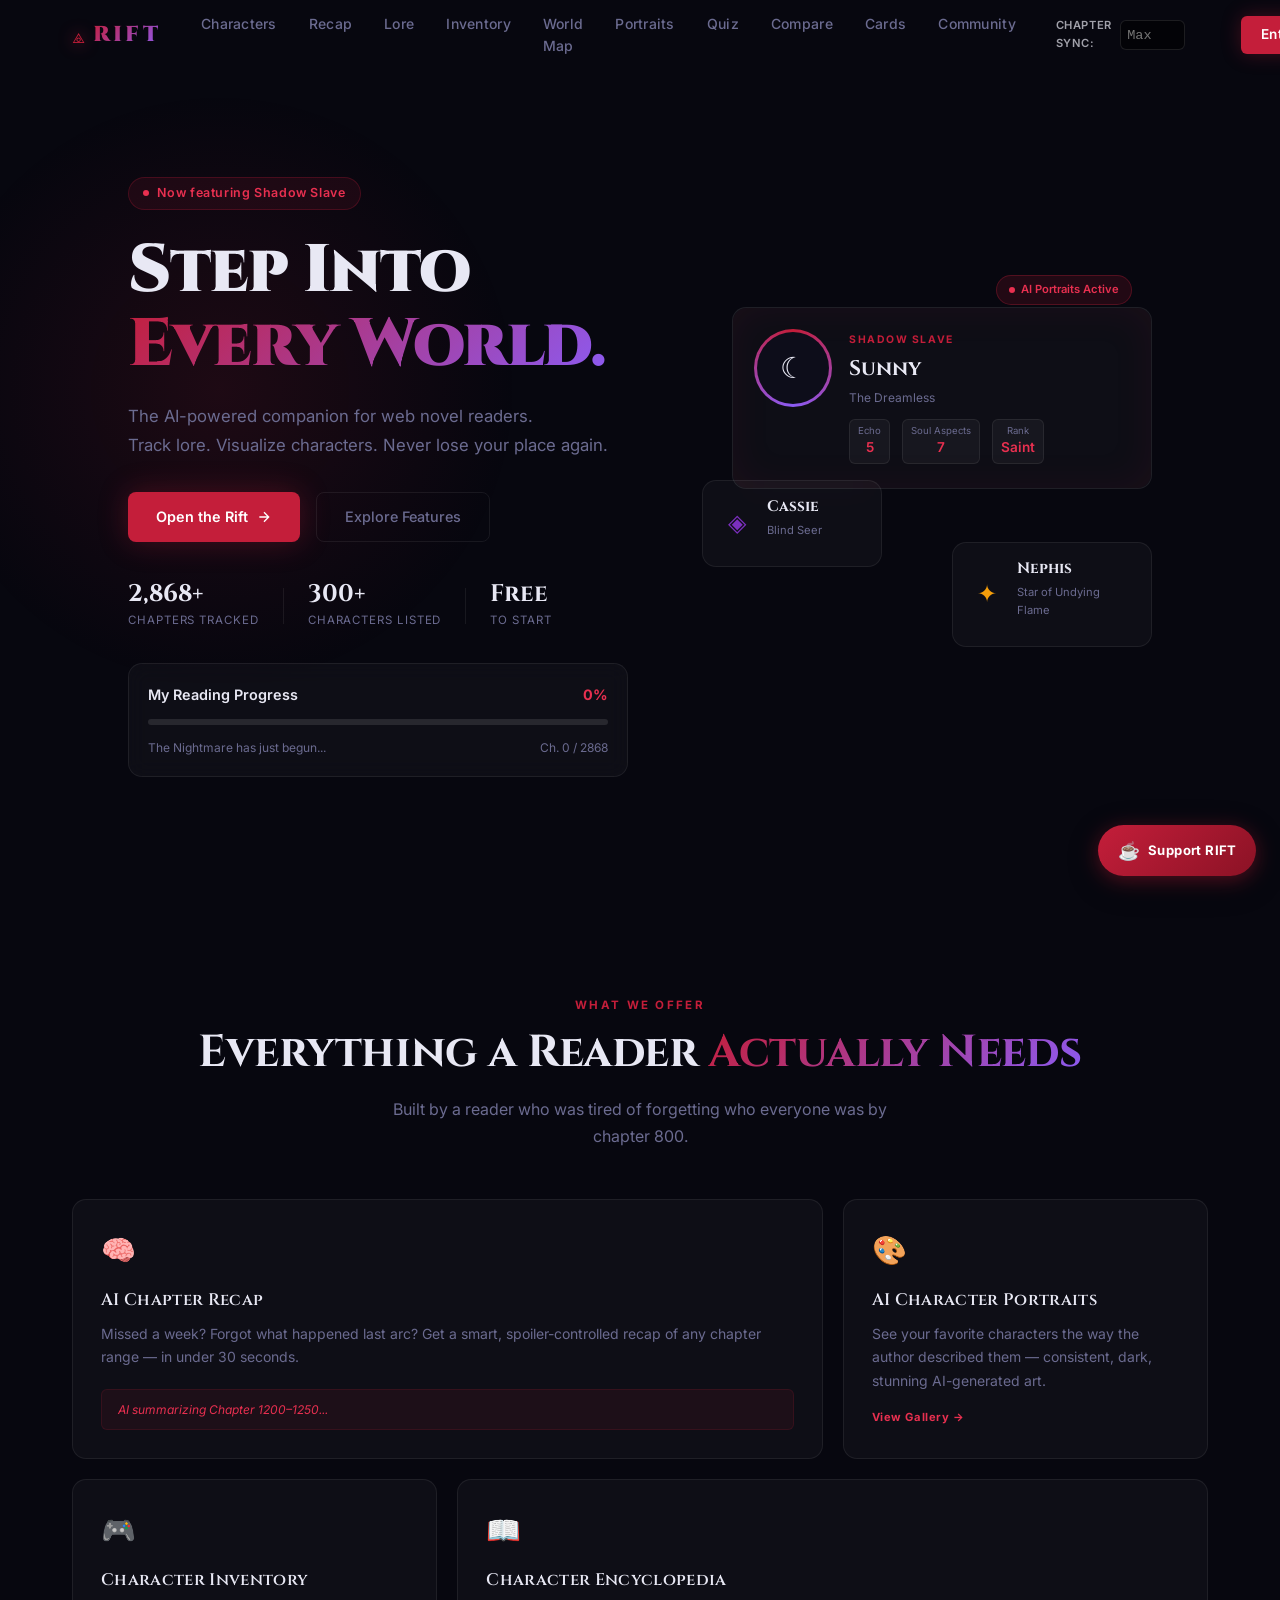
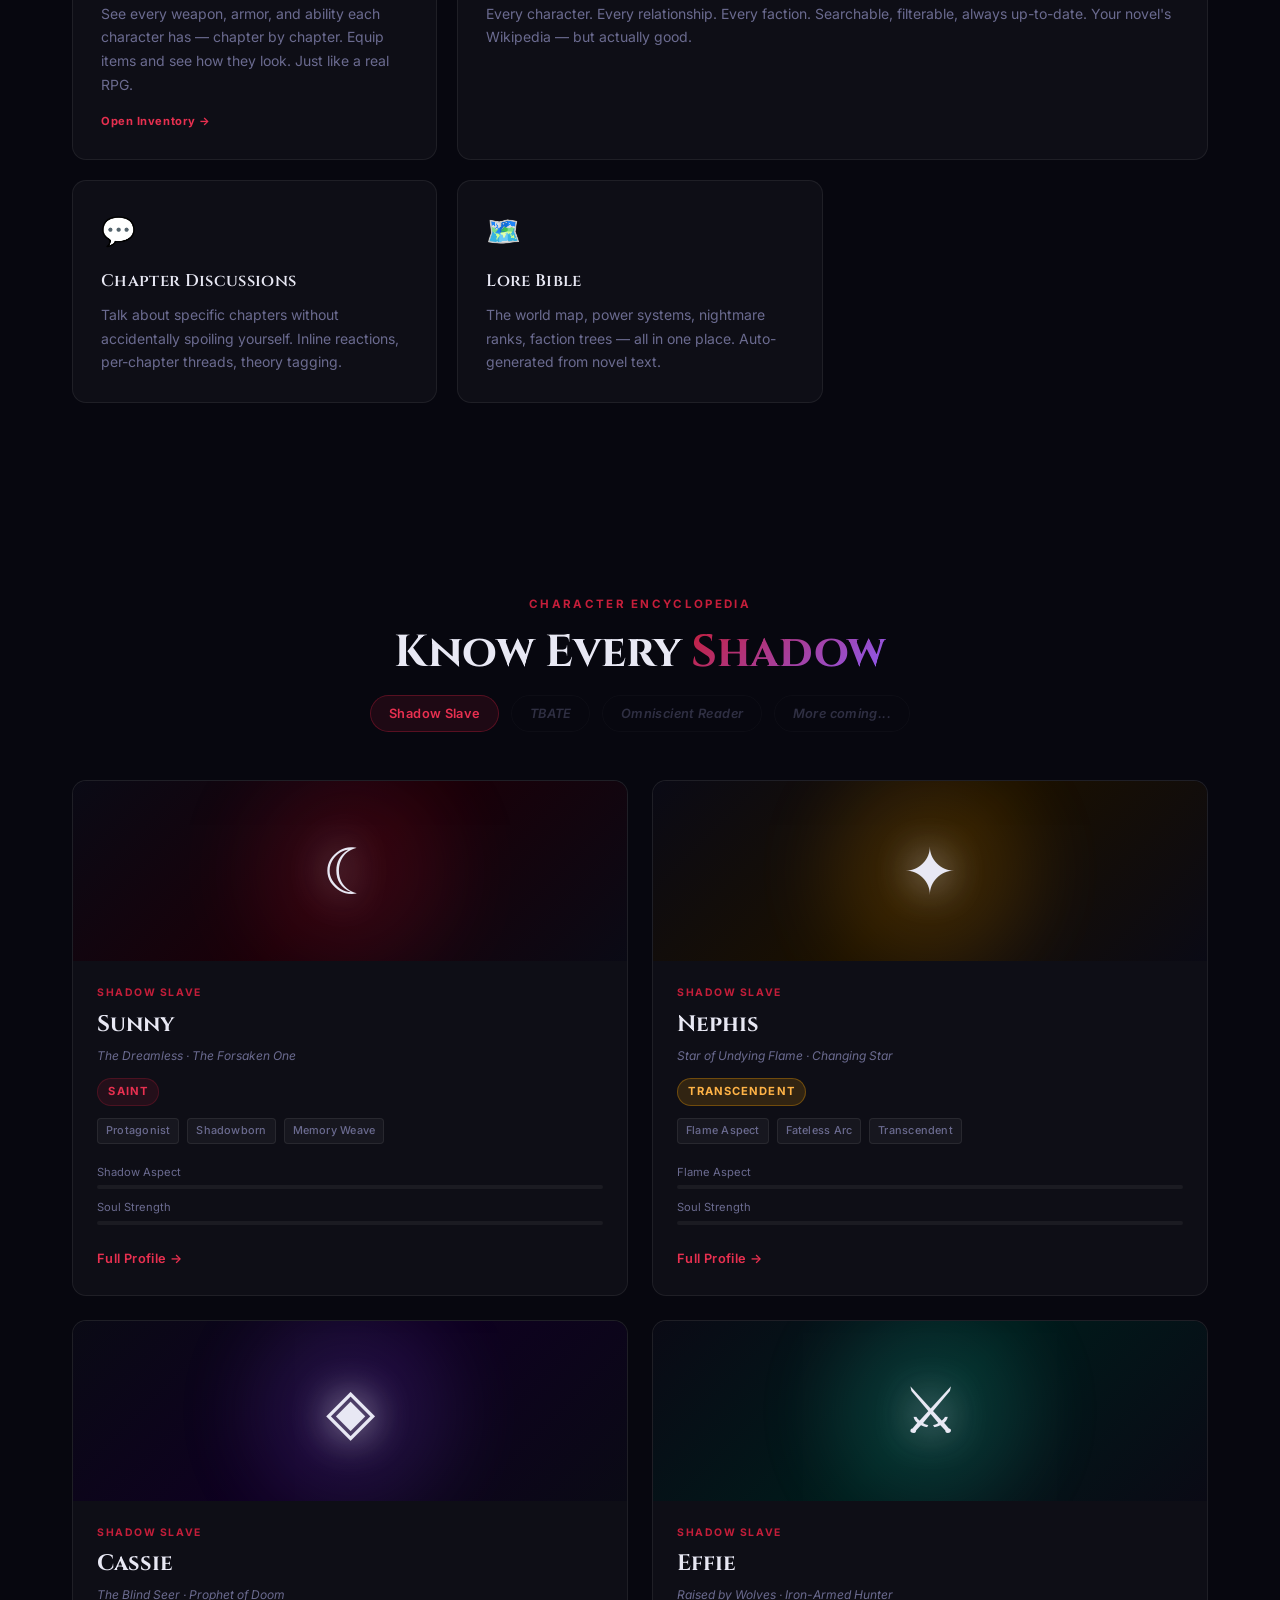
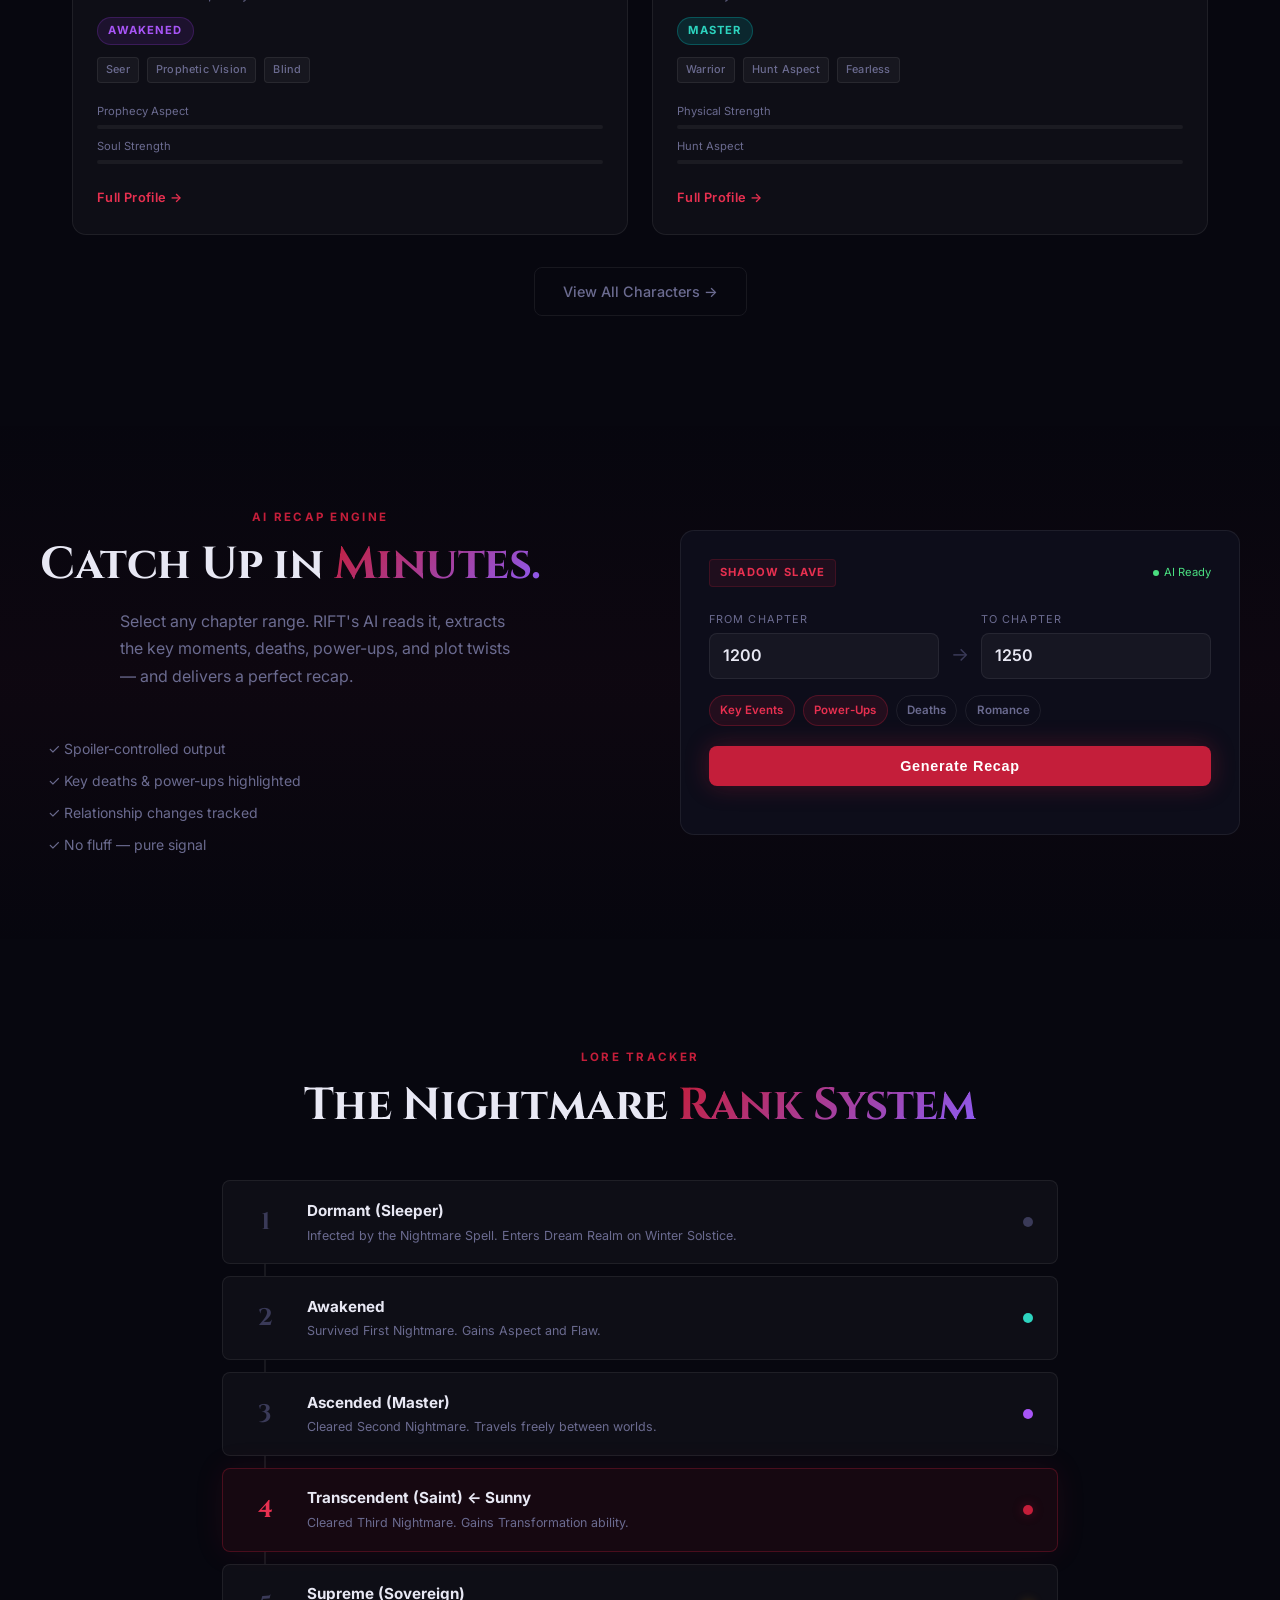
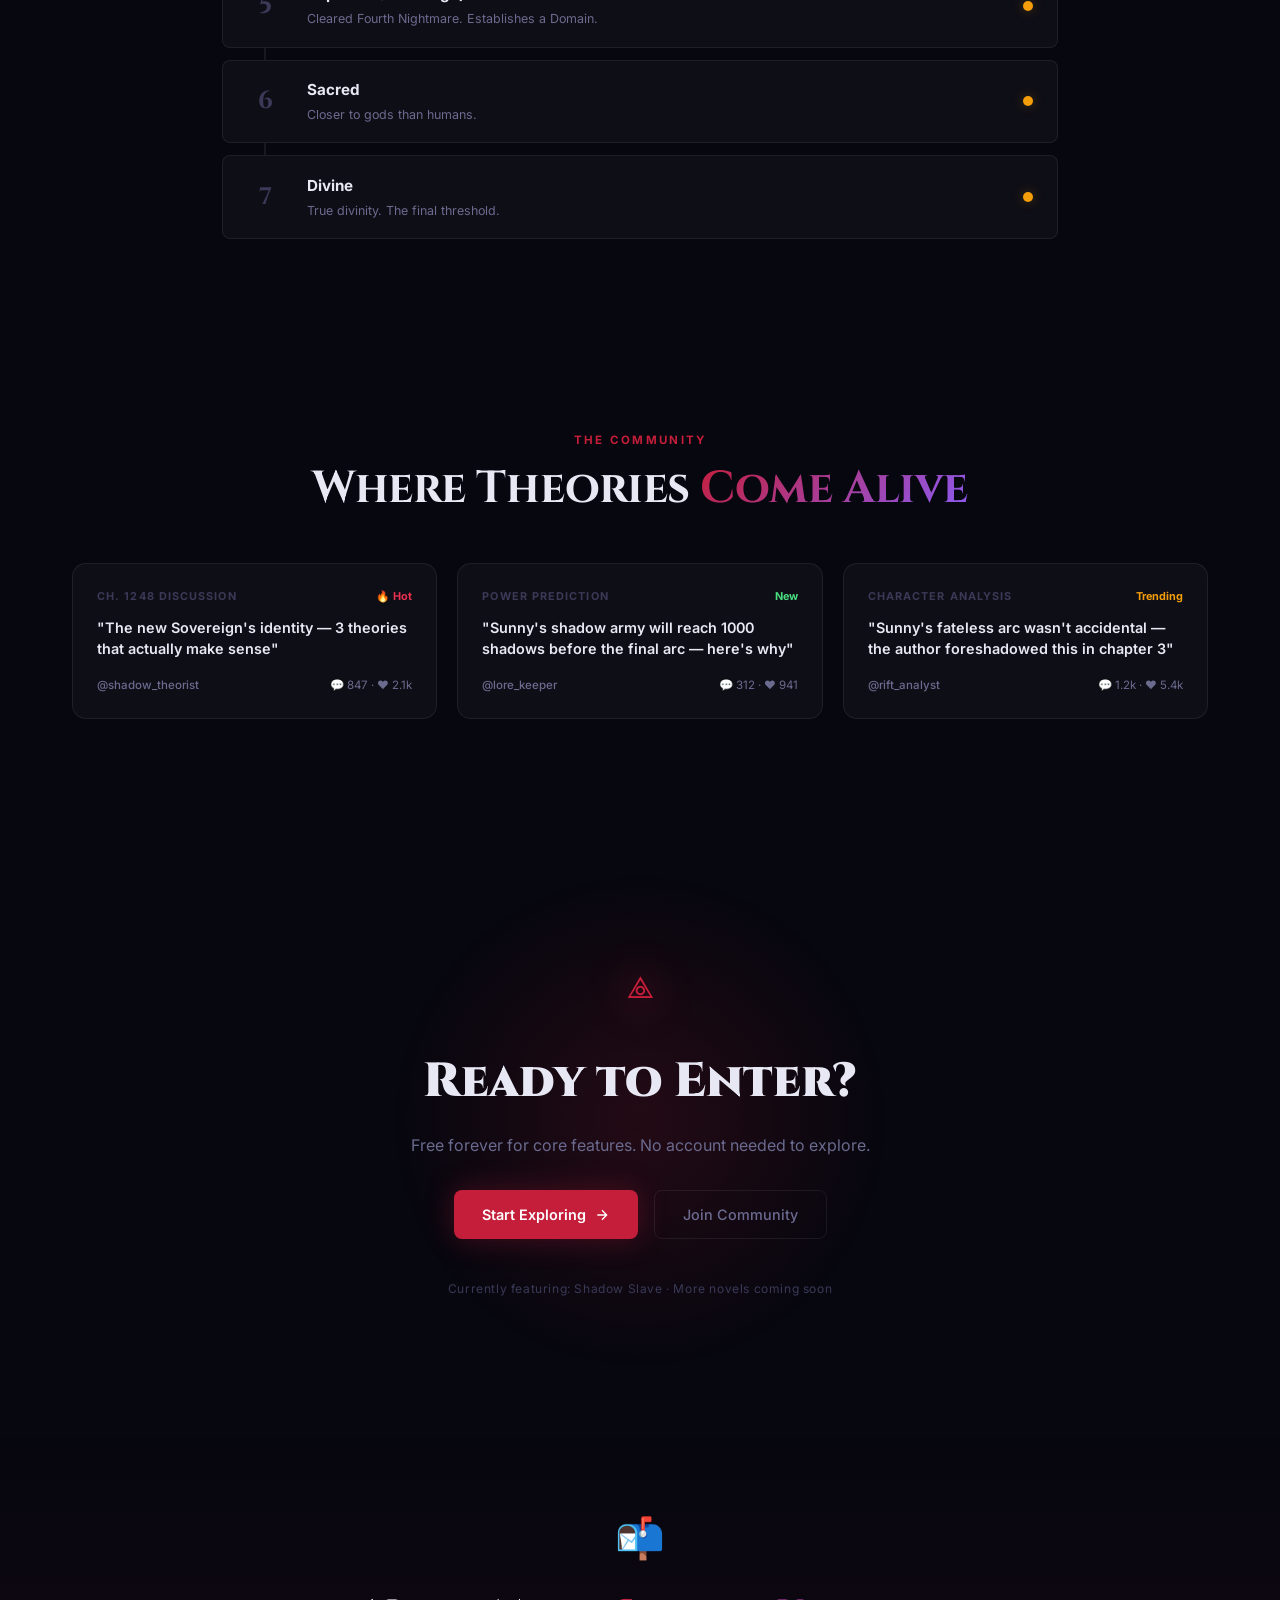
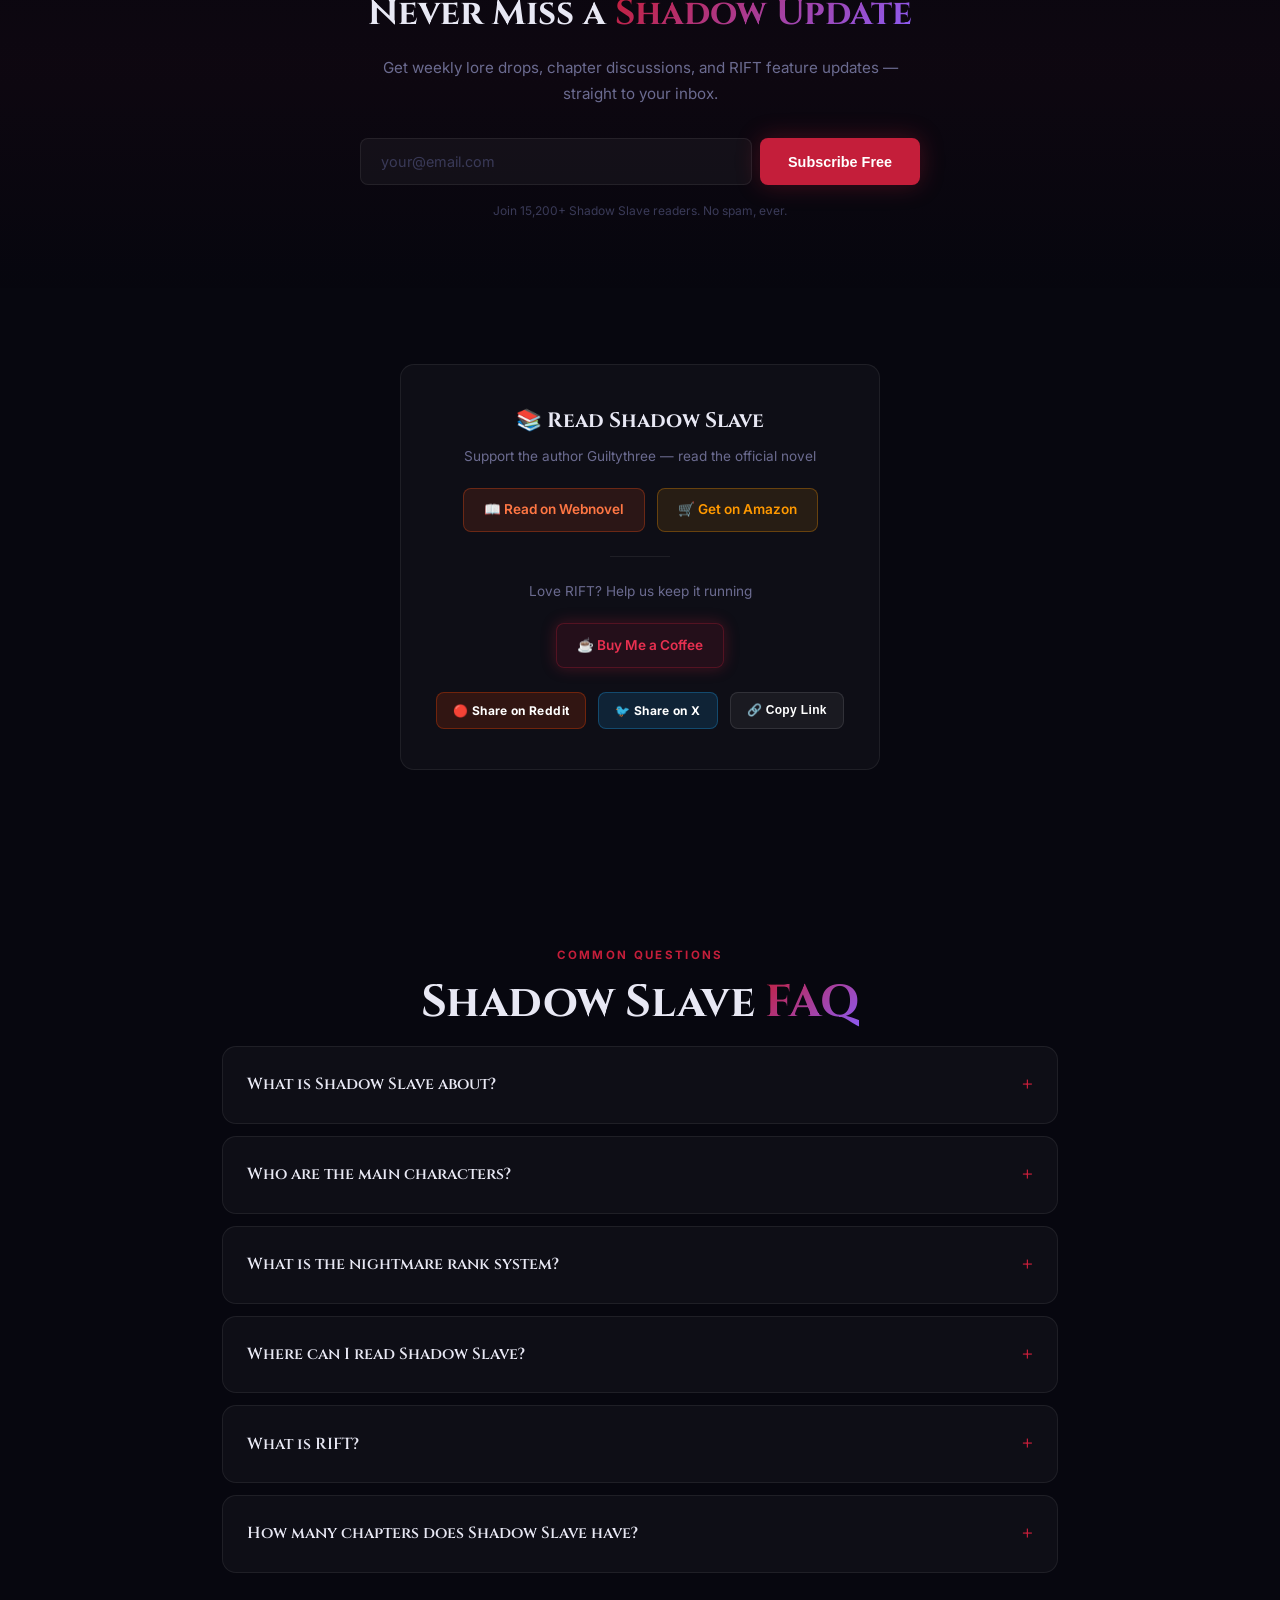
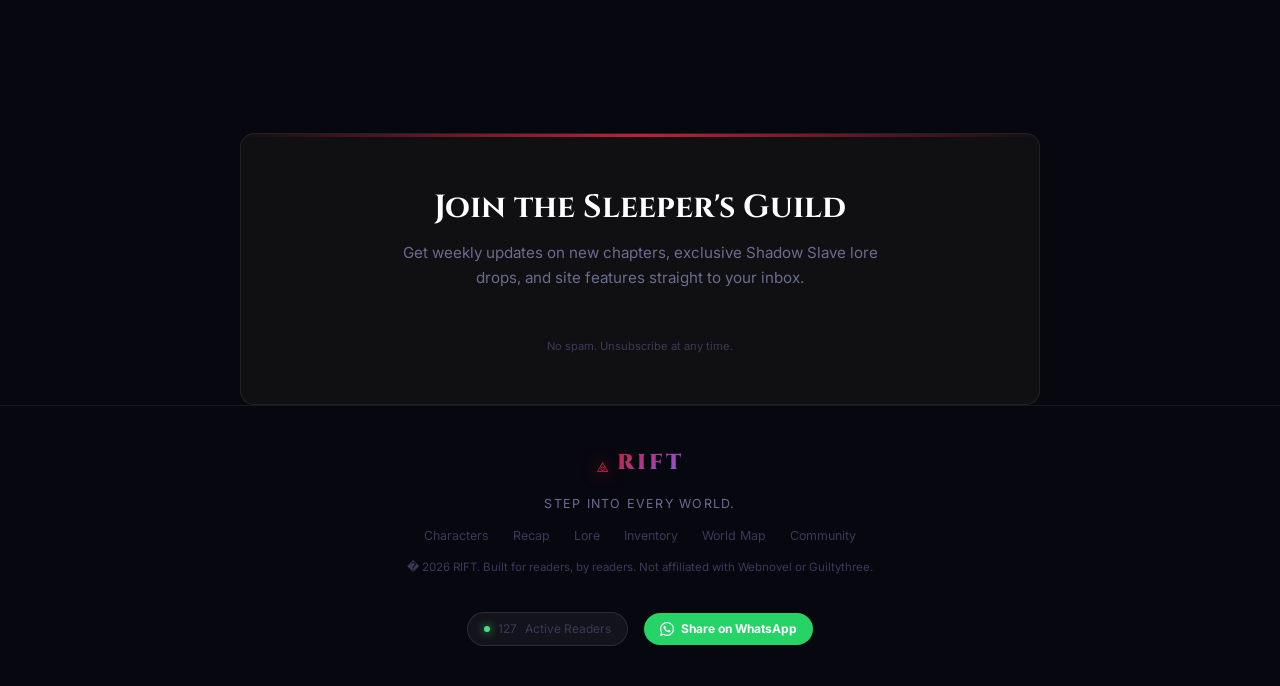
==== commit 89570bb2: "Add files via upload" ====
--- a/index.html
+++ b/index.html
@@ -130,14 +130,17 @@
                 <span class="logo-icon">⟁</span>
                 <span class="logo-text">RIFT</span>
             </a>
-            <div class="nav-links">
-                <a href="characters.html">Characters</a>
-                <a href="recap.html">Recap</a>
-                <a href="lore.html">Lore</a>
-                <a href="inventory.html">Inventory</a>
-                <a href="map.html">World Map</a>
-                <a href="portraits.html">Portraits</a>
-                <a href="community.html">Community</a>
+            <div class="nav-links">
+                <a href="characters.html">Characters</a>
+                <a href="recap.html">Recap</a>
+                <a href="lore.html">Lore</a>
+                <a href="inventory.html">Inventory</a>
+                <a href="map.html">World Map</a>
+                <a href="portraits.html">Portraits</a>
+                <a href="quiz.html">Quiz</a>
+                <a href="compare.html">Compare</a>
+                <a href="cards.html">Cards</a>
+                <a href="community.html">Community</a>
             </div>
             <div class="nav-sync" title="Spoiler-Free Sync: Hide content beyond this chapter" style="display:flex; align-items:center; gap:0.5rem; margin-right: 1rem;">
                 <span style="font-size:0.7rem; color:#a1a1aa; font-weight:600; text-transform:uppercase; letter-spacing:0.05em;">Chapter Sync:</span>
@@ -146,15 +149,18 @@
             <a href="characters.html" class="nav-cta">Enter the Rift</a>
             <button class="hamburger" id="hamburger" onclick="document.getElementById('mobile-menu').classList.toggle('open')"><span></span><span></span><span></span></button>
         </div>
-        <div class="mobile-menu" id="mobile-menu">
-            <a href="characters.html">Characters</a>
-            <a href="recap.html">Recap</a>
-            <a href="lore.html">Lore</a>
-            <a href="inventory.html">Inventory</a>
-            <a href="map.html">World Map</a>
-            <a href="portraits.html">Portraits</a>
-            <a href="community.html">Community</a>
-            <a href="characters.html" class="nav-cta">Enter the Rift</a>
+        <div class="mobile-menu" id="mobile-menu">
+            <a href="characters.html">Characters</a>
+            <a href="recap.html">Recap</a>
+            <a href="lore.html">Lore</a>
+            <a href="inventory.html">Inventory</a>
+            <a href="map.html">World Map</a>
+            <a href="portraits.html">Portraits</a>
+            <a href="quiz.html">Quiz</a>
+            <a href="compare.html">Compare</a>
+            <a href="cards.html">Cards</a>
+            <a href="community.html">Community</a>
+            <a href="characters.html" class="nav-cta">Enter the Rift</a>
         </div>
     </nav>
 
